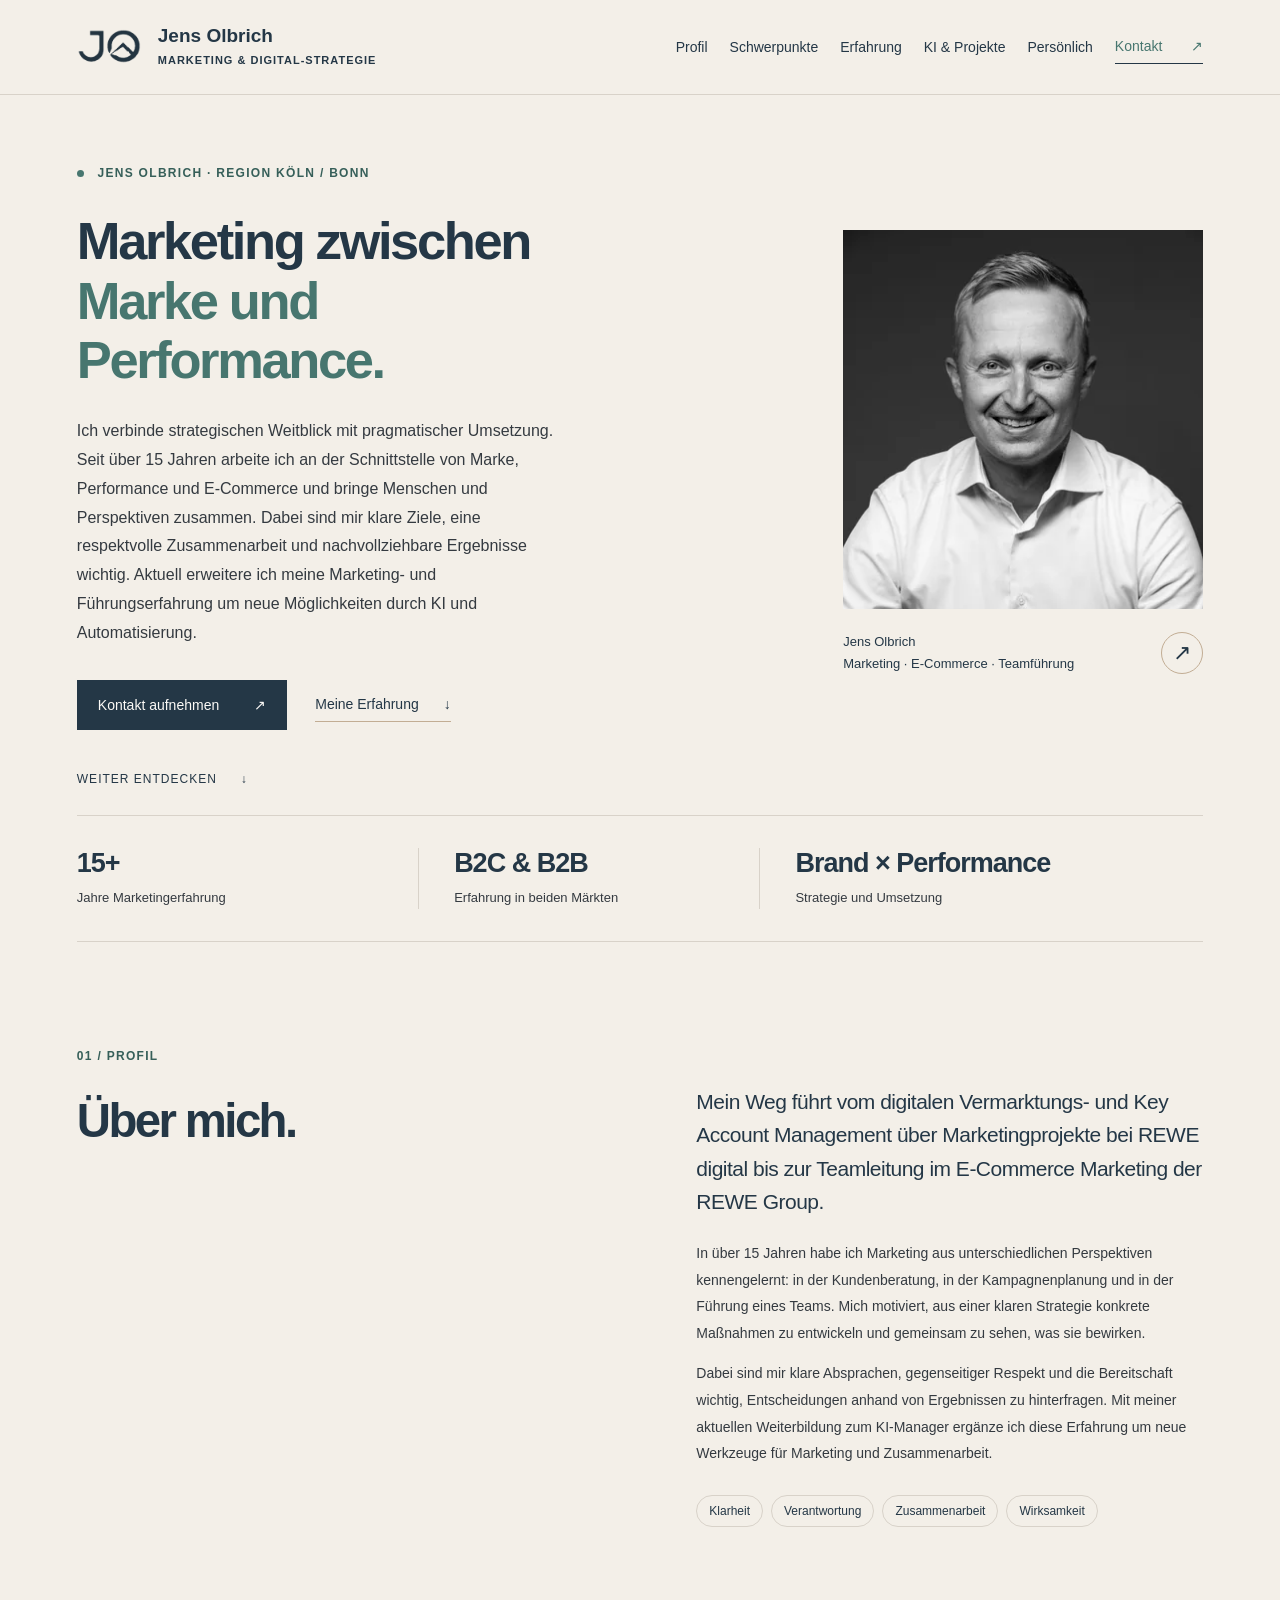
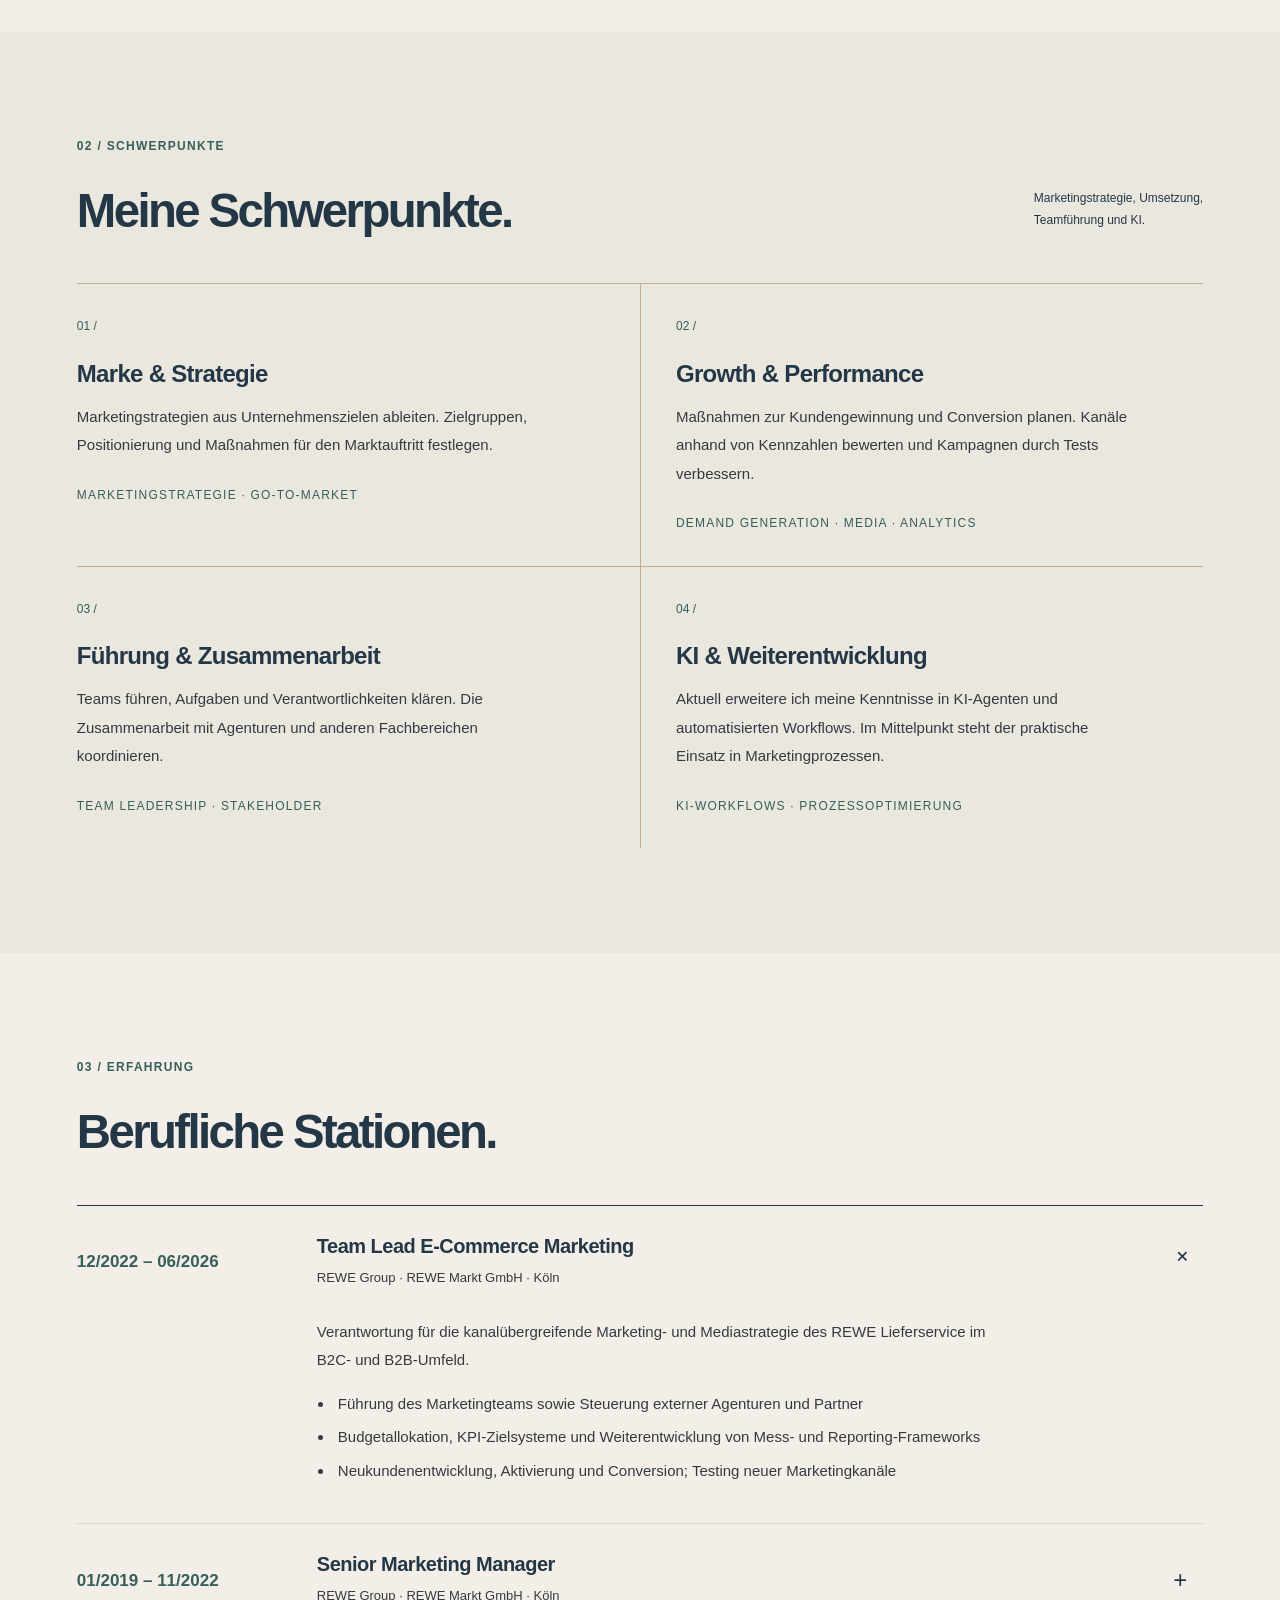
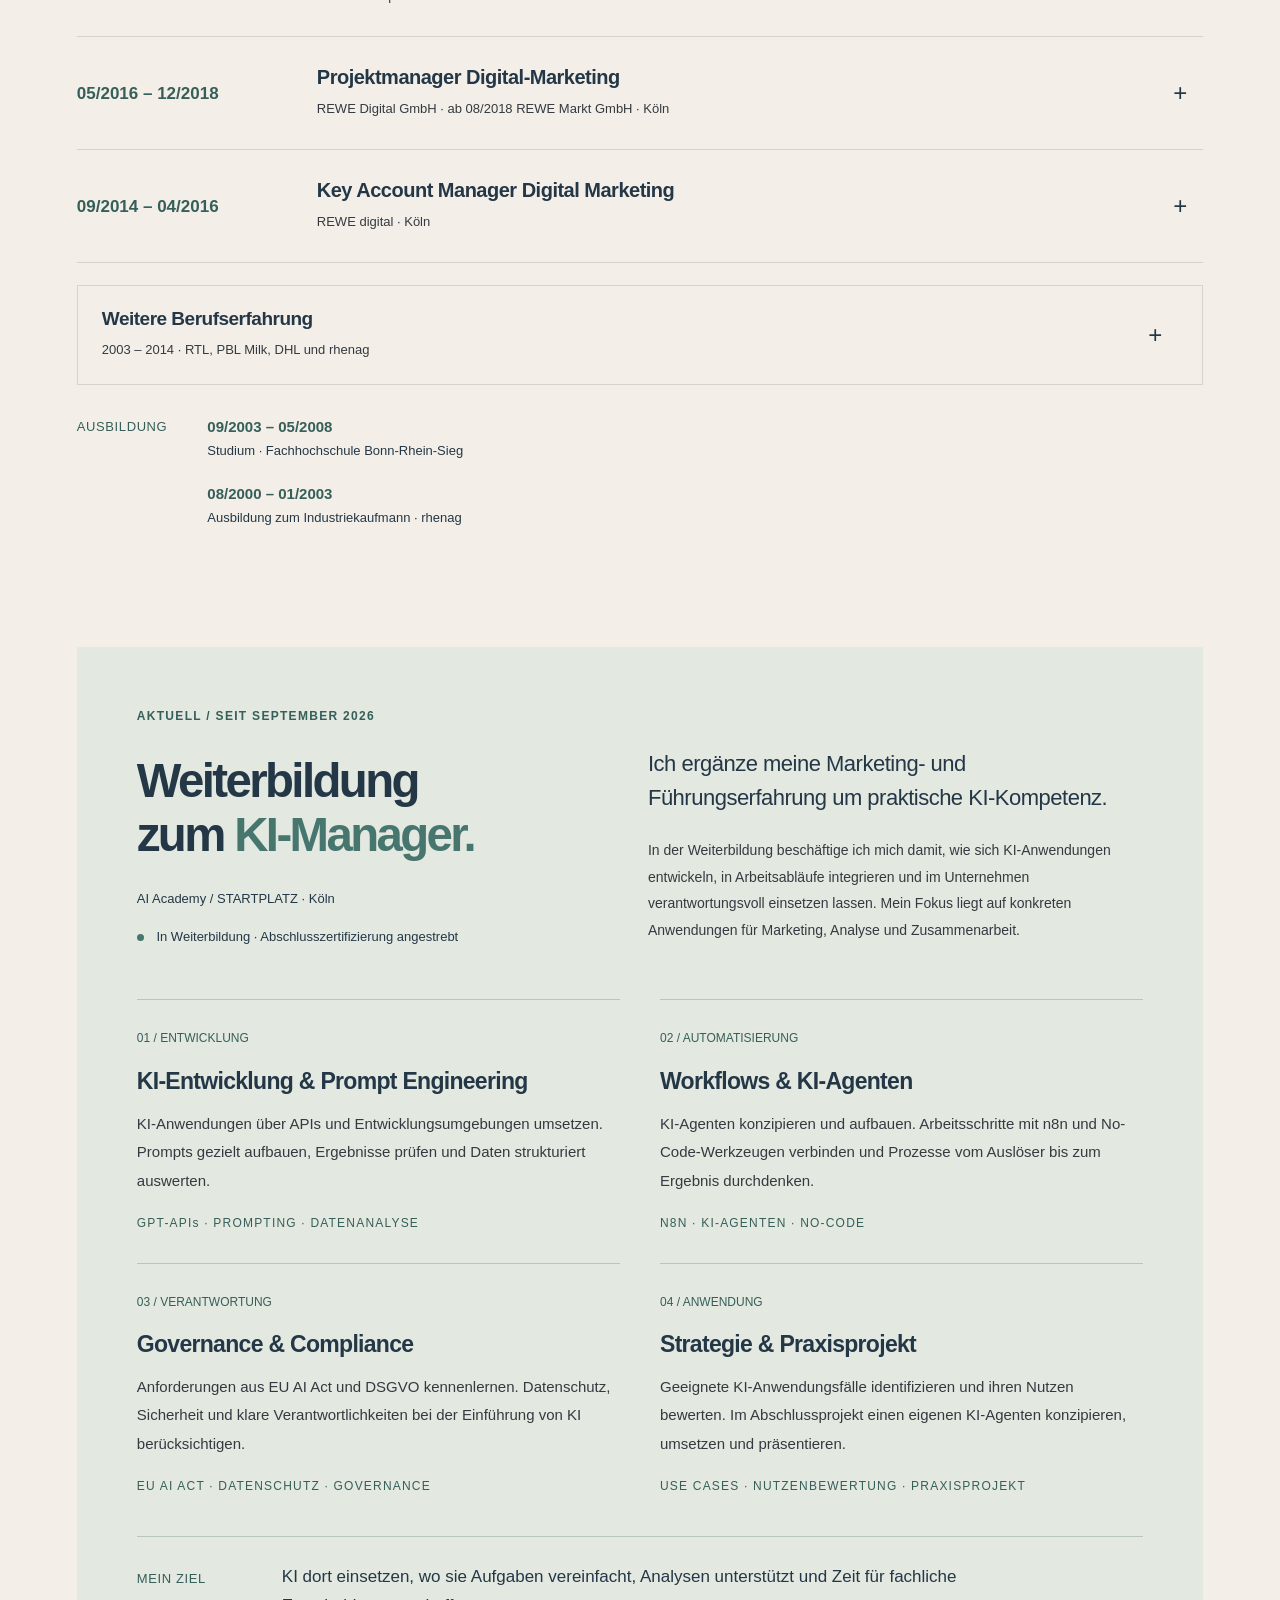
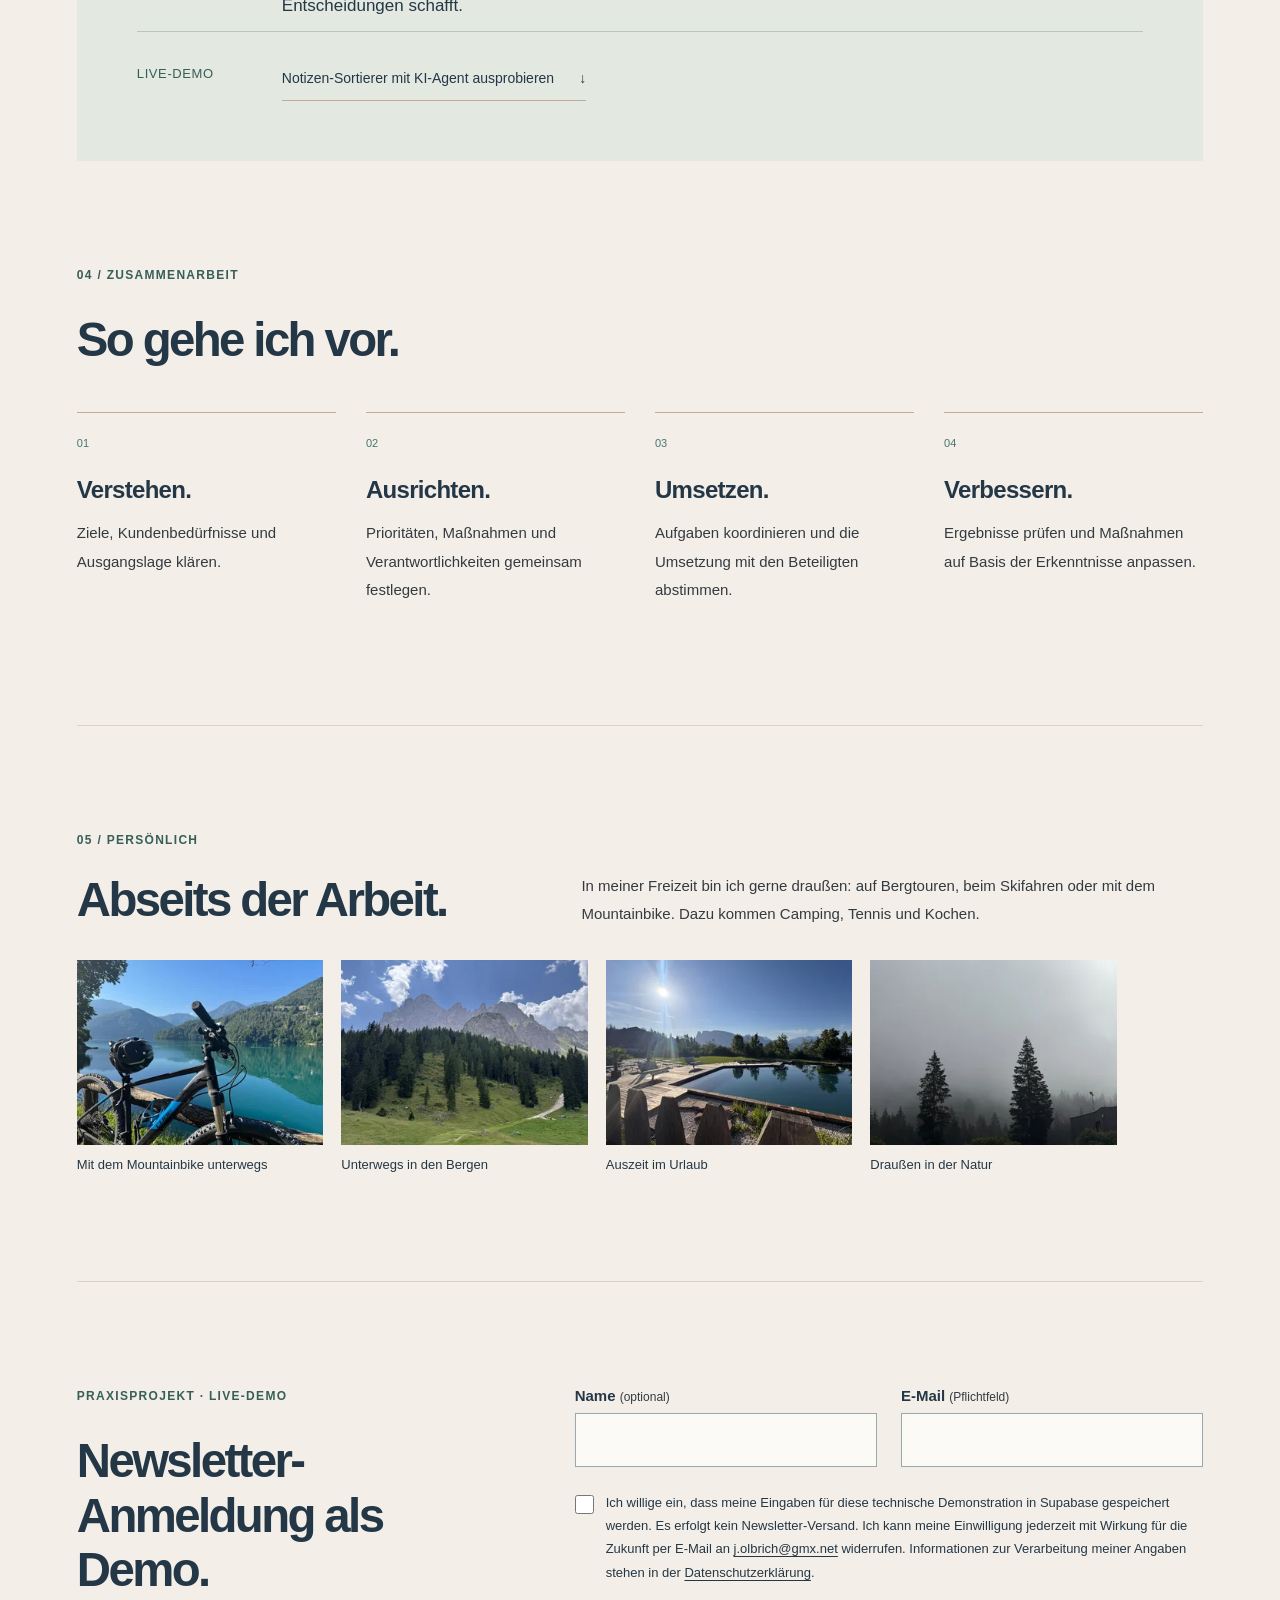
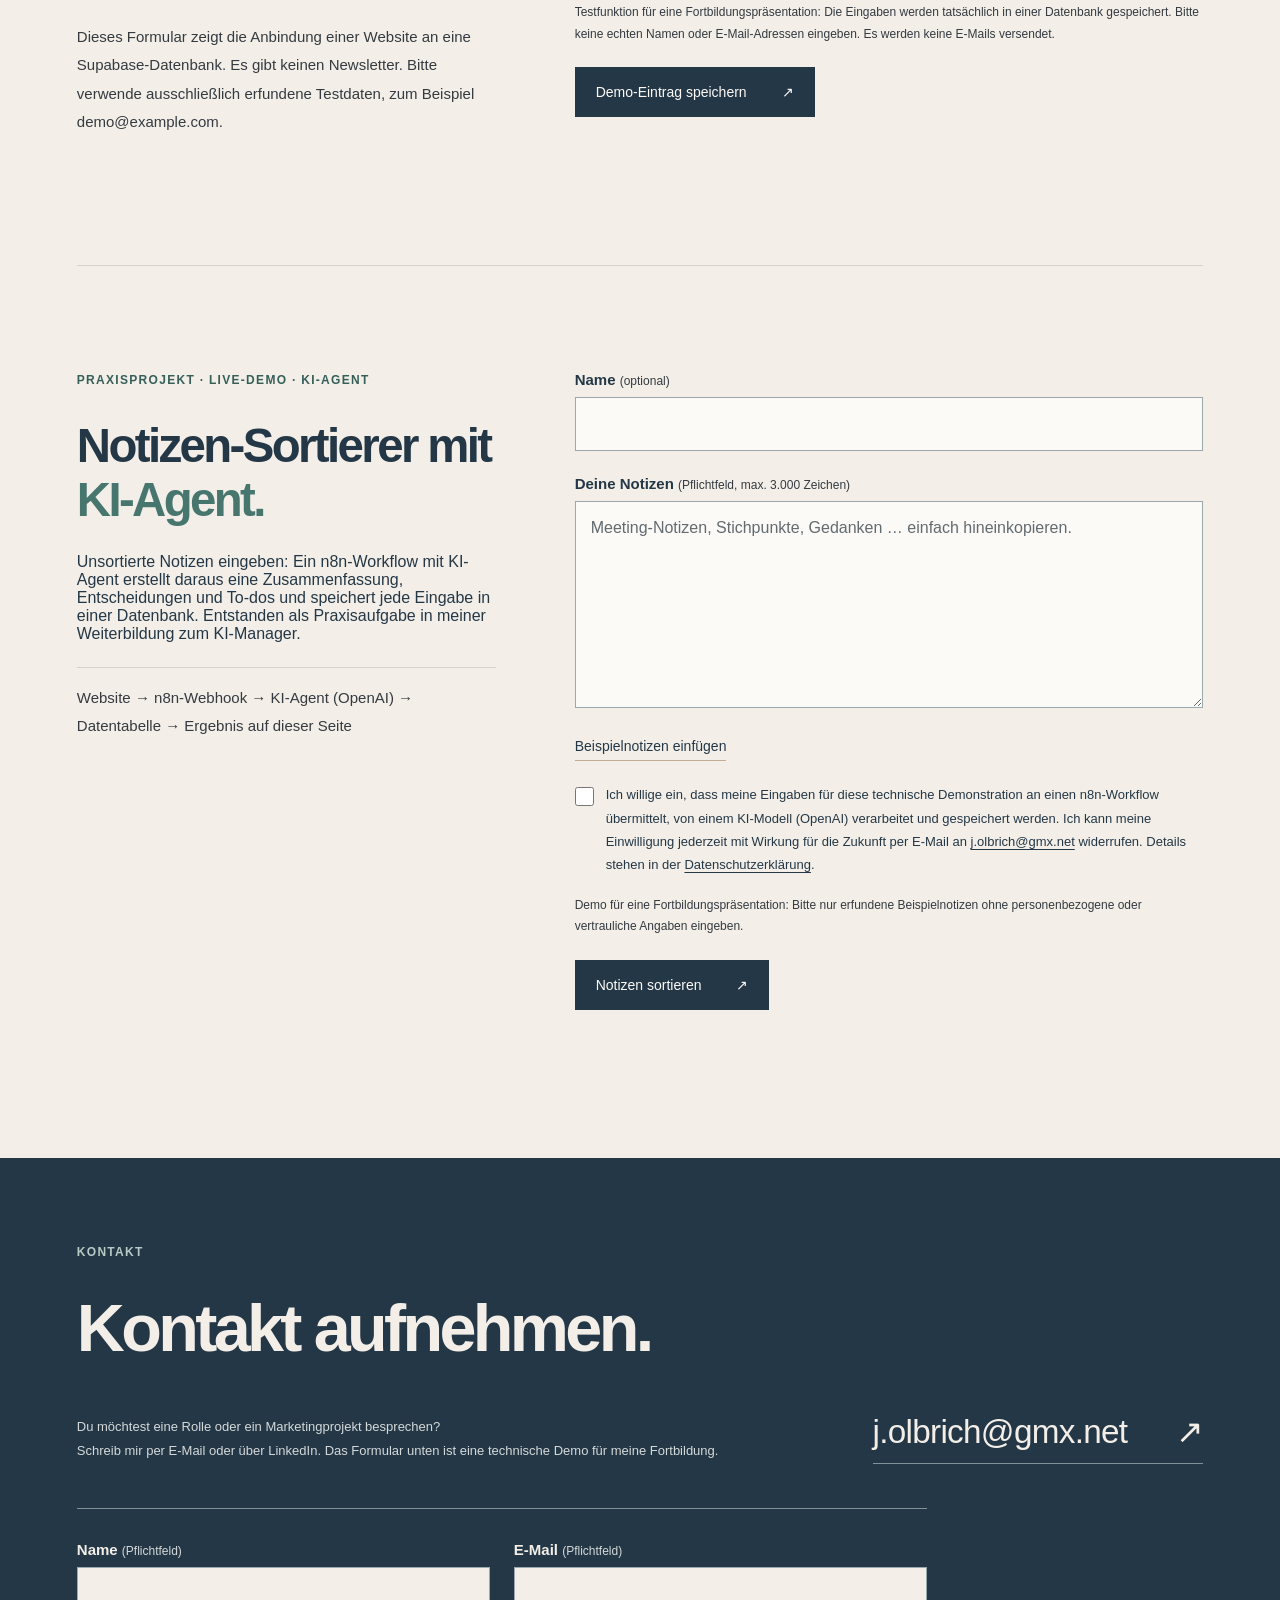
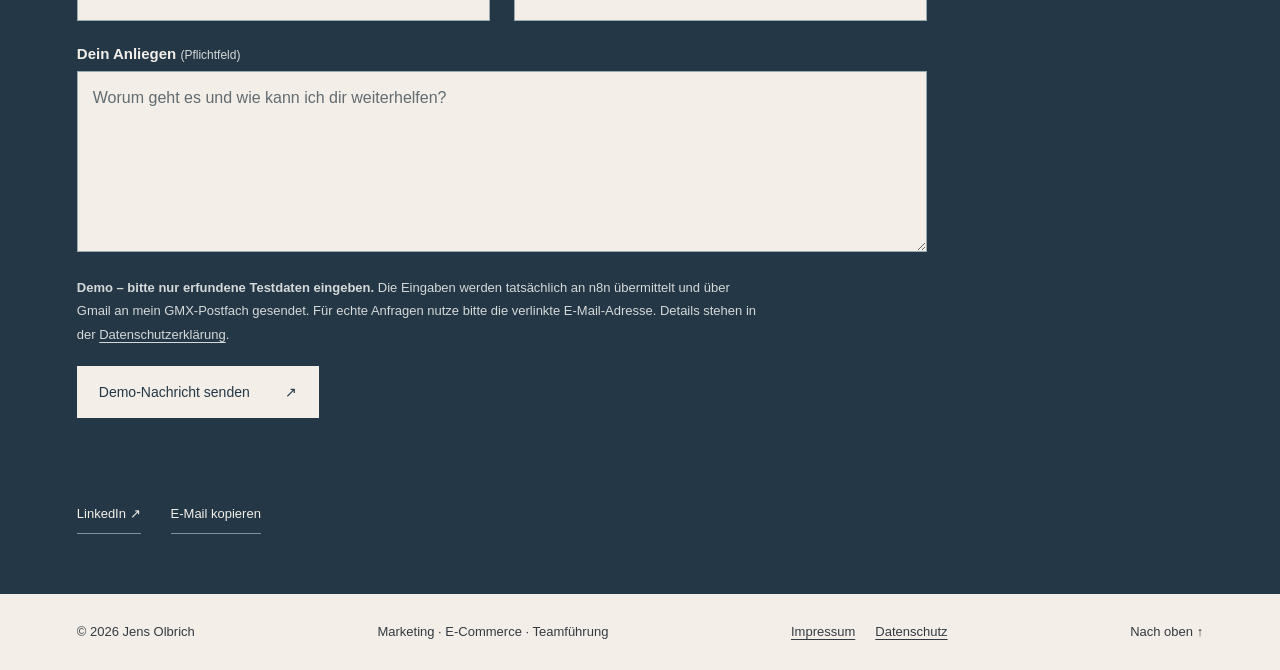
==== index.html @ 5f79bd8a "Update introductory portfolio text" ====
<!doctype html>
<html lang="de"><head><meta charset="utf-8"><meta name="viewport" content="width=device-width,initial-scale=1"><meta name="description" content="Jens Olbrich – Marketing an der Schnittstelle von Brand und Performance. Über 15 Jahre Erfahrung in Marketingstrategie, E-Commerce und Teamführung."><meta name="theme-color" content="#F3EFE8"><title>Jens Olbrich – Marketing, Marke & Performance</title><link rel="stylesheet" href="styles.css"><script src="contact-config.js" defer></script><script src="script.js" defer></script><script src="contact.js" defer></script><script src="newsletter-config.js" defer></script><script src="newsletter.js" defer></script><script src="notizen.js" defer></script></head>
<body><a class="skip" href="#main">Zum Inhalt</a><header><a class="identity" href="#start" aria-label="Jens Olbrich – Startseite"><img src="assets/logo.png" alt="" width="64" height="35"><span>Jens Olbrich<small>MARKETING & DIGITAL-STRATEGIE</small></span></a><button class="menu" aria-expanded="false" aria-controls="navigation">Menü <span>☰</span></button><nav id="navigation" aria-label="Hauptnavigation"><a href="#profil">Profil</a><a href="#schwerpunkte">Schwerpunkte</a><a href="#erfahrung">Erfahrung</a><a href="#ki-weiterbildung">KI & Projekte</a><a href="#persoenlich">Persönlich</a><a class="nav-contact" href="#kontakt">Kontakt <span>↗</span></a></nav></header>
<main id="main"><section class="hero wrap" id="start"><div class="hero-copy"><p class="eyebrow"><span class="dot"></span> JENS OLBRICH · REGION KÖLN / BONN</p><h1>Marketing zwischen<br><em>Marke und Performance.</em></h1><p class="intro">Ich verbinde strategischen Weitblick mit pragmatischer Umsetzung. Seit über 15 Jahren arbeite ich an der Schnittstelle von Marke, Performance und E-Commerce und bringe Menschen und Perspektiven zusammen. Dabei sind mir klare Ziele, eine respektvolle Zusammenarbeit und nachvollziehbare Ergebnisse wichtig. Aktuell erweitere ich meine Marketing- und Führungserfahrung um neue Möglichkeiten durch KI und Automatisierung.</p><div class="actions"><a class="button" href="#kontakt">Kontakt aufnehmen <span>↗</span></a><a class="text-link" href="#erfahrung">Meine Erfahrung <span>↓</span></a></div></div><div class="hero-visual"><div class="portrait-frame"><img class="portrait" src="assets/jens-olbrich-2025-800.webp" srcset="assets/jens-olbrich-2025-400.webp 400w, assets/jens-olbrich-2025-800.webp 800w" sizes="(max-width: 640px) 80vw, (max-width: 900px) 300px, 360px" width="800" height="761" decoding="async" alt="Schwarz-Weiß-Porträt von Jens Olbrich im weißen Hemd" fetchpriority="high"></div><div class="photo-caption"><span>Jens Olbrich<br>Marketing · E-Commerce · Teamführung</span><span class="round-arrow" aria-hidden="true">↗</span></div></div><a class="scroll-note" href="#profil">WEITER ENTDECKEN <span>↓</span></a></section>
<div class="proof wrap" aria-label="Profil im Überblick"><div><strong>15+</strong><span>Jahre Marketingerfahrung</span></div><div><strong>B2C & B2B</strong><span>Erfahrung in beiden Märkten</span></div><div><strong>Brand × Performance</strong><span>Strategie und Umsetzung</span></div></div>
<section class="section wrap about" id="profil"><div><p class="eyebrow">01 / PROFIL</p><h2>Über mich.</h2></div><div class="about-text"><p class="large">Mein Weg führt vom digitalen Vermarktungs- und Key Account Management über Marketingprojekte bei REWE digital bis zur Teamleitung im E-Commerce Marketing der REWE Group.</p><p>In über 15 Jahren habe ich Marketing aus unterschiedlichen Perspektiven kennengelernt: in der Kundenberatung, in der Kampagnenplanung und in der Führung eines Teams. Mich motiviert, aus einer klaren Strategie konkrete Maßnahmen zu entwickeln und gemeinsam zu sehen, was sie bewirken.</p><p>Dabei sind mir klare Absprachen, gegenseitiger Respekt und die Bereitschaft wichtig, Entscheidungen anhand von Ergebnissen zu hinterfragen. Mit meiner aktuellen Weiterbildung zum KI-Manager ergänze ich diese Erfahrung um neue Werkzeuge für Marketing und Zusammenarbeit.</p><div class="values"><span>Klarheit</span><span>Verantwortung</span><span>Zusammenarbeit</span><span>Wirksamkeit</span></div></div></section>
<section class="expertise section" id="schwerpunkte"><div class="wrap"><div class="section-heading"><div><p class="eyebrow">02 / SCHWERPUNKTE</p><h2>Meine Schwerpunkte.</h2></div><p>Marketingstrategie, Umsetzung,<br>Teamführung und KI.</p></div><div class="expertise-grid"><article><span class="number">01 /</span><h3>Marke & Strategie</h3><p>Marketingstrategien aus Unternehmenszielen ableiten. Zielgruppen, Positionierung und Maßnahmen für den Marktauftritt festlegen.</p><span class="tags">MARKETINGSTRATEGIE · GO-TO-MARKET</span></article><article><span class="number">02 /</span><h3>Growth & Performance</h3><p>Maßnahmen zur Kundengewinnung und Conversion planen. Kanäle anhand von Kennzahlen bewerten und Kampagnen durch Tests verbessern.</p><span class="tags">DEMAND GENERATION · MEDIA · ANALYTICS</span></article><article><span class="number">03 /</span><h3>Führung & Zusammenarbeit</h3><p>Teams führen, Aufgaben und Verantwortlichkeiten klären. Die Zusammenarbeit mit Agenturen und anderen Fachbereichen koordinieren.</p><span class="tags">TEAM LEADERSHIP · STAKEHOLDER</span></article><article><span class="number">04 /</span><h3>KI & Weiterentwicklung</h3><p>Aktuell erweitere ich meine Kenntnisse in KI-Agenten und automatisierten Workflows. Im Mittelpunkt steht der praktische Einsatz in Marketingprozessen.</p><span class="tags">KI-WORKFLOWS · PROZESSOPTIMIERUNG</span></article></div></div></section>
<section class="section wrap" id="erfahrung"><div class="section-heading"><div><p class="eyebrow">03 / ERFAHRUNG</p><h2>Berufliche Stationen.</h2></div></div><div class="timeline"><details open><summary><span class="period">12/2022 – 06/2026</span><span><strong>Team Lead E-Commerce Marketing</strong><small>REWE Group · REWE Markt GmbH · Köln</small></span><span class="toggle">+</span></summary><div class="detail-body"><p>Verantwortung für die kanalübergreifende Marketing- und Mediastrategie des REWE Lieferservice im B2C- und B2B-Umfeld.</p><ul><li>Führung des Marketingteams sowie Steuerung externer Agenturen und Partner</li><li>Budgetallokation, KPI-Zielsysteme und Weiterentwicklung von Mess- und Reporting-Frameworks</li><li>Neukundenentwicklung, Aktivierung und Conversion; Testing neuer Marketingkanäle</li></ul></div></details><details><summary><span class="period">01/2019 – 11/2022</span><span><strong>Senior Marketing Manager</strong><small>REWE Group · REWE Markt GmbH · Köln</small></span><span class="toggle">+</span></summary><div class="detail-body"><p>Konzeption und Steuerung crossmedialer Kampagnen. Zusammenarbeit mit E-Commerce, Brand-, CRM- und Performance-Marketing sowie KPI-basierte Weiterentwicklung des Marketingmix.</p></div></details><details><summary><span class="period">05/2016 – 12/2018</span><span><strong>Projektmanager Digital-Marketing</strong><small>REWE Digital GmbH · ab 08/2018 REWE Markt GmbH · Köln</small></span><span class="toggle">+</span></summary><div class="detail-body"><p>Steuerung digitaler Marketing- und E-Commerce-Projekte für Eigenmarken, Retail-Kooperationen und übergreifende Kampagnen. Abstimmung zwischen Fachbereichen und externen Partnern.</p></div></details><details><summary><span class="period">09/2014 – 04/2016</span><span><strong>Key Account Manager Digital Marketing</strong><small>REWE digital · Köln</small></span><span class="toggle">+</span></summary><div class="detail-body"><p>Betreuung strategischer Digital-Marketing-Kampagnen. Beratung, Kampagnenplanung, Umsetzung und Reporting in Zusammenarbeit mit internen Teams und Dienstleistern.</p></div></details></div><details class="earlier-career"><summary><span><strong>Weitere Berufserfahrung</strong><small>2003 – 2014 · RTL, PBL Milk, DHL und rhenag</small></span><span class="toggle" aria-hidden="true">+</span></summary><div class="timeline earlier-timeline"><details><summary><span class="period">01/2014 – 07/2014</span><span><strong>Senior Key Account Manager</strong><small>Mediengruppe RTL Deutschland</small></span><span class="toggle">+</span></summary><div class="detail-body"><p>Kommunikation für Sales und Kooperationen sowie Steuerung von Sales- und Performance-Marketing-Kampagnen. Zusammenarbeit mit IP Deutschland.</p></div></details><details><summary><span class="period">08/2009 – 12/2013</span><span><strong>Key Account Manager</strong><small>Mediengruppe RTL Deutschland</small></span><span class="toggle">+</span></summary><div class="detail-body"><p>Betreuung von Key Accounts und Steuerung digitaler Vermarktungskampagnen.</p></div></details><details><summary><span class="period">08/2008 – 07/2009</span><span><strong>Beratung und Projektmanagement</strong><small>PBL Milk GmbH</small></span><span class="toggle">+</span></summary><div class="detail-body"><p>Entwicklung und Umsetzung von Kommunikations- und Produktkampagnen für B2B-Kunden. Organisation und Durchführung von Kundenevents.</p></div></details><details><summary><span class="period">04/2007 – 06/2008</span><span><strong>Marketing / Vertrieb · Projekt Packstation</strong><small>DHL</small></span><span class="toggle">+</span></summary><div class="detail-body"><p>Praktikum und Abschlussarbeit im Projekt Packstation. Mitarbeit am deutschlandweiten Roll-out und im Kooperationsmarketing.</p></div></details><details><summary><span class="period">01/2003 – 08/2003</span><span><strong>Mitarbeiter Marketing</strong><small>rhenag · Rheinische Energie AG</small></span><span class="toggle">+</span></summary><div class="detail-body"><p>Erstellung von Marketing- und Kommunikationsmaßnahmen sowie Mitarbeit bei internen und öffentlichen Veranstaltungen.</p></div></details></div></details><div class="education"><span>AUSBILDUNG</span><div><p><strong>09/2003 – 05/2008</strong><br>Studium · Fachhochschule Bonn-Rhein-Sieg</p><p><strong>08/2000 – 01/2003</strong><br>Ausbildung zum Industriekaufmann · rhenag</p></div></div></section>
<section class="section wrap ai-expanded" id="ki-weiterbildung" aria-labelledby="ai-heading"><div class="ai-heading"><div><p class="eyebrow">AKTUELL / SEIT SEPTEMBER 2026</p><h2 id="ai-heading">Weiterbildung<br>zum <em>KI-Manager.</em></h2><p class="ai-provider">AI Academy / STARTPLATZ · Köln</p><span class="status"><span class="dot"></span> In Weiterbildung · Abschlusszertifizierung angestrebt</span></div><div class="ai-context"><p class="large">Ich ergänze meine Marketing- und Führungserfahrung um praktische KI-Kompetenz.</p><p>In der Weiterbildung beschäftige ich mich damit, wie sich KI-Anwendungen entwickeln, in Arbeitsabläufe integrieren und im Unternehmen verantwortungsvoll einsetzen lassen. Mein Fokus liegt auf konkreten Anwendungen für Marketing, Analyse und Zusammenarbeit.</p></div></div><div class="ai-topics"><article><span class="number">01 / ENTWICKLUNG</span><h3>KI-Entwicklung & Prompt Engineering</h3><p>KI-Anwendungen über APIs und Entwicklungsumgebungen umsetzen. Prompts gezielt aufbauen, Ergebnisse prüfen und Daten strukturiert auswerten.</p><span class="tags">GPT-APIs · PROMPTING · DATENANALYSE</span></article><article><span class="number">02 / AUTOMATISIERUNG</span><h3>Workflows & KI-Agenten</h3><p>KI-Agenten konzipieren und aufbauen. Arbeitsschritte mit n8n und No-Code-Werkzeugen verbinden und Prozesse vom Auslöser bis zum Ergebnis durchdenken.</p><span class="tags">N8N · KI-AGENTEN · NO-CODE</span></article><article><span class="number">03 / VERANTWORTUNG</span><h3>Governance & Compliance</h3><p>Anforderungen aus EU AI Act und DSGVO kennenlernen. Datenschutz, Sicherheit und klare Verantwortlichkeiten bei der Einführung von KI berücksichtigen.</p><span class="tags">EU AI ACT · DATENSCHUTZ · GOVERNANCE</span></article><article><span class="number">04 / ANWENDUNG</span><h3>Strategie & Praxisprojekt</h3><p>Geeignete KI-Anwendungsfälle identifizieren und ihren Nutzen bewerten. Im Abschlussprojekt einen eigenen KI-Agenten konzipieren, umsetzen und präsentieren.</p><span class="tags">USE CASES · NUTZENBEWERTUNG · PRAXISPROJEKT</span></article></div><div class="ai-transfer"><span>MEIN ZIEL</span><p>KI dort einsetzen, wo sie Aufgaben vereinfacht, Analysen unterstützt und Zeit für fachliche Entscheidungen schafft.</p></div><div class="ai-transfer"><span>LIVE-DEMO</span><p><a class="text-link" href="#notizen-sortierer">Notizen-Sortierer mit KI-Agent ausprobieren <span>↓</span></a></p></div></section>
<section class="section wrap approach"><p class="eyebrow">04 / ZUSAMMENARBEIT</p><h2>So gehe ich vor.</h2><div class="steps"><article><span>01</span><h3>Verstehen.</h3><p>Ziele, Kundenbedürfnisse und Ausgangslage klären.</p></article><article><span>02</span><h3>Ausrichten.</h3><p>Prioritäten, Maßnahmen und Verantwortlichkeiten gemeinsam festlegen.</p></article><article><span>03</span><h3>Umsetzen.</h3><p>Aufgaben koordinieren und die Umsetzung mit den Beteiligten abstimmen.</p></article><article><span>04</span><h3>Verbessern.</h3><p>Ergebnisse prüfen und Maßnahmen auf Basis der Erkenntnisse anpassen.</p></article></div></section>
<section class="section wrap personal" id="persoenlich" aria-labelledby="personal-heading"><div class="personal-intro"><div><p class="eyebrow">05 / PERSÖNLICH</p><h2 id="personal-heading">Abseits der Arbeit.</h2></div><p>In meiner Freizeit bin ich gerne draußen: auf Bergtouren, beim Skifahren oder mit dem Mountainbike. Dazu kommen Camping, Tennis und Kochen.</p></div><div class="personal-gallery"><figure><img src="assets/privat-mountainbike-640.webp" srcset="assets/privat-mountainbike-320.webp 320w, assets/privat-mountainbike-640.webp 640w" sizes="(max-width: 640px) 42vw, (max-width: 900px) 310px, 247px" width="640" height="480" decoding="async" alt="Mountainbike mit Helm am Ufer eines Bergsees" loading="lazy"><figcaption>Mit dem Mountainbike unterwegs</figcaption></figure><figure><img src="assets/privat-bergtouren-640.webp" srcset="assets/privat-bergtouren-320.webp 320w, assets/privat-bergtouren-640.webp 640w" sizes="(max-width: 640px) 42vw, (max-width: 900px) 310px, 247px" width="640" height="480" decoding="async" alt="Bergmassiv mit Wald und einem Wanderweg" loading="lazy"><figcaption>Unterwegs in den Bergen</figcaption></figure><figure><img src="assets/privat-auszeit-640.webp" srcset="assets/privat-auszeit-320.webp 320w, assets/privat-auszeit-640.webp 640w" sizes="(max-width: 640px) 42vw, (max-width: 900px) 310px, 247px" width="640" height="480" decoding="async" alt="Naturpool mit Holzterrasse und Blick auf die Berge" loading="lazy"><figcaption>Auszeit im Urlaub</figcaption></figure><figure><img src="assets/privat-natur-640.webp" srcset="assets/privat-natur-320.webp 320w, assets/privat-natur-640.webp 640w" sizes="(max-width: 640px) 42vw, (max-width: 900px) 310px, 247px" width="640" height="480" decoding="async" alt="Nadelbäume und eine Holzhütte im Nebel" loading="lazy"><figcaption>Draußen in der Natur</figcaption></figure></div></section>
<section class="section wrap newsletter" id="newsletter" aria-labelledby="newsletter-heading"><div class="newsletter-intro"><p class="eyebrow">PRAXISPROJEKT · LIVE-DEMO</p><h2 id="newsletter-heading">Newsletter-Anmeldung als Demo.</h2><p>Dieses Formular zeigt die Anbindung einer Website an eine Supabase-Datenbank. Es gibt keinen Newsletter. Bitte verwende ausschließlich erfundene Testdaten, zum Beispiel demo@example.com.</p></div><form id="newsletter-form" aria-describedby="newsletter-help"><div class="form-row"><div class="form-field"><label for="newsletter-name">Name <span>(optional)</span></label><input id="newsletter-name" name="name" type="text" maxlength="120" autocomplete="name"></div><div class="form-field"><label for="newsletter-email">E-Mail <span>(Pflichtfeld)</span></label><input id="newsletter-email" name="email" type="email" maxlength="254" autocomplete="email" required></div></div><label class="newsletter-consent"><input type="checkbox" name="consent" required><span>Ich willige ein, dass meine Eingaben für diese technische Demonstration in Supabase gespeichert werden. Es erfolgt kein Newsletter-Versand. Ich kann meine Einwilligung jederzeit mit Wirkung für die Zukunft per E-Mail an <a href="mailto:j.olbrich@gmx.net">j.olbrich@gmx.net</a> widerrufen. Informationen zur Verarbeitung meiner Angaben stehen in der <a href="datenschutz.html#newsletter-datenschutz">Datenschutzerklärung</a>.</span></label><p class="newsletter-help" id="newsletter-help">Testfunktion für eine Fortbildungspräsentation: Die Eingaben werden tatsächlich in einer Datenbank gespeichert. Bitte keine echten Namen oder E-Mail-Adressen eingeben. Es werden keine E-Mails versendet.</p><button class="button" type="submit">Demo-Eintrag speichern <span aria-hidden="true">↗</span></button><p id="newsletter-status" class="newsletter-status" role="status" aria-live="polite" aria-atomic="true"></p><noscript><p>Für die Anmeldung wird JavaScript benötigt.</p></noscript></form></section><section class="section wrap newsletter notes-demo" id="notizen-sortierer" aria-labelledby="notes-heading"><div class="newsletter-intro"><p class="eyebrow">PRAXISPROJEKT · LIVE-DEMO · KI-AGENT</p><h2 id="notes-heading">Notizen-Sortierer mit <em>KI-Agent.</em></h2><p>Unsortierte Notizen eingeben: Ein n8n-Workflow mit KI-Agent erstellt daraus eine Zusammenfassung, Entscheidungen und To-dos und speichert jede Eingabe in einer Datenbank. Entstanden als Praxisaufgabe in meiner Weiterbildung zum KI-Manager.</p><p class="notes-flow">Website → n8n-Webhook → KI-Agent (OpenAI) → Datentabelle → Ergebnis auf dieser Seite</p></div><form id="notes-form" aria-describedby="notes-help"><div class="form-field"><label for="notes-name">Name <span>(optional)</span></label><input id="notes-name" name="name" type="text" maxlength="120" autocomplete="off"></div><div class="form-field"><label for="notes-text">Deine Notizen <span>(Pflichtfeld, max. 3.000 Zeichen)</span></label><textarea id="notes-text" name="notes" rows="7" maxlength="3000" required placeholder="Meeting-Notizen, Stichpunkte, Gedanken … einfach hineinkopieren."></textarea></div><button class="notes-example" id="notes-example" type="button">Beispielnotizen einfügen</button><label class="newsletter-consent"><input type="checkbox" name="consent" required><span>Ich willige ein, dass meine Eingaben für diese technische Demonstration an einen n8n-Workflow übermittelt, von einem KI-Modell (OpenAI) verarbeitet und gespeichert werden. Ich kann meine Einwilligung jederzeit mit Wirkung für die Zukunft per E-Mail an <a href="mailto:j.olbrich@gmx.net">j.olbrich@gmx.net</a> widerrufen. Details stehen in der <a href="datenschutz.html#notizen-datenschutz">Datenschutzerklärung</a>.</span></label><p class="newsletter-help" id="notes-help">Demo für eine Fortbildungspräsentation: Bitte nur erfundene Beispielnotizen ohne personenbezogene oder vertrauliche Angaben eingeben.</p><button class="button" type="submit">Notizen sortieren <span aria-hidden="true">↗</span></button><p id="notes-status" class="newsletter-status" role="status" aria-live="polite" aria-atomic="true"></p><div id="notes-result" class="notes-result" hidden></div><noscript><p>Für die Demo wird JavaScript benötigt.</p></noscript></form></section><section class="contact" id="kontakt"><div class="wrap"><p class="eyebrow">KONTAKT</p><h2>Kontakt aufnehmen.</h2><div class="contact-bottom"><p>Du möchtest eine Rolle oder ein Marketingprojekt besprechen?<br>Schreib mir per E-Mail oder über LinkedIn. Das Formular unten ist eine technische Demo für meine Fortbildung.</p><a class="contact-mail" href="mailto:j.olbrich@gmx.net">j.olbrich@gmx.net <span>↗</span></a></div><form id="contact-form" class="contact-form" aria-label="Kontaktformular als Demo" aria-describedby="contact-help" method="post"><div class="form-row"><div class="form-field"><label for="contact-name">Name <span>(Pflichtfeld)</span></label><input id="contact-name" name="name" type="text" autocomplete="name" required maxlength="120"></div><div class="form-field"><label for="contact-email">E-Mail <span>(Pflichtfeld)</span></label><input id="contact-email" name="email" type="email" autocomplete="email" required maxlength="254"></div></div><div class="form-field"><label for="contact-message">Dein Anliegen <span>(Pflichtfeld)</span></label><textarea id="contact-message" name="anliegen" rows="6" required maxlength="5000" placeholder="Worum geht es und wie kann ich dir weiterhelfen?"></textarea></div><p id="contact-help" class="form-help"><strong>Demo – bitte nur erfundene Testdaten eingeben.</strong> Die Eingaben werden tatsächlich an n8n übermittelt und über Gmail an mein GMX-Postfach gesendet. Für echte Anfragen nutze bitte die verlinkte E-Mail-Adresse. Details stehen in der <a href="datenschutz.html">Datenschutzerklärung</a>.</p><button class="button form-submit" type="submit">Demo-Nachricht senden <span aria-hidden="true">↗</span></button><p id="contact-status" class="form-status" role="status" aria-live="polite" aria-atomic="true"></p><noscript><p>Zum Senden über das Formular wird JavaScript benötigt. Alternativ kannst du mir an <a href="mailto:j.olbrich@gmx.net">j.olbrich@gmx.net</a> schreiben.</p></noscript></form><div class="contact-links"><a href="https://www.linkedin.com/in/jens-olbrich/" target="_blank" rel="noopener noreferrer">LinkedIn ↗</a><button id="copy-email" type="button">E-Mail kopieren</button><span id="copy-status" role="status"></span></div></div></section></main><footer class="wrap"><span>© <span id="year">2026</span> Jens Olbrich</span><span>Marketing · E-Commerce · Teamführung</span><nav class="legal-links" aria-label="Rechtliche Informationen"><a href="impressum.html">Impressum</a><a href="datenschutz.html">Datenschutz</a></nav><a href="#start">Nach oben ↑</a></footer></body></html>
---- styles.css ----
:root{--ivory:#f3efe8;--navy:#243746;--teal:#47766f;--sand:#c2ad94;--ink:#343a40;--line:#d8d2c9;--white:#fcfaf7}*{box-sizing:border-box}html{scroll-behavior:smooth;scroll-padding-top:105px}body{margin:0;background:var(--ivory);color:var(--navy);font-family:Inter,"Segoe UI",Arial,sans-serif;-webkit-font-smoothing:antialiased}a{color:inherit;text-decoration:none}button{font:inherit;cursor:pointer}a,button,summary{-webkit-tap-highlight-color:transparent}a:focus-visible,button:focus-visible,summary:focus-visible{outline:3px solid var(--teal);outline-offset:6px}.wrap{width:min(1280px,88%);margin-inline:auto}header{width:100%;padding:25px 6%;display:flex;align-items:center;justify-content:space-between;border-bottom:1px solid var(--line);background:var(--ivory);position:sticky;top:0;z-index:10}.identity{display:flex;align-items:center;gap:17px;font-size:19px;font-weight:650}.identity img{object-fit:contain;mix-blend-mode:multiply}.identity small{display:block;font-size:8px;letter-spacing:1.65px;margin-top:5px;font-weight:600}nav{display:flex;align-items:center;gap:34px;font-size:13px}nav a{padding:9px 0}nav a:hover,nav a.active{color:var(--teal)}.nav-contact{border-bottom:1px solid var(--navy)}.nav-contact span{margin-left:25px}.menu{display:none}.hero{position:relative;display:grid;grid-template-columns:1.15fr 1fr;gap:7%;padding-top:69px;padding-bottom:85px;align-items:center}.eyebrow{font-size:10px;line-height:1.6;letter-spacing:2px;font-weight:650;margin:0 0 28px}.dot{display:inline-block;width:7px;height:7px;border-radius:50%;background:var(--teal);margin-right:9px;vertical-align:middle}h1,h2,h3,p{margin-top:0}h1,h2,h3{letter-spacing:-.055em;font-weight:550}h1{font-size:clamp(50px,5.2vw,78px);line-height:1.055;margin-bottom:27px}em{font-style:normal;color:var(--teal)}.intro{max-width:440px;font-size:16px;line-height:1.8;color:var(--ink)}.actions{display:flex;gap:28px;align-items:center;margin-top:32px}.button{display:inline-flex;align-items:center;gap:35px;background:var(--navy);color:var(--white);padding:17px 21px;font-size:12px}.button:hover{background:var(--teal)}.text-link{font-size:12px;border-bottom:1px solid var(--sand);padding:9px 0;display:inline-flex;gap:25px}.hero-visual{align-self:center;padding-top:12px}.portrait-frame{position:relative;background:var(--navy);aspect-ratio: .89;overflow:hidden;border-radius:180px 180px 3px 3px}.portrait{width:100%;height:100%;object-fit:cover;object-position:center}.photo-label{position:absolute;left:24px;bottom:23px;font-size:8px;letter-spacing:1.5px;color:white;background:#243746d9;padding:10px 12px}.photo-caption{display:flex;justify-content:space-between;align-items:center;padding-top:22px;font-size:12px;line-height:1.7}.round-arrow{border:1px solid var(--sand);border-radius:50%;width:42px;height:42px;display:grid;place-items:center;font-size:22px}.scroll-note{position:absolute;bottom:25px;font-size:8px;letter-spacing:1.8px;display:flex;gap:24px}.proof{border-top:1px solid var(--line);border-bottom:1px solid var(--line);padding:32px 0;display:grid;grid-template-columns:1fr 1fr 1.3fr}.proof>div{padding-left:35px;border-left:1px solid var(--line)}.proof>div:first-child{padding-left:0;border:0}.proof strong{display:block;font-size:27px;letter-spacing:-1px;font-weight:550}.proof span{font-size:11px;color:var(--ink);display:block;margin-top:8px}.section{padding-block:105px}h2{font-size:clamp(35px,3.7vw,54px);line-height:1.15;margin-bottom:25px}.about{display:grid;grid-template-columns:1fr 1fr;gap:10%}.about-text{padding-top:38px}.about-text p{font-size:14px;line-height:1.9;color:var(--ink)}.about-text .large{font-size:21px;line-height:1.6;color:var(--navy);letter-spacing:-.5px}.values{display:flex;gap:8px;flex-wrap:wrap;margin-top:28px}.values span{border:1px solid var(--line);padding:8px 12px;font-size:10px;border-radius:20px}.expertise{background:#eae7df}.section-heading{display:flex;justify-content:space-between;align-items:end;gap:35px;margin-bottom:45px}.section-heading h2{margin:0}.section-heading>p{font-size:12px;line-height:1.8;margin-bottom:7px}.expertise-grid{display:grid;grid-template-columns:1fr 1fr}.expertise-grid article{padding:32px 35px 32px 0;border-top:1px solid var(--sand)}.expertise-grid article:nth-child(even){padding-left:35px;border-left:1px solid var(--sand)}.number{font-size:11px;color:var(--teal)}h3{font-size:24px;letter-spacing:-.7px;margin:23px 0 15px}.expertise-grid p{font-size:13px;line-height:1.9;max-width:460px;color:var(--ink)}.tags{font-size:8px;letter-spacing:1.2px;color:var(--teal);display:block;margin-top:25px}.timeline{border-top:1px solid var(--navy)}details{border-bottom:1px solid var(--line)}summary{list-style:none;display:grid;grid-template-columns:170px 1fr 30px;gap:20px;align-items:center;padding:29px 0;cursor:pointer}summary::-webkit-details-marker{display:none}.period{font-size:11px;color:var(--teal)}summary strong{display:block;font-size:20px;font-weight:550;letter-spacing:-.5px}summary small{display:block;font-size:11px;margin-top:9px;color:var(--ink)}.toggle{font-size:24px;font-weight:300}details[open]>summary .toggle{transform:rotate(45deg)}.detail-body{margin-left:190px;max-width:730px;padding:0 40px 23px 0;font-size:13px;line-height:1.9;color:var(--ink)}.detail-body li{padding-left:4px;margin-bottom:5px}.detail-body ul{padding-left:17px}.education{display:flex;gap:40px;margin-top:28px;font-size:11px;line-height:1.8}.education>span{font-size:8px;letter-spacing:1.7px;padding-top:3px;color:var(--teal)}.ai-section{background:#e3e8e1;padding:55px 65px;display:grid;grid-template-columns:1fr 2fr;gap:70px}.ai-marker{font-size:180px;font-weight:200;align-self:center;color:var(--teal);line-height:1;text-align:center}.ai-section p:not(.eyebrow){font-size:14px;line-height:1.9;max-width:650px;color:var(--ink)}.status{display:block;font-size:10px;margin-top:22px;line-height:1.8}.steps{display:grid;grid-template-columns:repeat(4,1fr);gap:30px;margin-top:45px}.steps article{border-top:1px solid var(--sand);padding-top:20px}.steps article>span{font-size:11px;color:var(--teal)}.steps h3{margin-top:25px}.steps p{font-size:12px;line-height:1.9;color:var(--ink)}.contact{background:var(--navy);color:var(--ivory);padding:85px 0 60px}.contact .eyebrow{color:#b7cbc5}.contact h2{font-size:clamp(42px,5.2vw,75px)}.contact em{color:#a5c5bb}.contact-bottom{display:flex;align-items:end;justify-content:space-between;gap:30px;margin-top:45px}.contact-bottom p{font-size:13px;line-height:1.9;margin:0;color:#d4d9d9}.contact-mail{font-size:clamp(18px,2.6vw,35px);border-bottom:1px solid #809199;padding-bottom:12px;letter-spacing:-.7px}.contact-mail span{margin-left:40px}.contact-links{display:flex;gap:30px;align-items:center;font-size:11px;margin-top:35px}.contact-links a,.contact-links button{border:0;border-bottom:1px solid #809199;padding:7px 0;background:none;color:var(--ivory)}#copy-status{font-size:10px}footer{display:flex;justify-content:space-between;gap:20px;padding-block:27px;font-size:9px;color:var(--ink)}.skip{position:fixed;top:-100px;background:var(--navy);color:white;padding:15px;z-index:30}.skip:focus{top:0}@media(min-width:1550px){.hero{padding-block:85px 100px}.portrait-frame{max-height:650px}.hero-visual{max-width:530px}}@media(max-width:900px){nav{gap:20px}.hero{gap:5%;padding-top:45px}h1{font-size:clamp(42px,6vw,60px)}.eyebrow{font-size:8px}.intro{font-size:14px}.actions{gap:16px;flex-wrap:wrap}.proof strong{font-size:23px}.proof>div{padding-left:20px}.section{padding-block:75px}.ai-section{gap:25px;padding:40px}.contact-bottom{align-items:start;flex-direction:column}.steps{grid-template-columns:1fr 1fr}.identity small{font-size:7px}.identity{gap:10px}}@media(max-width:640px){header{padding:17px 6%}.identity{font-size:17px}.identity img{width:49px;height:29px}.identity small{font-size:6px;letter-spacing:1.2px}.menu{display:flex;gap:15px;border:0;background:none;padding:10px 0;font-size:12px;color:var(--navy)}nav{display:none;position:absolute;top:76px;left:0;right:0;background:var(--ivory);padding:20px 6% 25px;border-bottom:1px solid var(--sand);flex-direction:column;align-items:stretch;gap:8px}nav.open{display:flex}.hero{grid-template-columns:1fr;padding-top:40px;padding-bottom:65px;gap:35px}h1{font-size:53px;letter-spacing:-3px}.eyebrow{font-size:8px;letter-spacing:1.5px;margin-bottom:23px}.hero .intro{font-size:15px;max-width:360px}.hero-visual{width:100%;padding:0}.portrait-frame{aspect-ratio:1.04;border-radius:150px 150px 2px 2px}.portrait{object-position:center 40%}.photo-caption{font-size:11px;padding-top:15px}.scroll-note{bottom:21px}.proof{grid-template-columns:1fr;padding:0}.proof>div,.proof>div:first-child{border:0;border-bottom:1px solid var(--line);padding:20px 0;display:flex;justify-content:space-between;align-items:center;gap:10px}.proof>div:last-child{border:0}.proof strong{font-size:22px}.proof span{margin:0;font-size:10px;text-align:right}.about{grid-template-columns:1fr;gap:0}.about-text{padding-top:5px}.about-text .large{font-size:19px}.section{padding-block:60px}h2{font-size:37px}.section-heading{display:block;margin-bottom:30px}.section-heading>p,.section-heading>.text-link{margin-top:20px}.expertise-grid{grid-template-columns:1fr}.expertise-grid article,.expertise-grid article:nth-child(even){padding:25px 0;border-left:0}.expertise-grid p{font-size:14px}summary{grid-template-columns:1fr 24px;gap:10px;padding:23px 0}.period{grid-column:1/-1;font-size:10px}summary strong{font-size:18px;line-height:1.4}.detail-body{margin-left:0;padding-right:10px}.education{gap:15px;flex-direction:column}.education p{margin:0}.ai-section{grid-template-columns:1fr;padding:30px 25px;gap:5px}.ai-marker{display:none}.ai-section h2{font-size:33px}.status{font-size:9px}.steps{gap:23px 20px}.steps h3{font-size:21px}.contact{padding:55px 0 40px}.contact h2{font-size:43px}.contact-bottom{margin-top:30px}.contact-mail{font-size:23px}.contact-mail span{margin-left:15px}.contact-links{gap:20px;flex-wrap:wrap}footer{flex-wrap:wrap;font-size:9px;line-height:1.7}footer>span:nth-child(2){order:3;width:100%}html{scroll-padding-top:95px}}@media(prefers-reduced-motion:reduce){html{scroll-behavior:auto}}

/* Sachlicher Einstieg mit kompakter Überschrift. */
.hero h1{font-size:clamp(38px,4.1vw,61px);line-height:1.14;letter-spacing:-.045em}.hero .intro{max-width:490px}@media(max-width:640px){.hero h1{font-size:40px}}

/* Kleineres, rechteckiges Porträt. */
.hero-visual{width:100%;max-width:360px;justify-self:end}.portrait-frame{border-radius:0;aspect-ratio:.95}@media(max-width:900px){.hero-visual{max-width:300px}}@media(max-width:640px){.hero-visual{width:80%;max-width:300px;justify-self:start}.portrait-frame{border-radius:0;aspect-ratio:.95}}

.personal{border-top:1px solid var(--line)}.personal-intro{display:grid;grid-template-columns:minmax(0,.85fr) minmax(0,1.15fr);gap:4%;align-items:start;margin-bottom:35px}.personal-intro>p{font-size:15px;line-height:1.9;color:var(--ink);margin:35px 0 0}.personal-gallery{display:grid;grid-template-columns:repeat(6,minmax(0,1fr));gap:25px 20px}.personal-gallery figure{margin:0;grid-column:span 2}.personal-gallery figure:nth-child(n+4){grid-column:span 3}.personal-gallery img{display:block;width:100%;height:auto;aspect-ratio:4/3;object-fit:cover;border-radius:0}.personal-gallery figcaption{display:flex;justify-content:space-between;gap:10px;font-size:11px;line-height:1.6;margin-top:12px}.personal-gallery figcaption span{color:var(--teal);font-size:9px;white-space:nowrap}@media(max-width:900px){nav{gap:18px}}@media(max-width:640px){.personal-intro{grid-template-columns:1fr;gap:0}.personal-intro>p{margin-top:0;font-size:14px}.personal-gallery{grid-template-columns:1fr;gap:25px}.personal-gallery figure,.personal-gallery figure:nth-child(n+4){grid-column:1}.personal-gallery figcaption{font-size:12px}}

/* Kompakte private Fotoreihe mit vier gleich großen Motiven. */
.personal-gallery{grid-template-columns:repeat(4,minmax(0,1fr));gap:18px;max-width:1040px}.personal-gallery figure,.personal-gallery figure:nth-child(n+4){grid-column:auto}.personal-gallery img{aspect-ratio:4/3}.personal-gallery figcaption{font-size:10px;margin-top:9px}@media(max-width:900px){.personal-gallery{grid-template-columns:repeat(2,minmax(0,1fr));max-width:640px}}@media(max-width:640px){.personal-gallery{grid-template-columns:repeat(2,minmax(0,1fr));gap:20px 12px}.personal-gallery figure,.personal-gallery figure:nth-child(n+4){grid-column:auto}.personal-gallery figcaption{font-size:10px}}

/* Eigenständiger Schwerpunkt zur laufenden KI-Weiterbildung. */
.ai-expanded{padding:60px;background:#e3e8e1;scroll-margin-top:25px}.ai-heading{display:grid;grid-template-columns:1fr 1.15fr;gap:8%;margin-bottom:42px}.ai-provider{font-size:13px;line-height:1.7;margin-bottom:16px}.ai-heading .status{font-size:10px;margin-top:0}.ai-context{padding-top:40px}.ai-context .large{font-size:22px;line-height:1.55;letter-spacing:-.5px;color:var(--navy)}.ai-context p{font-size:14px;line-height:1.9;color:var(--ink)}.ai-topics{display:grid;grid-template-columns:1fr 1fr;gap:0 40px}.ai-topics article{border-top:1px solid #b9c6bd;padding:28px 0}.ai-topics h3{font-size:23px;line-height:1.3;margin:18px 0 13px}.ai-topics p{font-size:13px;line-height:1.9;color:var(--ink);margin-bottom:0}.ai-topics .tags{margin-top:18px;line-height:1.8}.ai-transfer{border-top:1px solid #b9c6bd;display:grid;grid-template-columns:120px 1fr;gap:25px;padding-top:26px;margin-top:10px}.ai-transfer>span{font-size:9px;letter-spacing:1.5px;color:var(--teal);padding-top:5px}.ai-transfer p{font-size:17px;line-height:1.7;max-width:760px;margin:0}@media(max-width:900px){.ai-expanded{padding:40px}.ai-heading{gap:35px}.ai-context{padding-top:15px}.ai-topics{gap:0 25px}}@media(max-width:640px){.ai-expanded{padding:32px 24px}.ai-heading{grid-template-columns:1fr;gap:24px;margin-bottom:28px}.ai-context{padding-top:0}.ai-context .large{font-size:20px}.ai-topics{grid-template-columns:1fr}.ai-topics h3{font-size:22px}.ai-transfer{grid-template-columns:1fr;gap:12px}.ai-transfer p{font-size:15px}.ai-heading .status{font-size:9px}}

/* Monatsgenaue, gut lesbare Zeiträume im Lebenslauf. */
.timeline summary{grid-template-columns:220px 1fr 30px}.timeline .period{font-size:17px;font-weight:600;line-height:1.5;font-variant-numeric:tabular-nums;white-space:nowrap}.timeline .detail-body{margin-left:240px}.education strong{font-size:15px;line-height:1.8;font-weight:600;color:var(--teal);font-variant-numeric:tabular-nums}.education p+p{margin-top:18px}@media(max-width:900px){.timeline summary{grid-template-columns:190px 1fr 25px}.timeline .period{font-size:15px}.timeline .detail-body{margin-left:210px}}@media(max-width:640px){.timeline summary{grid-template-columns:1fr 24px}.timeline .period{font-size:16px;grid-column:1/-1}.timeline .detail-body{margin-left:0}}

footer .legal-links{display:flex;position:static;flex-direction:row;align-items:center;gap:20px;padding:0;border:0;background:none;font-size:11px}footer .legal-links a{padding:0;text-decoration:underline;text-underline-offset:3px}.legal-page{max-width:840px;padding-block:65px 90px;min-height:75vh}.legal-page h1{font-size:clamp(36px,5vw,60px);overflow-wrap:anywhere}.legal-page h2{font-size:24px;letter-spacing:-.6px;margin:35px 0 14px}.legal-page p{font-size:15px;line-height:1.85;color:var(--ink)}.legal-page a{text-decoration:underline;overflow-wrap:anywhere}.legal-draft{padding:18px 22px;background:#e6e1d8;border-left:3px solid var(--teal)}@media(max-width:640px){footer .legal-links{left:auto;right:auto;top:auto}.legal-page{padding-block:40px 60px}}

/* Lesbare Beschriftungen und Navigation auf allen Bildschirmgrößen. */
.identity small{font-size:11px;letter-spacing:1px;line-height:1.5}#navigation{font-size:14px;gap:22px}.eyebrow{font-size:12px;letter-spacing:1.3px}.tags,.number,.scroll-note{font-size:12px;line-height:1.7}.values span{font-size:12px}.proof span,.photo-caption,summary small,.education,.education>span,.status,.ai-heading .status,.ai-transfer>span,.personal-gallery figcaption,.personal-gallery figcaption span,footer,footer .legal-links,.contact-links,#copy-status{font-size:13px;line-height:1.7}.text-link,.button{font-size:14px}.expertise-grid p,.steps p,.detail-body,.ai-topics p{font-size:15px}.education>span{letter-spacing:.6px}footer{align-items:center;flex-wrap:wrap}.scroll-note{letter-spacing:1px}.ai-transfer>span{letter-spacing:.6px}.contact .eyebrow{color:#b7cbc5}@media(max-width:1050px){.menu{display:flex;gap:15px;border:0;background:none;padding:12px 0;font-size:14px;color:var(--navy)}#navigation{display:none;position:absolute;top:100%;left:0;right:0;background:var(--ivory);padding:18px 6% 24px;border-bottom:1px solid var(--sand);flex-direction:column;align-items:stretch;gap:4px}#navigation.open{display:flex}#navigation a{padding:10px 0}.identity small{font-size:10px}}@media(max-width:640px){.identity small{font-size:10px;letter-spacing:.3px}.identity{font-size:17px}.eyebrow{font-size:12px;letter-spacing:.8px}.proof>div{gap:20px}.proof span{max-width:47%;font-size:13px}.status,.ai-heading .status{font-size:12px}.personal-gallery figcaption{font-size:12px}footer>span:nth-child(2){order:0}.photo-caption{font-size:13px}}

.eyebrow,.tags,.number,.education>span,.education strong,.ai-transfer>span,.timeline .period{color:#365f59}

/* Frühere Stationen bei Bedarf öffnen; jüngere Erfahrung direkt erfassen. */
.earlier-career{margin-top:22px;border:1px solid var(--line);padding-inline:24px}.earlier-career>summary{display:grid;grid-template-columns:1fr 30px;gap:20px;padding-block:22px}.earlier-career>summary strong{font-size:19px}.earlier-career>summary small{font-size:13px;line-height:1.7}.earlier-career[open]>summary>.toggle{transform:rotate(45deg)}.earlier-career .timeline{border-top:1px solid var(--line);padding-bottom:8px}.earlier-career .timeline details:last-child{border-bottom:0}@media(max-width:640px){.earlier-career{padding-inline:16px}.earlier-career>summary{grid-template-columns:1fr 24px}.earlier-career>summary strong{font-size:18px}}

.contact-form{margin-top:44px;padding-top:32px;border-top:1px solid #809199;max-width:850px}.form-row{display:grid;grid-template-columns:1fr 1fr;gap:24px}.form-field{display:flex;flex-direction:column;gap:9px;margin-bottom:24px}.form-field label{font-size:15px;font-weight:600}.form-field label span{font-size:12px;font-weight:400;color:#d4d9d9}.form-field input,.form-field textarea{width:100%;border:1px solid #99a9ad;border-radius:0;padding:13px 15px;background:var(--ivory);color:var(--navy);font:inherit;font-size:16px;line-height:1.6}.form-field textarea{resize:vertical;min-height:155px}.form-field textarea::placeholder{color:#626b70}.form-field input:focus-visible,.form-field textarea:focus-visible{outline:3px solid #a5c5bb;outline-offset:3px}.form-help{font-size:13px;line-height:1.8;color:#d4d9d9;max-width:680px}.form-help a,.contact-form noscript a{text-decoration:underline;text-underline-offset:3px}.form-submit{background:var(--ivory);color:var(--navy);border:1px solid var(--ivory);margin-top:7px;cursor:pointer}.form-submit:hover{background:#dbe6df;color:var(--navy)}.form-submit:disabled{opacity:.7;cursor:wait}.form-status{font-size:14px;line-height:1.8;min-height:1.8em;margin:18px 0 0;max-width:700px}.form-status[data-state="error"]{color:#ffd7c7}.form-status[data-state="success"]{color:#c7e8d4}@media(max-width:640px){.form-row{grid-template-columns:1fr;gap:0}.contact-form{margin-top:30px}.form-submit{justify-content:space-between;width:100%}}


/* Persönlichen Text vertikal auf die Überschrift ausrichten. */
@media(min-width:641px){.personal-intro{align-items:center}.personal-intro>div{display:contents}.personal-intro>.eyebrow,.personal-intro>div>.eyebrow{grid-column:1;grid-row:1;margin-bottom:18px}.personal-intro h2{grid-column:1;grid-row:2;margin-bottom:0}.personal-intro>p{grid-column:2;grid-row:2;margin:0}}


/* Ruhige Mikrointeraktionen, ausschließlich bei erlaubter Bewegung. */
@media(prefers-reduced-motion:no-preference){
 .button,.text-link,.nav-contact,.round-arrow{transition:transform 200ms ease,background-color 200ms ease,color 200ms ease,border-color 200ms ease}
 .button span,.text-link span,.nav-contact span{display:inline-block;transition:transform 200ms ease}
 .form-field input,.form-field textarea{transition:border-color 180ms ease,box-shadow 180ms ease}
 summary .toggle{display:inline-block;transition:transform 200ms ease}
 @media(hover:hover) and (pointer:fine){
  .button:hover:not(:disabled){transform:translateY(-2px)}
  .button:hover:not(:disabled) span,.nav-contact:hover span{transform:translate(2px,-2px)}
  .text-link:hover span{transform:translateY(2px)}
  .personal-gallery img{transition:transform 280ms ease}
  .personal-gallery figure:hover img{transform:translateY(-3px)}
  #navigation>a{transition:color 180ms ease}
 }
}
@media(prefers-reduced-motion:reduce){html{scroll-behavior:auto}}

/* Deutlichere Mouseover-Rückmeldung ohne Layoutverschiebungen. */
@media(hover:hover) and (pointer:fine){
 .expertise-grid article:hover{background:rgba(255,255,255,.4);box-shadow:inset 0 3px 0 var(--teal)}
 .ai-topics article:hover{background:rgba(255,255,255,.35);box-shadow:inset 0 3px 0 var(--teal)}
 .expertise-grid article:hover h3,.ai-topics article:hover h3{color:#365f59}
 .timeline summary:hover,.earlier-career>summary:hover{background:rgba(71,118,111,.08)}
 .personal-gallery figure:hover img{box-shadow:0 12px 26px rgba(36,55,70,.2)}
 #navigation>a:hover{text-decoration:underline;text-underline-offset:7px;text-decoration-thickness:2px}
 .contact-links a:hover,.contact-links button:hover{color:#c7e8d4;border-bottom-color:#c7e8d4}
 .button:hover:not(:disabled){box-shadow:0 9px 20px rgba(36,55,70,.22)}
}
@media(prefers-reduced-motion:no-preference) and (hover:hover) and (pointer:fine){
 .expertise-grid article,.ai-topics article{transition:transform 240ms ease,background-color 240ms ease,box-shadow 240ms ease}
 .expertise-grid h3,.ai-topics h3{transition:color 200ms ease}
 .timeline summary,.earlier-career>summary{transition:background-color 200ms ease}
 .personal-gallery img{transition:transform 280ms ease,box-shadow 280ms ease}
 .button{transition:transform 220ms ease,background-color 220ms ease,color 220ms ease,box-shadow 220ms ease}
 .expertise-grid article:hover,.ai-topics article:hover{transform:translateY(-4px)}
 .personal-gallery figure:hover img{transform:translateY(-5px) scale(1.025)}
 .button:hover:not(:disabled){transform:translateY(-3px)}
 .button:hover:not(:disabled) span,.nav-contact:hover span{transform:translate(4px,-3px)}
}

/* Foto-Hover: fester Ausschnitt, Teal-Rahmen und weicher Schatten. */
.portrait-frame{box-shadow:0 0 0 1px transparent;isolation:isolate}
.portrait-frame::after{content:"";position:absolute;inset:0;z-index:1;pointer-events:none;border:2px solid transparent}
@media(hover:hover) and (pointer:fine){
 .portrait-frame:hover{box-shadow:0 14px 32px rgba(36,55,70,.18)}
 .portrait-frame:hover::after{border-color:var(--teal)}
}
@media(prefers-reduced-motion:no-preference){
 .portrait-frame{transition:box-shadow 350ms ease}
 .portrait-frame::after{transition:border-color 350ms ease}
 .portrait-frame .portrait{transition:transform 500ms cubic-bezier(.2,.65,.3,1)}
 @media(hover:hover) and (pointer:fine){.portrait-frame:hover .portrait{transform:scale(1.02)}}
}

.newsletter{border-top:1px solid var(--line);display:grid;grid-template-columns:.8fr 1.2fr;gap:7%}.newsletter-intro>p:last-child{font-size:15px;line-height:1.9;color:var(--ink)}.newsletter .form-field label span{color:var(--ink)}.newsletter .form-field input{background:var(--white)}.newsletter-consent{display:flex;align-items:start;gap:12px;font-size:13px;line-height:1.8}.newsletter-consent input{width:19px;height:19px;flex-shrink:0;margin:4px 0 0;accent-color:var(--teal)}.newsletter-consent a{text-decoration:underline;text-underline-offset:3px}.newsletter-help{font-size:12px;line-height:1.8;margin:18px 0 22px;color:var(--ink)}.newsletter button{border:0}.newsletter-status{min-height:1.8em;font-size:14px;line-height:1.8;margin:18px 0 0}.newsletter-status[data-state="error"]{color:#942d27}.newsletter-status[data-state="success"]{color:#365f59}.newsletter button:disabled{opacity:.65;cursor:wait}@media(max-width:900px){.newsletter{grid-template-columns:1fr;gap:15px}}@media(max-width:640px){.newsletter button{width:100%;justify-content:space-between}}

.notes-flow{font-size:13px;line-height:1.8;color:var(--teal);border-top:1px solid var(--line);padding-top:16px;margin-top:24px}.notes-demo .form-field textarea{background:var(--white)}.newsletter .notes-example{display:inline-block;width:auto;background:none;border:0;border-bottom:1px solid var(--sand);padding:6px 0;margin:0 0 22px;font-size:14px;color:var(--navy)}.newsletter .notes-example:hover{color:var(--teal)}.notes-result{margin-top:26px;border-top:1px solid var(--navy);padding-top:4px}.notes-result[hidden]{display:none}.notes-result h3{font-size:20px;margin:22px 0 10px}.notes-result p,.notes-result li{font-size:15px;line-height:1.8;color:var(--ink);margin:0}.notes-result ul{padding-left:18px;margin:0}.notes-result li+li{margin-top:4px}.newsletter-status[data-state="pending"]{color:var(--ink)}
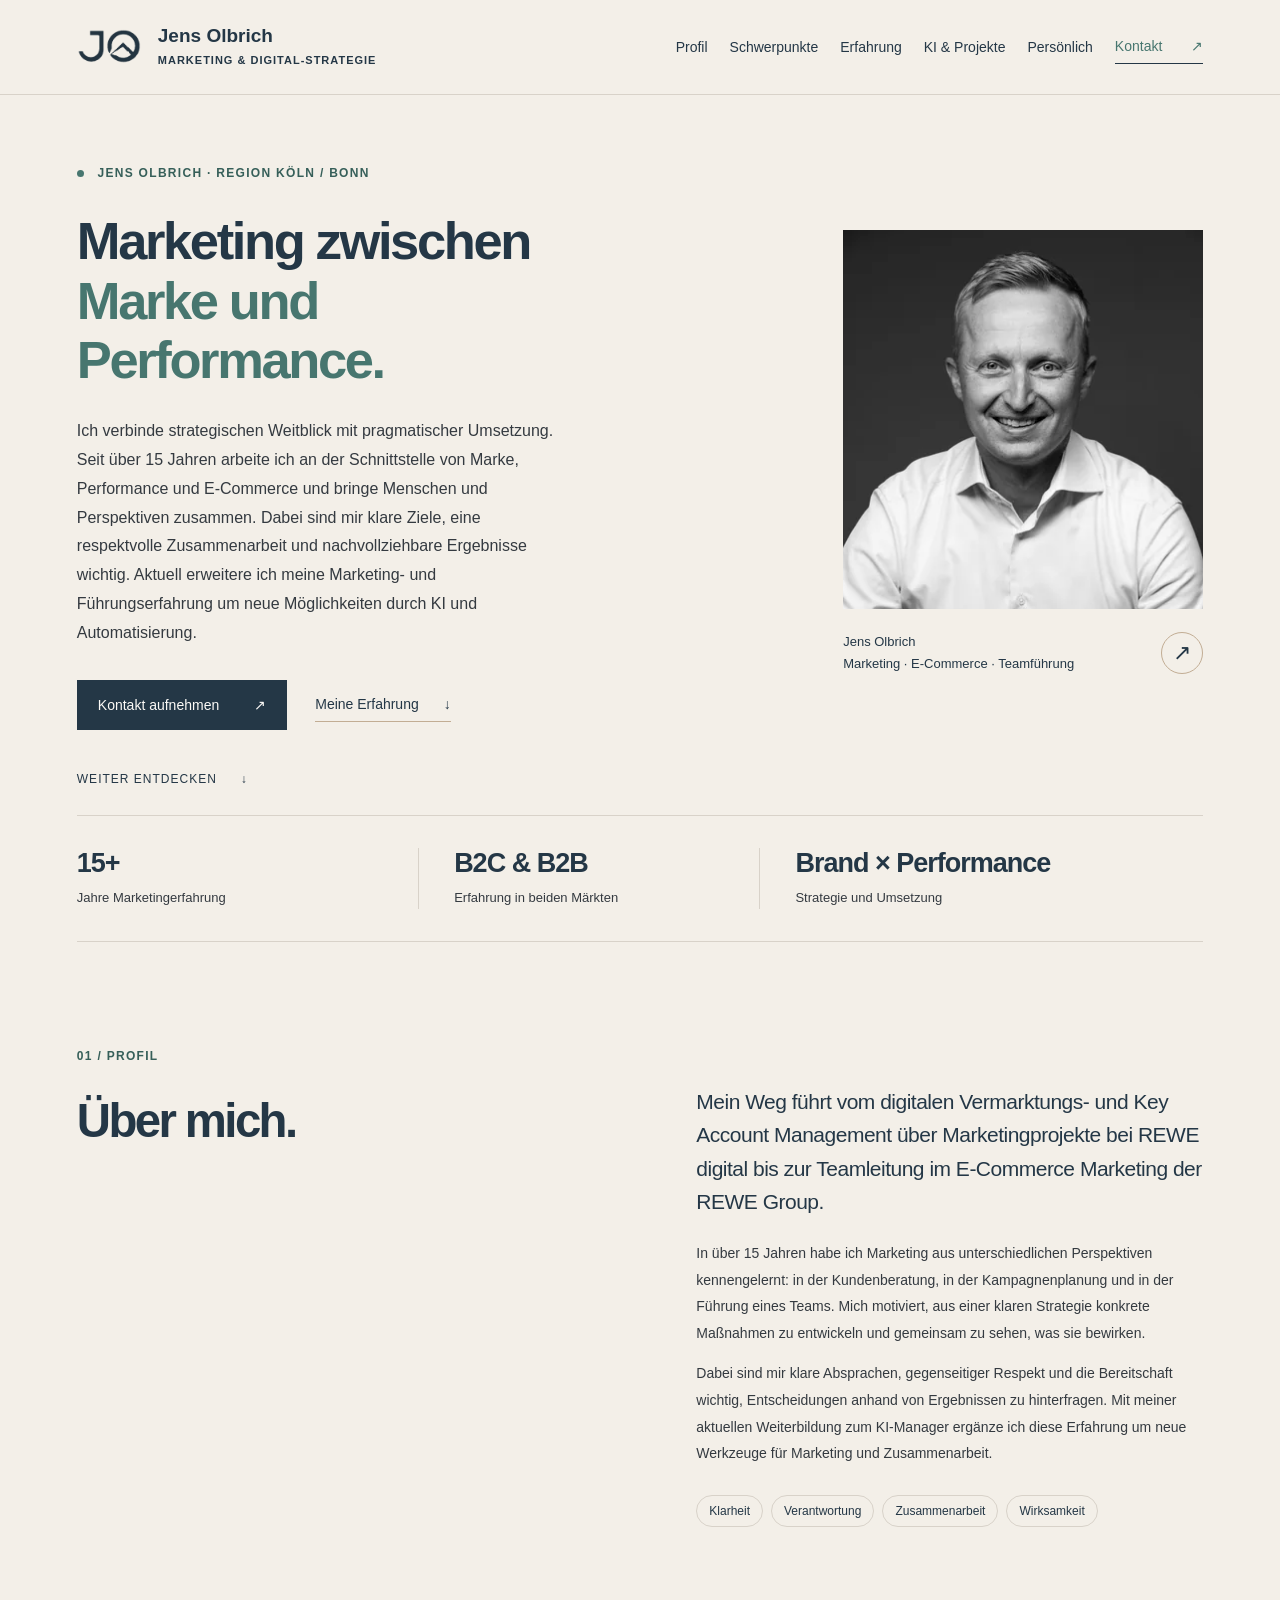
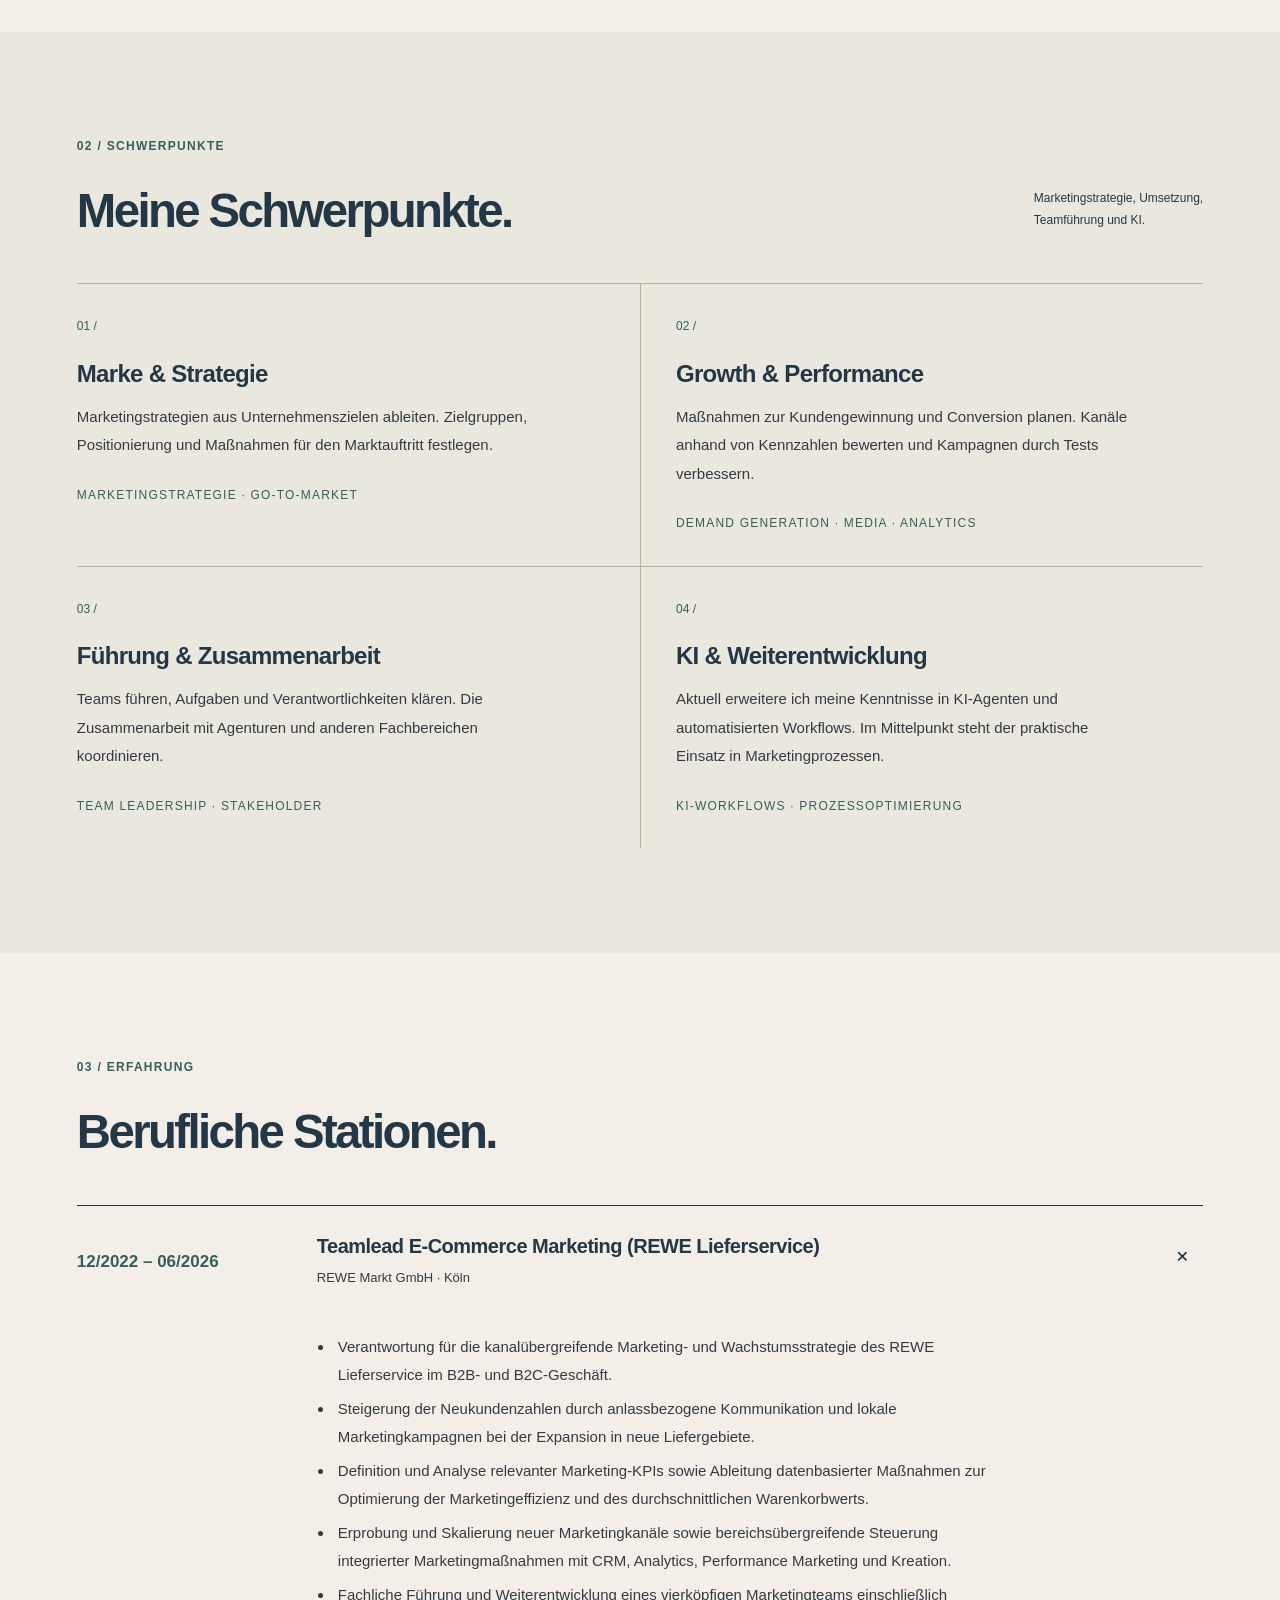
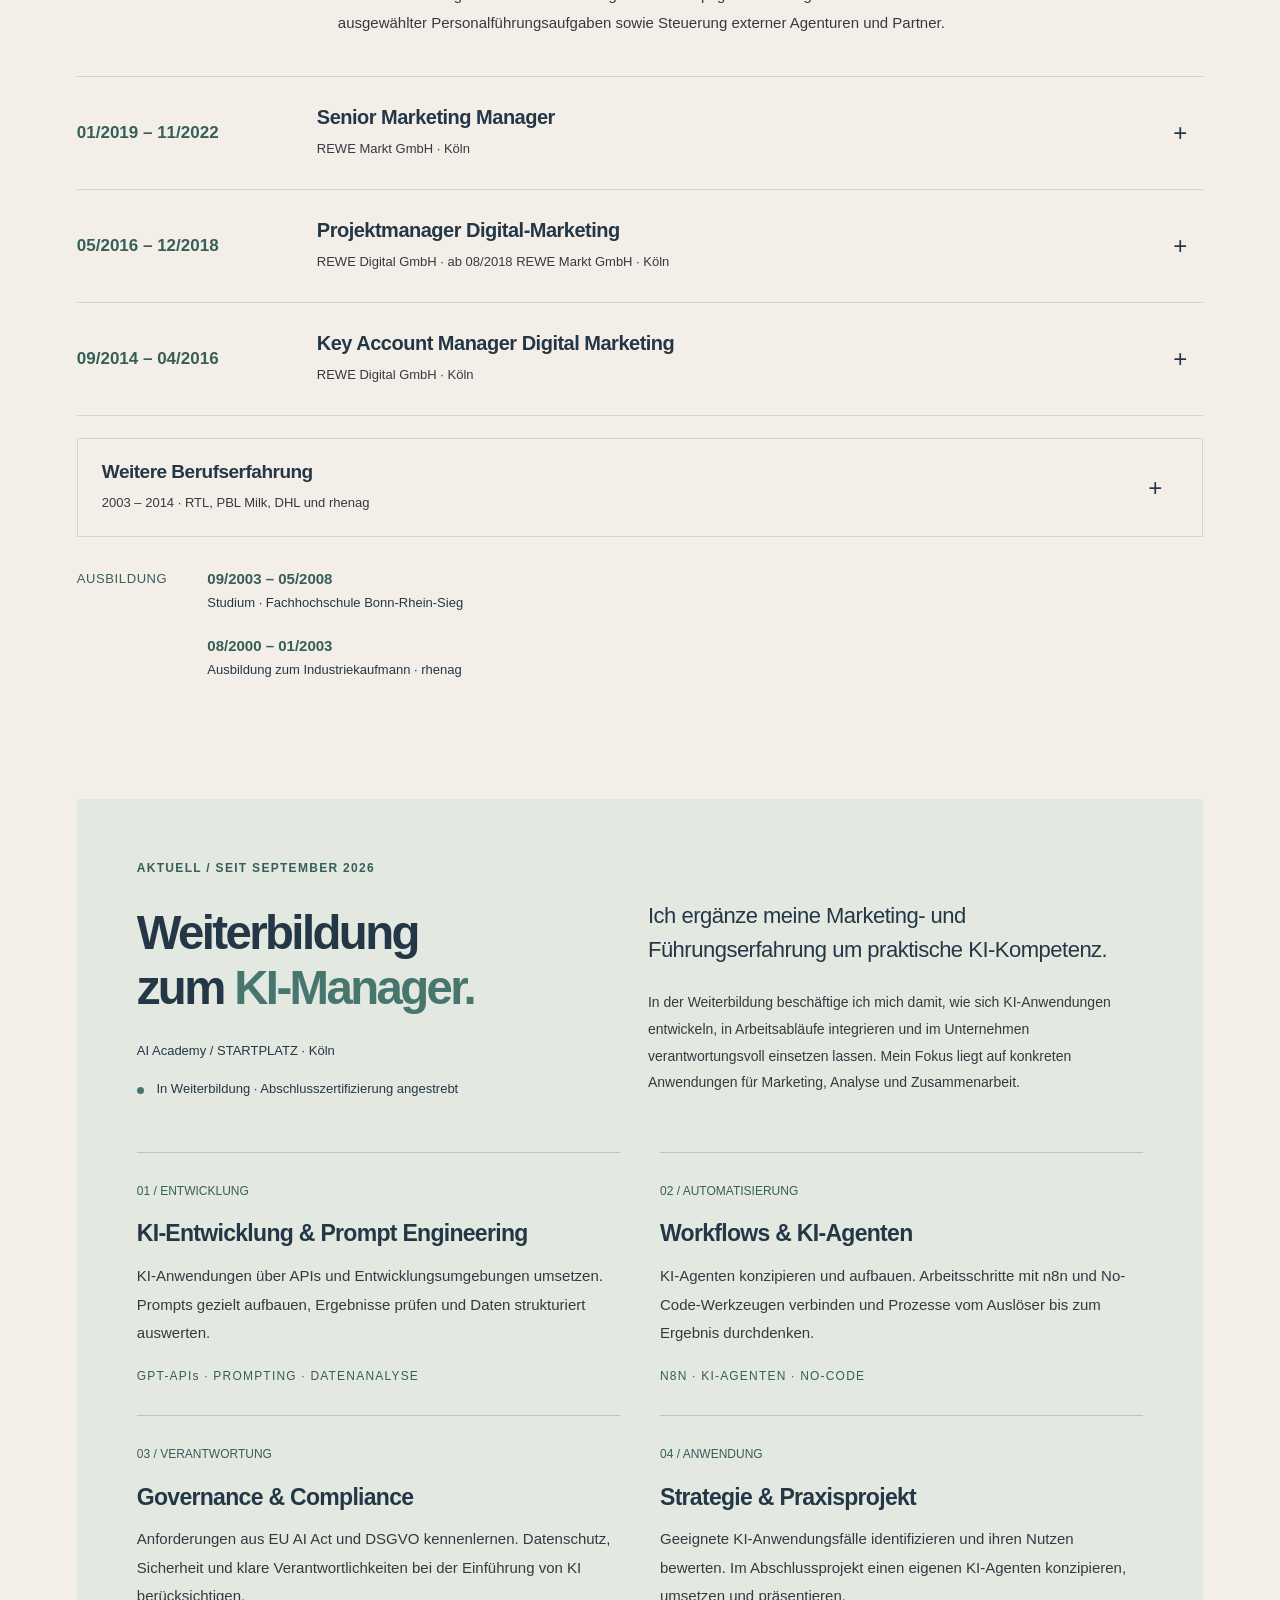
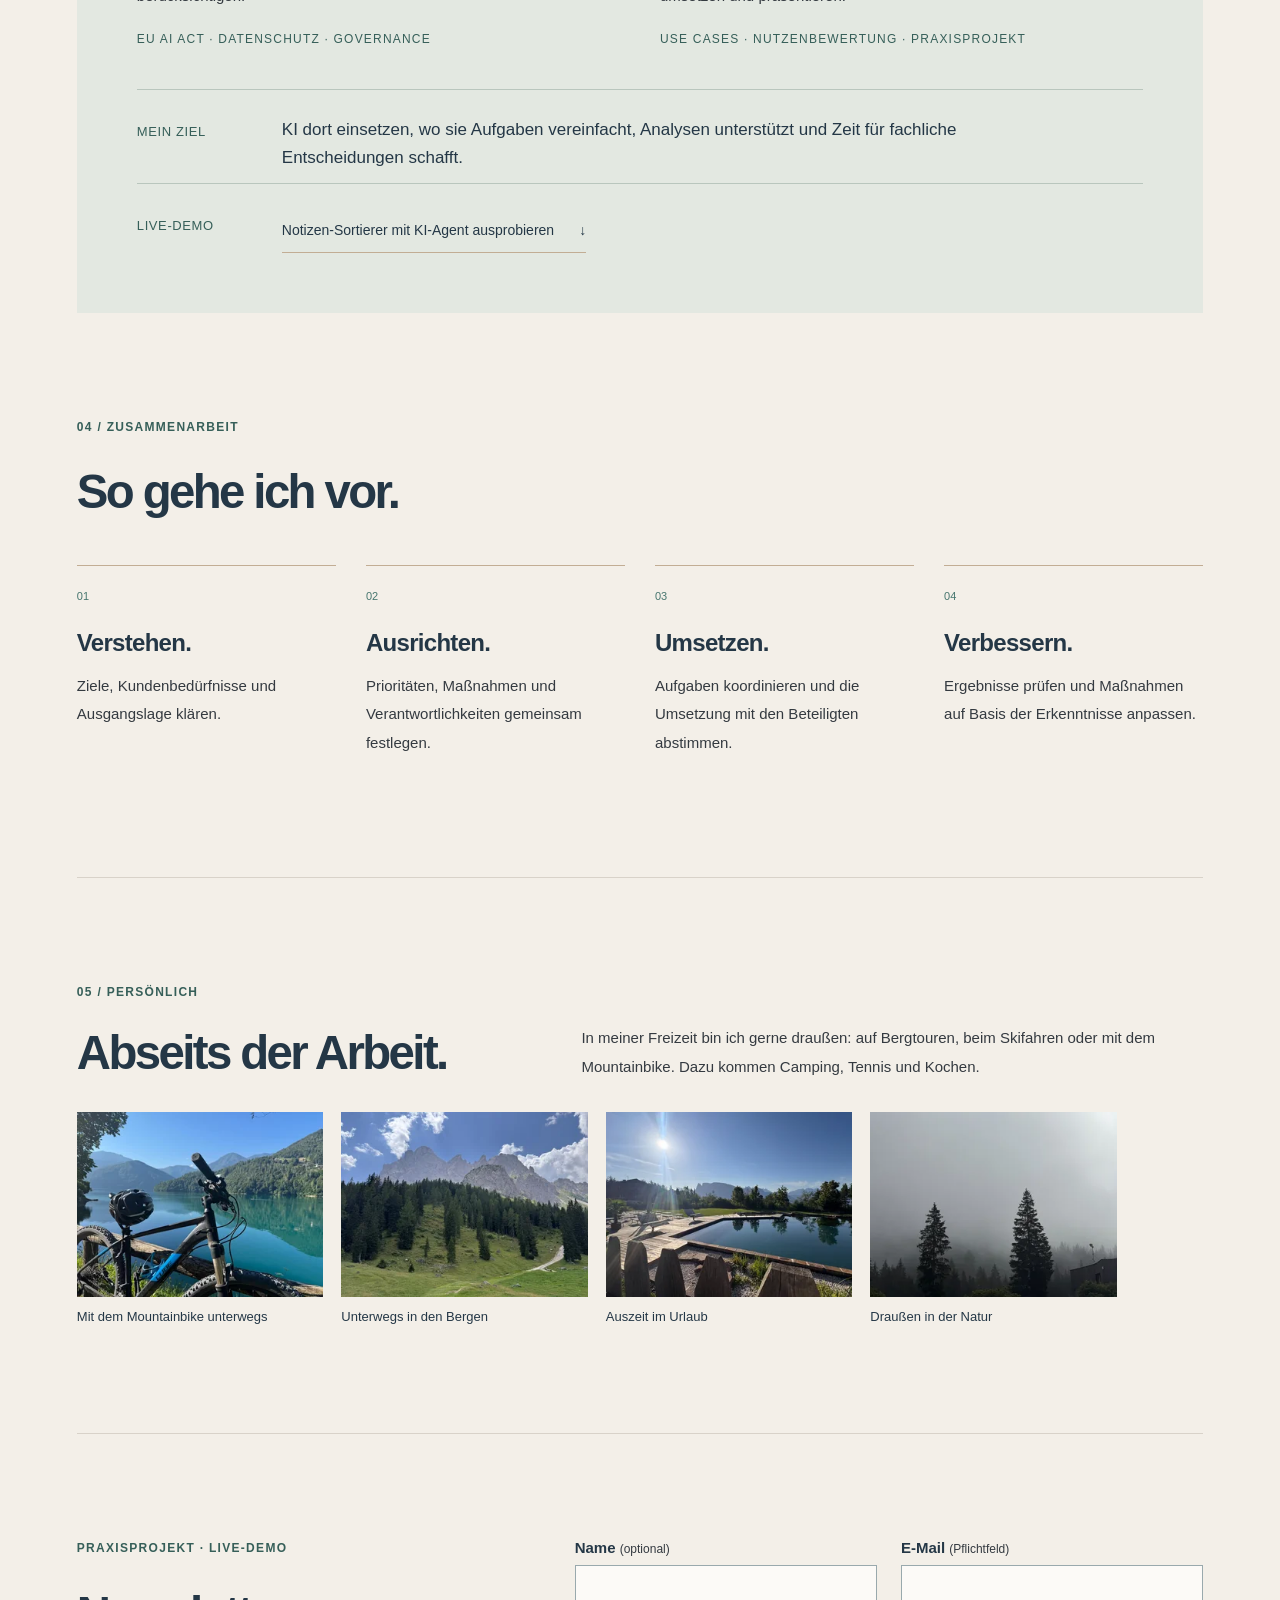
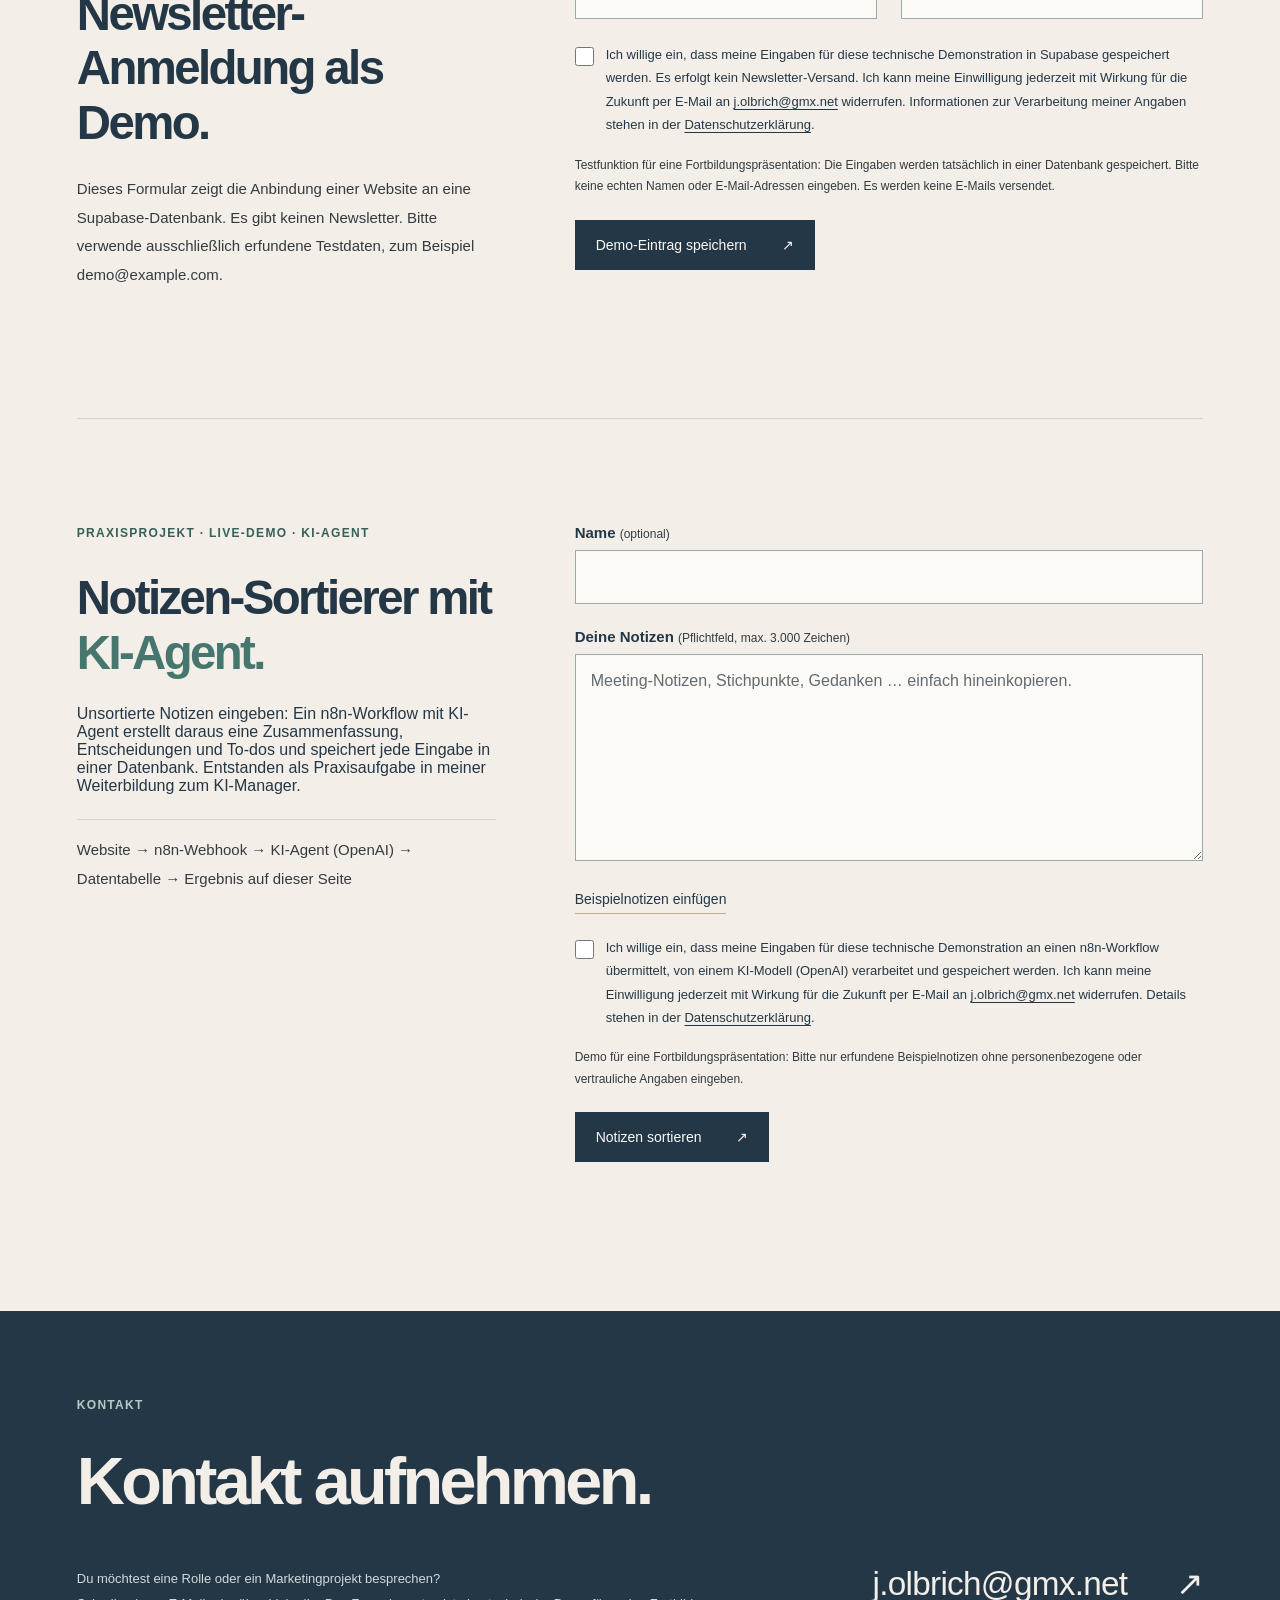
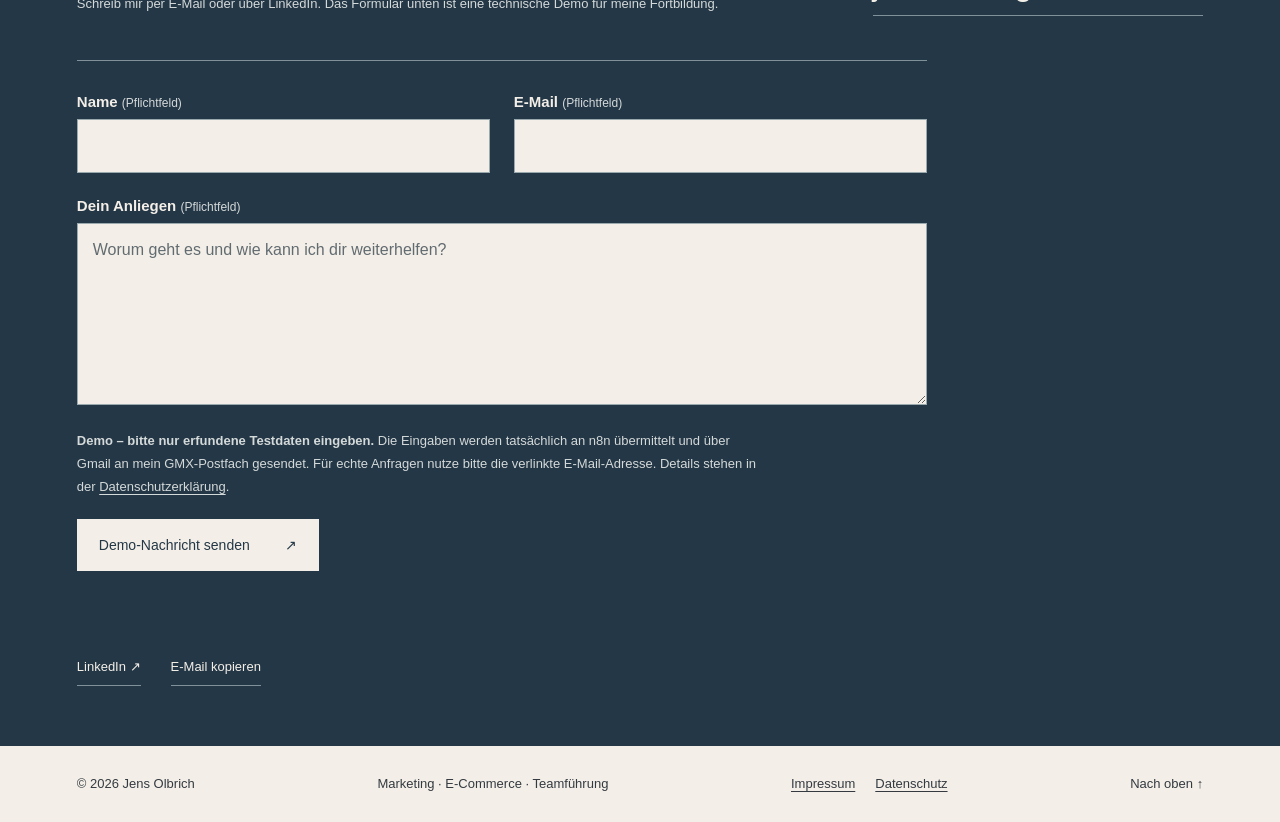
==== commit 9a4c683b: "Update career stations from current CV with consistent bullets" ====
--- a/index.html
+++ b/index.html
@@ -1,12 +1,12 @@
-<!doctype html>
-<html lang="de"><head><meta charset="utf-8"><meta name="viewport" content="width=device-width,initial-scale=1"><meta name="description" content="Jens Olbrich – Marketing an der Schnittstelle von Brand und Performance. Über 15 Jahre Erfahrung in Marketingstrategie, E-Commerce und Teamführung."><meta name="theme-color" content="#F3EFE8"><title>Jens Olbrich – Marketing, Marke & Performance</title><link rel="stylesheet" href="styles.css"><script src="contact-config.js" defer></script><script src="script.js" defer></script><script src="contact.js" defer></script><script src="newsletter-config.js" defer></script><script src="newsletter.js" defer></script><script src="notizen.js" defer></script></head>
-<body><a class="skip" href="#main">Zum Inhalt</a><header><a class="identity" href="#start" aria-label="Jens Olbrich – Startseite"><img src="assets/logo.png" alt="" width="64" height="35"><span>Jens Olbrich<small>MARKETING & DIGITAL-STRATEGIE</small></span></a><button class="menu" aria-expanded="false" aria-controls="navigation">Menü <span>☰</span></button><nav id="navigation" aria-label="Hauptnavigation"><a href="#profil">Profil</a><a href="#schwerpunkte">Schwerpunkte</a><a href="#erfahrung">Erfahrung</a><a href="#ki-weiterbildung">KI & Projekte</a><a href="#persoenlich">Persönlich</a><a class="nav-contact" href="#kontakt">Kontakt <span>↗</span></a></nav></header>
-<main id="main"><section class="hero wrap" id="start"><div class="hero-copy"><p class="eyebrow"><span class="dot"></span> JENS OLBRICH · REGION KÖLN / BONN</p><h1>Marketing zwischen<br><em>Marke und Performance.</em></h1><p class="intro">Ich verbinde strategischen Weitblick mit pragmatischer Umsetzung. Seit über 15 Jahren arbeite ich an der Schnittstelle von Marke, Performance und E-Commerce und bringe Menschen und Perspektiven zusammen. Dabei sind mir klare Ziele, eine respektvolle Zusammenarbeit und nachvollziehbare Ergebnisse wichtig. Aktuell erweitere ich meine Marketing- und Führungserfahrung um neue Möglichkeiten durch KI und Automatisierung.</p><div class="actions"><a class="button" href="#kontakt">Kontakt aufnehmen <span>↗</span></a><a class="text-link" href="#erfahrung">Meine Erfahrung <span>↓</span></a></div></div><div class="hero-visual"><div class="portrait-frame"><img class="portrait" src="assets/jens-olbrich-2025-800.webp" srcset="assets/jens-olbrich-2025-400.webp 400w, assets/jens-olbrich-2025-800.webp 800w" sizes="(max-width: 640px) 80vw, (max-width: 900px) 300px, 360px" width="800" height="761" decoding="async" alt="Schwarz-Weiß-Porträt von Jens Olbrich im weißen Hemd" fetchpriority="high"></div><div class="photo-caption"><span>Jens Olbrich<br>Marketing · E-Commerce · Teamführung</span><span class="round-arrow" aria-hidden="true">↗</span></div></div><a class="scroll-note" href="#profil">WEITER ENTDECKEN <span>↓</span></a></section>
-<div class="proof wrap" aria-label="Profil im Überblick"><div><strong>15+</strong><span>Jahre Marketingerfahrung</span></div><div><strong>B2C & B2B</strong><span>Erfahrung in beiden Märkten</span></div><div><strong>Brand × Performance</strong><span>Strategie und Umsetzung</span></div></div>
-<section class="section wrap about" id="profil"><div><p class="eyebrow">01 / PROFIL</p><h2>Über mich.</h2></div><div class="about-text"><p class="large">Mein Weg führt vom digitalen Vermarktungs- und Key Account Management über Marketingprojekte bei REWE digital bis zur Teamleitung im E-Commerce Marketing der REWE Group.</p><p>In über 15 Jahren habe ich Marketing aus unterschiedlichen Perspektiven kennengelernt: in der Kundenberatung, in der Kampagnenplanung und in der Führung eines Teams. Mich motiviert, aus einer klaren Strategie konkrete Maßnahmen zu entwickeln und gemeinsam zu sehen, was sie bewirken.</p><p>Dabei sind mir klare Absprachen, gegenseitiger Respekt und die Bereitschaft wichtig, Entscheidungen anhand von Ergebnissen zu hinterfragen. Mit meiner aktuellen Weiterbildung zum KI-Manager ergänze ich diese Erfahrung um neue Werkzeuge für Marketing und Zusammenarbeit.</p><div class="values"><span>Klarheit</span><span>Verantwortung</span><span>Zusammenarbeit</span><span>Wirksamkeit</span></div></div></section>
-<section class="expertise section" id="schwerpunkte"><div class="wrap"><div class="section-heading"><div><p class="eyebrow">02 / SCHWERPUNKTE</p><h2>Meine Schwerpunkte.</h2></div><p>Marketingstrategie, Umsetzung,<br>Teamführung und KI.</p></div><div class="expertise-grid"><article><span class="number">01 /</span><h3>Marke & Strategie</h3><p>Marketingstrategien aus Unternehmenszielen ableiten. Zielgruppen, Positionierung und Maßnahmen für den Marktauftritt festlegen.</p><span class="tags">MARKETINGSTRATEGIE · GO-TO-MARKET</span></article><article><span class="number">02 /</span><h3>Growth & Performance</h3><p>Maßnahmen zur Kundengewinnung und Conversion planen. Kanäle anhand von Kennzahlen bewerten und Kampagnen durch Tests verbessern.</p><span class="tags">DEMAND GENERATION · MEDIA · ANALYTICS</span></article><article><span class="number">03 /</span><h3>Führung & Zusammenarbeit</h3><p>Teams führen, Aufgaben und Verantwortlichkeiten klären. Die Zusammenarbeit mit Agenturen und anderen Fachbereichen koordinieren.</p><span class="tags">TEAM LEADERSHIP · STAKEHOLDER</span></article><article><span class="number">04 /</span><h3>KI & Weiterentwicklung</h3><p>Aktuell erweitere ich meine Kenntnisse in KI-Agenten und automatisierten Workflows. Im Mittelpunkt steht der praktische Einsatz in Marketingprozessen.</p><span class="tags">KI-WORKFLOWS · PROZESSOPTIMIERUNG</span></article></div></div></section>
-<section class="section wrap" id="erfahrung"><div class="section-heading"><div><p class="eyebrow">03 / ERFAHRUNG</p><h2>Berufliche Stationen.</h2></div></div><div class="timeline"><details open><summary><span class="period">12/2022 – 06/2026</span><span><strong>Team Lead E-Commerce Marketing</strong><small>REWE Group · REWE Markt GmbH · Köln</small></span><span class="toggle">+</span></summary><div class="detail-body"><p>Verantwortung für die kanalübergreifende Marketing- und Mediastrategie des REWE Lieferservice im B2C- und B2B-Umfeld.</p><ul><li>Führung des Marketingteams sowie Steuerung externer Agenturen und Partner</li><li>Budgetallokation, KPI-Zielsysteme und Weiterentwicklung von Mess- und Reporting-Frameworks</li><li>Neukundenentwicklung, Aktivierung und Conversion; Testing neuer Marketingkanäle</li></ul></div></details><details><summary><span class="period">01/2019 – 11/2022</span><span><strong>Senior Marketing Manager</strong><small>REWE Group · REWE Markt GmbH · Köln</small></span><span class="toggle">+</span></summary><div class="detail-body"><p>Konzeption und Steuerung crossmedialer Kampagnen. Zusammenarbeit mit E-Commerce, Brand-, CRM- und Performance-Marketing sowie KPI-basierte Weiterentwicklung des Marketingmix.</p></div></details><details><summary><span class="period">05/2016 – 12/2018</span><span><strong>Projektmanager Digital-Marketing</strong><small>REWE Digital GmbH · ab 08/2018 REWE Markt GmbH · Köln</small></span><span class="toggle">+</span></summary><div class="detail-body"><p>Steuerung digitaler Marketing- und E-Commerce-Projekte für Eigenmarken, Retail-Kooperationen und übergreifende Kampagnen. Abstimmung zwischen Fachbereichen und externen Partnern.</p></div></details><details><summary><span class="period">09/2014 – 04/2016</span><span><strong>Key Account Manager Digital Marketing</strong><small>REWE digital · Köln</small></span><span class="toggle">+</span></summary><div class="detail-body"><p>Betreuung strategischer Digital-Marketing-Kampagnen. Beratung, Kampagnenplanung, Umsetzung und Reporting in Zusammenarbeit mit internen Teams und Dienstleistern.</p></div></details></div><details class="earlier-career"><summary><span><strong>Weitere Berufserfahrung</strong><small>2003 – 2014 · RTL, PBL Milk, DHL und rhenag</small></span><span class="toggle" aria-hidden="true">+</span></summary><div class="timeline earlier-timeline"><details><summary><span class="period">01/2014 – 07/2014</span><span><strong>Senior Key Account Manager</strong><small>Mediengruppe RTL Deutschland</small></span><span class="toggle">+</span></summary><div class="detail-body"><p>Kommunikation für Sales und Kooperationen sowie Steuerung von Sales- und Performance-Marketing-Kampagnen. Zusammenarbeit mit IP Deutschland.</p></div></details><details><summary><span class="period">08/2009 – 12/2013</span><span><strong>Key Account Manager</strong><small>Mediengruppe RTL Deutschland</small></span><span class="toggle">+</span></summary><div class="detail-body"><p>Betreuung von Key Accounts und Steuerung digitaler Vermarktungskampagnen.</p></div></details><details><summary><span class="period">08/2008 – 07/2009</span><span><strong>Beratung und Projektmanagement</strong><small>PBL Milk GmbH</small></span><span class="toggle">+</span></summary><div class="detail-body"><p>Entwicklung und Umsetzung von Kommunikations- und Produktkampagnen für B2B-Kunden. Organisation und Durchführung von Kundenevents.</p></div></details><details><summary><span class="period">04/2007 – 06/2008</span><span><strong>Marketing / Vertrieb · Projekt Packstation</strong><small>DHL</small></span><span class="toggle">+</span></summary><div class="detail-body"><p>Praktikum und Abschlussarbeit im Projekt Packstation. Mitarbeit am deutschlandweiten Roll-out und im Kooperationsmarketing.</p></div></details><details><summary><span class="period">01/2003 – 08/2003</span><span><strong>Mitarbeiter Marketing</strong><small>rhenag · Rheinische Energie AG</small></span><span class="toggle">+</span></summary><div class="detail-body"><p>Erstellung von Marketing- und Kommunikationsmaßnahmen sowie Mitarbeit bei internen und öffentlichen Veranstaltungen.</p></div></details></div></details><div class="education"><span>AUSBILDUNG</span><div><p><strong>09/2003 – 05/2008</strong><br>Studium · Fachhochschule Bonn-Rhein-Sieg</p><p><strong>08/2000 – 01/2003</strong><br>Ausbildung zum Industriekaufmann · rhenag</p></div></div></section>
-<section class="section wrap ai-expanded" id="ki-weiterbildung" aria-labelledby="ai-heading"><div class="ai-heading"><div><p class="eyebrow">AKTUELL / SEIT SEPTEMBER 2026</p><h2 id="ai-heading">Weiterbildung<br>zum <em>KI-Manager.</em></h2><p class="ai-provider">AI Academy / STARTPLATZ · Köln</p><span class="status"><span class="dot"></span> In Weiterbildung · Abschlusszertifizierung angestrebt</span></div><div class="ai-context"><p class="large">Ich ergänze meine Marketing- und Führungserfahrung um praktische KI-Kompetenz.</p><p>In der Weiterbildung beschäftige ich mich damit, wie sich KI-Anwendungen entwickeln, in Arbeitsabläufe integrieren und im Unternehmen verantwortungsvoll einsetzen lassen. Mein Fokus liegt auf konkreten Anwendungen für Marketing, Analyse und Zusammenarbeit.</p></div></div><div class="ai-topics"><article><span class="number">01 / ENTWICKLUNG</span><h3>KI-Entwicklung & Prompt Engineering</h3><p>KI-Anwendungen über APIs und Entwicklungsumgebungen umsetzen. Prompts gezielt aufbauen, Ergebnisse prüfen und Daten strukturiert auswerten.</p><span class="tags">GPT-APIs · PROMPTING · DATENANALYSE</span></article><article><span class="number">02 / AUTOMATISIERUNG</span><h3>Workflows & KI-Agenten</h3><p>KI-Agenten konzipieren und aufbauen. Arbeitsschritte mit n8n und No-Code-Werkzeugen verbinden und Prozesse vom Auslöser bis zum Ergebnis durchdenken.</p><span class="tags">N8N · KI-AGENTEN · NO-CODE</span></article><article><span class="number">03 / VERANTWORTUNG</span><h3>Governance & Compliance</h3><p>Anforderungen aus EU AI Act und DSGVO kennenlernen. Datenschutz, Sicherheit und klare Verantwortlichkeiten bei der Einführung von KI berücksichtigen.</p><span class="tags">EU AI ACT · DATENSCHUTZ · GOVERNANCE</span></article><article><span class="number">04 / ANWENDUNG</span><h3>Strategie & Praxisprojekt</h3><p>Geeignete KI-Anwendungsfälle identifizieren und ihren Nutzen bewerten. Im Abschlussprojekt einen eigenen KI-Agenten konzipieren, umsetzen und präsentieren.</p><span class="tags">USE CASES · NUTZENBEWERTUNG · PRAXISPROJEKT</span></article></div><div class="ai-transfer"><span>MEIN ZIEL</span><p>KI dort einsetzen, wo sie Aufgaben vereinfacht, Analysen unterstützt und Zeit für fachliche Entscheidungen schafft.</p></div><div class="ai-transfer"><span>LIVE-DEMO</span><p><a class="text-link" href="#notizen-sortierer">Notizen-Sortierer mit KI-Agent ausprobieren <span>↓</span></a></p></div></section>
-<section class="section wrap approach"><p class="eyebrow">04 / ZUSAMMENARBEIT</p><h2>So gehe ich vor.</h2><div class="steps"><article><span>01</span><h3>Verstehen.</h3><p>Ziele, Kundenbedürfnisse und Ausgangslage klären.</p></article><article><span>02</span><h3>Ausrichten.</h3><p>Prioritäten, Maßnahmen und Verantwortlichkeiten gemeinsam festlegen.</p></article><article><span>03</span><h3>Umsetzen.</h3><p>Aufgaben koordinieren und die Umsetzung mit den Beteiligten abstimmen.</p></article><article><span>04</span><h3>Verbessern.</h3><p>Ergebnisse prüfen und Maßnahmen auf Basis der Erkenntnisse anpassen.</p></article></div></section>
-<section class="section wrap personal" id="persoenlich" aria-labelledby="personal-heading"><div class="personal-intro"><div><p class="eyebrow">05 / PERSÖNLICH</p><h2 id="personal-heading">Abseits der Arbeit.</h2></div><p>In meiner Freizeit bin ich gerne draußen: auf Bergtouren, beim Skifahren oder mit dem Mountainbike. Dazu kommen Camping, Tennis und Kochen.</p></div><div class="personal-gallery"><figure><img src="assets/privat-mountainbike-640.webp" srcset="assets/privat-mountainbike-320.webp 320w, assets/privat-mountainbike-640.webp 640w" sizes="(max-width: 640px) 42vw, (max-width: 900px) 310px, 247px" width="640" height="480" decoding="async" alt="Mountainbike mit Helm am Ufer eines Bergsees" loading="lazy"><figcaption>Mit dem Mountainbike unterwegs</figcaption></figure><figure><img src="assets/privat-bergtouren-640.webp" srcset="assets/privat-bergtouren-320.webp 320w, assets/privat-bergtouren-640.webp 640w" sizes="(max-width: 640px) 42vw, (max-width: 900px) 310px, 247px" width="640" height="480" decoding="async" alt="Bergmassiv mit Wald und einem Wanderweg" loading="lazy"><figcaption>Unterwegs in den Bergen</figcaption></figure><figure><img src="assets/privat-auszeit-640.webp" srcset="assets/privat-auszeit-320.webp 320w, assets/privat-auszeit-640.webp 640w" sizes="(max-width: 640px) 42vw, (max-width: 900px) 310px, 247px" width="640" height="480" decoding="async" alt="Naturpool mit Holzterrasse und Blick auf die Berge" loading="lazy"><figcaption>Auszeit im Urlaub</figcaption></figure><figure><img src="assets/privat-natur-640.webp" srcset="assets/privat-natur-320.webp 320w, assets/privat-natur-640.webp 640w" sizes="(max-width: 640px) 42vw, (max-width: 900px) 310px, 247px" width="640" height="480" decoding="async" alt="Nadelbäume und eine Holzhütte im Nebel" loading="lazy"><figcaption>Draußen in der Natur</figcaption></figure></div></section>
-<section class="section wrap newsletter" id="newsletter" aria-labelledby="newsletter-heading"><div class="newsletter-intro"><p class="eyebrow">PRAXISPROJEKT · LIVE-DEMO</p><h2 id="newsletter-heading">Newsletter-Anmeldung als Demo.</h2><p>Dieses Formular zeigt die Anbindung einer Website an eine Supabase-Datenbank. Es gibt keinen Newsletter. Bitte verwende ausschließlich erfundene Testdaten, zum Beispiel demo@example.com.</p></div><form id="newsletter-form" aria-describedby="newsletter-help"><div class="form-row"><div class="form-field"><label for="newsletter-name">Name <span>(optional)</span></label><input id="newsletter-name" name="name" type="text" maxlength="120" autocomplete="name"></div><div class="form-field"><label for="newsletter-email">E-Mail <span>(Pflichtfeld)</span></label><input id="newsletter-email" name="email" type="email" maxlength="254" autocomplete="email" required></div></div><label class="newsletter-consent"><input type="checkbox" name="consent" required><span>Ich willige ein, dass meine Eingaben für diese technische Demonstration in Supabase gespeichert werden. Es erfolgt kein Newsletter-Versand. Ich kann meine Einwilligung jederzeit mit Wirkung für die Zukunft per E-Mail an <a href="mailto:j.olbrich@gmx.net">j.olbrich@gmx.net</a> widerrufen. Informationen zur Verarbeitung meiner Angaben stehen in der <a href="datenschutz.html#newsletter-datenschutz">Datenschutzerklärung</a>.</span></label><p class="newsletter-help" id="newsletter-help">Testfunktion für eine Fortbildungspräsentation: Die Eingaben werden tatsächlich in einer Datenbank gespeichert. Bitte keine echten Namen oder E-Mail-Adressen eingeben. Es werden keine E-Mails versendet.</p><button class="button" type="submit">Demo-Eintrag speichern <span aria-hidden="true">↗</span></button><p id="newsletter-status" class="newsletter-status" role="status" aria-live="polite" aria-atomic="true"></p><noscript><p>Für die Anmeldung wird JavaScript benötigt.</p></noscript></form></section><section class="section wrap newsletter notes-demo" id="notizen-sortierer" aria-labelledby="notes-heading"><div class="newsletter-intro"><p class="eyebrow">PRAXISPROJEKT · LIVE-DEMO · KI-AGENT</p><h2 id="notes-heading">Notizen-Sortierer mit <em>KI-Agent.</em></h2><p>Unsortierte Notizen eingeben: Ein n8n-Workflow mit KI-Agent erstellt daraus eine Zusammenfassung, Entscheidungen und To-dos und speichert jede Eingabe in einer Datenbank. Entstanden als Praxisaufgabe in meiner Weiterbildung zum KI-Manager.</p><p class="notes-flow">Website → n8n-Webhook → KI-Agent (OpenAI) → Datentabelle → Ergebnis auf dieser Seite</p></div><form id="notes-form" aria-describedby="notes-help"><div class="form-field"><label for="notes-name">Name <span>(optional)</span></label><input id="notes-name" name="name" type="text" maxlength="120" autocomplete="off"></div><div class="form-field"><label for="notes-text">Deine Notizen <span>(Pflichtfeld, max. 3.000 Zeichen)</span></label><textarea id="notes-text" name="notes" rows="7" maxlength="3000" required placeholder="Meeting-Notizen, Stichpunkte, Gedanken … einfach hineinkopieren."></textarea></div><button class="notes-example" id="notes-example" type="button">Beispielnotizen einfügen</button><label class="newsletter-consent"><input type="checkbox" name="consent" required><span>Ich willige ein, dass meine Eingaben für diese technische Demonstration an einen n8n-Workflow übermittelt, von einem KI-Modell (OpenAI) verarbeitet und gespeichert werden. Ich kann meine Einwilligung jederzeit mit Wirkung für die Zukunft per E-Mail an <a href="mailto:j.olbrich@gmx.net">j.olbrich@gmx.net</a> widerrufen. Details stehen in der <a href="datenschutz.html#notizen-datenschutz">Datenschutzerklärung</a>.</span></label><p class="newsletter-help" id="notes-help">Demo für eine Fortbildungspräsentation: Bitte nur erfundene Beispielnotizen ohne personenbezogene oder vertrauliche Angaben eingeben.</p><button class="button" type="submit">Notizen sortieren <span aria-hidden="true">↗</span></button><p id="notes-status" class="newsletter-status" role="status" aria-live="polite" aria-atomic="true"></p><div id="notes-result" class="notes-result" hidden></div><noscript><p>Für die Demo wird JavaScript benötigt.</p></noscript></form></section><section class="contact" id="kontakt"><div class="wrap"><p class="eyebrow">KONTAKT</p><h2>Kontakt aufnehmen.</h2><div class="contact-bottom"><p>Du möchtest eine Rolle oder ein Marketingprojekt besprechen?<br>Schreib mir per E-Mail oder über LinkedIn. Das Formular unten ist eine technische Demo für meine Fortbildung.</p><a class="contact-mail" href="mailto:j.olbrich@gmx.net">j.olbrich@gmx.net <span>↗</span></a></div><form id="contact-form" class="contact-form" aria-label="Kontaktformular als Demo" aria-describedby="contact-help" method="post"><div class="form-row"><div class="form-field"><label for="contact-name">Name <span>(Pflichtfeld)</span></label><input id="contact-name" name="name" type="text" autocomplete="name" required maxlength="120"></div><div class="form-field"><label for="contact-email">E-Mail <span>(Pflichtfeld)</span></label><input id="contact-email" name="email" type="email" autocomplete="email" required maxlength="254"></div></div><div class="form-field"><label for="contact-message">Dein Anliegen <span>(Pflichtfeld)</span></label><textarea id="contact-message" name="anliegen" rows="6" required maxlength="5000" placeholder="Worum geht es und wie kann ich dir weiterhelfen?"></textarea></div><p id="contact-help" class="form-help"><strong>Demo – bitte nur erfundene Testdaten eingeben.</strong> Die Eingaben werden tatsächlich an n8n übermittelt und über Gmail an mein GMX-Postfach gesendet. Für echte Anfragen nutze bitte die verlinkte E-Mail-Adresse. Details stehen in der <a href="datenschutz.html">Datenschutzerklärung</a>.</p><button class="button form-submit" type="submit">Demo-Nachricht senden <span aria-hidden="true">↗</span></button><p id="contact-status" class="form-status" role="status" aria-live="polite" aria-atomic="true"></p><noscript><p>Zum Senden über das Formular wird JavaScript benötigt. Alternativ kannst du mir an <a href="mailto:j.olbrich@gmx.net">j.olbrich@gmx.net</a> schreiben.</p></noscript></form><div class="contact-links"><a href="https://www.linkedin.com/in/jens-olbrich/" target="_blank" rel="noopener noreferrer">LinkedIn ↗</a><button id="copy-email" type="button">E-Mail kopieren</button><span id="copy-status" role="status"></span></div></div></section></main><footer class="wrap"><span>© <span id="year">2026</span> Jens Olbrich</span><span>Marketing · E-Commerce · Teamführung</span><nav class="legal-links" aria-label="Rechtliche Informationen"><a href="impressum.html">Impressum</a><a href="datenschutz.html">Datenschutz</a></nav><a href="#start">Nach oben ↑</a></footer></body></html>
+<!doctype html>
+<html lang="de"><head><meta charset="utf-8"><meta name="viewport" content="width=device-width,initial-scale=1"><meta name="description" content="Jens Olbrich – Marketing an der Schnittstelle von Brand und Performance. Über 15 Jahre Erfahrung in Marketingstrategie, E-Commerce und Teamführung."><meta name="theme-color" content="#F3EFE8"><title>Jens Olbrich – Marketing, Marke & Performance</title><link rel="stylesheet" href="styles.css"><script src="contact-config.js" defer></script><script src="script.js" defer></script><script src="contact.js" defer></script><script src="newsletter-config.js" defer></script><script src="newsletter.js" defer></script><script src="notizen.js" defer></script></head>
+<body><a class="skip" href="#main">Zum Inhalt</a><header><a class="identity" href="#start" aria-label="Jens Olbrich – Startseite"><img src="assets/logo.png" alt="" width="64" height="35"><span>Jens Olbrich<small>MARKETING & DIGITAL-STRATEGIE</small></span></a><button class="menu" aria-expanded="false" aria-controls="navigation">Menü <span>☰</span></button><nav id="navigation" aria-label="Hauptnavigation"><a href="#profil">Profil</a><a href="#schwerpunkte">Schwerpunkte</a><a href="#erfahrung">Erfahrung</a><a href="#ki-weiterbildung">KI & Projekte</a><a href="#persoenlich">Persönlich</a><a class="nav-contact" href="#kontakt">Kontakt <span>↗</span></a></nav></header>
+<main id="main"><section class="hero wrap" id="start"><div class="hero-copy"><p class="eyebrow"><span class="dot"></span> JENS OLBRICH · REGION KÖLN / BONN</p><h1>Marketing zwischen<br><em>Marke und Performance.</em></h1><p class="intro">Ich verbinde strategischen Weitblick mit pragmatischer Umsetzung. Seit über 15 Jahren arbeite ich an der Schnittstelle von Marke, Performance und E-Commerce und bringe Menschen und Perspektiven zusammen. Dabei sind mir klare Ziele, eine respektvolle Zusammenarbeit und nachvollziehbare Ergebnisse wichtig. Aktuell erweitere ich meine Marketing- und Führungserfahrung um neue Möglichkeiten durch KI und Automatisierung.</p><div class="actions"><a class="button" href="#kontakt">Kontakt aufnehmen <span>↗</span></a><a class="text-link" href="#erfahrung">Meine Erfahrung <span>↓</span></a></div></div><div class="hero-visual"><div class="portrait-frame"><img class="portrait" src="assets/jens-olbrich-2025-800.webp" srcset="assets/jens-olbrich-2025-400.webp 400w, assets/jens-olbrich-2025-800.webp 800w" sizes="(max-width: 640px) 80vw, (max-width: 900px) 300px, 360px" width="800" height="761" decoding="async" alt="Schwarz-Weiß-Porträt von Jens Olbrich im weißen Hemd" fetchpriority="high"></div><div class="photo-caption"><span>Jens Olbrich<br>Marketing · E-Commerce · Teamführung</span><span class="round-arrow" aria-hidden="true">↗</span></div></div><a class="scroll-note" href="#profil">WEITER ENTDECKEN <span>↓</span></a></section>
+<div class="proof wrap" aria-label="Profil im Überblick"><div><strong>15+</strong><span>Jahre Marketingerfahrung</span></div><div><strong>B2C & B2B</strong><span>Erfahrung in beiden Märkten</span></div><div><strong>Brand × Performance</strong><span>Strategie und Umsetzung</span></div></div>
+<section class="section wrap about" id="profil"><div><p class="eyebrow">01 / PROFIL</p><h2>Über mich.</h2></div><div class="about-text"><p class="large">Mein Weg führt vom digitalen Vermarktungs- und Key Account Management über Marketingprojekte bei REWE digital bis zur Teamleitung im E-Commerce Marketing der REWE Group.</p><p>In über 15 Jahren habe ich Marketing aus unterschiedlichen Perspektiven kennengelernt: in der Kundenberatung, in der Kampagnenplanung und in der Führung eines Teams. Mich motiviert, aus einer klaren Strategie konkrete Maßnahmen zu entwickeln und gemeinsam zu sehen, was sie bewirken.</p><p>Dabei sind mir klare Absprachen, gegenseitiger Respekt und die Bereitschaft wichtig, Entscheidungen anhand von Ergebnissen zu hinterfragen. Mit meiner aktuellen Weiterbildung zum KI-Manager ergänze ich diese Erfahrung um neue Werkzeuge für Marketing und Zusammenarbeit.</p><div class="values"><span>Klarheit</span><span>Verantwortung</span><span>Zusammenarbeit</span><span>Wirksamkeit</span></div></div></section>
+<section class="expertise section" id="schwerpunkte"><div class="wrap"><div class="section-heading"><div><p class="eyebrow">02 / SCHWERPUNKTE</p><h2>Meine Schwerpunkte.</h2></div><p>Marketingstrategie, Umsetzung,<br>Teamführung und KI.</p></div><div class="expertise-grid"><article><span class="number">01 /</span><h3>Marke & Strategie</h3><p>Marketingstrategien aus Unternehmenszielen ableiten. Zielgruppen, Positionierung und Maßnahmen für den Marktauftritt festlegen.</p><span class="tags">MARKETINGSTRATEGIE · GO-TO-MARKET</span></article><article><span class="number">02 /</span><h3>Growth & Performance</h3><p>Maßnahmen zur Kundengewinnung und Conversion planen. Kanäle anhand von Kennzahlen bewerten und Kampagnen durch Tests verbessern.</p><span class="tags">DEMAND GENERATION · MEDIA · ANALYTICS</span></article><article><span class="number">03 /</span><h3>Führung & Zusammenarbeit</h3><p>Teams führen, Aufgaben und Verantwortlichkeiten klären. Die Zusammenarbeit mit Agenturen und anderen Fachbereichen koordinieren.</p><span class="tags">TEAM LEADERSHIP · STAKEHOLDER</span></article><article><span class="number">04 /</span><h3>KI & Weiterentwicklung</h3><p>Aktuell erweitere ich meine Kenntnisse in KI-Agenten und automatisierten Workflows. Im Mittelpunkt steht der praktische Einsatz in Marketingprozessen.</p><span class="tags">KI-WORKFLOWS · PROZESSOPTIMIERUNG</span></article></div></div></section>
+<section class="section wrap" id="erfahrung"><div class="section-heading"><div><p class="eyebrow">03 / ERFAHRUNG</p><h2>Berufliche Stationen.</h2></div></div><div class="timeline"><details open><summary><span class="period">12/2022 – 06/2026</span><span><strong>Teamlead E-Commerce Marketing (REWE Lieferservice)</strong><small>REWE Markt GmbH · Köln</small></span><span class="toggle" aria-hidden="true">+</span></summary><div class="detail-body"><ul><li>Verantwortung für die kanalübergreifende Marketing- und Wachstumsstrategie des REWE Lieferservice im B2B- und B2C-Geschäft.</li><li>Steigerung der Neukundenzahlen durch anlassbezogene Kommunikation und lokale Marketingkampagnen bei der Expansion in neue Liefergebiete.</li><li>Definition und Analyse relevanter Marketing-KPIs sowie Ableitung datenbasierter Maßnahmen zur Optimierung der Marketingeffizienz und des durchschnittlichen Warenkorbwerts.</li><li>Erprobung und Skalierung neuer Marketingkanäle sowie bereichsübergreifende Steuerung integrierter Marketingmaßnahmen mit CRM, Analytics, Performance Marketing und Kreation.</li><li>Fachliche Führung und Weiterentwicklung eines vierköpfigen Marketingteams einschließlich ausgewählter Personalführungsaufgaben sowie Steuerung externer Agenturen und Partner.</li></ul></div></details><details><summary><span class="period">01/2019 – 11/2022</span><span><strong>Senior Marketing Manager</strong><small>REWE Markt GmbH · Köln</small></span><span class="toggle" aria-hidden="true">+</span></summary><div class="detail-body"><ul><li>Konzeption und Steuerung crossmedialer Marketingkampagnen zur Steigerung von Reichweite, Neukundengewinnung und Markenwirkung.</li><li>Bereichsübergreifende Koordination von E-Commerce, Brand, CRM und Performance Marketing zur integrierten Umsetzung von Marketingmaßnahmen.</li><li>Analyse relevanter Marketing-KPIs und Ableitung von Optimierungsmaßnahmen zur kontinuierlichen Weiterentwicklung von Kampagnen und Kanalmix.</li></ul></div></details><details><summary><span class="period">05/2016 – 12/2018</span><span><strong>Projektmanager Digital-Marketing</strong><small>REWE Digital GmbH · ab 08/2018 REWE Markt GmbH · Köln</small></span><span class="toggle" aria-hidden="true">+</span></summary><div class="detail-body"><ul><li>Steuerung digitaler Marketing- und E-Commerce-Projekte für REWE-Eigenmarken, Retail-Kooperationen und übergreifende Kampagnen, einschließlich projektabhängiger operativer Umsetzung.</li><li>Entwicklung und Umsetzung integrierter Digital-Marketing-Maßnahmen in Zusammenarbeit mit internen Fachbereichen und externen Partnern.</li></ul></div></details><details><summary><span class="period">09/2014 – 04/2016</span><span><strong>Key Account Manager Digital Marketing</strong><small>REWE Digital GmbH · Köln</small></span><span class="toggle" aria-hidden="true">+</span></summary><div class="detail-body"><ul><li>Schnittstelle zwischen dem klassischen REWE-Marketing und der Digital- und E-Commerce-Einheit zur Abstimmung und Umsetzung digitaler Marketingprojekte.</li><li>Übertragung klassischer Marketingkampagnen in digitale Kampagnenkonzepte sowie Koordination der Umsetzung mit beteiligten Fachbereichen.</li><li>Präsentation digitaler Kampagnen und ihrer Ergebnisse gegenüber dem klassischen Marketing sowie Bewertung der Kampagnenperformance.</li></ul></div></details></div><details class="earlier-career"><summary><span><strong>Weitere Berufserfahrung</strong><small>2003 – 2014 · RTL, PBL Milk, DHL und rhenag</small></span><span class="toggle" aria-hidden="true">+</span></summary><div class="timeline earlier-timeline"><details><summary><span class="period">01/2014 – 07/2014</span><span><strong>Senior Key Account Manager</strong><small>Mediengruppe RTL Deutschland · Köln</small></span><span class="toggle" aria-hidden="true">+</span></summary><div class="detail-body"><ul><li>Kommissarische Leitung des Bereichs Sales &amp; Kooperationen mit fachlicher Steuerungs- und anteiliger Personalverantwortung.</li><li>Zusammenarbeit mit dem Vermarkter IP Deutschland.</li></ul></div></details><details><summary><span class="period">08/2009 – 12/2013</span><span><strong>Key Account Manager</strong><small>Mediengruppe RTL Deutschland · Köln</small></span><span class="toggle" aria-hidden="true">+</span></summary><div class="detail-body"><ul><li>Betreuung und Weiterentwicklung von Key Accounts.</li><li>Steuerung digitaler Vermarktungskampagnen.</li></ul></div></details><details><summary><span class="period">08/2008 – 07/2009</span><span><strong>Beratung &amp; Projektmanagement</strong><small>PBL Milk GmbH · Köln</small></span><span class="toggle" aria-hidden="true">+</span></summary><div class="detail-body"><ul><li>B2B-Kommunikations- und Produktkampagnen.</li><li>Kundenevents.</li></ul></div></details><details><summary><span class="period">04/2007 – 06/2008</span><span><strong>Praktikum &amp; Abschlussarbeit</strong><small>Deutsche Post DHL · Bonn</small></span><span class="toggle" aria-hidden="true">+</span></summary><div class="detail-body"><ul><li>Mitarbeit am DHL-Packstation-Rollout.</li><li>Strategisches Kooperationsmarketing.</li></ul></div></details><details><summary><span class="period">01/2003 – 08/2003</span><span><strong>Marketing</strong><small>rhenag Rheinische Energie AG</small></span><span class="toggle" aria-hidden="true">+</span></summary><div class="detail-body"><ul><li>Kommunikationsmaßnahmen.</li><li>Veranstaltungen.</li></ul></div></details></div></details><div class="education"><span>AUSBILDUNG</span><div><p><strong>09/2003 – 05/2008</strong><br>Studium · Fachhochschule Bonn-Rhein-Sieg</p><p><strong>08/2000 – 01/2003</strong><br>Ausbildung zum Industriekaufmann · rhenag</p></div></div></section>
+<section class="section wrap ai-expanded" id="ki-weiterbildung" aria-labelledby="ai-heading"><div class="ai-heading"><div><p class="eyebrow">AKTUELL / SEIT SEPTEMBER 2026</p><h2 id="ai-heading">Weiterbildung<br>zum <em>KI-Manager.</em></h2><p class="ai-provider">AI Academy / STARTPLATZ · Köln</p><span class="status"><span class="dot"></span> In Weiterbildung · Abschlusszertifizierung angestrebt</span></div><div class="ai-context"><p class="large">Ich ergänze meine Marketing- und Führungserfahrung um praktische KI-Kompetenz.</p><p>In der Weiterbildung beschäftige ich mich damit, wie sich KI-Anwendungen entwickeln, in Arbeitsabläufe integrieren und im Unternehmen verantwortungsvoll einsetzen lassen. Mein Fokus liegt auf konkreten Anwendungen für Marketing, Analyse und Zusammenarbeit.</p></div></div><div class="ai-topics"><article><span class="number">01 / ENTWICKLUNG</span><h3>KI-Entwicklung & Prompt Engineering</h3><p>KI-Anwendungen über APIs und Entwicklungsumgebungen umsetzen. Prompts gezielt aufbauen, Ergebnisse prüfen und Daten strukturiert auswerten.</p><span class="tags">GPT-APIs · PROMPTING · DATENANALYSE</span></article><article><span class="number">02 / AUTOMATISIERUNG</span><h3>Workflows & KI-Agenten</h3><p>KI-Agenten konzipieren und aufbauen. Arbeitsschritte mit n8n und No-Code-Werkzeugen verbinden und Prozesse vom Auslöser bis zum Ergebnis durchdenken.</p><span class="tags">N8N · KI-AGENTEN · NO-CODE</span></article><article><span class="number">03 / VERANTWORTUNG</span><h3>Governance & Compliance</h3><p>Anforderungen aus EU AI Act und DSGVO kennenlernen. Datenschutz, Sicherheit und klare Verantwortlichkeiten bei der Einführung von KI berücksichtigen.</p><span class="tags">EU AI ACT · DATENSCHUTZ · GOVERNANCE</span></article><article><span class="number">04 / ANWENDUNG</span><h3>Strategie & Praxisprojekt</h3><p>Geeignete KI-Anwendungsfälle identifizieren und ihren Nutzen bewerten. Im Abschlussprojekt einen eigenen KI-Agenten konzipieren, umsetzen und präsentieren.</p><span class="tags">USE CASES · NUTZENBEWERTUNG · PRAXISPROJEKT</span></article></div><div class="ai-transfer"><span>MEIN ZIEL</span><p>KI dort einsetzen, wo sie Aufgaben vereinfacht, Analysen unterstützt und Zeit für fachliche Entscheidungen schafft.</p></div><div class="ai-transfer"><span>LIVE-DEMO</span><p><a class="text-link" href="#notizen-sortierer">Notizen-Sortierer mit KI-Agent ausprobieren <span>↓</span></a></p></div></section>
+<section class="section wrap approach"><p class="eyebrow">04 / ZUSAMMENARBEIT</p><h2>So gehe ich vor.</h2><div class="steps"><article><span>01</span><h3>Verstehen.</h3><p>Ziele, Kundenbedürfnisse und Ausgangslage klären.</p></article><article><span>02</span><h3>Ausrichten.</h3><p>Prioritäten, Maßnahmen und Verantwortlichkeiten gemeinsam festlegen.</p></article><article><span>03</span><h3>Umsetzen.</h3><p>Aufgaben koordinieren und die Umsetzung mit den Beteiligten abstimmen.</p></article><article><span>04</span><h3>Verbessern.</h3><p>Ergebnisse prüfen und Maßnahmen auf Basis der Erkenntnisse anpassen.</p></article></div></section>
+<section class="section wrap personal" id="persoenlich" aria-labelledby="personal-heading"><div class="personal-intro"><div><p class="eyebrow">05 / PERSÖNLICH</p><h2 id="personal-heading">Abseits der Arbeit.</h2></div><p>In meiner Freizeit bin ich gerne draußen: auf Bergtouren, beim Skifahren oder mit dem Mountainbike. Dazu kommen Camping, Tennis und Kochen.</p></div><div class="personal-gallery"><figure><img src="assets/privat-mountainbike-640.webp" srcset="assets/privat-mountainbike-320.webp 320w, assets/privat-mountainbike-640.webp 640w" sizes="(max-width: 640px) 42vw, (max-width: 900px) 310px, 247px" width="640" height="480" decoding="async" alt="Mountainbike mit Helm am Ufer eines Bergsees" loading="lazy"><figcaption>Mit dem Mountainbike unterwegs</figcaption></figure><figure><img src="assets/privat-bergtouren-640.webp" srcset="assets/privat-bergtouren-320.webp 320w, assets/privat-bergtouren-640.webp 640w" sizes="(max-width: 640px) 42vw, (max-width: 900px) 310px, 247px" width="640" height="480" decoding="async" alt="Bergmassiv mit Wald und einem Wanderweg" loading="lazy"><figcaption>Unterwegs in den Bergen</figcaption></figure><figure><img src="assets/privat-auszeit-640.webp" srcset="assets/privat-auszeit-320.webp 320w, assets/privat-auszeit-640.webp 640w" sizes="(max-width: 640px) 42vw, (max-width: 900px) 310px, 247px" width="640" height="480" decoding="async" alt="Naturpool mit Holzterrasse und Blick auf die Berge" loading="lazy"><figcaption>Auszeit im Urlaub</figcaption></figure><figure><img src="assets/privat-natur-640.webp" srcset="assets/privat-natur-320.webp 320w, assets/privat-natur-640.webp 640w" sizes="(max-width: 640px) 42vw, (max-width: 900px) 310px, 247px" width="640" height="480" decoding="async" alt="Nadelbäume und eine Holzhütte im Nebel" loading="lazy"><figcaption>Draußen in der Natur</figcaption></figure></div></section>
+<section class="section wrap newsletter" id="newsletter" aria-labelledby="newsletter-heading"><div class="newsletter-intro"><p class="eyebrow">PRAXISPROJEKT · LIVE-DEMO</p><h2 id="newsletter-heading">Newsletter-Anmeldung als Demo.</h2><p>Dieses Formular zeigt die Anbindung einer Website an eine Supabase-Datenbank. Es gibt keinen Newsletter. Bitte verwende ausschließlich erfundene Testdaten, zum Beispiel demo@example.com.</p></div><form id="newsletter-form" aria-describedby="newsletter-help"><div class="form-row"><div class="form-field"><label for="newsletter-name">Name <span>(optional)</span></label><input id="newsletter-name" name="name" type="text" maxlength="120" autocomplete="name"></div><div class="form-field"><label for="newsletter-email">E-Mail <span>(Pflichtfeld)</span></label><input id="newsletter-email" name="email" type="email" maxlength="254" autocomplete="email" required></div></div><label class="newsletter-consent"><input type="checkbox" name="consent" required><span>Ich willige ein, dass meine Eingaben für diese technische Demonstration in Supabase gespeichert werden. Es erfolgt kein Newsletter-Versand. Ich kann meine Einwilligung jederzeit mit Wirkung für die Zukunft per E-Mail an <a href="mailto:j.olbrich@gmx.net">j.olbrich@gmx.net</a> widerrufen. Informationen zur Verarbeitung meiner Angaben stehen in der <a href="datenschutz.html#newsletter-datenschutz">Datenschutzerklärung</a>.</span></label><p class="newsletter-help" id="newsletter-help">Testfunktion für eine Fortbildungspräsentation: Die Eingaben werden tatsächlich in einer Datenbank gespeichert. Bitte keine echten Namen oder E-Mail-Adressen eingeben. Es werden keine E-Mails versendet.</p><button class="button" type="submit">Demo-Eintrag speichern <span aria-hidden="true">↗</span></button><p id="newsletter-status" class="newsletter-status" role="status" aria-live="polite" aria-atomic="true"></p><noscript><p>Für die Anmeldung wird JavaScript benötigt.</p></noscript></form></section><section class="section wrap newsletter notes-demo" id="notizen-sortierer" aria-labelledby="notes-heading"><div class="newsletter-intro"><p class="eyebrow">PRAXISPROJEKT · LIVE-DEMO · KI-AGENT</p><h2 id="notes-heading">Notizen-Sortierer mit <em>KI-Agent.</em></h2><p>Unsortierte Notizen eingeben: Ein n8n-Workflow mit KI-Agent erstellt daraus eine Zusammenfassung, Entscheidungen und To-dos und speichert jede Eingabe in einer Datenbank. Entstanden als Praxisaufgabe in meiner Weiterbildung zum KI-Manager.</p><p class="notes-flow">Website → n8n-Webhook → KI-Agent (OpenAI) → Datentabelle → Ergebnis auf dieser Seite</p></div><form id="notes-form" aria-describedby="notes-help"><div class="form-field"><label for="notes-name">Name <span>(optional)</span></label><input id="notes-name" name="name" type="text" maxlength="120" autocomplete="off"></div><div class="form-field"><label for="notes-text">Deine Notizen <span>(Pflichtfeld, max. 3.000 Zeichen)</span></label><textarea id="notes-text" name="notes" rows="7" maxlength="3000" required placeholder="Meeting-Notizen, Stichpunkte, Gedanken … einfach hineinkopieren."></textarea></div><button class="notes-example" id="notes-example" type="button">Beispielnotizen einfügen</button><label class="newsletter-consent"><input type="checkbox" name="consent" required><span>Ich willige ein, dass meine Eingaben für diese technische Demonstration an einen n8n-Workflow übermittelt, von einem KI-Modell (OpenAI) verarbeitet und gespeichert werden. Ich kann meine Einwilligung jederzeit mit Wirkung für die Zukunft per E-Mail an <a href="mailto:j.olbrich@gmx.net">j.olbrich@gmx.net</a> widerrufen. Details stehen in der <a href="datenschutz.html#notizen-datenschutz">Datenschutzerklärung</a>.</span></label><p class="newsletter-help" id="notes-help">Demo für eine Fortbildungspräsentation: Bitte nur erfundene Beispielnotizen ohne personenbezogene oder vertrauliche Angaben eingeben.</p><button class="button" type="submit">Notizen sortieren <span aria-hidden="true">↗</span></button><p id="notes-status" class="newsletter-status" role="status" aria-live="polite" aria-atomic="true"></p><div id="notes-result" class="notes-result" hidden></div><noscript><p>Für die Demo wird JavaScript benötigt.</p></noscript></form></section><section class="contact" id="kontakt"><div class="wrap"><p class="eyebrow">KONTAKT</p><h2>Kontakt aufnehmen.</h2><div class="contact-bottom"><p>Du möchtest eine Rolle oder ein Marketingprojekt besprechen?<br>Schreib mir per E-Mail oder über LinkedIn. Das Formular unten ist eine technische Demo für meine Fortbildung.</p><a class="contact-mail" href="mailto:j.olbrich@gmx.net">j.olbrich@gmx.net <span>↗</span></a></div><form id="contact-form" class="contact-form" aria-label="Kontaktformular als Demo" aria-describedby="contact-help" method="post"><div class="form-row"><div class="form-field"><label for="contact-name">Name <span>(Pflichtfeld)</span></label><input id="contact-name" name="name" type="text" autocomplete="name" required maxlength="120"></div><div class="form-field"><label for="contact-email">E-Mail <span>(Pflichtfeld)</span></label><input id="contact-email" name="email" type="email" autocomplete="email" required maxlength="254"></div></div><div class="form-field"><label for="contact-message">Dein Anliegen <span>(Pflichtfeld)</span></label><textarea id="contact-message" name="anliegen" rows="6" required maxlength="5000" placeholder="Worum geht es und wie kann ich dir weiterhelfen?"></textarea></div><p id="contact-help" class="form-help"><strong>Demo – bitte nur erfundene Testdaten eingeben.</strong> Die Eingaben werden tatsächlich an n8n übermittelt und über Gmail an mein GMX-Postfach gesendet. Für echte Anfragen nutze bitte die verlinkte E-Mail-Adresse. Details stehen in der <a href="datenschutz.html">Datenschutzerklärung</a>.</p><button class="button form-submit" type="submit">Demo-Nachricht senden <span aria-hidden="true">↗</span></button><p id="contact-status" class="form-status" role="status" aria-live="polite" aria-atomic="true"></p><noscript><p>Zum Senden über das Formular wird JavaScript benötigt. Alternativ kannst du mir an <a href="mailto:j.olbrich@gmx.net">j.olbrich@gmx.net</a> schreiben.</p></noscript></form><div class="contact-links"><a href="https://www.linkedin.com/in/jens-olbrich/" target="_blank" rel="noopener noreferrer">LinkedIn ↗</a><button id="copy-email" type="button">E-Mail kopieren</button><span id="copy-status" role="status"></span></div></div></section></main><footer class="wrap"><span>© <span id="year">2026</span> Jens Olbrich</span><span>Marketing · E-Commerce · Teamführung</span><nav class="legal-links" aria-label="Rechtliche Informationen"><a href="impressum.html">Impressum</a><a href="datenschutz.html">Datenschutz</a></nav><a href="#start">Nach oben ↑</a></footer></body></html>
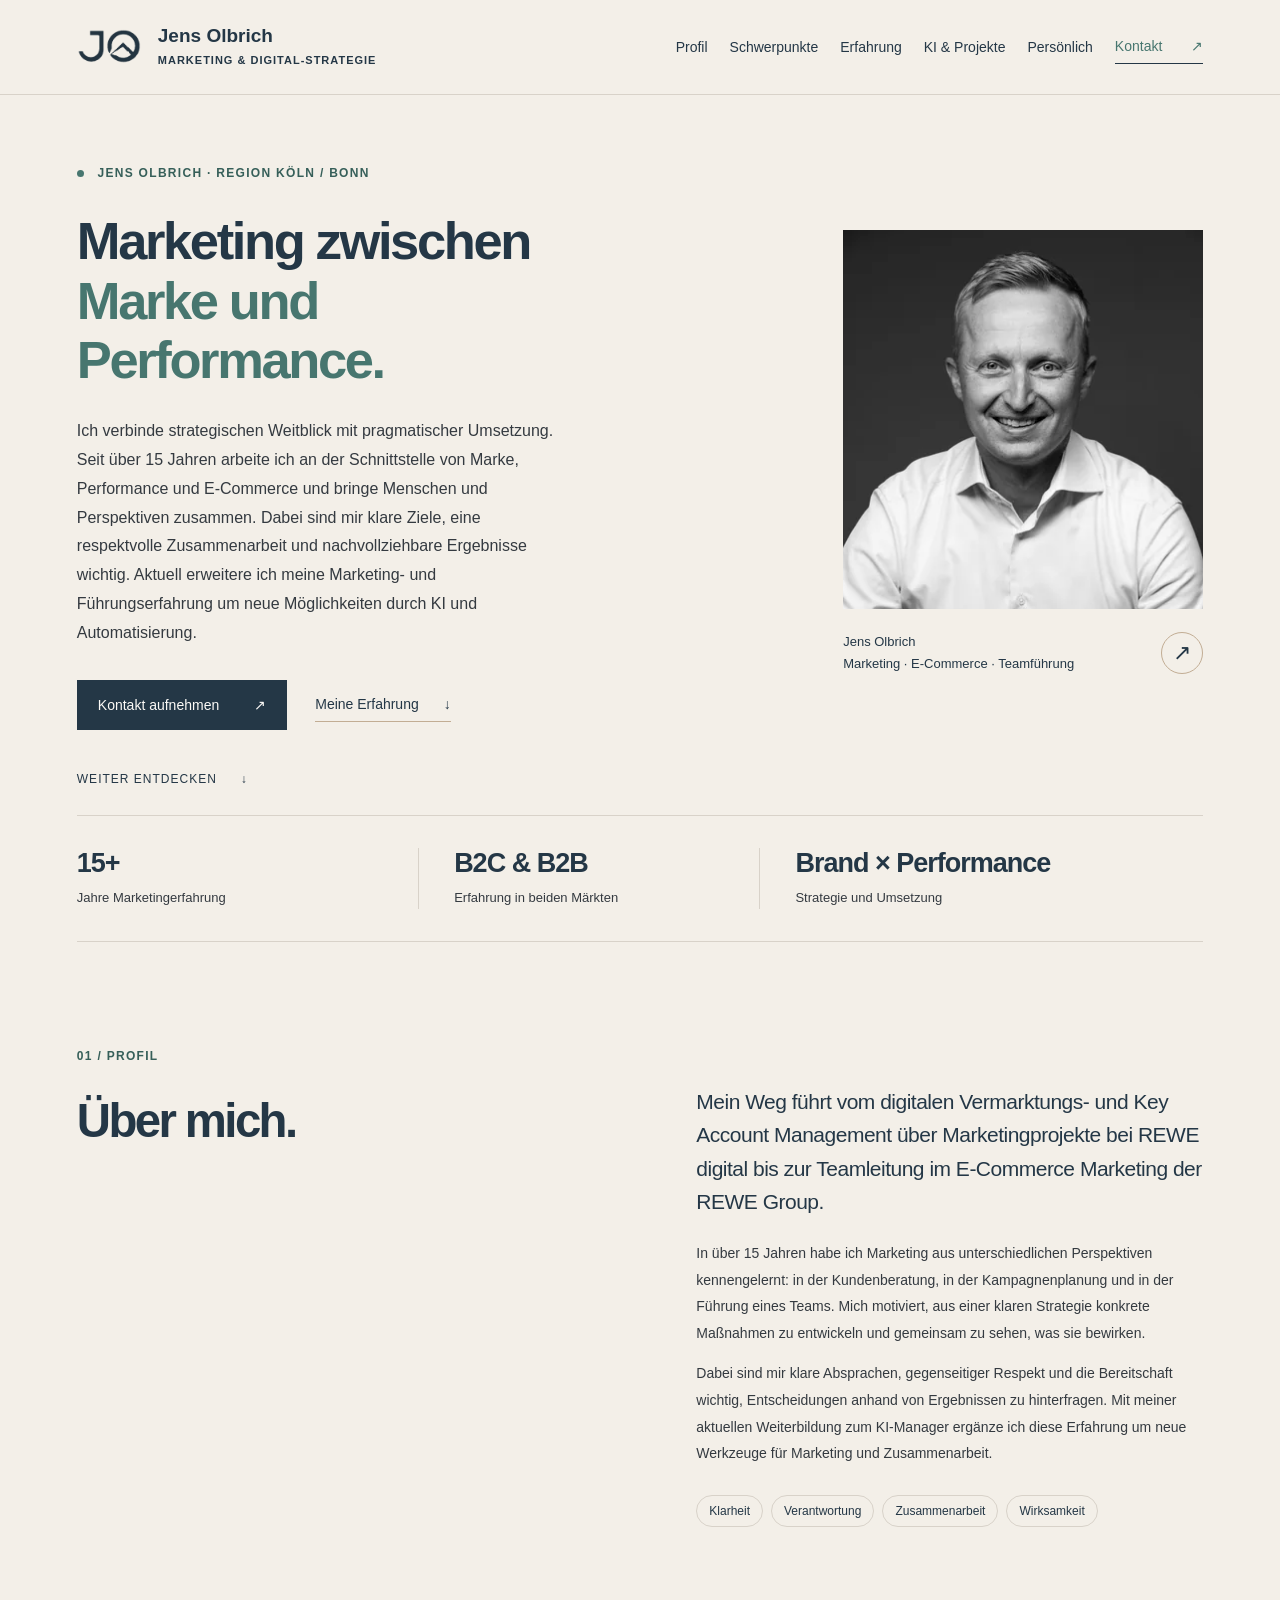
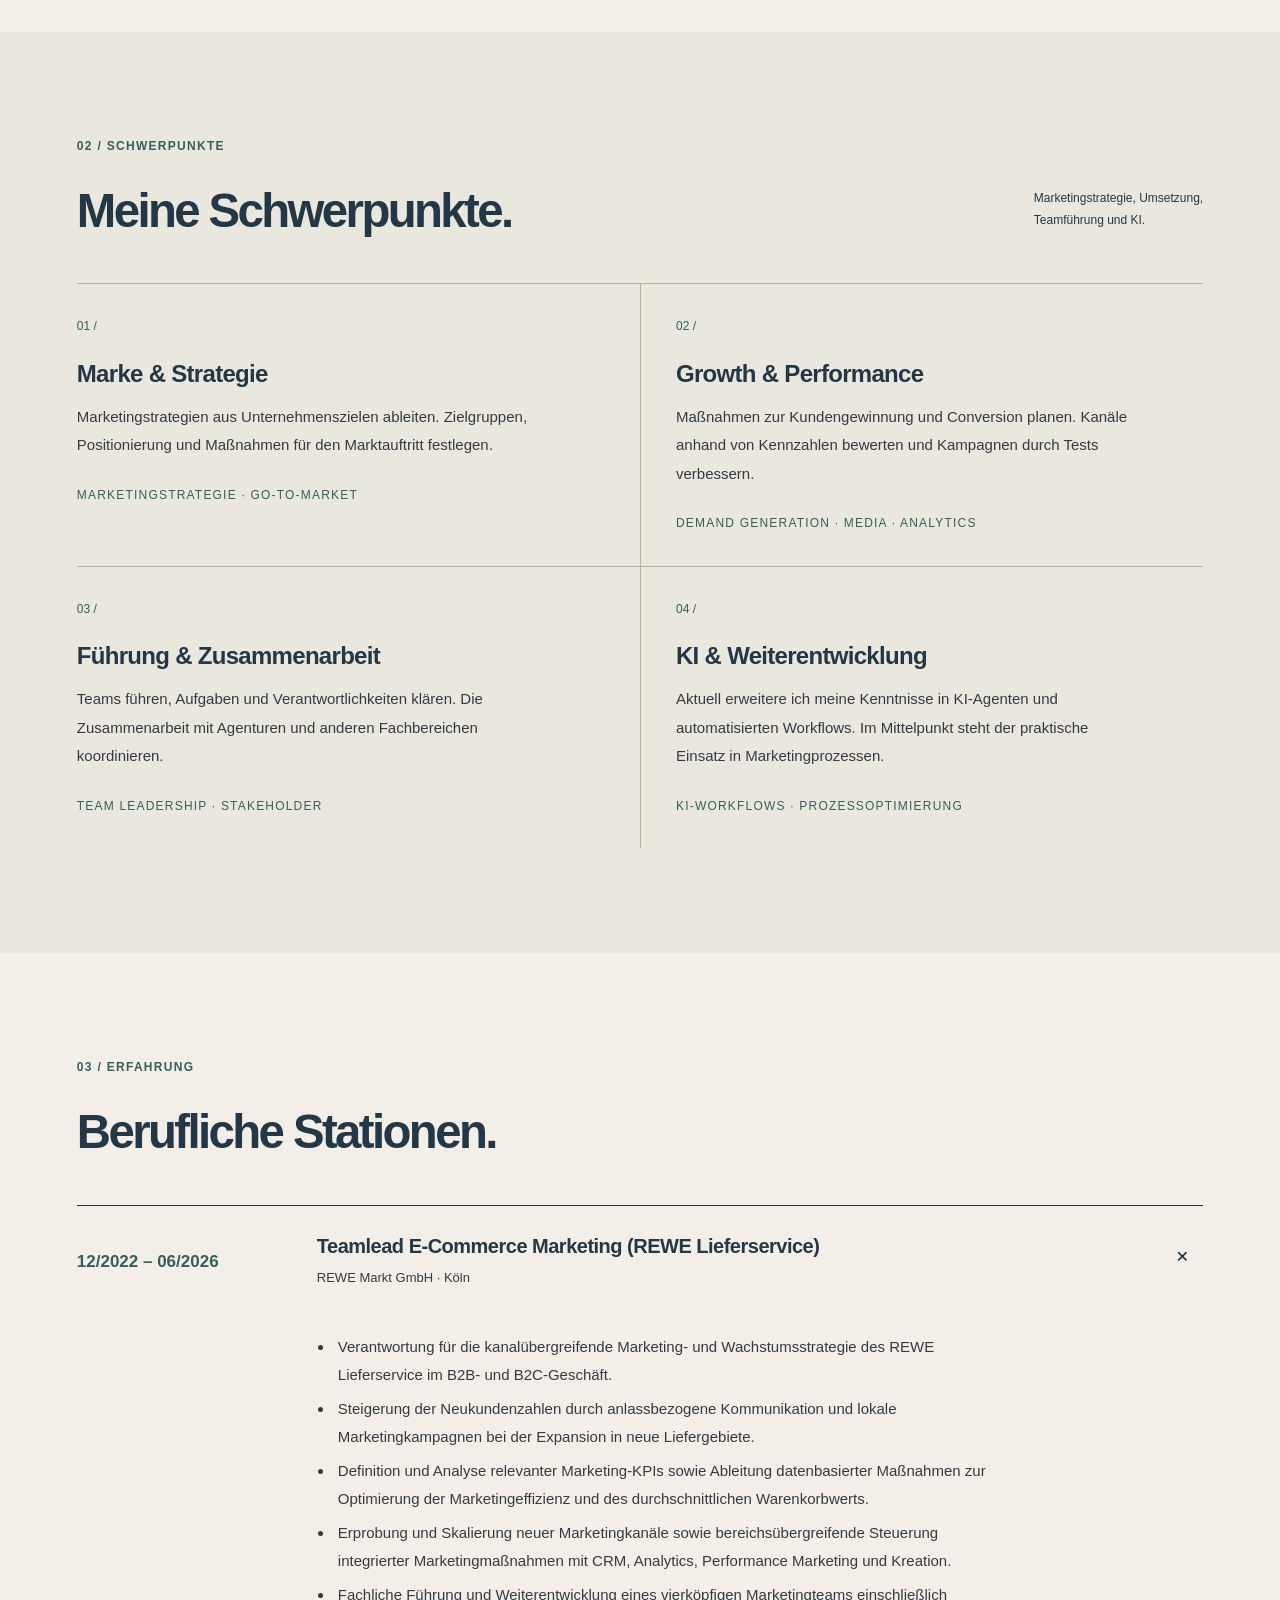
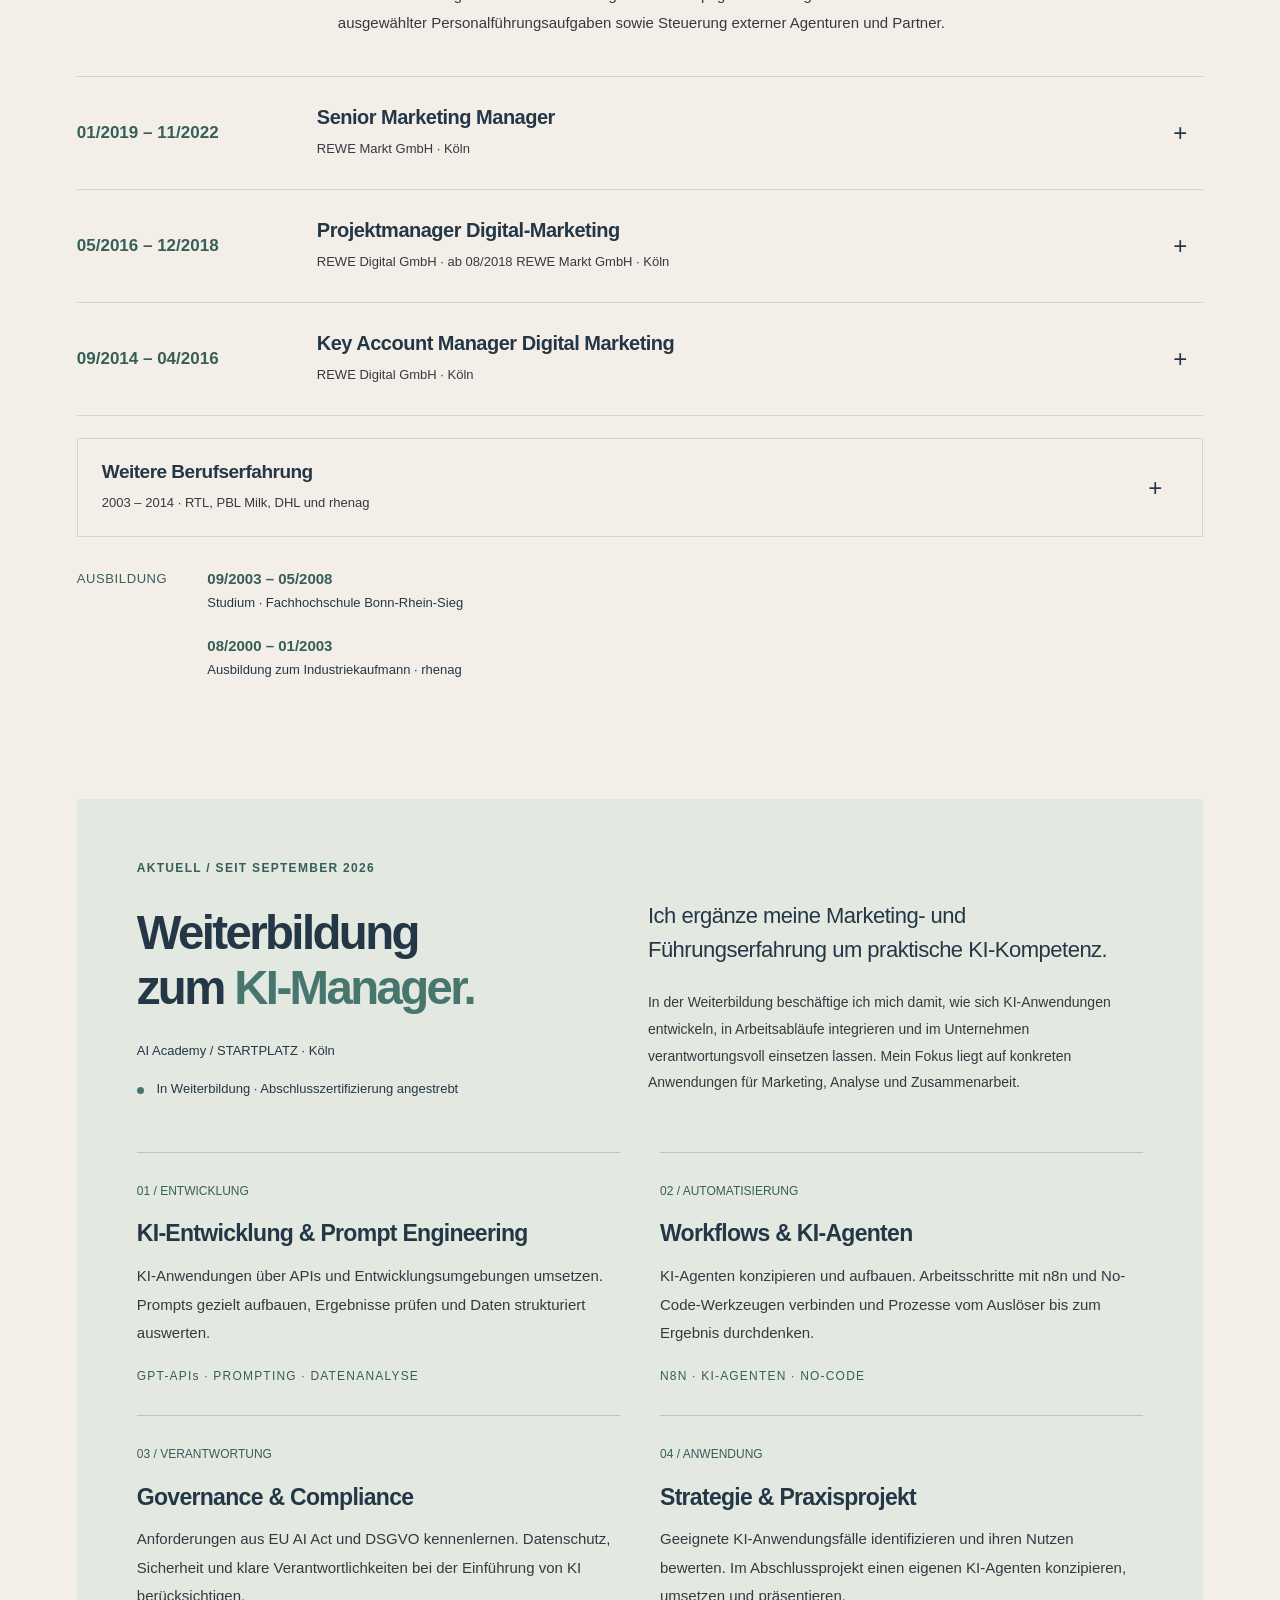
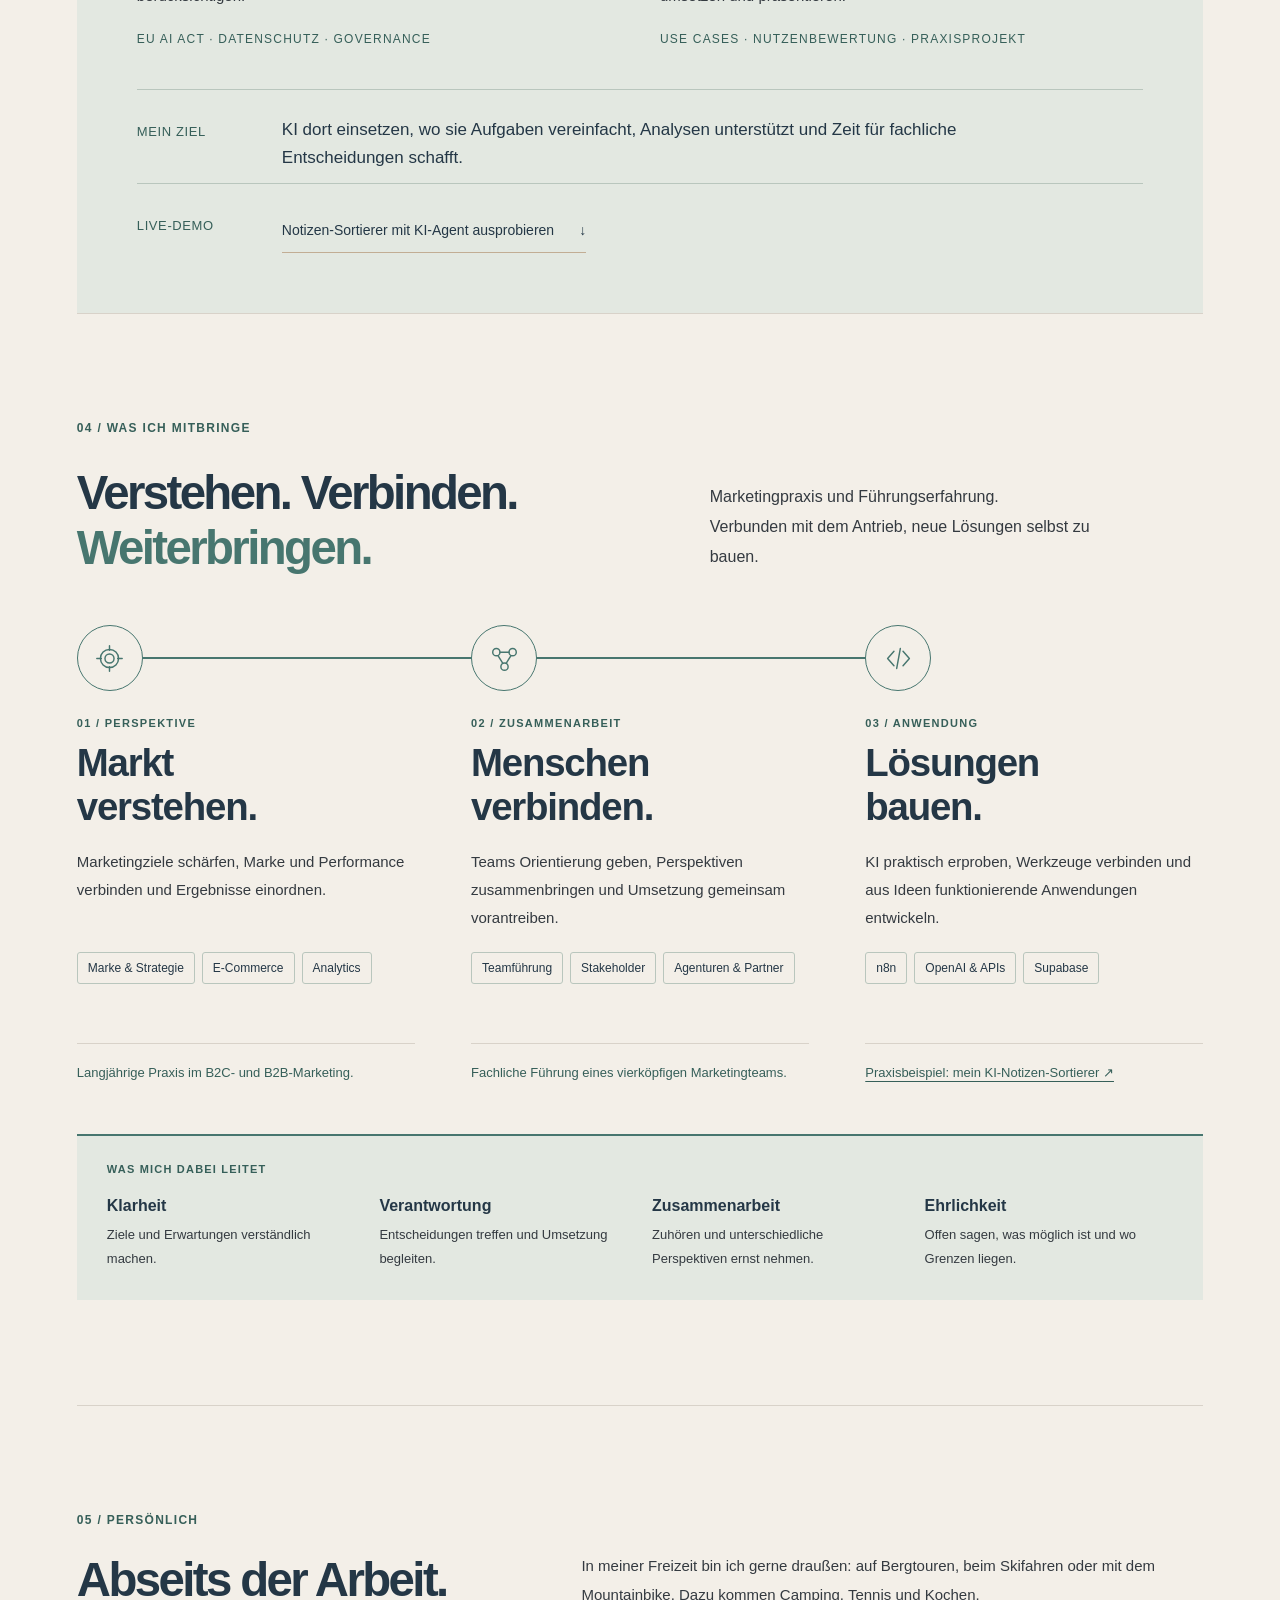
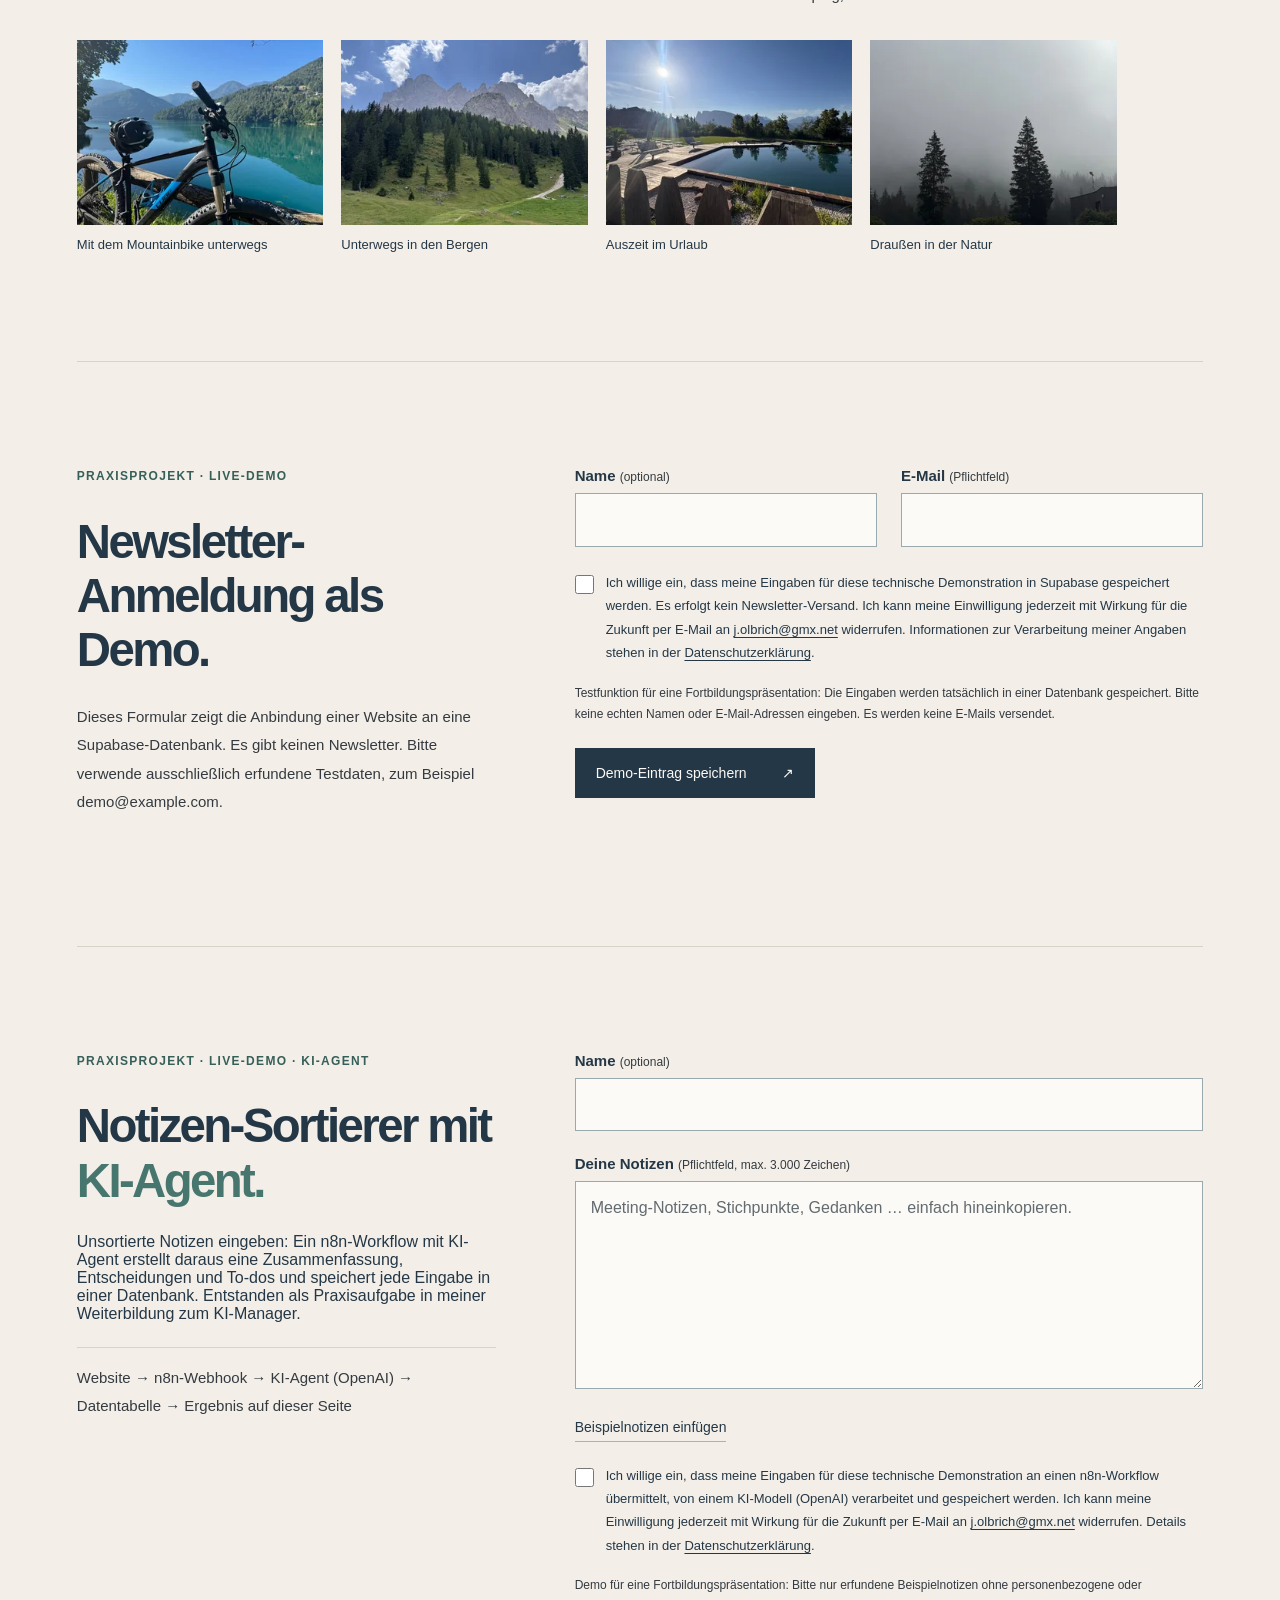
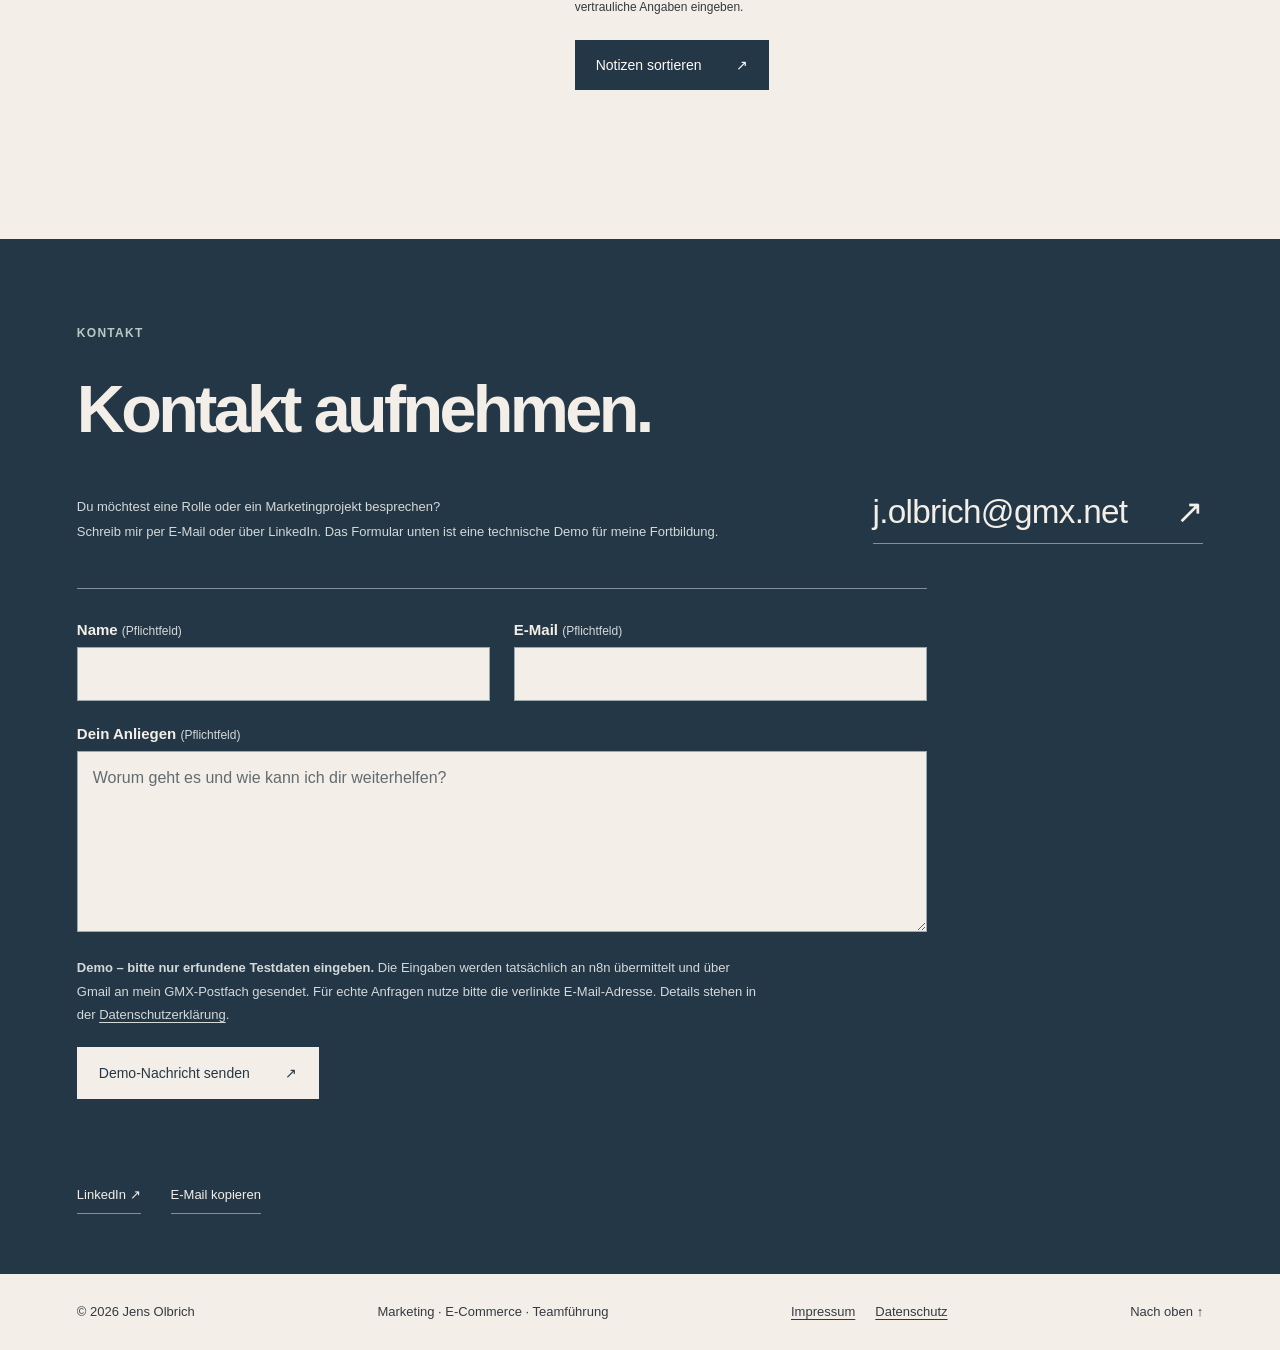
==== commit 6d618a99: "Add competence circuit and personal values" ====
--- a/index.html
+++ b/index.html
@@ -1,5 +1,5 @@
 <!doctype html>
-<html lang="de"><head><meta charset="utf-8"><meta name="viewport" content="width=device-width,initial-scale=1"><meta name="description" content="Jens Olbrich – Marketing an der Schnittstelle von Brand und Performance. Über 15 Jahre Erfahrung in Marketingstrategie, E-Commerce und Teamführung."><meta name="theme-color" content="#F3EFE8"><title>Jens Olbrich – Marketing, Marke & Performance</title><link rel="stylesheet" href="styles.css"><script src="contact-config.js" defer></script><script src="script.js" defer></script><script src="contact.js" defer></script><script src="newsletter-config.js" defer></script><script src="newsletter.js" defer></script><script src="notizen.js" defer></script></head>
+<html lang="de"><head><meta charset="utf-8"><meta name="viewport" content="width=device-width,initial-scale=1"><meta name="description" content="Jens Olbrich – Marketing an der Schnittstelle von Brand und Performance. Über 15 Jahre Erfahrung in Marketingstrategie, E-Commerce und Teamführung."><meta name="theme-color" content="#F3EFE8"><title>Jens Olbrich – Marketing, Marke & Performance</title><link rel="stylesheet" href="styles.css"><script src="contact-config.js" defer></script><script src="script.js" defer></script><script src="contact.js" defer></script><script src="newsletter-config.js" defer></script><script src="newsletter.js" defer></script><script src="notizen.js" defer></script><link rel="stylesheet" href="competence.css"><script src="competence.js" defer></script></head>
 <body><a class="skip" href="#main">Zum Inhalt</a><header><a class="identity" href="#start" aria-label="Jens Olbrich – Startseite"><img src="assets/logo.png" alt="" width="64" height="35"><span>Jens Olbrich<small>MARKETING & DIGITAL-STRATEGIE</small></span></a><button class="menu" aria-expanded="false" aria-controls="navigation">Menü <span>☰</span></button><nav id="navigation" aria-label="Hauptnavigation"><a href="#profil">Profil</a><a href="#schwerpunkte">Schwerpunkte</a><a href="#erfahrung">Erfahrung</a><a href="#ki-weiterbildung">KI & Projekte</a><a href="#persoenlich">Persönlich</a><a class="nav-contact" href="#kontakt">Kontakt <span>↗</span></a></nav></header>
 <main id="main"><section class="hero wrap" id="start"><div class="hero-copy"><p class="eyebrow"><span class="dot"></span> JENS OLBRICH · REGION KÖLN / BONN</p><h1>Marketing zwischen<br><em>Marke und Performance.</em></h1><p class="intro">Ich verbinde strategischen Weitblick mit pragmatischer Umsetzung. Seit über 15 Jahren arbeite ich an der Schnittstelle von Marke, Performance und E-Commerce und bringe Menschen und Perspektiven zusammen. Dabei sind mir klare Ziele, eine respektvolle Zusammenarbeit und nachvollziehbare Ergebnisse wichtig. Aktuell erweitere ich meine Marketing- und Führungserfahrung um neue Möglichkeiten durch KI und Automatisierung.</p><div class="actions"><a class="button" href="#kontakt">Kontakt aufnehmen <span>↗</span></a><a class="text-link" href="#erfahrung">Meine Erfahrung <span>↓</span></a></div></div><div class="hero-visual"><div class="portrait-frame"><img class="portrait" src="assets/jens-olbrich-2025-800.webp" srcset="assets/jens-olbrich-2025-400.webp 400w, assets/jens-olbrich-2025-800.webp 800w" sizes="(max-width: 640px) 80vw, (max-width: 900px) 300px, 360px" width="800" height="761" decoding="async" alt="Schwarz-Weiß-Porträt von Jens Olbrich im weißen Hemd" fetchpriority="high"></div><div class="photo-caption"><span>Jens Olbrich<br>Marketing · E-Commerce · Teamführung</span><span class="round-arrow" aria-hidden="true">↗</span></div></div><a class="scroll-note" href="#profil">WEITER ENTDECKEN <span>↓</span></a></section>
 <div class="proof wrap" aria-label="Profil im Überblick"><div><strong>15+</strong><span>Jahre Marketingerfahrung</span></div><div><strong>B2C & B2B</strong><span>Erfahrung in beiden Märkten</span></div><div><strong>Brand × Performance</strong><span>Strategie und Umsetzung</span></div></div>
@@ -7,6 +7,15 @@
 <section class="expertise section" id="schwerpunkte"><div class="wrap"><div class="section-heading"><div><p class="eyebrow">02 / SCHWERPUNKTE</p><h2>Meine Schwerpunkte.</h2></div><p>Marketingstrategie, Umsetzung,<br>Teamführung und KI.</p></div><div class="expertise-grid"><article><span class="number">01 /</span><h3>Marke & Strategie</h3><p>Marketingstrategien aus Unternehmenszielen ableiten. Zielgruppen, Positionierung und Maßnahmen für den Marktauftritt festlegen.</p><span class="tags">MARKETINGSTRATEGIE · GO-TO-MARKET</span></article><article><span class="number">02 /</span><h3>Growth & Performance</h3><p>Maßnahmen zur Kundengewinnung und Conversion planen. Kanäle anhand von Kennzahlen bewerten und Kampagnen durch Tests verbessern.</p><span class="tags">DEMAND GENERATION · MEDIA · ANALYTICS</span></article><article><span class="number">03 /</span><h3>Führung & Zusammenarbeit</h3><p>Teams führen, Aufgaben und Verantwortlichkeiten klären. Die Zusammenarbeit mit Agenturen und anderen Fachbereichen koordinieren.</p><span class="tags">TEAM LEADERSHIP · STAKEHOLDER</span></article><article><span class="number">04 /</span><h3>KI & Weiterentwicklung</h3><p>Aktuell erweitere ich meine Kenntnisse in KI-Agenten und automatisierten Workflows. Im Mittelpunkt steht der praktische Einsatz in Marketingprozessen.</p><span class="tags">KI-WORKFLOWS · PROZESSOPTIMIERUNG</span></article></div></div></section>
 <section class="section wrap" id="erfahrung"><div class="section-heading"><div><p class="eyebrow">03 / ERFAHRUNG</p><h2>Berufliche Stationen.</h2></div></div><div class="timeline"><details open><summary><span class="period">12/2022 – 06/2026</span><span><strong>Teamlead E-Commerce Marketing (REWE Lieferservice)</strong><small>REWE Markt GmbH · Köln</small></span><span class="toggle" aria-hidden="true">+</span></summary><div class="detail-body"><ul><li>Verantwortung für die kanalübergreifende Marketing- und Wachstumsstrategie des REWE Lieferservice im B2B- und B2C-Geschäft.</li><li>Steigerung der Neukundenzahlen durch anlassbezogene Kommunikation und lokale Marketingkampagnen bei der Expansion in neue Liefergebiete.</li><li>Definition und Analyse relevanter Marketing-KPIs sowie Ableitung datenbasierter Maßnahmen zur Optimierung der Marketingeffizienz und des durchschnittlichen Warenkorbwerts.</li><li>Erprobung und Skalierung neuer Marketingkanäle sowie bereichsübergreifende Steuerung integrierter Marketingmaßnahmen mit CRM, Analytics, Performance Marketing und Kreation.</li><li>Fachliche Führung und Weiterentwicklung eines vierköpfigen Marketingteams einschließlich ausgewählter Personalführungsaufgaben sowie Steuerung externer Agenturen und Partner.</li></ul></div></details><details><summary><span class="period">01/2019 – 11/2022</span><span><strong>Senior Marketing Manager</strong><small>REWE Markt GmbH · Köln</small></span><span class="toggle" aria-hidden="true">+</span></summary><div class="detail-body"><ul><li>Konzeption und Steuerung crossmedialer Marketingkampagnen zur Steigerung von Reichweite, Neukundengewinnung und Markenwirkung.</li><li>Bereichsübergreifende Koordination von E-Commerce, Brand, CRM und Performance Marketing zur integrierten Umsetzung von Marketingmaßnahmen.</li><li>Analyse relevanter Marketing-KPIs und Ableitung von Optimierungsmaßnahmen zur kontinuierlichen Weiterentwicklung von Kampagnen und Kanalmix.</li></ul></div></details><details><summary><span class="period">05/2016 – 12/2018</span><span><strong>Projektmanager Digital-Marketing</strong><small>REWE Digital GmbH · ab 08/2018 REWE Markt GmbH · Köln</small></span><span class="toggle" aria-hidden="true">+</span></summary><div class="detail-body"><ul><li>Steuerung digitaler Marketing- und E-Commerce-Projekte für REWE-Eigenmarken, Retail-Kooperationen und übergreifende Kampagnen, einschließlich projektabhängiger operativer Umsetzung.</li><li>Entwicklung und Umsetzung integrierter Digital-Marketing-Maßnahmen in Zusammenarbeit mit internen Fachbereichen und externen Partnern.</li></ul></div></details><details><summary><span class="period">09/2014 – 04/2016</span><span><strong>Key Account Manager Digital Marketing</strong><small>REWE Digital GmbH · Köln</small></span><span class="toggle" aria-hidden="true">+</span></summary><div class="detail-body"><ul><li>Schnittstelle zwischen dem klassischen REWE-Marketing und der Digital- und E-Commerce-Einheit zur Abstimmung und Umsetzung digitaler Marketingprojekte.</li><li>Übertragung klassischer Marketingkampagnen in digitale Kampagnenkonzepte sowie Koordination der Umsetzung mit beteiligten Fachbereichen.</li><li>Präsentation digitaler Kampagnen und ihrer Ergebnisse gegenüber dem klassischen Marketing sowie Bewertung der Kampagnenperformance.</li></ul></div></details></div><details class="earlier-career"><summary><span><strong>Weitere Berufserfahrung</strong><small>2003 – 2014 · RTL, PBL Milk, DHL und rhenag</small></span><span class="toggle" aria-hidden="true">+</span></summary><div class="timeline earlier-timeline"><details><summary><span class="period">01/2014 – 07/2014</span><span><strong>Senior Key Account Manager</strong><small>Mediengruppe RTL Deutschland · Köln</small></span><span class="toggle" aria-hidden="true">+</span></summary><div class="detail-body"><ul><li>Kommissarische Leitung des Bereichs Sales &amp; Kooperationen mit fachlicher Steuerungs- und anteiliger Personalverantwortung.</li><li>Zusammenarbeit mit dem Vermarkter IP Deutschland.</li></ul></div></details><details><summary><span class="period">08/2009 – 12/2013</span><span><strong>Key Account Manager</strong><small>Mediengruppe RTL Deutschland · Köln</small></span><span class="toggle" aria-hidden="true">+</span></summary><div class="detail-body"><ul><li>Betreuung und Weiterentwicklung von Key Accounts.</li><li>Steuerung digitaler Vermarktungskampagnen.</li></ul></div></details><details><summary><span class="period">08/2008 – 07/2009</span><span><strong>Beratung &amp; Projektmanagement</strong><small>PBL Milk GmbH · Köln</small></span><span class="toggle" aria-hidden="true">+</span></summary><div class="detail-body"><ul><li>B2B-Kommunikations- und Produktkampagnen.</li><li>Kundenevents.</li></ul></div></details><details><summary><span class="period">04/2007 – 06/2008</span><span><strong>Praktikum &amp; Abschlussarbeit</strong><small>Deutsche Post DHL · Bonn</small></span><span class="toggle" aria-hidden="true">+</span></summary><div class="detail-body"><ul><li>Mitarbeit am DHL-Packstation-Rollout.</li><li>Strategisches Kooperationsmarketing.</li></ul></div></details><details><summary><span class="period">01/2003 – 08/2003</span><span><strong>Marketing</strong><small>rhenag Rheinische Energie AG</small></span><span class="toggle" aria-hidden="true">+</span></summary><div class="detail-body"><ul><li>Kommunikationsmaßnahmen.</li><li>Veranstaltungen.</li></ul></div></details></div></details><div class="education"><span>AUSBILDUNG</span><div><p><strong>09/2003 – 05/2008</strong><br>Studium · Fachhochschule Bonn-Rhein-Sieg</p><p><strong>08/2000 – 01/2003</strong><br>Ausbildung zum Industriekaufmann · rhenag</p></div></div></section>
 <section class="section wrap ai-expanded" id="ki-weiterbildung" aria-labelledby="ai-heading"><div class="ai-heading"><div><p class="eyebrow">AKTUELL / SEIT SEPTEMBER 2026</p><h2 id="ai-heading">Weiterbildung<br>zum <em>KI-Manager.</em></h2><p class="ai-provider">AI Academy / STARTPLATZ · Köln</p><span class="status"><span class="dot"></span> In Weiterbildung · Abschlusszertifizierung angestrebt</span></div><div class="ai-context"><p class="large">Ich ergänze meine Marketing- und Führungserfahrung um praktische KI-Kompetenz.</p><p>In der Weiterbildung beschäftige ich mich damit, wie sich KI-Anwendungen entwickeln, in Arbeitsabläufe integrieren und im Unternehmen verantwortungsvoll einsetzen lassen. Mein Fokus liegt auf konkreten Anwendungen für Marketing, Analyse und Zusammenarbeit.</p></div></div><div class="ai-topics"><article><span class="number">01 / ENTWICKLUNG</span><h3>KI-Entwicklung & Prompt Engineering</h3><p>KI-Anwendungen über APIs und Entwicklungsumgebungen umsetzen. Prompts gezielt aufbauen, Ergebnisse prüfen und Daten strukturiert auswerten.</p><span class="tags">GPT-APIs · PROMPTING · DATENANALYSE</span></article><article><span class="number">02 / AUTOMATISIERUNG</span><h3>Workflows & KI-Agenten</h3><p>KI-Agenten konzipieren und aufbauen. Arbeitsschritte mit n8n und No-Code-Werkzeugen verbinden und Prozesse vom Auslöser bis zum Ergebnis durchdenken.</p><span class="tags">N8N · KI-AGENTEN · NO-CODE</span></article><article><span class="number">03 / VERANTWORTUNG</span><h3>Governance & Compliance</h3><p>Anforderungen aus EU AI Act und DSGVO kennenlernen. Datenschutz, Sicherheit und klare Verantwortlichkeiten bei der Einführung von KI berücksichtigen.</p><span class="tags">EU AI ACT · DATENSCHUTZ · GOVERNANCE</span></article><article><span class="number">04 / ANWENDUNG</span><h3>Strategie & Praxisprojekt</h3><p>Geeignete KI-Anwendungsfälle identifizieren und ihren Nutzen bewerten. Im Abschlussprojekt einen eigenen KI-Agenten konzipieren, umsetzen und präsentieren.</p><span class="tags">USE CASES · NUTZENBEWERTUNG · PRAXISPROJEKT</span></article></div><div class="ai-transfer"><span>MEIN ZIEL</span><p>KI dort einsetzen, wo sie Aufgaben vereinfacht, Analysen unterstützt und Zeit für fachliche Entscheidungen schafft.</p></div><div class="ai-transfer"><span>LIVE-DEMO</span><p><a class="text-link" href="#notizen-sortierer">Notizen-Sortierer mit KI-Agent ausprobieren <span>↓</span></a></p></div></section>
-<section class="section wrap approach"><p class="eyebrow">04 / ZUSAMMENARBEIT</p><h2>So gehe ich vor.</h2><div class="steps"><article><span>01</span><h3>Verstehen.</h3><p>Ziele, Kundenbedürfnisse und Ausgangslage klären.</p></article><article><span>02</span><h3>Ausrichten.</h3><p>Prioritäten, Maßnahmen und Verantwortlichkeiten gemeinsam festlegen.</p></article><article><span>03</span><h3>Umsetzen.</h3><p>Aufgaben koordinieren und die Umsetzung mit den Beteiligten abstimmen.</p></article><article><span>04</span><h3>Verbessern.</h3><p>Ergebnisse prüfen und Maßnahmen auf Basis der Erkenntnisse anpassen.</p></article></div></section>
+<section class="section wrap competence-map" id="was-ich-mitbringe" aria-labelledby="competence-heading">
+<div class="competence-heading"><div><p class="eyebrow">04 / WAS ICH MITBRINGE</p><h2 id="competence-heading">Verstehen. Verbinden.<br><em>Weiterbringen.</em></h2></div><p>Marketingpraxis und Führungserfahrung.<br>Verbunden mit dem Antrieb, neue Lösungen selbst zu bauen.</p></div>
+<div class="competence-circuit">
+<svg class="circuit-wire" viewBox="0 0 1000 70" preserveAspectRatio="none" aria-hidden="true"><path class="wire-base" d="M 0 35 H 1000"/><path class="wire-draw" d="M 0 35 H 1000" pathLength="1"/></svg>
+<article class="circuit-station"><div class="circuit-node" aria-hidden="true"><svg viewBox="0 0 32 32"><circle cx="16" cy="16" r="10"/><circle cx="16" cy="16" r="5"/><path d="M16 2v5m0 18v5M2 16h5m18 0h5"/></svg></div><p class="circuit-step">01 / PERSPEKTIVE</p><h3>Markt<br>verstehen.</h3><p>Marketingziele schärfen, Marke und Performance verbinden und Ergebnisse einordnen.</p><ul class="circuit-tools" aria-label="Kompetenzen im Marketing"><li>Marke &amp; Strategie</li><li>E-Commerce</li><li>Analytics</li></ul><p class="circuit-proof">Langjährige Praxis im B2C- und B2B-Marketing.</p></article>
+<article class="circuit-station"><div class="circuit-node" aria-hidden="true"><svg viewBox="0 0 32 32"><circle cx="7" cy="9" r="4"/><circle cx="25" cy="9" r="4"/><circle cx="16" cy="25" r="4"/><path d="M11 9h10M9 13l5 8m9-8-5 8"/></svg></div><p class="circuit-step">02 / ZUSAMMENARBEIT</p><h3>Menschen<br>verbinden.</h3><p>Teams Orientierung geben, Perspektiven zusammenbringen und Umsetzung gemeinsam vorantreiben.</p><ul class="circuit-tools" aria-label="Kompetenzen in der Zusammenarbeit"><li>Teamführung</li><li>Stakeholder</li><li>Agenturen &amp; Partner</li></ul><p class="circuit-proof">Fachliche Führung eines vierköpfigen Marketingteams.</p></article>
+<article class="circuit-station"><div class="circuit-node" aria-hidden="true"><svg viewBox="0 0 32 32"><path d="m11 8-7 8 7 8m10-16 7 8-7 8M18 5l-4 22"/></svg></div><p class="circuit-step">03 / ANWENDUNG</p><h3>Lösungen<br>bauen.</h3><p>KI praktisch erproben, Werkzeuge verbinden und aus Ideen funktionierende Anwendungen entwickeln.</p><ul class="circuit-tools" aria-label="Praktisch eingesetzte Werkzeuge"><li>n8n</li><li>OpenAI &amp; APIs</li><li>Supabase</li></ul><a class="circuit-proof circuit-project" href="#notizen-sortierer">Praxisbeispiel: mein KI-Notizen-Sortierer <span aria-hidden="true">↗</span></a></article>
+</div>
+<div class="competence-foundation"><p class="foundation-label">WAS MICH DABEI LEITET</p><div class="foundation-grid"><div><h4>Klarheit</h4><p>Ziele und Erwartungen verständlich machen.</p></div><div><h4>Verantwortung</h4><p>Entscheidungen treffen und Umsetzung begleiten.</p></div><div><h4>Zusammenarbeit</h4><p>Zuhören und unterschiedliche Perspektiven ernst nehmen.</p></div><div><h4>Ehrlichkeit</h4><p>Offen sagen, was möglich ist und wo Grenzen liegen.</p></div></div></div>
+</section>
 <section class="section wrap personal" id="persoenlich" aria-labelledby="personal-heading"><div class="personal-intro"><div><p class="eyebrow">05 / PERSÖNLICH</p><h2 id="personal-heading">Abseits der Arbeit.</h2></div><p>In meiner Freizeit bin ich gerne draußen: auf Bergtouren, beim Skifahren oder mit dem Mountainbike. Dazu kommen Camping, Tennis und Kochen.</p></div><div class="personal-gallery"><figure><img src="assets/privat-mountainbike-640.webp" srcset="assets/privat-mountainbike-320.webp 320w, assets/privat-mountainbike-640.webp 640w" sizes="(max-width: 640px) 42vw, (max-width: 900px) 310px, 247px" width="640" height="480" decoding="async" alt="Mountainbike mit Helm am Ufer eines Bergsees" loading="lazy"><figcaption>Mit dem Mountainbike unterwegs</figcaption></figure><figure><img src="assets/privat-bergtouren-640.webp" srcset="assets/privat-bergtouren-320.webp 320w, assets/privat-bergtouren-640.webp 640w" sizes="(max-width: 640px) 42vw, (max-width: 900px) 310px, 247px" width="640" height="480" decoding="async" alt="Bergmassiv mit Wald und einem Wanderweg" loading="lazy"><figcaption>Unterwegs in den Bergen</figcaption></figure><figure><img src="assets/privat-auszeit-640.webp" srcset="assets/privat-auszeit-320.webp 320w, assets/privat-auszeit-640.webp 640w" sizes="(max-width: 640px) 42vw, (max-width: 900px) 310px, 247px" width="640" height="480" decoding="async" alt="Naturpool mit Holzterrasse und Blick auf die Berge" loading="lazy"><figcaption>Auszeit im Urlaub</figcaption></figure><figure><img src="assets/privat-natur-640.webp" srcset="assets/privat-natur-320.webp 320w, assets/privat-natur-640.webp 640w" sizes="(max-width: 640px) 42vw, (max-width: 900px) 310px, 247px" width="640" height="480" decoding="async" alt="Nadelbäume und eine Holzhütte im Nebel" loading="lazy"><figcaption>Draußen in der Natur</figcaption></figure></div></section>
 <section class="section wrap newsletter" id="newsletter" aria-labelledby="newsletter-heading"><div class="newsletter-intro"><p class="eyebrow">PRAXISPROJEKT · LIVE-DEMO</p><h2 id="newsletter-heading">Newsletter-Anmeldung als Demo.</h2><p>Dieses Formular zeigt die Anbindung einer Website an eine Supabase-Datenbank. Es gibt keinen Newsletter. Bitte verwende ausschließlich erfundene Testdaten, zum Beispiel demo@example.com.</p></div><form id="newsletter-form" aria-describedby="newsletter-help"><div class="form-row"><div class="form-field"><label for="newsletter-name">Name <span>(optional)</span></label><input id="newsletter-name" name="name" type="text" maxlength="120" autocomplete="name"></div><div class="form-field"><label for="newsletter-email">E-Mail <span>(Pflichtfeld)</span></label><input id="newsletter-email" name="email" type="email" maxlength="254" autocomplete="email" required></div></div><label class="newsletter-consent"><input type="checkbox" name="consent" required><span>Ich willige ein, dass meine Eingaben für diese technische Demonstration in Supabase gespeichert werden. Es erfolgt kein Newsletter-Versand. Ich kann meine Einwilligung jederzeit mit Wirkung für die Zukunft per E-Mail an <a href="mailto:j.olbrich@gmx.net">j.olbrich@gmx.net</a> widerrufen. Informationen zur Verarbeitung meiner Angaben stehen in der <a href="datenschutz.html#newsletter-datenschutz">Datenschutzerklärung</a>.</span></label><p class="newsletter-help" id="newsletter-help">Testfunktion für eine Fortbildungspräsentation: Die Eingaben werden tatsächlich in einer Datenbank gespeichert. Bitte keine echten Namen oder E-Mail-Adressen eingeben. Es werden keine E-Mails versendet.</p><button class="button" type="submit">Demo-Eintrag speichern <span aria-hidden="true">↗</span></button><p id="newsletter-status" class="newsletter-status" role="status" aria-live="polite" aria-atomic="true"></p><noscript><p>Für die Anmeldung wird JavaScript benötigt.</p></noscript></form></section><section class="section wrap newsletter notes-demo" id="notizen-sortierer" aria-labelledby="notes-heading"><div class="newsletter-intro"><p class="eyebrow">PRAXISPROJEKT · LIVE-DEMO · KI-AGENT</p><h2 id="notes-heading">Notizen-Sortierer mit <em>KI-Agent.</em></h2><p>Unsortierte Notizen eingeben: Ein n8n-Workflow mit KI-Agent erstellt daraus eine Zusammenfassung, Entscheidungen und To-dos und speichert jede Eingabe in einer Datenbank. Entstanden als Praxisaufgabe in meiner Weiterbildung zum KI-Manager.</p><p class="notes-flow">Website → n8n-Webhook → KI-Agent (OpenAI) → Datentabelle → Ergebnis auf dieser Seite</p></div><form id="notes-form" aria-describedby="notes-help"><div class="form-field"><label for="notes-name">Name <span>(optional)</span></label><input id="notes-name" name="name" type="text" maxlength="120" autocomplete="off"></div><div class="form-field"><label for="notes-text">Deine Notizen <span>(Pflichtfeld, max. 3.000 Zeichen)</span></label><textarea id="notes-text" name="notes" rows="7" maxlength="3000" required placeholder="Meeting-Notizen, Stichpunkte, Gedanken … einfach hineinkopieren."></textarea></div><button class="notes-example" id="notes-example" type="button">Beispielnotizen einfügen</button><label class="newsletter-consent"><input type="checkbox" name="consent" required><span>Ich willige ein, dass meine Eingaben für diese technische Demonstration an einen n8n-Workflow übermittelt, von einem KI-Modell (OpenAI) verarbeitet und gespeichert werden. Ich kann meine Einwilligung jederzeit mit Wirkung für die Zukunft per E-Mail an <a href="mailto:j.olbrich@gmx.net">j.olbrich@gmx.net</a> widerrufen. Details stehen in der <a href="datenschutz.html#notizen-datenschutz">Datenschutzerklärung</a>.</span></label><p class="newsletter-help" id="notes-help">Demo für eine Fortbildungspräsentation: Bitte nur erfundene Beispielnotizen ohne personenbezogene oder vertrauliche Angaben eingeben.</p><button class="button" type="submit">Notizen sortieren <span aria-hidden="true">↗</span></button><p id="notes-status" class="newsletter-status" role="status" aria-live="polite" aria-atomic="true"></p><div id="notes-result" class="notes-result" hidden></div><noscript><p>Für die Demo wird JavaScript benötigt.</p></noscript></form></section><section class="contact" id="kontakt"><div class="wrap"><p class="eyebrow">KONTAKT</p><h2>Kontakt aufnehmen.</h2><div class="contact-bottom"><p>Du möchtest eine Rolle oder ein Marketingprojekt besprechen?<br>Schreib mir per E-Mail oder über LinkedIn. Das Formular unten ist eine technische Demo für meine Fortbildung.</p><a class="contact-mail" href="mailto:j.olbrich@gmx.net">j.olbrich@gmx.net <span>↗</span></a></div><form id="contact-form" class="contact-form" aria-label="Kontaktformular als Demo" aria-describedby="contact-help" method="post"><div class="form-row"><div class="form-field"><label for="contact-name">Name <span>(Pflichtfeld)</span></label><input id="contact-name" name="name" type="text" autocomplete="name" required maxlength="120"></div><div class="form-field"><label for="contact-email">E-Mail <span>(Pflichtfeld)</span></label><input id="contact-email" name="email" type="email" autocomplete="email" required maxlength="254"></div></div><div class="form-field"><label for="contact-message">Dein Anliegen <span>(Pflichtfeld)</span></label><textarea id="contact-message" name="anliegen" rows="6" required maxlength="5000" placeholder="Worum geht es und wie kann ich dir weiterhelfen?"></textarea></div><p id="contact-help" class="form-help"><strong>Demo – bitte nur erfundene Testdaten eingeben.</strong> Die Eingaben werden tatsächlich an n8n übermittelt und über Gmail an mein GMX-Postfach gesendet. Für echte Anfragen nutze bitte die verlinkte E-Mail-Adresse. Details stehen in der <a href="datenschutz.html">Datenschutzerklärung</a>.</p><button class="button form-submit" type="submit">Demo-Nachricht senden <span aria-hidden="true">↗</span></button><p id="contact-status" class="form-status" role="status" aria-live="polite" aria-atomic="true"></p><noscript><p>Zum Senden über das Formular wird JavaScript benötigt. Alternativ kannst du mir an <a href="mailto:j.olbrich@gmx.net">j.olbrich@gmx.net</a> schreiben.</p></noscript></form><div class="contact-links"><a href="https://www.linkedin.com/in/jens-olbrich/" target="_blank" rel="noopener noreferrer">LinkedIn ↗</a><button id="copy-email" type="button">E-Mail kopieren</button><span id="copy-status" role="status"></span></div></div></section></main><footer class="wrap"><span>© <span id="year">2026</span> Jens Olbrich</span><span>Marketing · E-Commerce · Teamführung</span><nav class="legal-links" aria-label="Rechtliche Informationen"><a href="impressum.html">Impressum</a><a href="datenschutz.html">Datenschutz</a></nav><a href="#start">Nach oben ↑</a></footer></body></html>
--- a/competence.css
+++ b/competence.css
@@ -0,0 +1,17 @@
+.competence-map{border-top:1px solid var(--line)}
+.competence-heading{display:grid;grid-template-columns:1.1fr 1fr;gap:8%;align-items:end;margin-bottom:50px}
+.competence-heading h2{margin-bottom:0}.competence-heading>p{font-size:16px;line-height:1.85;max-width:420px;color:var(--ink);margin-bottom:4px}
+.competence-circuit{display:grid;grid-template-columns:repeat(3,minmax(0,1fr));gap:5%;position:relative}
+.circuit-wire{position:absolute;top:0;left:33px;width:calc(66.666% + 11px);height:66px;overflow:visible;pointer-events:none}
+.circuit-wire path{fill:none;stroke-width:2;vector-effect:non-scaling-stroke}.wire-base{stroke:var(--line)}.wire-draw{stroke:var(--teal)}
+.circuit-station{position:relative;min-width:0}.circuit-node{position:relative;z-index:1;width:66px;height:66px;background:var(--ivory);border:1px solid var(--teal);display:grid;place-items:center;border-radius:50%;color:var(--teal)}
+.circuit-node svg{width:29px;height:29px;fill:none;stroke:currentColor;stroke-width:1.6;stroke-linecap:round;stroke-linejoin:round}
+.circuit-step{font-size:11px;letter-spacing:1.3px;color:#365f59;font-weight:650;margin:26px 0 12px}.circuit-station h3{font-size:clamp(29px,3vw,40px);line-height:1.13;letter-spacing:-1.2px;margin:0 0 20px}
+.circuit-station>p:not(.circuit-step):not(.circuit-proof){font-size:15px;line-height:1.85;color:var(--ink);margin-bottom:20px;min-height:84px}
+.circuit-tools{list-style:none;display:flex;flex-wrap:wrap;gap:7px;padding:0;margin:0 0 25px;min-height:66px;align-content:start}
+.circuit-tools li{font-size:12px;line-height:1.5;border:1px solid #b9c6bd;padding:6px 10px;border-radius:3px;color:var(--navy)}
+.circuit-proof{display:block;border-top:1px solid var(--line);padding-top:17px;margin:0;font-size:13px;line-height:1.8;color:#365f59}.circuit-project{text-decoration:underline;text-underline-offset:4px}.circuit-project:hover{color:var(--navy)}
+.competence-foundation{margin-top:50px;background:#e3e8e1;padding:27px 30px 30px;border-top:2px solid var(--teal)}.foundation-label{font-size:11px;letter-spacing:1.2px;font-weight:650;color:#365f59;margin-bottom:22px}.foundation-grid{display:grid;grid-template-columns:repeat(4,minmax(0,1fr));gap:24px}.foundation-grid h4{font-size:16px;font-weight:600;margin:0 0 8px}.foundation-grid p{font-size:13px;line-height:1.8;color:var(--ink);margin:0}
+@media(prefers-reduced-motion:no-preference){.competence-map.circuit-ready .wire-draw{stroke-dasharray:1;stroke-dashoffset:1;transition:stroke-dashoffset 1.1s ease}.competence-map.circuit-visible .wire-draw{stroke-dashoffset:0}.competence-map.circuit-visible .circuit-node{animation:circuit-arrive .7s ease both}.competence-map.circuit-visible .circuit-station:nth-of-type(2) .circuit-node{animation-delay:.18s}.competence-map.circuit-visible .circuit-station:nth-of-type(3) .circuit-node{animation-delay:.36s}@keyframes circuit-arrive{from{box-shadow:0 0 0 0 #47766f30}50%{box-shadow:0 0 0 10px #47766f14}to{box-shadow:0 0 0 0 #47766f00}}}
+@media(max-width:900px){.competence-heading{gap:30px}.competence-circuit{gap:4%}.foundation-grid{grid-template-columns:1fr 1fr}.circuit-tools{min-height:110px}.circuit-station>p:not(.circuit-step):not(.circuit-proof){min-height:140px}}
+@media(max-width:640px){.competence-heading{grid-template-columns:1fr;gap:18px;margin-bottom:35px}.competence-heading>p{font-size:15px}.competence-circuit{grid-template-columns:1fr;gap:34px}.circuit-wire{display:none}.circuit-station{padding-left:62px}.circuit-node{position:absolute;left:0;top:0;width:42px;height:42px}.circuit-node svg{width:23px;height:23px}.circuit-station:not(:last-child):after{content:"";position:absolute;left:20px;top:48px;bottom:-28px;border-left:1px solid #b9c6bd}.circuit-step{margin-top:0;font-size:10px;letter-spacing:.7px}.circuit-station h3{font-size:31px}.circuit-station>p:not(.circuit-step):not(.circuit-proof){min-height:0}.circuit-tools{min-height:0;margin-bottom:20px}.competence-foundation{margin-top:35px;padding:23px 20px}.foundation-grid{gap:22px 18px}.foundation-grid h4{font-size:15px}}
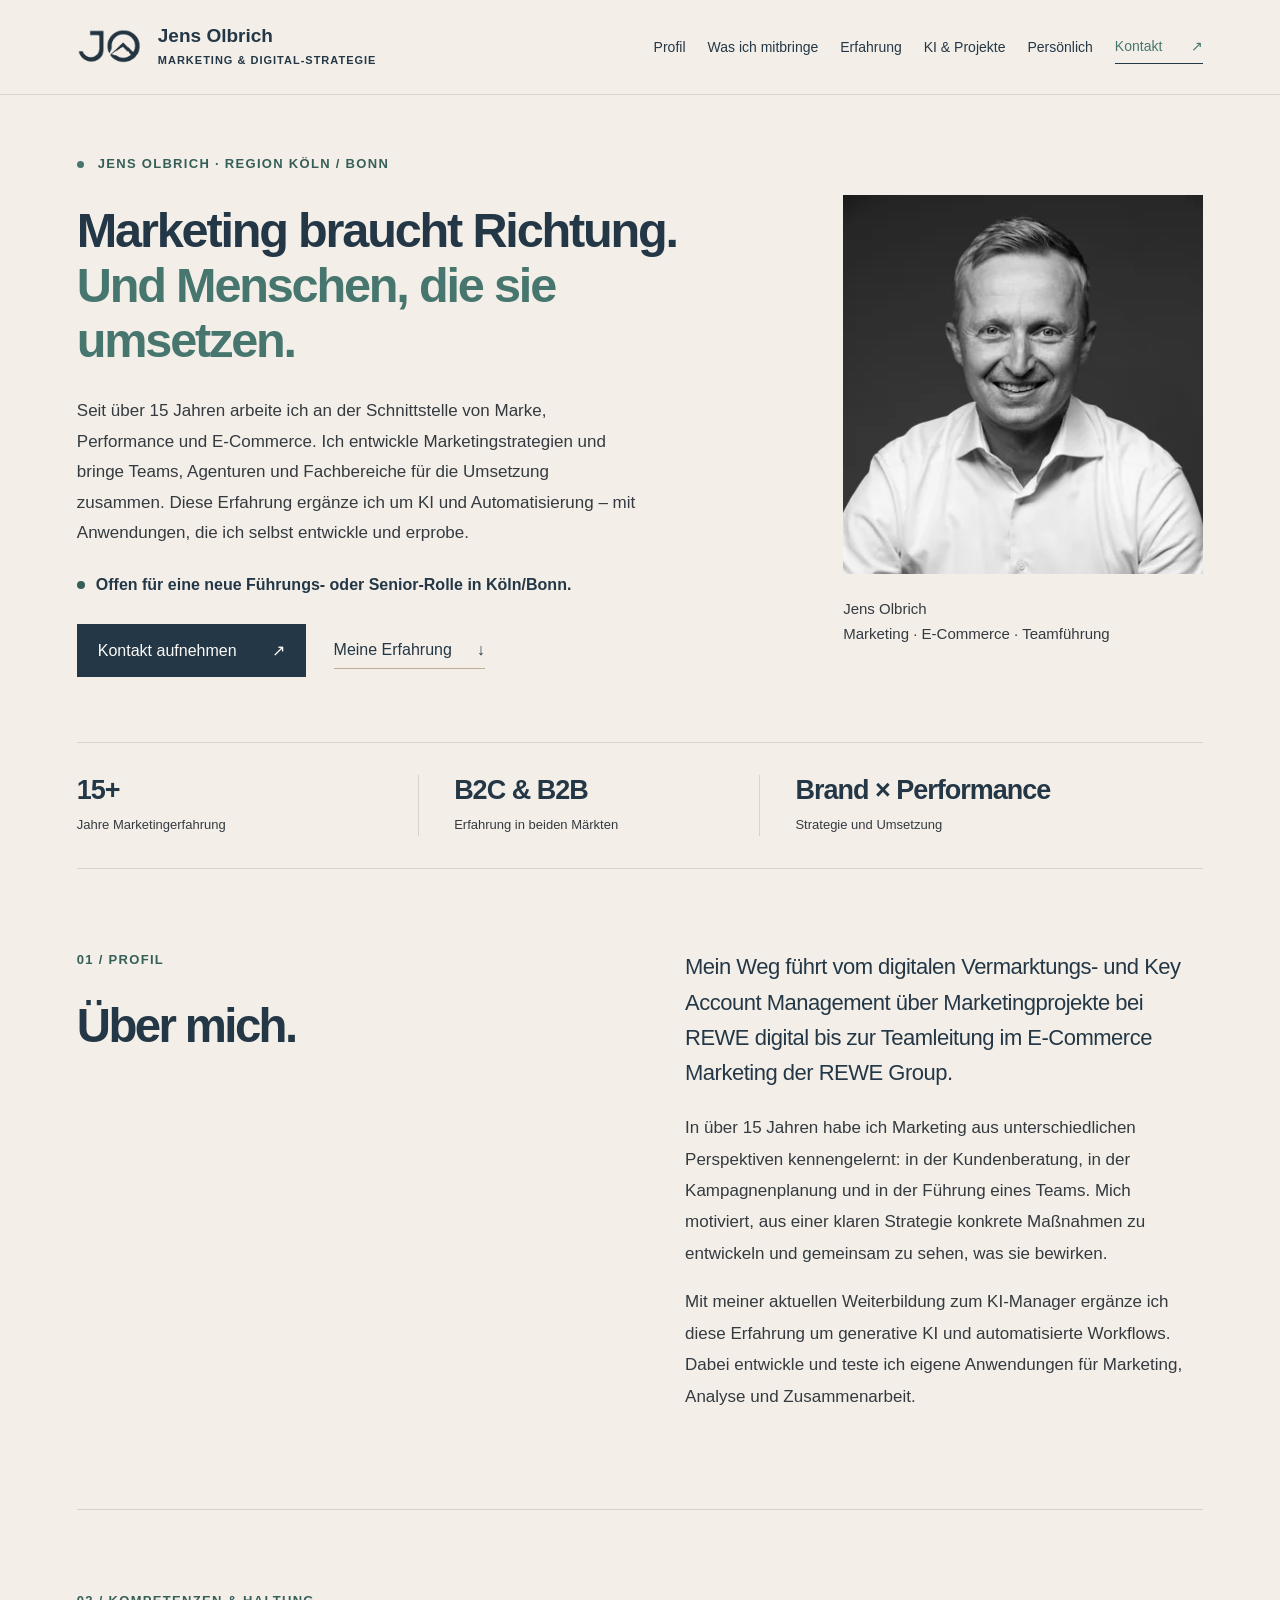
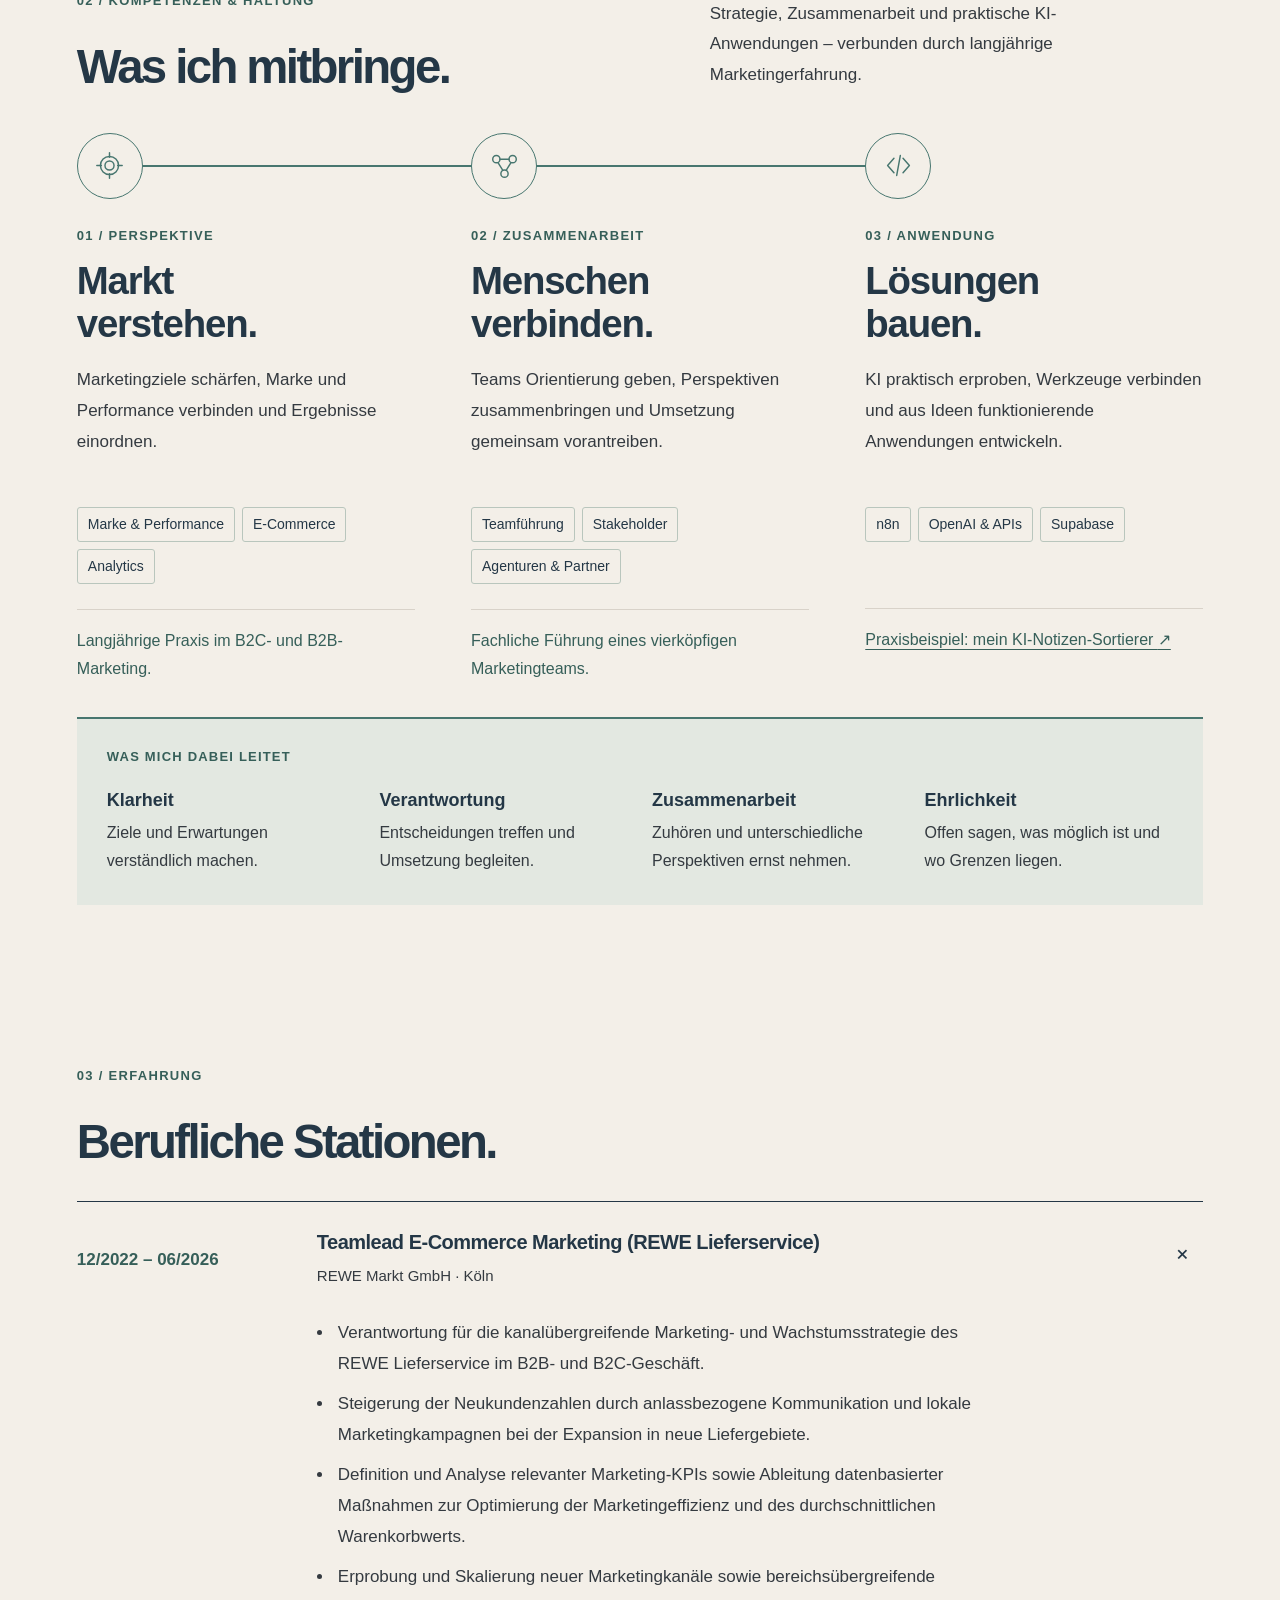
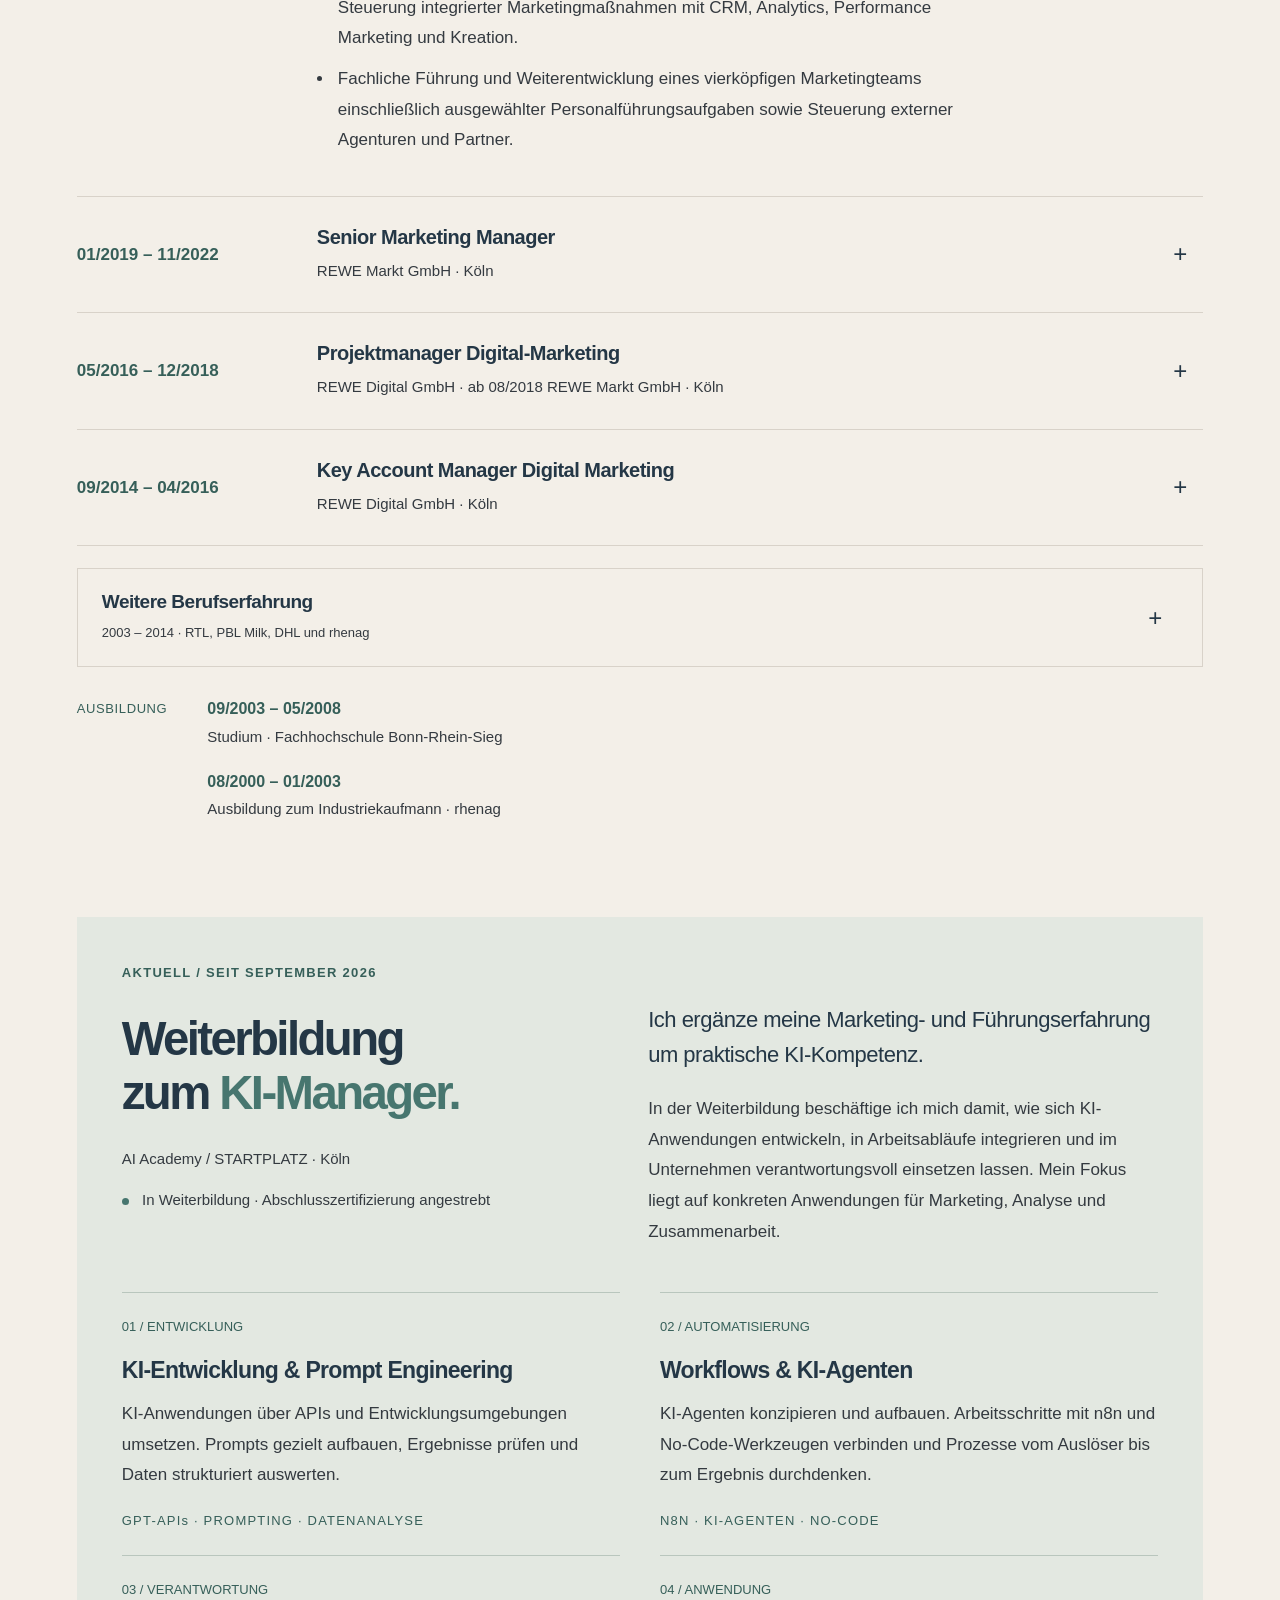
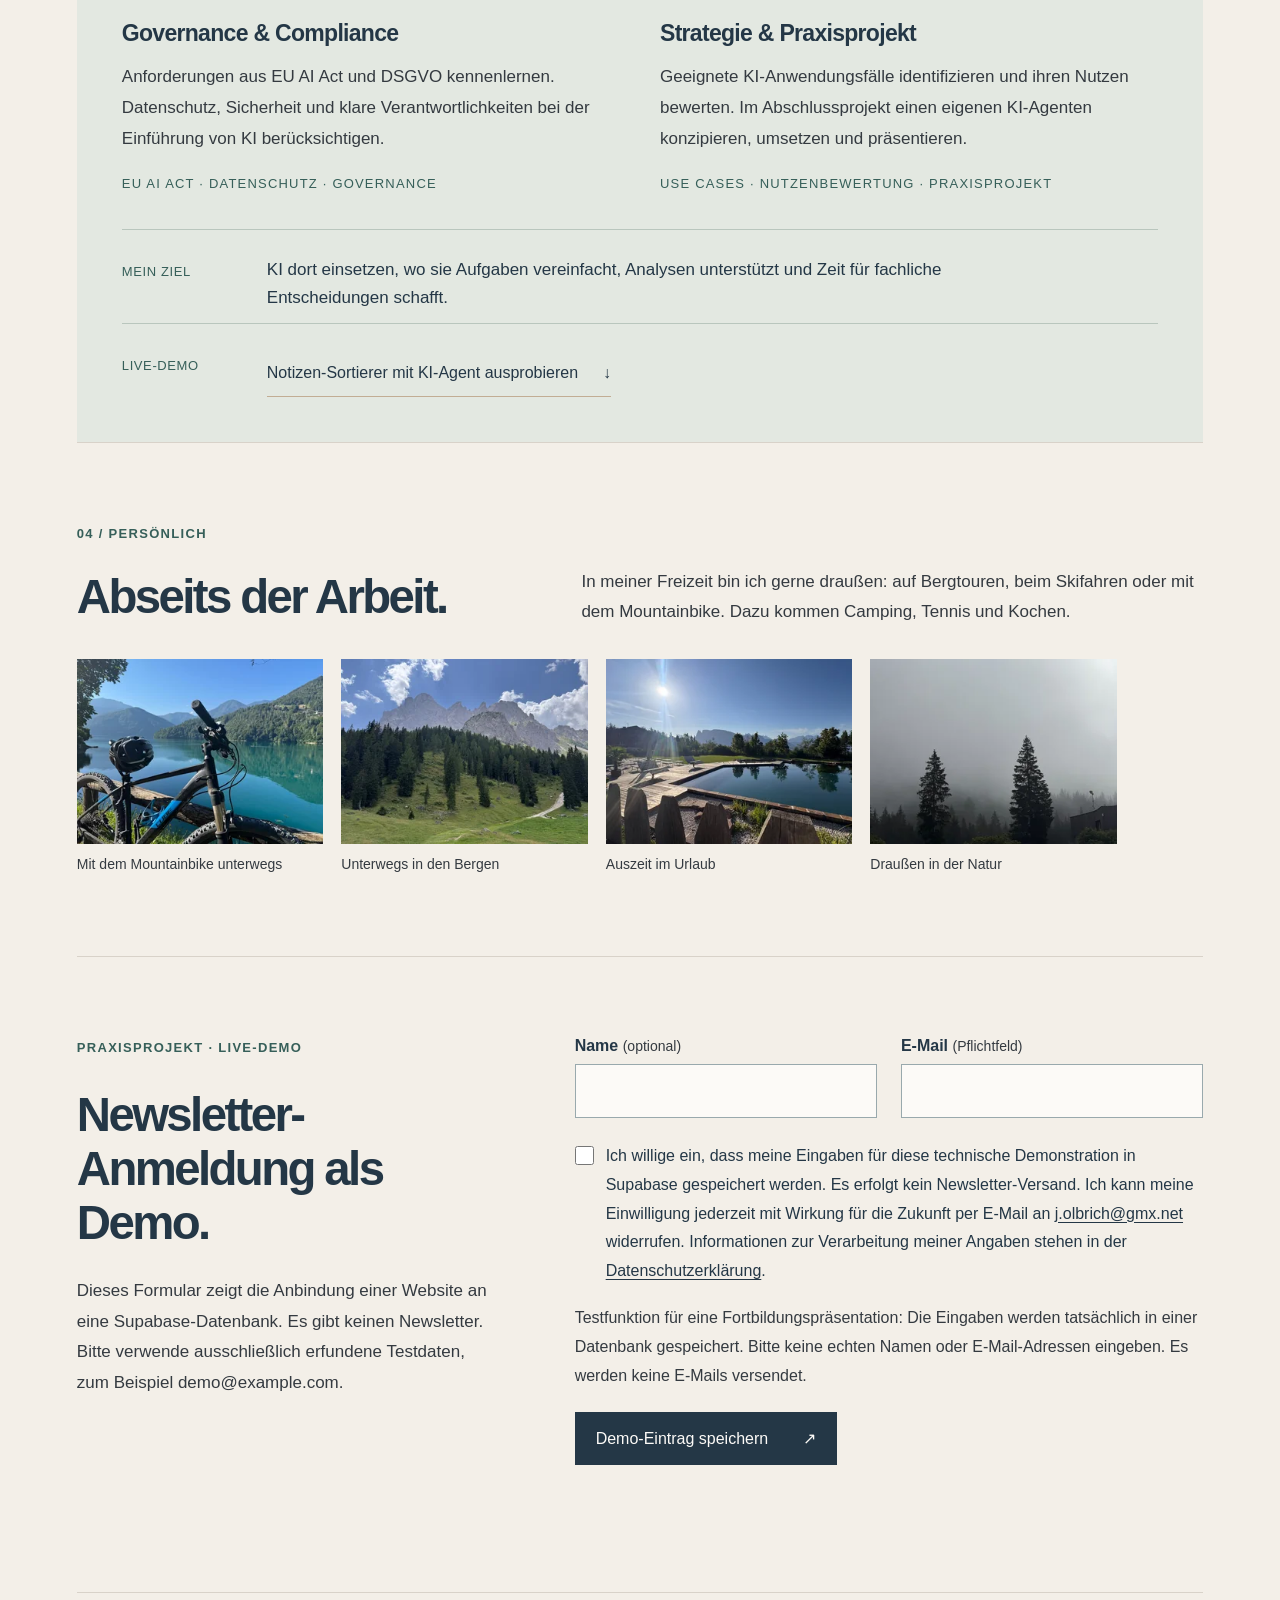
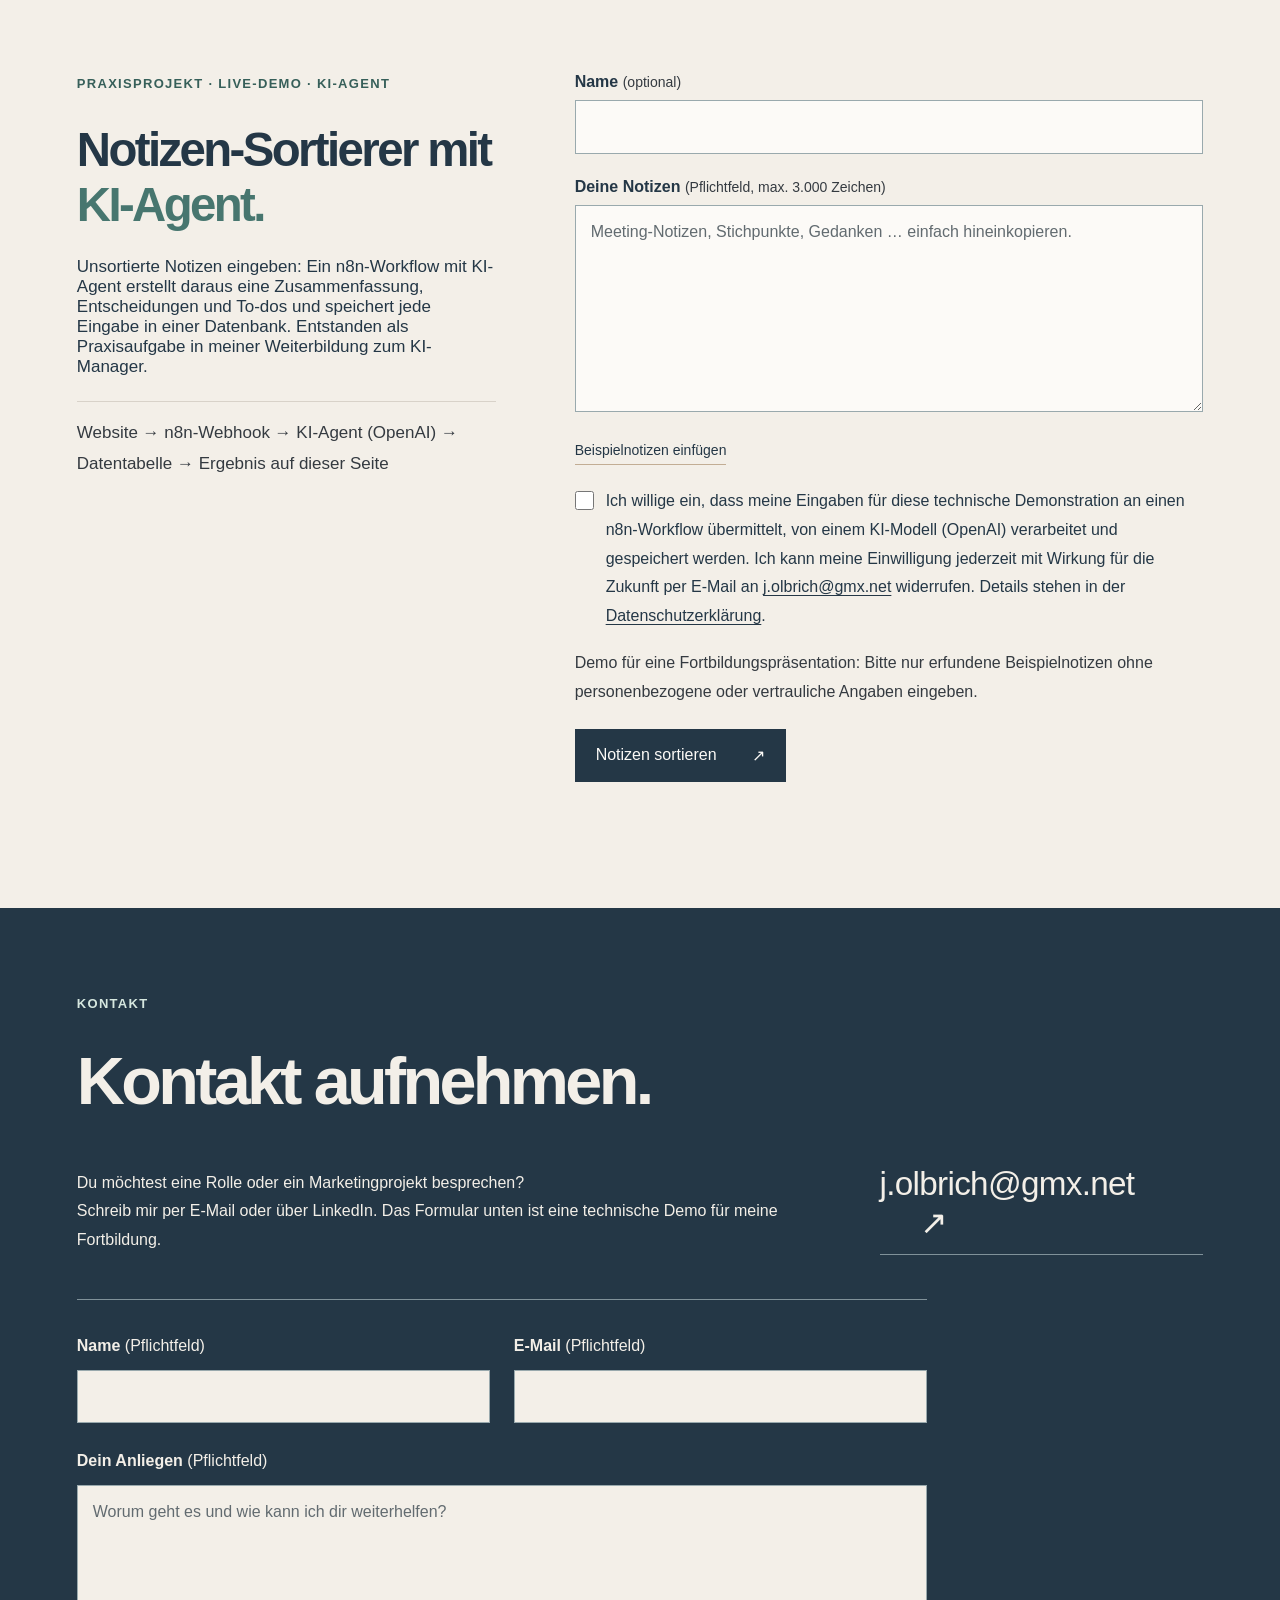
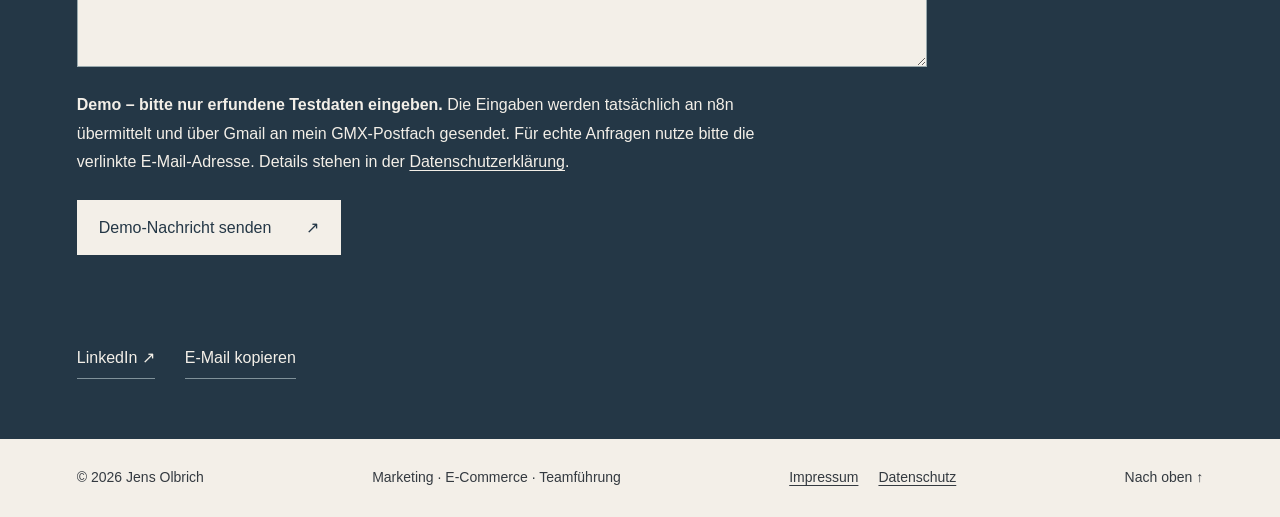
==== commit 35ad7d81: "Consolidate competencies and improve portfolio readability" ====
--- a/index.html
+++ b/index.html
@@ -1,21 +1,21 @@
 <!doctype html>
-<html lang="de"><head><meta charset="utf-8"><meta name="viewport" content="width=device-width,initial-scale=1"><meta name="description" content="Jens Olbrich – Marketing an der Schnittstelle von Brand und Performance. Über 15 Jahre Erfahrung in Marketingstrategie, E-Commerce und Teamführung."><meta name="theme-color" content="#F3EFE8"><title>Jens Olbrich – Marketing, Marke & Performance</title><link rel="stylesheet" href="styles.css"><script src="contact-config.js" defer></script><script src="script.js" defer></script><script src="contact.js" defer></script><script src="newsletter-config.js" defer></script><script src="newsletter.js" defer></script><script src="notizen.js" defer></script><link rel="stylesheet" href="competence.css"><script src="competence.js" defer></script></head>
-<body><a class="skip" href="#main">Zum Inhalt</a><header><a class="identity" href="#start" aria-label="Jens Olbrich – Startseite"><img src="assets/logo.png" alt="" width="64" height="35"><span>Jens Olbrich<small>MARKETING & DIGITAL-STRATEGIE</small></span></a><button class="menu" aria-expanded="false" aria-controls="navigation">Menü <span>☰</span></button><nav id="navigation" aria-label="Hauptnavigation"><a href="#profil">Profil</a><a href="#schwerpunkte">Schwerpunkte</a><a href="#erfahrung">Erfahrung</a><a href="#ki-weiterbildung">KI & Projekte</a><a href="#persoenlich">Persönlich</a><a class="nav-contact" href="#kontakt">Kontakt <span>↗</span></a></nav></header>
-<main id="main"><section class="hero wrap" id="start"><div class="hero-copy"><p class="eyebrow"><span class="dot"></span> JENS OLBRICH · REGION KÖLN / BONN</p><h1>Marketing zwischen<br><em>Marke und Performance.</em></h1><p class="intro">Ich verbinde strategischen Weitblick mit pragmatischer Umsetzung. Seit über 15 Jahren arbeite ich an der Schnittstelle von Marke, Performance und E-Commerce und bringe Menschen und Perspektiven zusammen. Dabei sind mir klare Ziele, eine respektvolle Zusammenarbeit und nachvollziehbare Ergebnisse wichtig. Aktuell erweitere ich meine Marketing- und Führungserfahrung um neue Möglichkeiten durch KI und Automatisierung.</p><div class="actions"><a class="button" href="#kontakt">Kontakt aufnehmen <span>↗</span></a><a class="text-link" href="#erfahrung">Meine Erfahrung <span>↓</span></a></div></div><div class="hero-visual"><div class="portrait-frame"><img class="portrait" src="assets/jens-olbrich-2025-800.webp" srcset="assets/jens-olbrich-2025-400.webp 400w, assets/jens-olbrich-2025-800.webp 800w" sizes="(max-width: 640px) 80vw, (max-width: 900px) 300px, 360px" width="800" height="761" decoding="async" alt="Schwarz-Weiß-Porträt von Jens Olbrich im weißen Hemd" fetchpriority="high"></div><div class="photo-caption"><span>Jens Olbrich<br>Marketing · E-Commerce · Teamführung</span><span class="round-arrow" aria-hidden="true">↗</span></div></div><a class="scroll-note" href="#profil">WEITER ENTDECKEN <span>↓</span></a></section>
+<html lang="de"><head><meta charset="utf-8"><meta name="viewport" content="width=device-width,initial-scale=1"><meta name="description" content="Jens Olbrich – Marketing an der Schnittstelle von Brand und Performance. Über 15 Jahre Erfahrung in Marketingstrategie, E-Commerce und Teamführung."><meta name="theme-color" content="#F3EFE8"><title>Jens Olbrich – Marketing, Marke & Performance</title><link rel="stylesheet" href="styles.css"><script src="contact-config.js" defer></script><script src="script.js" defer></script><script src="contact.js" defer></script><script src="newsletter-config.js" defer></script><script src="newsletter.js" defer></script><script src="notizen.js" defer></script><link rel="stylesheet" href="competence.css"><script src="competence.js" defer></script><link rel="stylesheet" href="refinements.css"></head>
+<body><a class="skip" href="#main">Zum Inhalt</a><header><a class="identity" href="#start" aria-label="Jens Olbrich – Startseite"><img src="assets/logo.png" alt="" width="64" height="35"><span>Jens Olbrich<small>MARKETING & DIGITAL-STRATEGIE</small></span></a><button class="menu" aria-expanded="false" aria-controls="navigation">Menü <span>☰</span></button><nav id="navigation" aria-label="Hauptnavigation"><a href="#profil">Profil</a><a href="#schwerpunkte">Was ich mitbringe</a><a href="#erfahrung">Erfahrung</a><a href="#ki-weiterbildung">KI & Projekte</a><a href="#persoenlich">Persönlich</a><a class="nav-contact" href="#kontakt">Kontakt <span>↗</span></a></nav></header>
+<main id="main"><section class="hero wrap" id="start"><div class="hero-copy"><p class="eyebrow"><span class="dot"></span> JENS OLBRICH · REGION KÖLN / BONN</p><h1>Marketing braucht Richtung.<br><em>Und Menschen, die sie umsetzen.</em></h1><p class="intro">Seit über 15 Jahren arbeite ich an der Schnittstelle von Marke, Performance und E-Commerce. Ich entwickle Marketingstrategien und bringe Teams, Agenturen und Fachbereiche für die Umsetzung zusammen. Diese Erfahrung ergänze ich um KI und Automatisierung – mit Anwendungen, die ich selbst entwickle und erprobe.</p><p class="hero-availability"><span aria-hidden="true"></span>Offen für eine neue Führungs- oder Senior-Rolle in Köln/Bonn.</p><div class="actions"><a class="button" href="#kontakt">Kontakt aufnehmen <span>↗</span></a><a class="text-link" href="#erfahrung">Meine Erfahrung <span>↓</span></a></div></div><div class="hero-visual"><div class="portrait-frame"><img class="portrait" src="assets/jens-olbrich-2025-800.webp" srcset="assets/jens-olbrich-2025-400.webp 400w, assets/jens-olbrich-2025-800.webp 800w" sizes="(max-width: 640px) 80vw, (max-width: 900px) 300px, 360px" width="800" height="761" decoding="async" alt="Schwarz-Weiß-Porträt von Jens Olbrich im weißen Hemd" fetchpriority="high"></div><div class="photo-caption"><span>Jens Olbrich<br>Marketing · E-Commerce · Teamführung</span></div></div></section>
 <div class="proof wrap" aria-label="Profil im Überblick"><div><strong>15+</strong><span>Jahre Marketingerfahrung</span></div><div><strong>B2C & B2B</strong><span>Erfahrung in beiden Märkten</span></div><div><strong>Brand × Performance</strong><span>Strategie und Umsetzung</span></div></div>
-<section class="section wrap about" id="profil"><div><p class="eyebrow">01 / PROFIL</p><h2>Über mich.</h2></div><div class="about-text"><p class="large">Mein Weg führt vom digitalen Vermarktungs- und Key Account Management über Marketingprojekte bei REWE digital bis zur Teamleitung im E-Commerce Marketing der REWE Group.</p><p>In über 15 Jahren habe ich Marketing aus unterschiedlichen Perspektiven kennengelernt: in der Kundenberatung, in der Kampagnenplanung und in der Führung eines Teams. Mich motiviert, aus einer klaren Strategie konkrete Maßnahmen zu entwickeln und gemeinsam zu sehen, was sie bewirken.</p><p>Dabei sind mir klare Absprachen, gegenseitiger Respekt und die Bereitschaft wichtig, Entscheidungen anhand von Ergebnissen zu hinterfragen. Mit meiner aktuellen Weiterbildung zum KI-Manager ergänze ich diese Erfahrung um neue Werkzeuge für Marketing und Zusammenarbeit.</p><div class="values"><span>Klarheit</span><span>Verantwortung</span><span>Zusammenarbeit</span><span>Wirksamkeit</span></div></div></section>
-<section class="expertise section" id="schwerpunkte"><div class="wrap"><div class="section-heading"><div><p class="eyebrow">02 / SCHWERPUNKTE</p><h2>Meine Schwerpunkte.</h2></div><p>Marketingstrategie, Umsetzung,<br>Teamführung und KI.</p></div><div class="expertise-grid"><article><span class="number">01 /</span><h3>Marke & Strategie</h3><p>Marketingstrategien aus Unternehmenszielen ableiten. Zielgruppen, Positionierung und Maßnahmen für den Marktauftritt festlegen.</p><span class="tags">MARKETINGSTRATEGIE · GO-TO-MARKET</span></article><article><span class="number">02 /</span><h3>Growth & Performance</h3><p>Maßnahmen zur Kundengewinnung und Conversion planen. Kanäle anhand von Kennzahlen bewerten und Kampagnen durch Tests verbessern.</p><span class="tags">DEMAND GENERATION · MEDIA · ANALYTICS</span></article><article><span class="number">03 /</span><h3>Führung & Zusammenarbeit</h3><p>Teams führen, Aufgaben und Verantwortlichkeiten klären. Die Zusammenarbeit mit Agenturen und anderen Fachbereichen koordinieren.</p><span class="tags">TEAM LEADERSHIP · STAKEHOLDER</span></article><article><span class="number">04 /</span><h3>KI & Weiterentwicklung</h3><p>Aktuell erweitere ich meine Kenntnisse in KI-Agenten und automatisierten Workflows. Im Mittelpunkt steht der praktische Einsatz in Marketingprozessen.</p><span class="tags">KI-WORKFLOWS · PROZESSOPTIMIERUNG</span></article></div></div></section>
-<section class="section wrap" id="erfahrung"><div class="section-heading"><div><p class="eyebrow">03 / ERFAHRUNG</p><h2>Berufliche Stationen.</h2></div></div><div class="timeline"><details open><summary><span class="period">12/2022 – 06/2026</span><span><strong>Teamlead E-Commerce Marketing (REWE Lieferservice)</strong><small>REWE Markt GmbH · Köln</small></span><span class="toggle" aria-hidden="true">+</span></summary><div class="detail-body"><ul><li>Verantwortung für die kanalübergreifende Marketing- und Wachstumsstrategie des REWE Lieferservice im B2B- und B2C-Geschäft.</li><li>Steigerung der Neukundenzahlen durch anlassbezogene Kommunikation und lokale Marketingkampagnen bei der Expansion in neue Liefergebiete.</li><li>Definition und Analyse relevanter Marketing-KPIs sowie Ableitung datenbasierter Maßnahmen zur Optimierung der Marketingeffizienz und des durchschnittlichen Warenkorbwerts.</li><li>Erprobung und Skalierung neuer Marketingkanäle sowie bereichsübergreifende Steuerung integrierter Marketingmaßnahmen mit CRM, Analytics, Performance Marketing und Kreation.</li><li>Fachliche Führung und Weiterentwicklung eines vierköpfigen Marketingteams einschließlich ausgewählter Personalführungsaufgaben sowie Steuerung externer Agenturen und Partner.</li></ul></div></details><details><summary><span class="period">01/2019 – 11/2022</span><span><strong>Senior Marketing Manager</strong><small>REWE Markt GmbH · Köln</small></span><span class="toggle" aria-hidden="true">+</span></summary><div class="detail-body"><ul><li>Konzeption und Steuerung crossmedialer Marketingkampagnen zur Steigerung von Reichweite, Neukundengewinnung und Markenwirkung.</li><li>Bereichsübergreifende Koordination von E-Commerce, Brand, CRM und Performance Marketing zur integrierten Umsetzung von Marketingmaßnahmen.</li><li>Analyse relevanter Marketing-KPIs und Ableitung von Optimierungsmaßnahmen zur kontinuierlichen Weiterentwicklung von Kampagnen und Kanalmix.</li></ul></div></details><details><summary><span class="period">05/2016 – 12/2018</span><span><strong>Projektmanager Digital-Marketing</strong><small>REWE Digital GmbH · ab 08/2018 REWE Markt GmbH · Köln</small></span><span class="toggle" aria-hidden="true">+</span></summary><div class="detail-body"><ul><li>Steuerung digitaler Marketing- und E-Commerce-Projekte für REWE-Eigenmarken, Retail-Kooperationen und übergreifende Kampagnen, einschließlich projektabhängiger operativer Umsetzung.</li><li>Entwicklung und Umsetzung integrierter Digital-Marketing-Maßnahmen in Zusammenarbeit mit internen Fachbereichen und externen Partnern.</li></ul></div></details><details><summary><span class="period">09/2014 – 04/2016</span><span><strong>Key Account Manager Digital Marketing</strong><small>REWE Digital GmbH · Köln</small></span><span class="toggle" aria-hidden="true">+</span></summary><div class="detail-body"><ul><li>Schnittstelle zwischen dem klassischen REWE-Marketing und der Digital- und E-Commerce-Einheit zur Abstimmung und Umsetzung digitaler Marketingprojekte.</li><li>Übertragung klassischer Marketingkampagnen in digitale Kampagnenkonzepte sowie Koordination der Umsetzung mit beteiligten Fachbereichen.</li><li>Präsentation digitaler Kampagnen und ihrer Ergebnisse gegenüber dem klassischen Marketing sowie Bewertung der Kampagnenperformance.</li></ul></div></details></div><details class="earlier-career"><summary><span><strong>Weitere Berufserfahrung</strong><small>2003 – 2014 · RTL, PBL Milk, DHL und rhenag</small></span><span class="toggle" aria-hidden="true">+</span></summary><div class="timeline earlier-timeline"><details><summary><span class="period">01/2014 – 07/2014</span><span><strong>Senior Key Account Manager</strong><small>Mediengruppe RTL Deutschland · Köln</small></span><span class="toggle" aria-hidden="true">+</span></summary><div class="detail-body"><ul><li>Kommissarische Leitung des Bereichs Sales &amp; Kooperationen mit fachlicher Steuerungs- und anteiliger Personalverantwortung.</li><li>Zusammenarbeit mit dem Vermarkter IP Deutschland.</li></ul></div></details><details><summary><span class="period">08/2009 – 12/2013</span><span><strong>Key Account Manager</strong><small>Mediengruppe RTL Deutschland · Köln</small></span><span class="toggle" aria-hidden="true">+</span></summary><div class="detail-body"><ul><li>Betreuung und Weiterentwicklung von Key Accounts.</li><li>Steuerung digitaler Vermarktungskampagnen.</li></ul></div></details><details><summary><span class="period">08/2008 – 07/2009</span><span><strong>Beratung &amp; Projektmanagement</strong><small>PBL Milk GmbH · Köln</small></span><span class="toggle" aria-hidden="true">+</span></summary><div class="detail-body"><ul><li>B2B-Kommunikations- und Produktkampagnen.</li><li>Kundenevents.</li></ul></div></details><details><summary><span class="period">04/2007 – 06/2008</span><span><strong>Praktikum &amp; Abschlussarbeit</strong><small>Deutsche Post DHL · Bonn</small></span><span class="toggle" aria-hidden="true">+</span></summary><div class="detail-body"><ul><li>Mitarbeit am DHL-Packstation-Rollout.</li><li>Strategisches Kooperationsmarketing.</li></ul></div></details><details><summary><span class="period">01/2003 – 08/2003</span><span><strong>Marketing</strong><small>rhenag Rheinische Energie AG</small></span><span class="toggle" aria-hidden="true">+</span></summary><div class="detail-body"><ul><li>Kommunikationsmaßnahmen.</li><li>Veranstaltungen.</li></ul></div></details></div></details><div class="education"><span>AUSBILDUNG</span><div><p><strong>09/2003 – 05/2008</strong><br>Studium · Fachhochschule Bonn-Rhein-Sieg</p><p><strong>08/2000 – 01/2003</strong><br>Ausbildung zum Industriekaufmann · rhenag</p></div></div></section>
-<section class="section wrap ai-expanded" id="ki-weiterbildung" aria-labelledby="ai-heading"><div class="ai-heading"><div><p class="eyebrow">AKTUELL / SEIT SEPTEMBER 2026</p><h2 id="ai-heading">Weiterbildung<br>zum <em>KI-Manager.</em></h2><p class="ai-provider">AI Academy / STARTPLATZ · Köln</p><span class="status"><span class="dot"></span> In Weiterbildung · Abschlusszertifizierung angestrebt</span></div><div class="ai-context"><p class="large">Ich ergänze meine Marketing- und Führungserfahrung um praktische KI-Kompetenz.</p><p>In der Weiterbildung beschäftige ich mich damit, wie sich KI-Anwendungen entwickeln, in Arbeitsabläufe integrieren und im Unternehmen verantwortungsvoll einsetzen lassen. Mein Fokus liegt auf konkreten Anwendungen für Marketing, Analyse und Zusammenarbeit.</p></div></div><div class="ai-topics"><article><span class="number">01 / ENTWICKLUNG</span><h3>KI-Entwicklung & Prompt Engineering</h3><p>KI-Anwendungen über APIs und Entwicklungsumgebungen umsetzen. Prompts gezielt aufbauen, Ergebnisse prüfen und Daten strukturiert auswerten.</p><span class="tags">GPT-APIs · PROMPTING · DATENANALYSE</span></article><article><span class="number">02 / AUTOMATISIERUNG</span><h3>Workflows & KI-Agenten</h3><p>KI-Agenten konzipieren und aufbauen. Arbeitsschritte mit n8n und No-Code-Werkzeugen verbinden und Prozesse vom Auslöser bis zum Ergebnis durchdenken.</p><span class="tags">N8N · KI-AGENTEN · NO-CODE</span></article><article><span class="number">03 / VERANTWORTUNG</span><h3>Governance & Compliance</h3><p>Anforderungen aus EU AI Act und DSGVO kennenlernen. Datenschutz, Sicherheit und klare Verantwortlichkeiten bei der Einführung von KI berücksichtigen.</p><span class="tags">EU AI ACT · DATENSCHUTZ · GOVERNANCE</span></article><article><span class="number">04 / ANWENDUNG</span><h3>Strategie & Praxisprojekt</h3><p>Geeignete KI-Anwendungsfälle identifizieren und ihren Nutzen bewerten. Im Abschlussprojekt einen eigenen KI-Agenten konzipieren, umsetzen und präsentieren.</p><span class="tags">USE CASES · NUTZENBEWERTUNG · PRAXISPROJEKT</span></article></div><div class="ai-transfer"><span>MEIN ZIEL</span><p>KI dort einsetzen, wo sie Aufgaben vereinfacht, Analysen unterstützt und Zeit für fachliche Entscheidungen schafft.</p></div><div class="ai-transfer"><span>LIVE-DEMO</span><p><a class="text-link" href="#notizen-sortierer">Notizen-Sortierer mit KI-Agent ausprobieren <span>↓</span></a></p></div></section>
-<section class="section wrap competence-map" id="was-ich-mitbringe" aria-labelledby="competence-heading">
-<div class="competence-heading"><div><p class="eyebrow">04 / WAS ICH MITBRINGE</p><h2 id="competence-heading">Verstehen. Verbinden.<br><em>Weiterbringen.</em></h2></div><p>Marketingpraxis und Führungserfahrung.<br>Verbunden mit dem Antrieb, neue Lösungen selbst zu bauen.</p></div>
+<section class="section wrap about" id="profil"><div><p class="eyebrow">01 / PROFIL</p><h2>Über mich.</h2></div><div class="about-text"><p class="large">Mein Weg führt vom digitalen Vermarktungs- und Key Account Management über Marketingprojekte bei REWE digital bis zur Teamleitung im E-Commerce Marketing der REWE Group.</p><p>In über 15 Jahren habe ich Marketing aus unterschiedlichen Perspektiven kennengelernt: in der Kundenberatung, in der Kampagnenplanung und in der Führung eines Teams. Mich motiviert, aus einer klaren Strategie konkrete Maßnahmen zu entwickeln und gemeinsam zu sehen, was sie bewirken.</p><p>Mit meiner aktuellen Weiterbildung zum KI-Manager ergänze ich diese Erfahrung um generative KI und automatisierte Workflows. Dabei entwickle und teste ich eigene Anwendungen für Marketing, Analyse und Zusammenarbeit.</p></div></section>
+<section class="section wrap competence-map" id="schwerpunkte" aria-labelledby="competence-heading">
+<div class="competence-heading"><div><p class="eyebrow">02 / KOMPETENZEN & HALTUNG</p><h2 id="competence-heading">Was ich mitbringe.</h2></div><p>Strategie, Zusammenarbeit und praktische KI-Anwendungen – verbunden durch langjährige Marketingerfahrung.</p></div>
 <div class="competence-circuit">
 <svg class="circuit-wire" viewBox="0 0 1000 70" preserveAspectRatio="none" aria-hidden="true"><path class="wire-base" d="M 0 35 H 1000"/><path class="wire-draw" d="M 0 35 H 1000" pathLength="1"/></svg>
-<article class="circuit-station"><div class="circuit-node" aria-hidden="true"><svg viewBox="0 0 32 32"><circle cx="16" cy="16" r="10"/><circle cx="16" cy="16" r="5"/><path d="M16 2v5m0 18v5M2 16h5m18 0h5"/></svg></div><p class="circuit-step">01 / PERSPEKTIVE</p><h3>Markt<br>verstehen.</h3><p>Marketingziele schärfen, Marke und Performance verbinden und Ergebnisse einordnen.</p><ul class="circuit-tools" aria-label="Kompetenzen im Marketing"><li>Marke &amp; Strategie</li><li>E-Commerce</li><li>Analytics</li></ul><p class="circuit-proof">Langjährige Praxis im B2C- und B2B-Marketing.</p></article>
+<article class="circuit-station"><div class="circuit-node" aria-hidden="true"><svg viewBox="0 0 32 32"><circle cx="16" cy="16" r="10"/><circle cx="16" cy="16" r="5"/><path d="M16 2v5m0 18v5M2 16h5m18 0h5"/></svg></div><p class="circuit-step">01 / PERSPEKTIVE</p><h3>Markt<br>verstehen.</h3><p>Marketingziele schärfen, Marke und Performance verbinden und Ergebnisse einordnen.</p><ul class="circuit-tools" aria-label="Kompetenzen im Marketing"><li>Marke &amp; Performance</li><li>E-Commerce</li><li>Analytics</li></ul><p class="circuit-proof">Langjährige Praxis im B2C- und B2B-Marketing.</p></article>
 <article class="circuit-station"><div class="circuit-node" aria-hidden="true"><svg viewBox="0 0 32 32"><circle cx="7" cy="9" r="4"/><circle cx="25" cy="9" r="4"/><circle cx="16" cy="25" r="4"/><path d="M11 9h10M9 13l5 8m9-8-5 8"/></svg></div><p class="circuit-step">02 / ZUSAMMENARBEIT</p><h3>Menschen<br>verbinden.</h3><p>Teams Orientierung geben, Perspektiven zusammenbringen und Umsetzung gemeinsam vorantreiben.</p><ul class="circuit-tools" aria-label="Kompetenzen in der Zusammenarbeit"><li>Teamführung</li><li>Stakeholder</li><li>Agenturen &amp; Partner</li></ul><p class="circuit-proof">Fachliche Führung eines vierköpfigen Marketingteams.</p></article>
 <article class="circuit-station"><div class="circuit-node" aria-hidden="true"><svg viewBox="0 0 32 32"><path d="m11 8-7 8 7 8m10-16 7 8-7 8M18 5l-4 22"/></svg></div><p class="circuit-step">03 / ANWENDUNG</p><h3>Lösungen<br>bauen.</h3><p>KI praktisch erproben, Werkzeuge verbinden und aus Ideen funktionierende Anwendungen entwickeln.</p><ul class="circuit-tools" aria-label="Praktisch eingesetzte Werkzeuge"><li>n8n</li><li>OpenAI &amp; APIs</li><li>Supabase</li></ul><a class="circuit-proof circuit-project" href="#notizen-sortierer">Praxisbeispiel: mein KI-Notizen-Sortierer <span aria-hidden="true">↗</span></a></article>
 </div>
 <div class="competence-foundation"><p class="foundation-label">WAS MICH DABEI LEITET</p><div class="foundation-grid"><div><h4>Klarheit</h4><p>Ziele und Erwartungen verständlich machen.</p></div><div><h4>Verantwortung</h4><p>Entscheidungen treffen und Umsetzung begleiten.</p></div><div><h4>Zusammenarbeit</h4><p>Zuhören und unterschiedliche Perspektiven ernst nehmen.</p></div><div><h4>Ehrlichkeit</h4><p>Offen sagen, was möglich ist und wo Grenzen liegen.</p></div></div></div>
 </section>
-<section class="section wrap personal" id="persoenlich" aria-labelledby="personal-heading"><div class="personal-intro"><div><p class="eyebrow">05 / PERSÖNLICH</p><h2 id="personal-heading">Abseits der Arbeit.</h2></div><p>In meiner Freizeit bin ich gerne draußen: auf Bergtouren, beim Skifahren oder mit dem Mountainbike. Dazu kommen Camping, Tennis und Kochen.</p></div><div class="personal-gallery"><figure><img src="assets/privat-mountainbike-640.webp" srcset="assets/privat-mountainbike-320.webp 320w, assets/privat-mountainbike-640.webp 640w" sizes="(max-width: 640px) 42vw, (max-width: 900px) 310px, 247px" width="640" height="480" decoding="async" alt="Mountainbike mit Helm am Ufer eines Bergsees" loading="lazy"><figcaption>Mit dem Mountainbike unterwegs</figcaption></figure><figure><img src="assets/privat-bergtouren-640.webp" srcset="assets/privat-bergtouren-320.webp 320w, assets/privat-bergtouren-640.webp 640w" sizes="(max-width: 640px) 42vw, (max-width: 900px) 310px, 247px" width="640" height="480" decoding="async" alt="Bergmassiv mit Wald und einem Wanderweg" loading="lazy"><figcaption>Unterwegs in den Bergen</figcaption></figure><figure><img src="assets/privat-auszeit-640.webp" srcset="assets/privat-auszeit-320.webp 320w, assets/privat-auszeit-640.webp 640w" sizes="(max-width: 640px) 42vw, (max-width: 900px) 310px, 247px" width="640" height="480" decoding="async" alt="Naturpool mit Holzterrasse und Blick auf die Berge" loading="lazy"><figcaption>Auszeit im Urlaub</figcaption></figure><figure><img src="assets/privat-natur-640.webp" srcset="assets/privat-natur-320.webp 320w, assets/privat-natur-640.webp 640w" sizes="(max-width: 640px) 42vw, (max-width: 900px) 310px, 247px" width="640" height="480" decoding="async" alt="Nadelbäume und eine Holzhütte im Nebel" loading="lazy"><figcaption>Draußen in der Natur</figcaption></figure></div></section>
+<section class="section wrap" id="erfahrung"><div class="section-heading"><div><p class="eyebrow">03 / ERFAHRUNG</p><h2>Berufliche Stationen.</h2></div></div><div class="timeline"><details open><summary><span class="period">12/2022 – 06/2026</span><span><strong>Teamlead E-Commerce Marketing (REWE Lieferservice)</strong><small>REWE Markt GmbH · Köln</small></span><span class="toggle" aria-hidden="true">+</span></summary><div class="detail-body"><ul><li>Verantwortung für die kanalübergreifende Marketing- und Wachstumsstrategie des REWE Lieferservice im B2B- und B2C-Geschäft.</li><li>Steigerung der Neukundenzahlen durch anlassbezogene Kommunikation und lokale Marketingkampagnen bei der Expansion in neue Liefergebiete.</li><li>Definition und Analyse relevanter Marketing-KPIs sowie Ableitung datenbasierter Maßnahmen zur Optimierung der Marketingeffizienz und des durchschnittlichen Warenkorbwerts.</li><li>Erprobung und Skalierung neuer Marketingkanäle sowie bereichsübergreifende Steuerung integrierter Marketingmaßnahmen mit CRM, Analytics, Performance Marketing und Kreation.</li><li>Fachliche Führung und Weiterentwicklung eines vierköpfigen Marketingteams einschließlich ausgewählter Personalführungsaufgaben sowie Steuerung externer Agenturen und Partner.</li></ul></div></details><details><summary><span class="period">01/2019 – 11/2022</span><span><strong>Senior Marketing Manager</strong><small>REWE Markt GmbH · Köln</small></span><span class="toggle" aria-hidden="true">+</span></summary><div class="detail-body"><ul><li>Konzeption und Steuerung crossmedialer Marketingkampagnen zur Steigerung von Reichweite, Neukundengewinnung und Markenwirkung.</li><li>Bereichsübergreifende Koordination von E-Commerce, Brand, CRM und Performance Marketing zur integrierten Umsetzung von Marketingmaßnahmen.</li><li>Analyse relevanter Marketing-KPIs und Ableitung von Optimierungsmaßnahmen zur kontinuierlichen Weiterentwicklung von Kampagnen und Kanalmix.</li></ul></div></details><details><summary><span class="period">05/2016 – 12/2018</span><span><strong>Projektmanager Digital-Marketing</strong><small>REWE Digital GmbH · ab 08/2018 REWE Markt GmbH · Köln</small></span><span class="toggle" aria-hidden="true">+</span></summary><div class="detail-body"><ul><li>Steuerung digitaler Marketing- und E-Commerce-Projekte für REWE-Eigenmarken, Retail-Kooperationen und übergreifende Kampagnen, einschließlich projektabhängiger operativer Umsetzung.</li><li>Entwicklung und Umsetzung integrierter Digital-Marketing-Maßnahmen in Zusammenarbeit mit internen Fachbereichen und externen Partnern.</li></ul></div></details><details><summary><span class="period">09/2014 – 04/2016</span><span><strong>Key Account Manager Digital Marketing</strong><small>REWE Digital GmbH · Köln</small></span><span class="toggle" aria-hidden="true">+</span></summary><div class="detail-body"><ul><li>Schnittstelle zwischen dem klassischen REWE-Marketing und der Digital- und E-Commerce-Einheit zur Abstimmung und Umsetzung digitaler Marketingprojekte.</li><li>Übertragung klassischer Marketingkampagnen in digitale Kampagnenkonzepte sowie Koordination der Umsetzung mit beteiligten Fachbereichen.</li><li>Präsentation digitaler Kampagnen und ihrer Ergebnisse gegenüber dem klassischen Marketing sowie Bewertung der Kampagnenperformance.</li></ul></div></details></div><details class="earlier-career"><summary><span><strong>Weitere Berufserfahrung</strong><small>2003 – 2014 · RTL, PBL Milk, DHL und rhenag</small></span><span class="toggle" aria-hidden="true">+</span></summary><div class="timeline earlier-timeline"><details><summary><span class="period">01/2014 – 07/2014</span><span><strong>Senior Key Account Manager</strong><small>Mediengruppe RTL Deutschland · Köln</small></span><span class="toggle" aria-hidden="true">+</span></summary><div class="detail-body"><ul><li>Kommissarische Leitung des Bereichs Sales &amp; Kooperationen mit fachlicher Steuerungs- und anteiliger Personalverantwortung.</li><li>Zusammenarbeit mit dem Vermarkter IP Deutschland.</li></ul></div></details><details><summary><span class="period">08/2009 – 12/2013</span><span><strong>Key Account Manager</strong><small>Mediengruppe RTL Deutschland · Köln</small></span><span class="toggle" aria-hidden="true">+</span></summary><div class="detail-body"><ul><li>Betreuung und Weiterentwicklung von Key Accounts.</li><li>Steuerung digitaler Vermarktungskampagnen.</li></ul></div></details><details><summary><span class="period">08/2008 – 07/2009</span><span><strong>Beratung &amp; Projektmanagement</strong><small>PBL Milk GmbH · Köln</small></span><span class="toggle" aria-hidden="true">+</span></summary><div class="detail-body"><ul><li>B2B-Kommunikations- und Produktkampagnen.</li><li>Kundenevents.</li></ul></div></details><details><summary><span class="period">04/2007 – 06/2008</span><span><strong>Praktikum &amp; Abschlussarbeit</strong><small>Deutsche Post DHL · Bonn</small></span><span class="toggle" aria-hidden="true">+</span></summary><div class="detail-body"><ul><li>Mitarbeit am DHL-Packstation-Rollout.</li><li>Strategisches Kooperationsmarketing.</li></ul></div></details><details><summary><span class="period">01/2003 – 08/2003</span><span><strong>Marketing</strong><small>rhenag Rheinische Energie AG</small></span><span class="toggle" aria-hidden="true">+</span></summary><div class="detail-body"><ul><li>Kommunikationsmaßnahmen.</li><li>Veranstaltungen.</li></ul></div></details></div></details><div class="education"><span>AUSBILDUNG</span><div><p><strong>09/2003 – 05/2008</strong><br>Studium · Fachhochschule Bonn-Rhein-Sieg</p><p><strong>08/2000 – 01/2003</strong><br>Ausbildung zum Industriekaufmann · rhenag</p></div></div></section>
+<section class="section wrap ai-expanded" id="ki-weiterbildung" aria-labelledby="ai-heading"><div class="ai-heading"><div><p class="eyebrow">AKTUELL / SEIT SEPTEMBER 2026</p><h2 id="ai-heading">Weiterbildung<br>zum <em>KI-Manager.</em></h2><p class="ai-provider">AI Academy / STARTPLATZ · Köln</p><span class="status"><span class="dot"></span> In Weiterbildung · Abschlusszertifizierung angestrebt</span></div><div class="ai-context"><p class="large">Ich ergänze meine Marketing- und Führungserfahrung um praktische KI-Kompetenz.</p><p>In der Weiterbildung beschäftige ich mich damit, wie sich KI-Anwendungen entwickeln, in Arbeitsabläufe integrieren und im Unternehmen verantwortungsvoll einsetzen lassen. Mein Fokus liegt auf konkreten Anwendungen für Marketing, Analyse und Zusammenarbeit.</p></div></div><div class="ai-topics"><article><span class="number">01 / ENTWICKLUNG</span><h3>KI-Entwicklung & Prompt Engineering</h3><p>KI-Anwendungen über APIs und Entwicklungsumgebungen umsetzen. Prompts gezielt aufbauen, Ergebnisse prüfen und Daten strukturiert auswerten.</p><span class="tags">GPT-APIs · PROMPTING · DATENANALYSE</span></article><article><span class="number">02 / AUTOMATISIERUNG</span><h3>Workflows & KI-Agenten</h3><p>KI-Agenten konzipieren und aufbauen. Arbeitsschritte mit n8n und No-Code-Werkzeugen verbinden und Prozesse vom Auslöser bis zum Ergebnis durchdenken.</p><span class="tags">N8N · KI-AGENTEN · NO-CODE</span></article><article><span class="number">03 / VERANTWORTUNG</span><h3>Governance & Compliance</h3><p>Anforderungen aus EU AI Act und DSGVO kennenlernen. Datenschutz, Sicherheit und klare Verantwortlichkeiten bei der Einführung von KI berücksichtigen.</p><span class="tags">EU AI ACT · DATENSCHUTZ · GOVERNANCE</span></article><article><span class="number">04 / ANWENDUNG</span><h3>Strategie & Praxisprojekt</h3><p>Geeignete KI-Anwendungsfälle identifizieren und ihren Nutzen bewerten. Im Abschlussprojekt einen eigenen KI-Agenten konzipieren, umsetzen und präsentieren.</p><span class="tags">USE CASES · NUTZENBEWERTUNG · PRAXISPROJEKT</span></article></div><div class="ai-transfer"><span>MEIN ZIEL</span><p>KI dort einsetzen, wo sie Aufgaben vereinfacht, Analysen unterstützt und Zeit für fachliche Entscheidungen schafft.</p></div><div class="ai-transfer"><span>LIVE-DEMO</span><p><a class="text-link" href="#notizen-sortierer">Notizen-Sortierer mit KI-Agent ausprobieren <span>↓</span></a></p></div></section>
+
+<section class="section wrap personal" id="persoenlich" aria-labelledby="personal-heading"><div class="personal-intro"><div><p class="eyebrow">04 / PERSÖNLICH</p><h2 id="personal-heading">Abseits der Arbeit.</h2></div><p>In meiner Freizeit bin ich gerne draußen: auf Bergtouren, beim Skifahren oder mit dem Mountainbike. Dazu kommen Camping, Tennis und Kochen.</p></div><div class="personal-gallery"><figure><img src="assets/privat-mountainbike-640.webp" srcset="assets/privat-mountainbike-320.webp 320w, assets/privat-mountainbike-640.webp 640w" sizes="(max-width: 640px) 42vw, (max-width: 900px) 310px, 247px" width="640" height="480" decoding="async" alt="Mountainbike mit Helm am Ufer eines Bergsees" loading="lazy"><figcaption>Mit dem Mountainbike unterwegs</figcaption></figure><figure><img src="assets/privat-bergtouren-640.webp" srcset="assets/privat-bergtouren-320.webp 320w, assets/privat-bergtouren-640.webp 640w" sizes="(max-width: 640px) 42vw, (max-width: 900px) 310px, 247px" width="640" height="480" decoding="async" alt="Bergmassiv mit Wald und einem Wanderweg" loading="lazy"><figcaption>Unterwegs in den Bergen</figcaption></figure><figure><img src="assets/privat-auszeit-640.webp" srcset="assets/privat-auszeit-320.webp 320w, assets/privat-auszeit-640.webp 640w" sizes="(max-width: 640px) 42vw, (max-width: 900px) 310px, 247px" width="640" height="480" decoding="async" alt="Naturpool mit Holzterrasse und Blick auf die Berge" loading="lazy"><figcaption>Auszeit im Urlaub</figcaption></figure><figure><img src="assets/privat-natur-640.webp" srcset="assets/privat-natur-320.webp 320w, assets/privat-natur-640.webp 640w" sizes="(max-width: 640px) 42vw, (max-width: 900px) 310px, 247px" width="640" height="480" decoding="async" alt="Nadelbäume und eine Holzhütte im Nebel" loading="lazy"><figcaption>Draußen in der Natur</figcaption></figure></div></section>
 <section class="section wrap newsletter" id="newsletter" aria-labelledby="newsletter-heading"><div class="newsletter-intro"><p class="eyebrow">PRAXISPROJEKT · LIVE-DEMO</p><h2 id="newsletter-heading">Newsletter-Anmeldung als Demo.</h2><p>Dieses Formular zeigt die Anbindung einer Website an eine Supabase-Datenbank. Es gibt keinen Newsletter. Bitte verwende ausschließlich erfundene Testdaten, zum Beispiel demo@example.com.</p></div><form id="newsletter-form" aria-describedby="newsletter-help"><div class="form-row"><div class="form-field"><label for="newsletter-name">Name <span>(optional)</span></label><input id="newsletter-name" name="name" type="text" maxlength="120" autocomplete="name"></div><div class="form-field"><label for="newsletter-email">E-Mail <span>(Pflichtfeld)</span></label><input id="newsletter-email" name="email" type="email" maxlength="254" autocomplete="email" required></div></div><label class="newsletter-consent"><input type="checkbox" name="consent" required><span>Ich willige ein, dass meine Eingaben für diese technische Demonstration in Supabase gespeichert werden. Es erfolgt kein Newsletter-Versand. Ich kann meine Einwilligung jederzeit mit Wirkung für die Zukunft per E-Mail an <a href="mailto:j.olbrich@gmx.net">j.olbrich@gmx.net</a> widerrufen. Informationen zur Verarbeitung meiner Angaben stehen in der <a href="datenschutz.html#newsletter-datenschutz">Datenschutzerklärung</a>.</span></label><p class="newsletter-help" id="newsletter-help">Testfunktion für eine Fortbildungspräsentation: Die Eingaben werden tatsächlich in einer Datenbank gespeichert. Bitte keine echten Namen oder E-Mail-Adressen eingeben. Es werden keine E-Mails versendet.</p><button class="button" type="submit">Demo-Eintrag speichern <span aria-hidden="true">↗</span></button><p id="newsletter-status" class="newsletter-status" role="status" aria-live="polite" aria-atomic="true"></p><noscript><p>Für die Anmeldung wird JavaScript benötigt.</p></noscript></form></section><section class="section wrap newsletter notes-demo" id="notizen-sortierer" aria-labelledby="notes-heading"><div class="newsletter-intro"><p class="eyebrow">PRAXISPROJEKT · LIVE-DEMO · KI-AGENT</p><h2 id="notes-heading">Notizen-Sortierer mit <em>KI-Agent.</em></h2><p>Unsortierte Notizen eingeben: Ein n8n-Workflow mit KI-Agent erstellt daraus eine Zusammenfassung, Entscheidungen und To-dos und speichert jede Eingabe in einer Datenbank. Entstanden als Praxisaufgabe in meiner Weiterbildung zum KI-Manager.</p><p class="notes-flow">Website → n8n-Webhook → KI-Agent (OpenAI) → Datentabelle → Ergebnis auf dieser Seite</p></div><form id="notes-form" aria-describedby="notes-help"><div class="form-field"><label for="notes-name">Name <span>(optional)</span></label><input id="notes-name" name="name" type="text" maxlength="120" autocomplete="off"></div><div class="form-field"><label for="notes-text">Deine Notizen <span>(Pflichtfeld, max. 3.000 Zeichen)</span></label><textarea id="notes-text" name="notes" rows="7" maxlength="3000" required placeholder="Meeting-Notizen, Stichpunkte, Gedanken … einfach hineinkopieren."></textarea></div><button class="notes-example" id="notes-example" type="button">Beispielnotizen einfügen</button><label class="newsletter-consent"><input type="checkbox" name="consent" required><span>Ich willige ein, dass meine Eingaben für diese technische Demonstration an einen n8n-Workflow übermittelt, von einem KI-Modell (OpenAI) verarbeitet und gespeichert werden. Ich kann meine Einwilligung jederzeit mit Wirkung für die Zukunft per E-Mail an <a href="mailto:j.olbrich@gmx.net">j.olbrich@gmx.net</a> widerrufen. Details stehen in der <a href="datenschutz.html#notizen-datenschutz">Datenschutzerklärung</a>.</span></label><p class="newsletter-help" id="notes-help">Demo für eine Fortbildungspräsentation: Bitte nur erfundene Beispielnotizen ohne personenbezogene oder vertrauliche Angaben eingeben.</p><button class="button" type="submit">Notizen sortieren <span aria-hidden="true">↗</span></button><p id="notes-status" class="newsletter-status" role="status" aria-live="polite" aria-atomic="true"></p><div id="notes-result" class="notes-result" hidden></div><noscript><p>Für die Demo wird JavaScript benötigt.</p></noscript></form></section><section class="contact" id="kontakt"><div class="wrap"><p class="eyebrow">KONTAKT</p><h2>Kontakt aufnehmen.</h2><div class="contact-bottom"><p>Du möchtest eine Rolle oder ein Marketingprojekt besprechen?<br>Schreib mir per E-Mail oder über LinkedIn. Das Formular unten ist eine technische Demo für meine Fortbildung.</p><a class="contact-mail" href="mailto:j.olbrich@gmx.net">j.olbrich@gmx.net <span>↗</span></a></div><form id="contact-form" class="contact-form" aria-label="Kontaktformular als Demo" aria-describedby="contact-help" method="post"><div class="form-row"><div class="form-field"><label for="contact-name">Name <span>(Pflichtfeld)</span></label><input id="contact-name" name="name" type="text" autocomplete="name" required maxlength="120"></div><div class="form-field"><label for="contact-email">E-Mail <span>(Pflichtfeld)</span></label><input id="contact-email" name="email" type="email" autocomplete="email" required maxlength="254"></div></div><div class="form-field"><label for="contact-message">Dein Anliegen <span>(Pflichtfeld)</span></label><textarea id="contact-message" name="anliegen" rows="6" required maxlength="5000" placeholder="Worum geht es und wie kann ich dir weiterhelfen?"></textarea></div><p id="contact-help" class="form-help"><strong>Demo – bitte nur erfundene Testdaten eingeben.</strong> Die Eingaben werden tatsächlich an n8n übermittelt und über Gmail an mein GMX-Postfach gesendet. Für echte Anfragen nutze bitte die verlinkte E-Mail-Adresse. Details stehen in der <a href="datenschutz.html">Datenschutzerklärung</a>.</p><button class="button form-submit" type="submit">Demo-Nachricht senden <span aria-hidden="true">↗</span></button><p id="contact-status" class="form-status" role="status" aria-live="polite" aria-atomic="true"></p><noscript><p>Zum Senden über das Formular wird JavaScript benötigt. Alternativ kannst du mir an <a href="mailto:j.olbrich@gmx.net">j.olbrich@gmx.net</a> schreiben.</p></noscript></form><div class="contact-links"><a href="https://www.linkedin.com/in/jens-olbrich/" target="_blank" rel="noopener noreferrer">LinkedIn ↗</a><button id="copy-email" type="button">E-Mail kopieren</button><span id="copy-status" role="status"></span></div></div></section></main><footer class="wrap"><span>© <span id="year">2026</span> Jens Olbrich</span><span>Marketing · E-Commerce · Teamführung</span><nav class="legal-links" aria-label="Rechtliche Informationen"><a href="impressum.html">Impressum</a><a href="datenschutz.html">Datenschutz</a></nav><a href="#start">Nach oben ↑</a></footer></body></html>
--- a/refinements.css
+++ b/refinements.css
@@ -0,0 +1,25 @@
+/* Unified typography, section density and availability. */
+body{font-size:17px}
+.hero{grid-template-columns:1.35fr 1fr;gap:6%;padding-block:58px 65px}
+.hero h1{font-size:clamp(36px,3.8vw,56px);line-height:1.14;letter-spacing:-.045em}
+.hero .intro{font-size:17px;line-height:1.8;max-width:560px;color:#343a40}
+.hero-availability{display:flex;gap:11px;align-items:flex-start;max-width:530px;font-size:16px;line-height:1.65;color:#243746;margin:23px 0 0;font-weight:600}
+.hero-availability>span{width:8px;height:8px;border-radius:50%;background:#365f59;flex-shrink:0;margin-top:9px}
+.hero .actions{margin-top:26px}.photo-caption{font-size:15px;color:#343a40}
+.section{padding-block:80px}.section-heading{margin-bottom:32px}
+.about{gap:8%}.about-text{padding-top:0}.about-text p{font-size:17px;line-height:1.85;color:#343a40}.about-text .large{font-size:22px;line-height:1.6;color:#243746}
+.ai-context p,.ai-topics p,.detail-body,.steps p,.personal-intro>p,.newsletter-intro>p:last-child{font-size:17px;line-height:1.8;color:#343a40}
+.ai-context .large{font-size:22px;line-height:1.6}.ai-expanded{padding:45px}.ai-heading{margin-bottom:28px}.ai-topics article{padding-block:23px}
+.section-heading>p,.ai-provider,.status,.ai-heading .status,summary small,.education,.personal-gallery figcaption{font-size:15px;line-height:1.7;color:#343a40}
+.tags,.number,.eyebrow,.circuit-step,.foundation-label{font-size:13px;line-height:1.7;color:#365f59}
+.competence-heading{margin-bottom:38px}.competence-heading>p{font-size:17px;line-height:1.8;color:#343a40}
+.circuit-station>p:not(.circuit-step):not(.circuit-proof){font-size:17px;line-height:1.8;min-height:122px;color:#343a40}.circuit-tools{min-height:76px}.circuit-tools li{font-size:14px}
+.circuit-proof{font-size:16px;line-height:1.7;color:#365f59}.competence-foundation{margin-top:35px}.foundation-grid h4{font-size:18px}.foundation-grid p{font-size:16px;line-height:1.75;color:#343a40}
+.newsletter-consent,.newsletter-help,.form-help{font-size:16px;line-height:1.8}.form-field label{font-size:16px}.form-field label span{font-size:14px}
+.newsletter .form-field label span{color:#343a40}.newsletter-status,.form-status{font-size:16px;line-height:1.8}
+.contact-bottom p,.contact .form-help,.contact .form-field label span{font-size:16px;line-height:1.8;color:#f3efe8}.contact .eyebrow{color:#d6e7df}.contact-links{font-size:16px}.contact #copy-status{font-size:15px;color:#f3efe8}
+.button,.text-link{font-size:16px}.education strong{font-size:16px}.personal-gallery figcaption{font-size:14px}footer,footer .legal-links{font-size:14px}
+.timeline .detail-body li{margin-bottom:10px}.timeline .detail-body ul{margin-top:0}
+@media(max-width:1050px){#navigation{font-size:16px}}
+@media(max-width:900px){.hero{gap:5%}.competence-heading{gap:25px}.circuit-station>p:not(.circuit-step):not(.circuit-proof){min-height:190px}.circuit-tools{min-height:125px}.foundation-grid{grid-template-columns:1fr 1fr}}
+@media(max-width:640px){body{font-size:16px}.hero{grid-template-columns:1fr;padding-block:35px 42px;gap:30px}.hero h1{font-size:38px}.hero .intro,.hero-availability{font-size:16px}.hero-availability{margin-top:18px}.hero-visual{width:75%;max-width:280px}.section{padding-block:55px}.about-text p{font-size:17px}.about-text .large{font-size:21px}.ai-expanded{padding:30px 22px}.ai-context p,.ai-topics p,.detail-body,.personal-intro>p,.newsletter-intro>p:last-child{font-size:16px}.competence-heading>p{font-size:16px}.circuit-station>p:not(.circuit-step):not(.circuit-proof){font-size:16px;min-height:0}.circuit-tools{min-height:0}.circuit-proof{font-size:15px}.foundation-grid{grid-template-columns:1fr;gap:18px}.foundation-grid p{font-size:16px}.foundation-grid>div+div{border-top:1px solid #b9c6bd;padding-top:18px}.contact-bottom p,.contact .form-help{font-size:16px}.newsletter-consent,.newsletter-help,.form-help{font-size:16px}footer .legal-links{font-size:14px}.photo-caption{font-size:14px}}
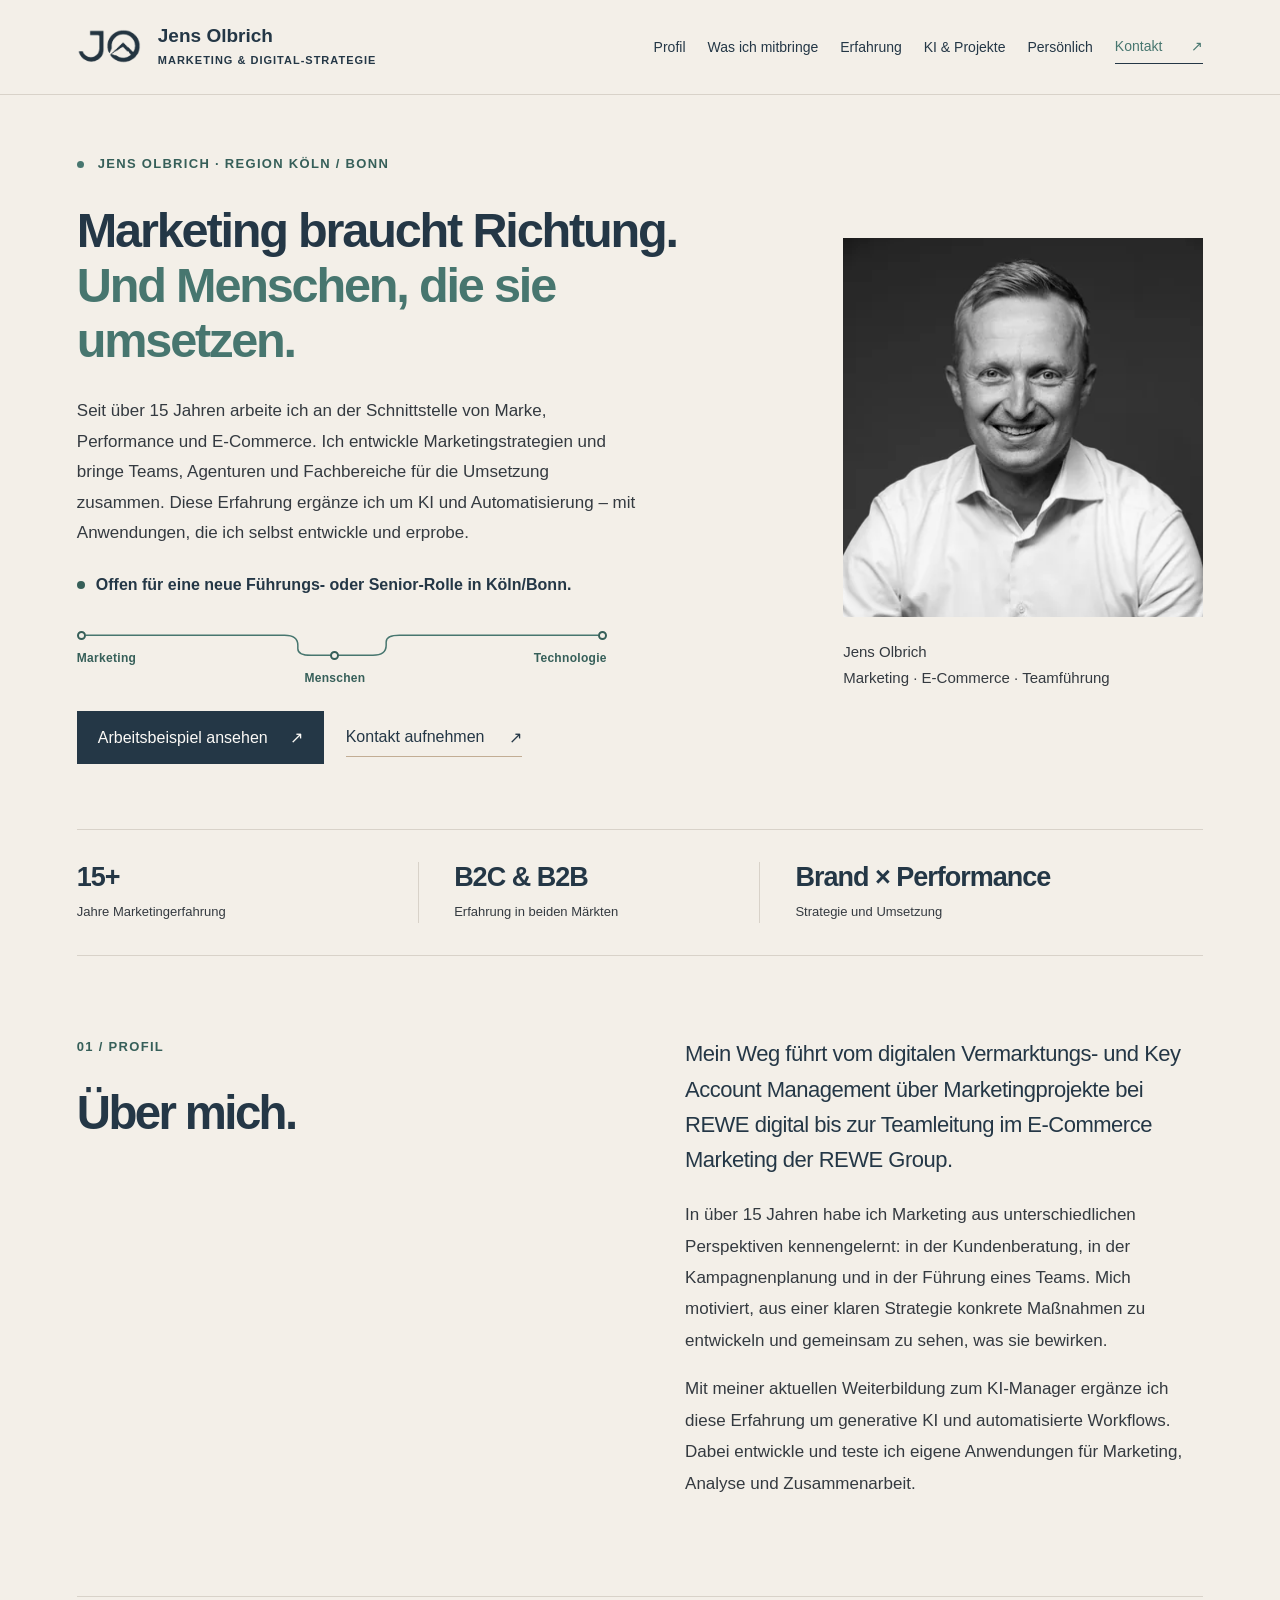
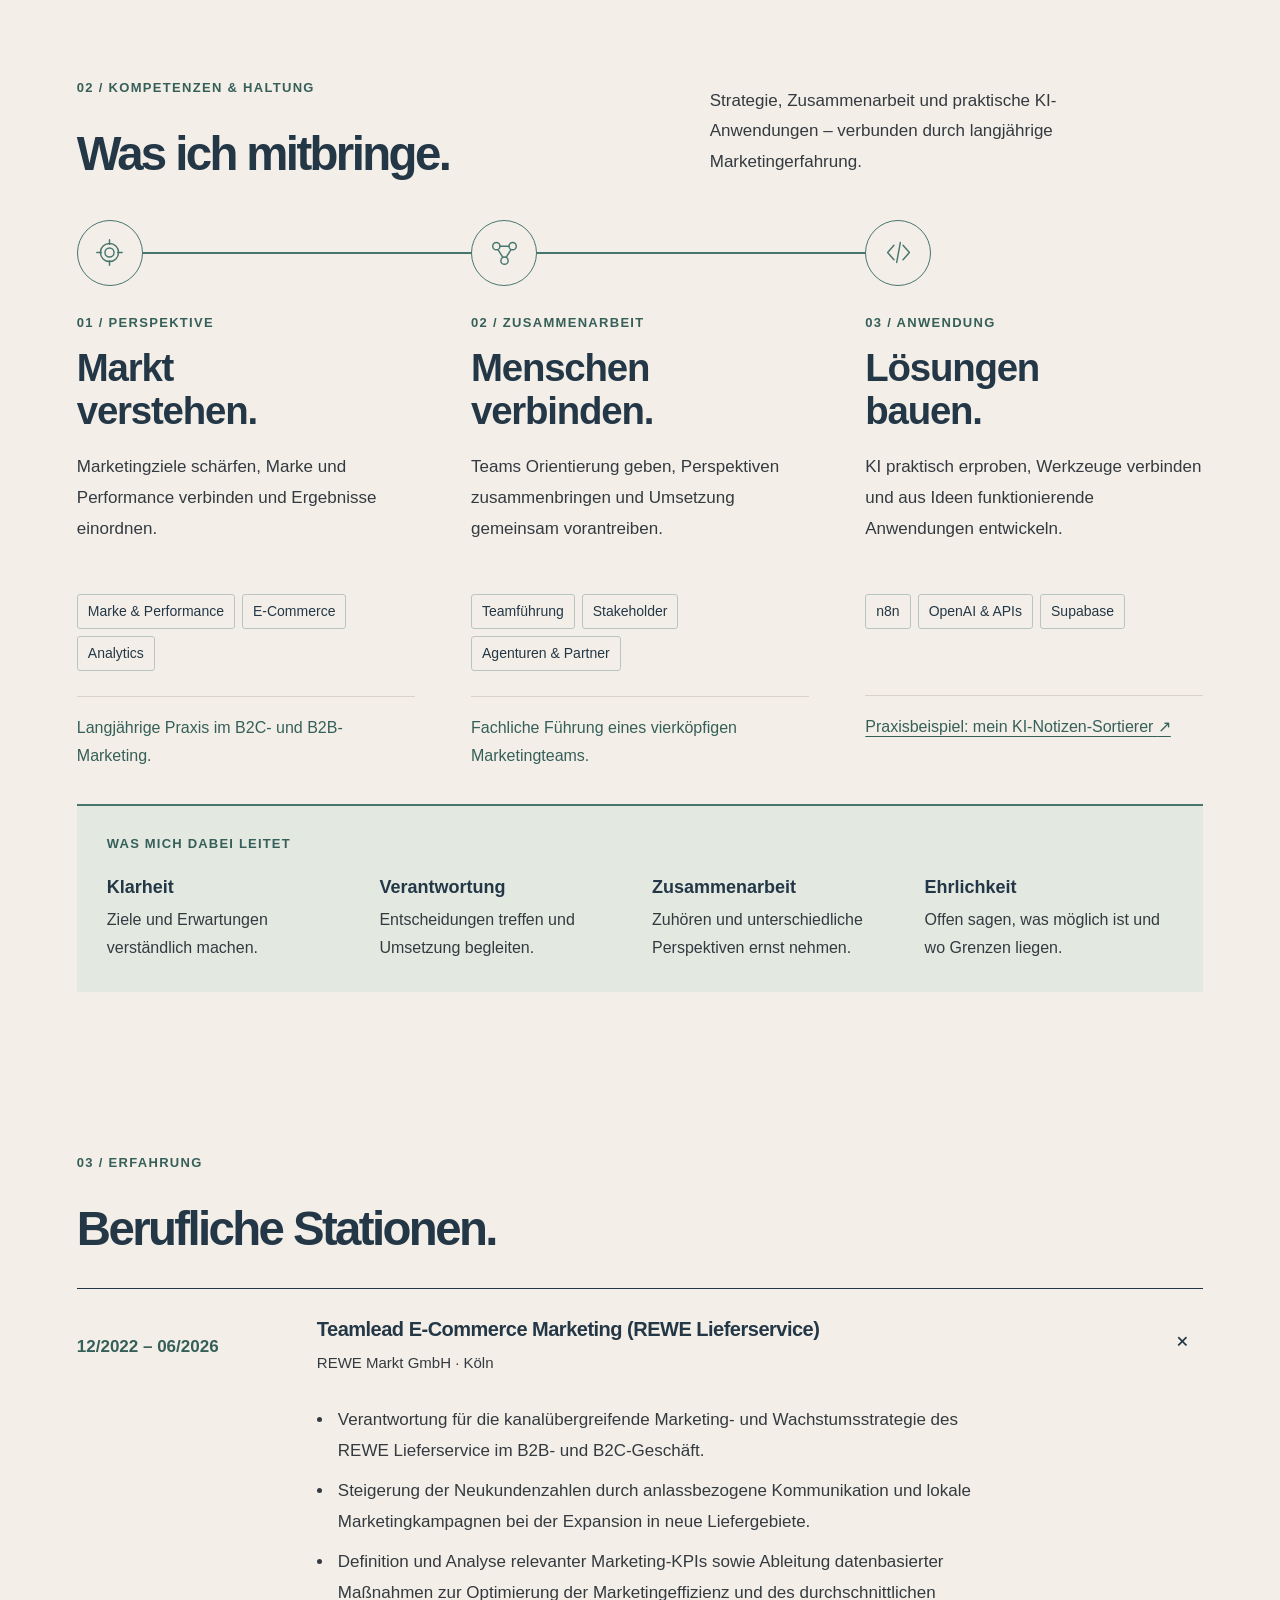
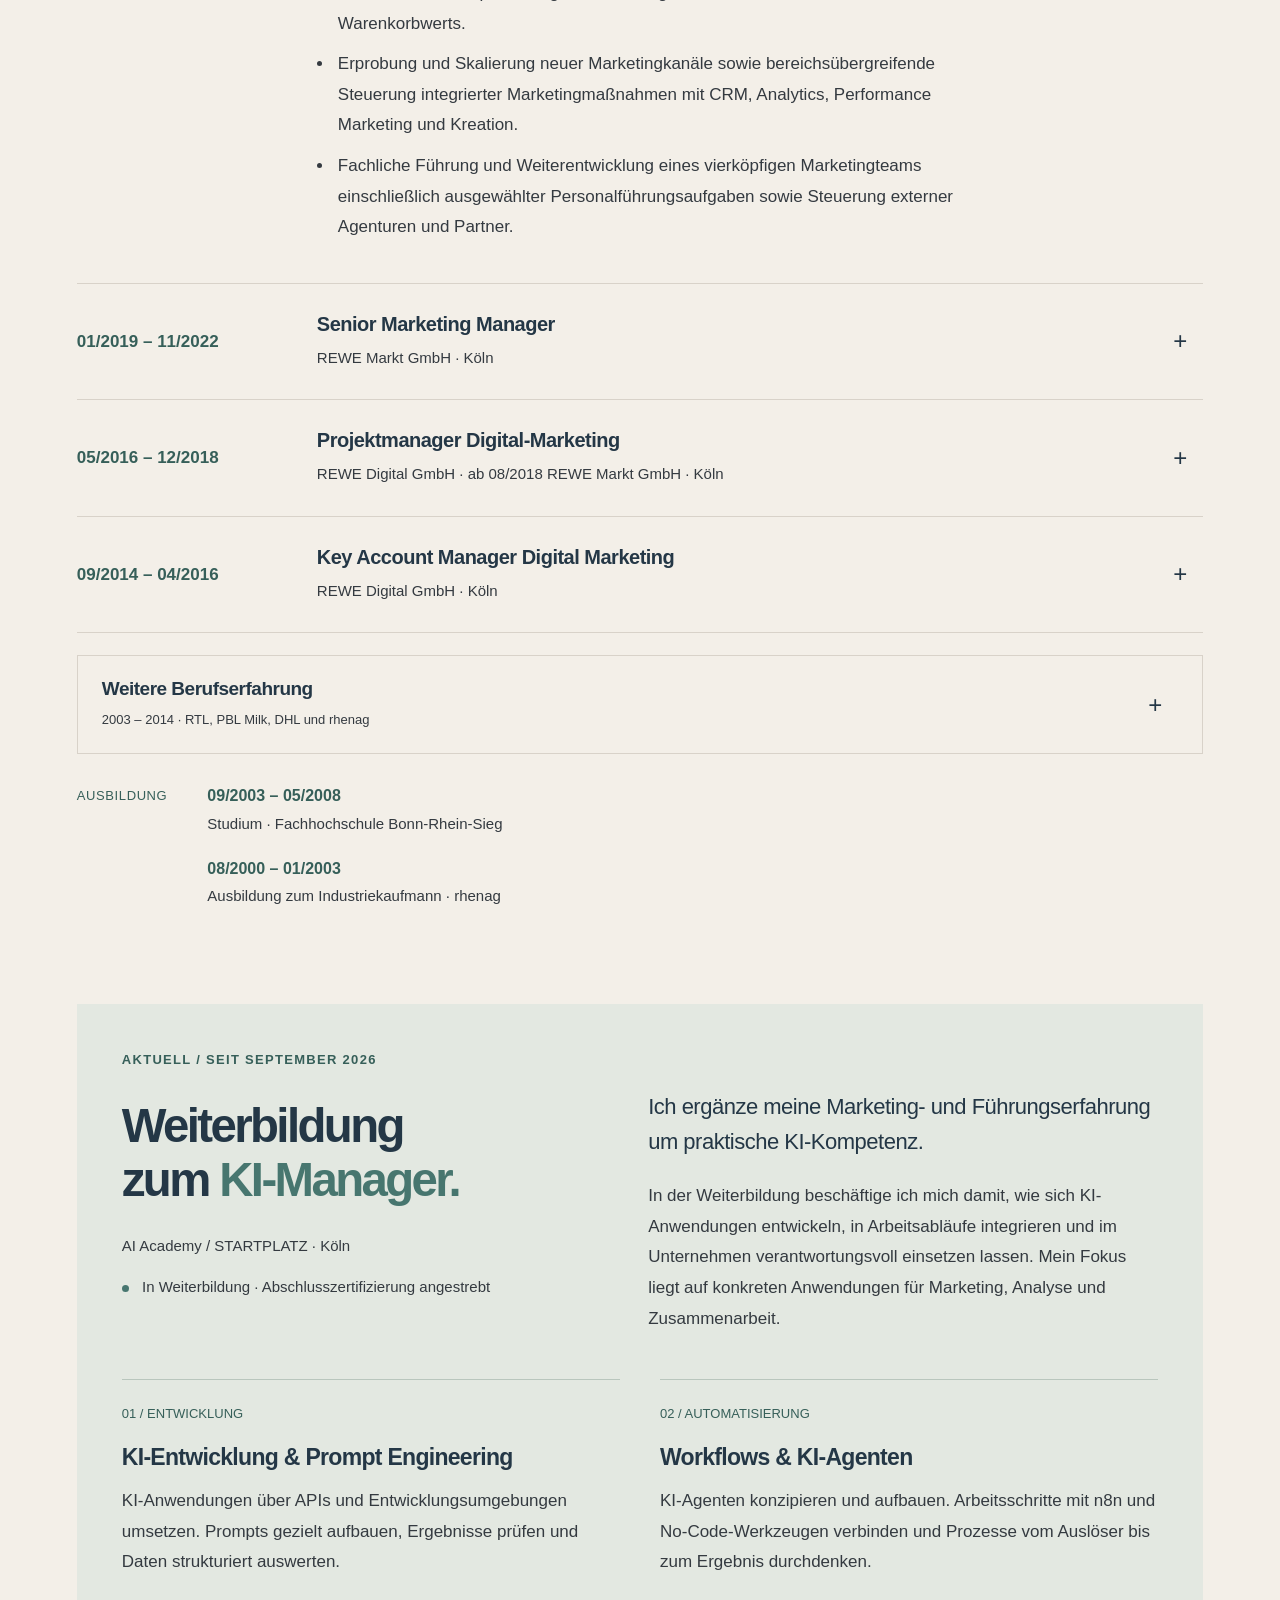
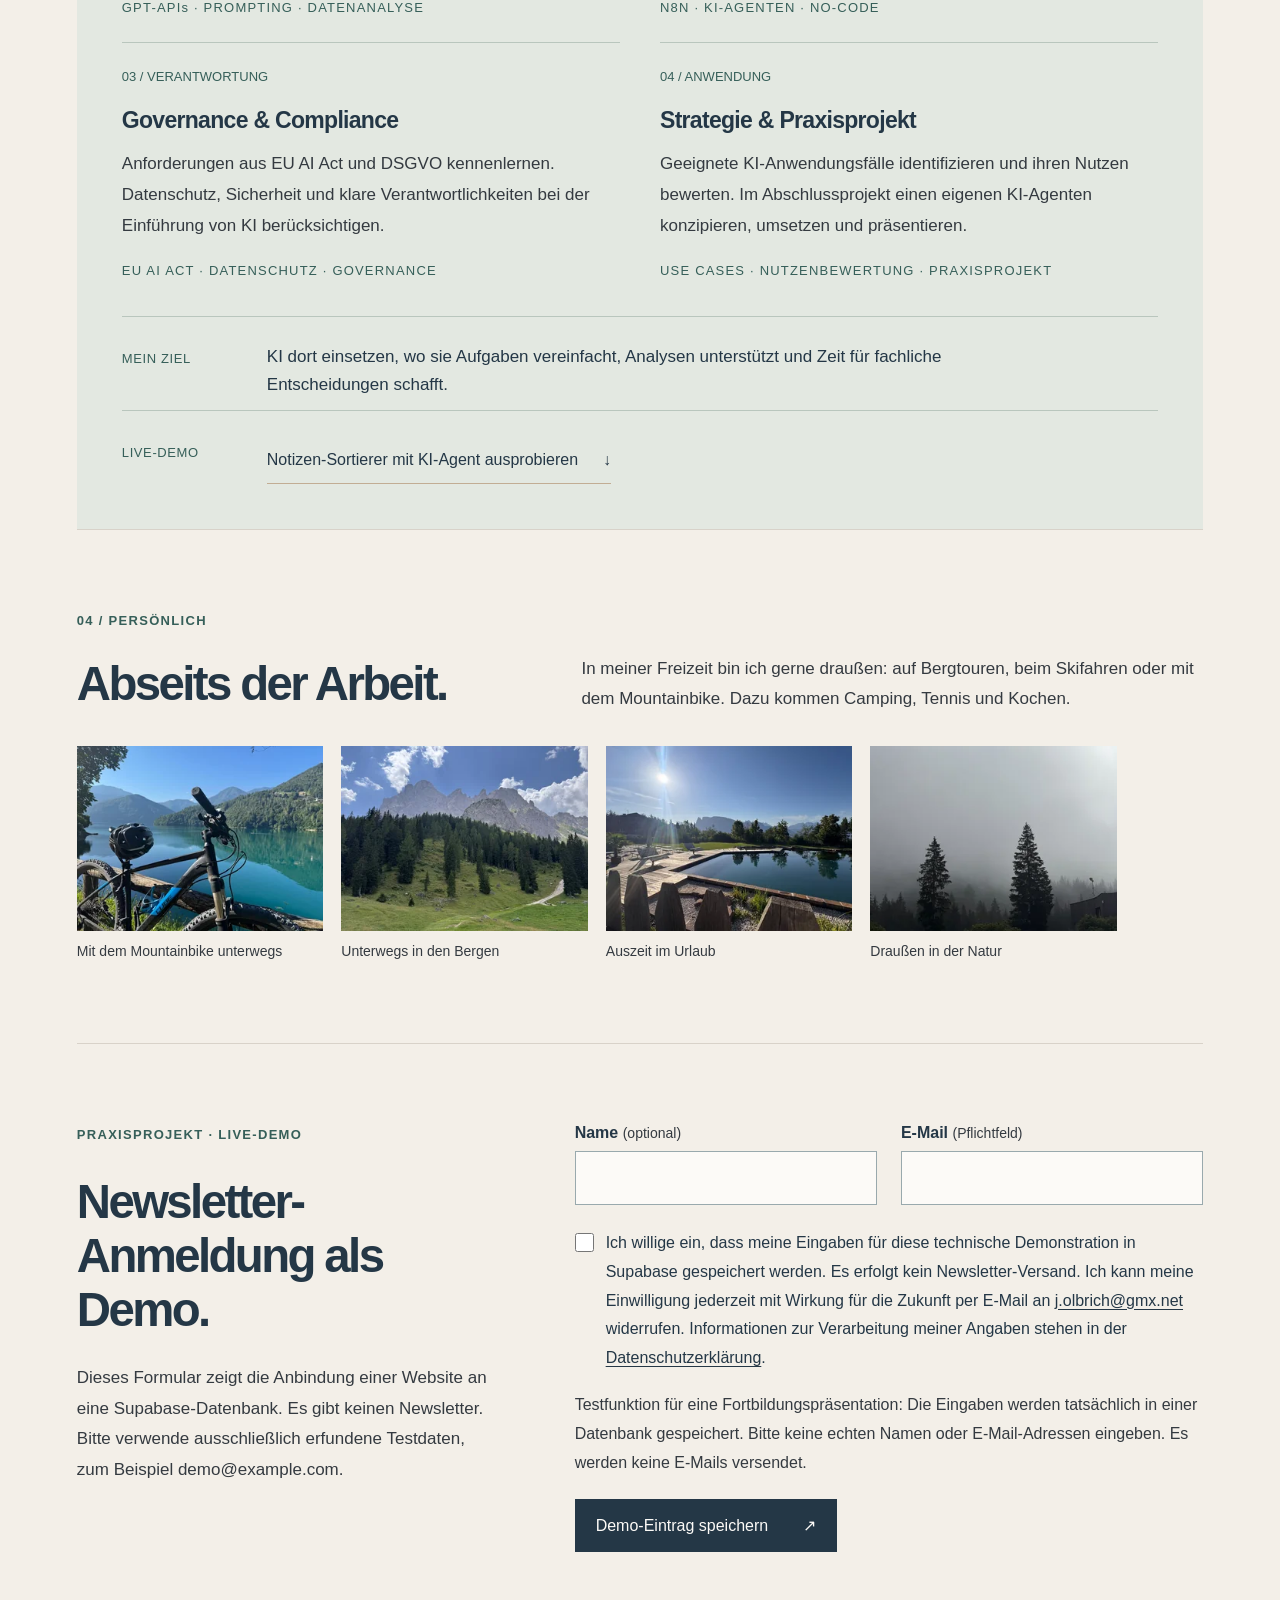
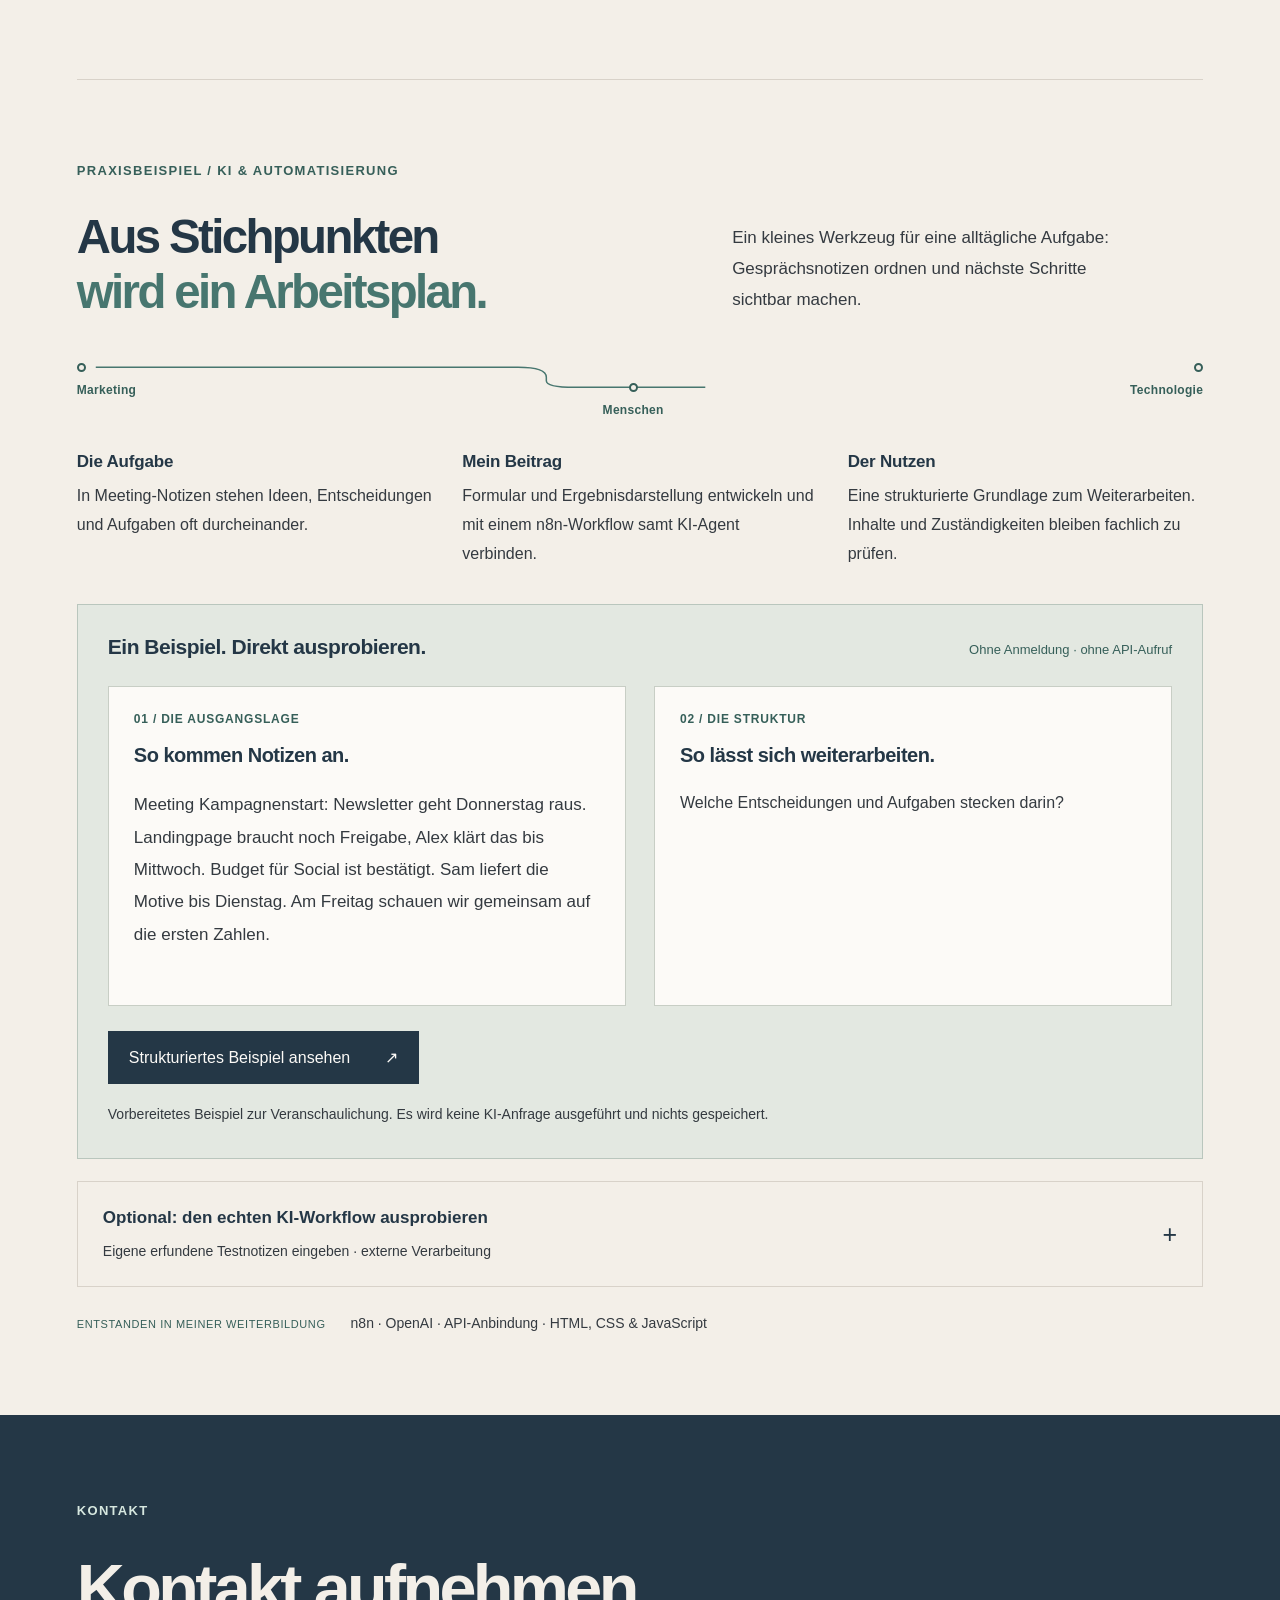
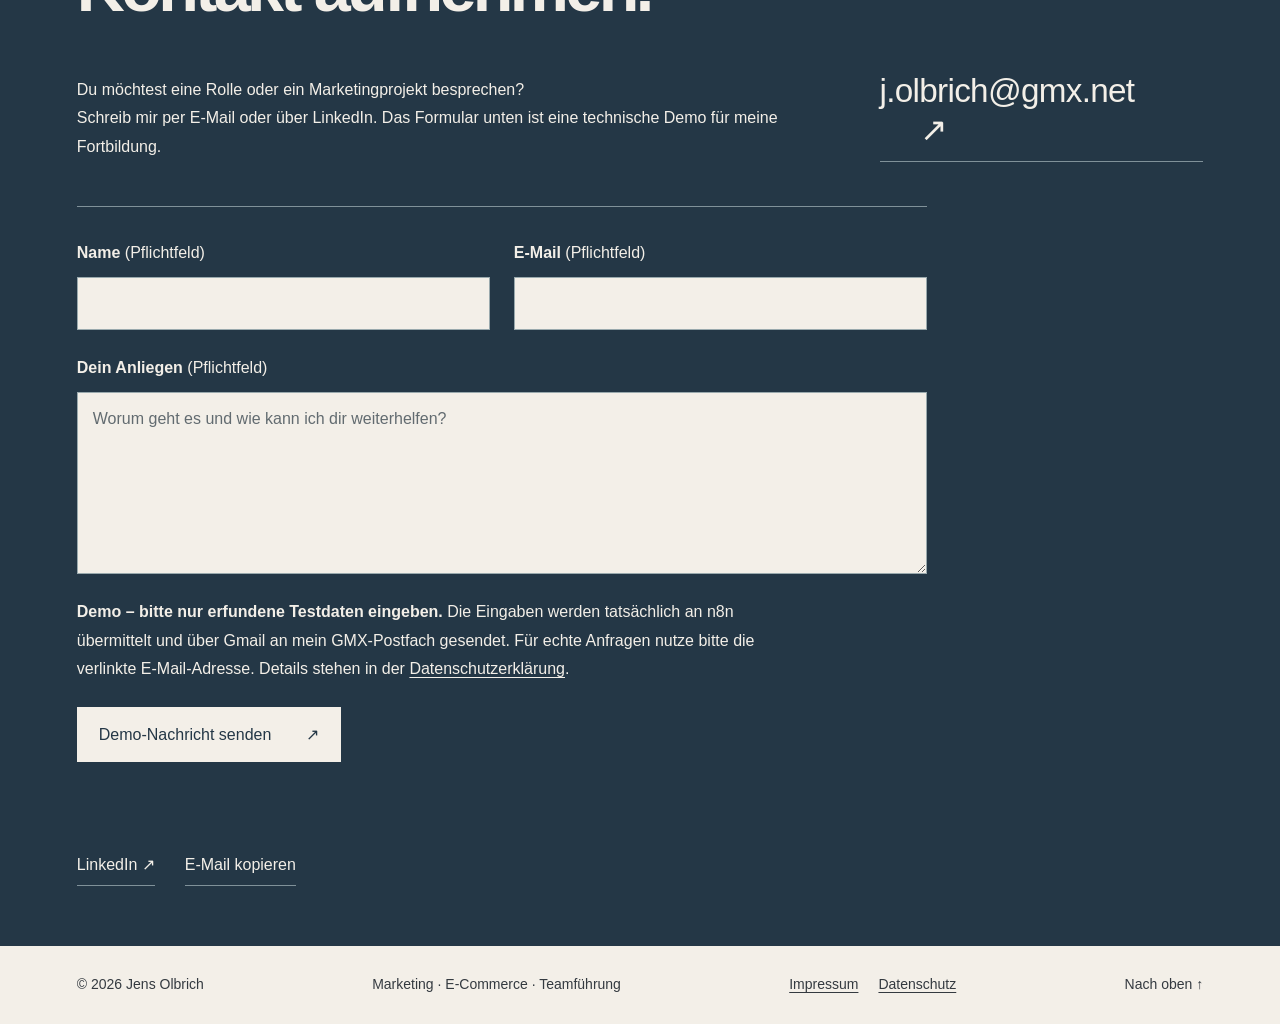
==== commit a727f53e: "Add interactive project example and signature motif" ====
--- a/index.html
+++ b/index.html
@@ -1,7 +1,7 @@
 <!doctype html>
-<html lang="de"><head><meta charset="utf-8"><meta name="viewport" content="width=device-width,initial-scale=1"><meta name="description" content="Jens Olbrich – Marketing an der Schnittstelle von Brand und Performance. Über 15 Jahre Erfahrung in Marketingstrategie, E-Commerce und Teamführung."><meta name="theme-color" content="#F3EFE8"><title>Jens Olbrich – Marketing, Marke & Performance</title><link rel="stylesheet" href="styles.css"><script src="contact-config.js" defer></script><script src="script.js" defer></script><script src="contact.js" defer></script><script src="newsletter-config.js" defer></script><script src="newsletter.js" defer></script><script src="notizen.js" defer></script><link rel="stylesheet" href="competence.css"><script src="competence.js" defer></script><link rel="stylesheet" href="refinements.css"></head>
+<html lang="de"><head><meta charset="utf-8"><meta name="viewport" content="width=device-width,initial-scale=1"><meta name="description" content="Jens Olbrich – Marketing an der Schnittstelle von Brand und Performance. Über 15 Jahre Erfahrung in Marketingstrategie, E-Commerce und Teamführung."><meta name="theme-color" content="#F3EFE8"><title>Jens Olbrich – Marketing, Marke & Performance</title><link rel="stylesheet" href="styles.css"><script src="contact-config.js" defer></script><script src="script.js" defer></script><script src="contact.js" defer></script><script src="newsletter-config.js" defer></script><script src="newsletter.js" defer></script><script src="notizen.js" defer></script><link rel="stylesheet" href="competence.css"><script src="competence.js" defer></script><link rel="stylesheet" href="refinements.css"><link rel="stylesheet" href="work-example.css"><script src="work-example.js" defer></script></head>
 <body><a class="skip" href="#main">Zum Inhalt</a><header><a class="identity" href="#start" aria-label="Jens Olbrich – Startseite"><img src="assets/logo.png" alt="" width="64" height="35"><span>Jens Olbrich<small>MARKETING & DIGITAL-STRATEGIE</small></span></a><button class="menu" aria-expanded="false" aria-controls="navigation">Menü <span>☰</span></button><nav id="navigation" aria-label="Hauptnavigation"><a href="#profil">Profil</a><a href="#schwerpunkte">Was ich mitbringe</a><a href="#erfahrung">Erfahrung</a><a href="#ki-weiterbildung">KI & Projekte</a><a href="#persoenlich">Persönlich</a><a class="nav-contact" href="#kontakt">Kontakt <span>↗</span></a></nav></header>
-<main id="main"><section class="hero wrap" id="start"><div class="hero-copy"><p class="eyebrow"><span class="dot"></span> JENS OLBRICH · REGION KÖLN / BONN</p><h1>Marketing braucht Richtung.<br><em>Und Menschen, die sie umsetzen.</em></h1><p class="intro">Seit über 15 Jahren arbeite ich an der Schnittstelle von Marke, Performance und E-Commerce. Ich entwickle Marketingstrategien und bringe Teams, Agenturen und Fachbereiche für die Umsetzung zusammen. Diese Erfahrung ergänze ich um KI und Automatisierung – mit Anwendungen, die ich selbst entwickle und erprobe.</p><p class="hero-availability"><span aria-hidden="true"></span>Offen für eine neue Führungs- oder Senior-Rolle in Köln/Bonn.</p><div class="actions"><a class="button" href="#kontakt">Kontakt aufnehmen <span>↗</span></a><a class="text-link" href="#erfahrung">Meine Erfahrung <span>↓</span></a></div></div><div class="hero-visual"><div class="portrait-frame"><img class="portrait" src="assets/jens-olbrich-2025-800.webp" srcset="assets/jens-olbrich-2025-400.webp 400w, assets/jens-olbrich-2025-800.webp 800w" sizes="(max-width: 640px) 80vw, (max-width: 900px) 300px, 360px" width="800" height="761" decoding="async" alt="Schwarz-Weiß-Porträt von Jens Olbrich im weißen Hemd" fetchpriority="high"></div><div class="photo-caption"><span>Jens Olbrich<br>Marketing · E-Commerce · Teamführung</span></div></div></section>
+<main id="main"><section class="hero wrap" id="start"><div class="hero-copy"><p class="eyebrow"><span class="dot"></span> JENS OLBRICH · REGION KÖLN / BONN</p><h1>Marketing braucht Richtung.<br><em>Und Menschen, die sie umsetzen.</em></h1><p class="intro">Seit über 15 Jahren arbeite ich an der Schnittstelle von Marke, Performance und E-Commerce. Ich entwickle Marketingstrategien und bringe Teams, Agenturen und Fachbereiche für die Umsetzung zusammen. Diese Erfahrung ergänze ich um KI und Automatisierung – mit Anwendungen, die ich selbst entwickle und erprobe.</p><p class="hero-availability"><span aria-hidden="true"></span>Offen für eine neue Führungs- oder Senior-Rolle in Köln/Bonn.</p><div class="signature-route hero-route" aria-label="Marketing, Menschen und Technologie verbinden"><svg viewBox="0 0 600 60" preserveAspectRatio="none" aria-hidden="true"><path d="M 10 20 H 235 Q 250 20 250 35 V 40 Q 250 50 265 50 H 335 Q 350 50 350 35 V 30 Q 350 20 365 20 H 590" pathLength="1"/></svg><span><i aria-hidden="true"></i>Marketing</span><span><i aria-hidden="true"></i>Menschen</span><span><i aria-hidden="true"></i>Technologie</span></div><div class="actions"><a class="button" href="#notizen-sortierer">Arbeitsbeispiel ansehen <span aria-hidden="true">↗</span></a><a class="text-link" href="#kontakt">Kontakt aufnehmen <span aria-hidden="true">↗</span></a></div></div><div class="hero-visual"><div class="portrait-frame"><img class="portrait" src="assets/jens-olbrich-2025-800.webp" srcset="assets/jens-olbrich-2025-400.webp 400w, assets/jens-olbrich-2025-800.webp 800w" sizes="(max-width: 640px) 80vw, (max-width: 900px) 300px, 360px" width="800" height="761" decoding="async" alt="Schwarz-Weiß-Porträt von Jens Olbrich im weißen Hemd" fetchpriority="high"></div><div class="photo-caption"><span>Jens Olbrich<br>Marketing · E-Commerce · Teamführung</span></div></div></section>
 <div class="proof wrap" aria-label="Profil im Überblick"><div><strong>15+</strong><span>Jahre Marketingerfahrung</span></div><div><strong>B2C & B2B</strong><span>Erfahrung in beiden Märkten</span></div><div><strong>Brand × Performance</strong><span>Strategie und Umsetzung</span></div></div>
 <section class="section wrap about" id="profil"><div><p class="eyebrow">01 / PROFIL</p><h2>Über mich.</h2></div><div class="about-text"><p class="large">Mein Weg führt vom digitalen Vermarktungs- und Key Account Management über Marketingprojekte bei REWE digital bis zur Teamleitung im E-Commerce Marketing der REWE Group.</p><p>In über 15 Jahren habe ich Marketing aus unterschiedlichen Perspektiven kennengelernt: in der Kundenberatung, in der Kampagnenplanung und in der Führung eines Teams. Mich motiviert, aus einer klaren Strategie konkrete Maßnahmen zu entwickeln und gemeinsam zu sehen, was sie bewirken.</p><p>Mit meiner aktuellen Weiterbildung zum KI-Manager ergänze ich diese Erfahrung um generative KI und automatisierte Workflows. Dabei entwickle und teste ich eigene Anwendungen für Marketing, Analyse und Zusammenarbeit.</p></div></section>
 <section class="section wrap competence-map" id="schwerpunkte" aria-labelledby="competence-heading">
@@ -18,4 +18,13 @@
 <section class="section wrap ai-expanded" id="ki-weiterbildung" aria-labelledby="ai-heading"><div class="ai-heading"><div><p class="eyebrow">AKTUELL / SEIT SEPTEMBER 2026</p><h2 id="ai-heading">Weiterbildung<br>zum <em>KI-Manager.</em></h2><p class="ai-provider">AI Academy / STARTPLATZ · Köln</p><span class="status"><span class="dot"></span> In Weiterbildung · Abschlusszertifizierung angestrebt</span></div><div class="ai-context"><p class="large">Ich ergänze meine Marketing- und Führungserfahrung um praktische KI-Kompetenz.</p><p>In der Weiterbildung beschäftige ich mich damit, wie sich KI-Anwendungen entwickeln, in Arbeitsabläufe integrieren und im Unternehmen verantwortungsvoll einsetzen lassen. Mein Fokus liegt auf konkreten Anwendungen für Marketing, Analyse und Zusammenarbeit.</p></div></div><div class="ai-topics"><article><span class="number">01 / ENTWICKLUNG</span><h3>KI-Entwicklung & Prompt Engineering</h3><p>KI-Anwendungen über APIs und Entwicklungsumgebungen umsetzen. Prompts gezielt aufbauen, Ergebnisse prüfen und Daten strukturiert auswerten.</p><span class="tags">GPT-APIs · PROMPTING · DATENANALYSE</span></article><article><span class="number">02 / AUTOMATISIERUNG</span><h3>Workflows & KI-Agenten</h3><p>KI-Agenten konzipieren und aufbauen. Arbeitsschritte mit n8n und No-Code-Werkzeugen verbinden und Prozesse vom Auslöser bis zum Ergebnis durchdenken.</p><span class="tags">N8N · KI-AGENTEN · NO-CODE</span></article><article><span class="number">03 / VERANTWORTUNG</span><h3>Governance & Compliance</h3><p>Anforderungen aus EU AI Act und DSGVO kennenlernen. Datenschutz, Sicherheit und klare Verantwortlichkeiten bei der Einführung von KI berücksichtigen.</p><span class="tags">EU AI ACT · DATENSCHUTZ · GOVERNANCE</span></article><article><span class="number">04 / ANWENDUNG</span><h3>Strategie & Praxisprojekt</h3><p>Geeignete KI-Anwendungsfälle identifizieren und ihren Nutzen bewerten. Im Abschlussprojekt einen eigenen KI-Agenten konzipieren, umsetzen und präsentieren.</p><span class="tags">USE CASES · NUTZENBEWERTUNG · PRAXISPROJEKT</span></article></div><div class="ai-transfer"><span>MEIN ZIEL</span><p>KI dort einsetzen, wo sie Aufgaben vereinfacht, Analysen unterstützt und Zeit für fachliche Entscheidungen schafft.</p></div><div class="ai-transfer"><span>LIVE-DEMO</span><p><a class="text-link" href="#notizen-sortierer">Notizen-Sortierer mit KI-Agent ausprobieren <span>↓</span></a></p></div></section>
 
 <section class="section wrap personal" id="persoenlich" aria-labelledby="personal-heading"><div class="personal-intro"><div><p class="eyebrow">04 / PERSÖNLICH</p><h2 id="personal-heading">Abseits der Arbeit.</h2></div><p>In meiner Freizeit bin ich gerne draußen: auf Bergtouren, beim Skifahren oder mit dem Mountainbike. Dazu kommen Camping, Tennis und Kochen.</p></div><div class="personal-gallery"><figure><img src="assets/privat-mountainbike-640.webp" srcset="assets/privat-mountainbike-320.webp 320w, assets/privat-mountainbike-640.webp 640w" sizes="(max-width: 640px) 42vw, (max-width: 900px) 310px, 247px" width="640" height="480" decoding="async" alt="Mountainbike mit Helm am Ufer eines Bergsees" loading="lazy"><figcaption>Mit dem Mountainbike unterwegs</figcaption></figure><figure><img src="assets/privat-bergtouren-640.webp" srcset="assets/privat-bergtouren-320.webp 320w, assets/privat-bergtouren-640.webp 640w" sizes="(max-width: 640px) 42vw, (max-width: 900px) 310px, 247px" width="640" height="480" decoding="async" alt="Bergmassiv mit Wald und einem Wanderweg" loading="lazy"><figcaption>Unterwegs in den Bergen</figcaption></figure><figure><img src="assets/privat-auszeit-640.webp" srcset="assets/privat-auszeit-320.webp 320w, assets/privat-auszeit-640.webp 640w" sizes="(max-width: 640px) 42vw, (max-width: 900px) 310px, 247px" width="640" height="480" decoding="async" alt="Naturpool mit Holzterrasse und Blick auf die Berge" loading="lazy"><figcaption>Auszeit im Urlaub</figcaption></figure><figure><img src="assets/privat-natur-640.webp" srcset="assets/privat-natur-320.webp 320w, assets/privat-natur-640.webp 640w" sizes="(max-width: 640px) 42vw, (max-width: 900px) 310px, 247px" width="640" height="480" decoding="async" alt="Nadelbäume und eine Holzhütte im Nebel" loading="lazy"><figcaption>Draußen in der Natur</figcaption></figure></div></section>
-<section class="section wrap newsletter" id="newsletter" aria-labelledby="newsletter-heading"><div class="newsletter-intro"><p class="eyebrow">PRAXISPROJEKT · LIVE-DEMO</p><h2 id="newsletter-heading">Newsletter-Anmeldung als Demo.</h2><p>Dieses Formular zeigt die Anbindung einer Website an eine Supabase-Datenbank. Es gibt keinen Newsletter. Bitte verwende ausschließlich erfundene Testdaten, zum Beispiel demo@example.com.</p></div><form id="newsletter-form" aria-describedby="newsletter-help"><div class="form-row"><div class="form-field"><label for="newsletter-name">Name <span>(optional)</span></label><input id="newsletter-name" name="name" type="text" maxlength="120" autocomplete="name"></div><div class="form-field"><label for="newsletter-email">E-Mail <span>(Pflichtfeld)</span></label><input id="newsletter-email" name="email" type="email" maxlength="254" autocomplete="email" required></div></div><label class="newsletter-consent"><input type="checkbox" name="consent" required><span>Ich willige ein, dass meine Eingaben für diese technische Demonstration in Supabase gespeichert werden. Es erfolgt kein Newsletter-Versand. Ich kann meine Einwilligung jederzeit mit Wirkung für die Zukunft per E-Mail an <a href="mailto:j.olbrich@gmx.net">j.olbrich@gmx.net</a> widerrufen. Informationen zur Verarbeitung meiner Angaben stehen in der <a href="datenschutz.html#newsletter-datenschutz">Datenschutzerklärung</a>.</span></label><p class="newsletter-help" id="newsletter-help">Testfunktion für eine Fortbildungspräsentation: Die Eingaben werden tatsächlich in einer Datenbank gespeichert. Bitte keine echten Namen oder E-Mail-Adressen eingeben. Es werden keine E-Mails versendet.</p><button class="button" type="submit">Demo-Eintrag speichern <span aria-hidden="true">↗</span></button><p id="newsletter-status" class="newsletter-status" role="status" aria-live="polite" aria-atomic="true"></p><noscript><p>Für die Anmeldung wird JavaScript benötigt.</p></noscript></form></section><section class="section wrap newsletter notes-demo" id="notizen-sortierer" aria-labelledby="notes-heading"><div class="newsletter-intro"><p class="eyebrow">PRAXISPROJEKT · LIVE-DEMO · KI-AGENT</p><h2 id="notes-heading">Notizen-Sortierer mit <em>KI-Agent.</em></h2><p>Unsortierte Notizen eingeben: Ein n8n-Workflow mit KI-Agent erstellt daraus eine Zusammenfassung, Entscheidungen und To-dos und speichert jede Eingabe in einer Datenbank. Entstanden als Praxisaufgabe in meiner Weiterbildung zum KI-Manager.</p><p class="notes-flow">Website → n8n-Webhook → KI-Agent (OpenAI) → Datentabelle → Ergebnis auf dieser Seite</p></div><form id="notes-form" aria-describedby="notes-help"><div class="form-field"><label for="notes-name">Name <span>(optional)</span></label><input id="notes-name" name="name" type="text" maxlength="120" autocomplete="off"></div><div class="form-field"><label for="notes-text">Deine Notizen <span>(Pflichtfeld, max. 3.000 Zeichen)</span></label><textarea id="notes-text" name="notes" rows="7" maxlength="3000" required placeholder="Meeting-Notizen, Stichpunkte, Gedanken … einfach hineinkopieren."></textarea></div><button class="notes-example" id="notes-example" type="button">Beispielnotizen einfügen</button><label class="newsletter-consent"><input type="checkbox" name="consent" required><span>Ich willige ein, dass meine Eingaben für diese technische Demonstration an einen n8n-Workflow übermittelt, von einem KI-Modell (OpenAI) verarbeitet und gespeichert werden. Ich kann meine Einwilligung jederzeit mit Wirkung für die Zukunft per E-Mail an <a href="mailto:j.olbrich@gmx.net">j.olbrich@gmx.net</a> widerrufen. Details stehen in der <a href="datenschutz.html#notizen-datenschutz">Datenschutzerklärung</a>.</span></label><p class="newsletter-help" id="notes-help">Demo für eine Fortbildungspräsentation: Bitte nur erfundene Beispielnotizen ohne personenbezogene oder vertrauliche Angaben eingeben.</p><button class="button" type="submit">Notizen sortieren <span aria-hidden="true">↗</span></button><p id="notes-status" class="newsletter-status" role="status" aria-live="polite" aria-atomic="true"></p><div id="notes-result" class="notes-result" hidden></div><noscript><p>Für die Demo wird JavaScript benötigt.</p></noscript></form></section><section class="contact" id="kontakt"><div class="wrap"><p class="eyebrow">KONTAKT</p><h2>Kontakt aufnehmen.</h2><div class="contact-bottom"><p>Du möchtest eine Rolle oder ein Marketingprojekt besprechen?<br>Schreib mir per E-Mail oder über LinkedIn. Das Formular unten ist eine technische Demo für meine Fortbildung.</p><a class="contact-mail" href="mailto:j.olbrich@gmx.net">j.olbrich@gmx.net <span>↗</span></a></div><form id="contact-form" class="contact-form" aria-label="Kontaktformular als Demo" aria-describedby="contact-help" method="post"><div class="form-row"><div class="form-field"><label for="contact-name">Name <span>(Pflichtfeld)</span></label><input id="contact-name" name="name" type="text" autocomplete="name" required maxlength="120"></div><div class="form-field"><label for="contact-email">E-Mail <span>(Pflichtfeld)</span></label><input id="contact-email" name="email" type="email" autocomplete="email" required maxlength="254"></div></div><div class="form-field"><label for="contact-message">Dein Anliegen <span>(Pflichtfeld)</span></label><textarea id="contact-message" name="anliegen" rows="6" required maxlength="5000" placeholder="Worum geht es und wie kann ich dir weiterhelfen?"></textarea></div><p id="contact-help" class="form-help"><strong>Demo – bitte nur erfundene Testdaten eingeben.</strong> Die Eingaben werden tatsächlich an n8n übermittelt und über Gmail an mein GMX-Postfach gesendet. Für echte Anfragen nutze bitte die verlinkte E-Mail-Adresse. Details stehen in der <a href="datenschutz.html">Datenschutzerklärung</a>.</p><button class="button form-submit" type="submit">Demo-Nachricht senden <span aria-hidden="true">↗</span></button><p id="contact-status" class="form-status" role="status" aria-live="polite" aria-atomic="true"></p><noscript><p>Zum Senden über das Formular wird JavaScript benötigt. Alternativ kannst du mir an <a href="mailto:j.olbrich@gmx.net">j.olbrich@gmx.net</a> schreiben.</p></noscript></form><div class="contact-links"><a href="https://www.linkedin.com/in/jens-olbrich/" target="_blank" rel="noopener noreferrer">LinkedIn ↗</a><button id="copy-email" type="button">E-Mail kopieren</button><span id="copy-status" role="status"></span></div></div></section></main><footer class="wrap"><span>© <span id="year">2026</span> Jens Olbrich</span><span>Marketing · E-Commerce · Teamführung</span><nav class="legal-links" aria-label="Rechtliche Informationen"><a href="impressum.html">Impressum</a><a href="datenschutz.html">Datenschutz</a></nav><a href="#start">Nach oben ↑</a></footer></body></html>
+<section class="section wrap newsletter" id="newsletter" aria-labelledby="newsletter-heading"><div class="newsletter-intro"><p class="eyebrow">PRAXISPROJEKT · LIVE-DEMO</p><h2 id="newsletter-heading">Newsletter-Anmeldung als Demo.</h2><p>Dieses Formular zeigt die Anbindung einer Website an eine Supabase-Datenbank. Es gibt keinen Newsletter. Bitte verwende ausschließlich erfundene Testdaten, zum Beispiel demo@example.com.</p></div><form id="newsletter-form" aria-describedby="newsletter-help"><div class="form-row"><div class="form-field"><label for="newsletter-name">Name <span>(optional)</span></label><input id="newsletter-name" name="name" type="text" maxlength="120" autocomplete="name"></div><div class="form-field"><label for="newsletter-email">E-Mail <span>(Pflichtfeld)</span></label><input id="newsletter-email" name="email" type="email" maxlength="254" autocomplete="email" required></div></div><label class="newsletter-consent"><input type="checkbox" name="consent" required><span>Ich willige ein, dass meine Eingaben für diese technische Demonstration in Supabase gespeichert werden. Es erfolgt kein Newsletter-Versand. Ich kann meine Einwilligung jederzeit mit Wirkung für die Zukunft per E-Mail an <a href="mailto:j.olbrich@gmx.net">j.olbrich@gmx.net</a> widerrufen. Informationen zur Verarbeitung meiner Angaben stehen in der <a href="datenschutz.html#newsletter-datenschutz">Datenschutzerklärung</a>.</span></label><p class="newsletter-help" id="newsletter-help">Testfunktion für eine Fortbildungspräsentation: Die Eingaben werden tatsächlich in einer Datenbank gespeichert. Bitte keine echten Namen oder E-Mail-Adressen eingeben. Es werden keine E-Mails versendet.</p><button class="button" type="submit">Demo-Eintrag speichern <span aria-hidden="true">↗</span></button><p id="newsletter-status" class="newsletter-status" role="status" aria-live="polite" aria-atomic="true"></p><noscript><p>Für die Anmeldung wird JavaScript benötigt.</p></noscript></form></section><section class="section wrap work-example" id="notizen-sortierer" aria-labelledby="work-heading">
+<div class="work-heading"><div><p class="eyebrow">PRAXISBEISPIEL / KI &amp; AUTOMATISIERUNG</p><h2 id="work-heading">Aus Stichpunkten<br><em>wird ein Arbeitsplan.</em></h2></div><p>Ein kleines Werkzeug für eine alltägliche Aufgabe: Gesprächsnotizen ordnen und nächste Schritte sichtbar machen.</p></div>
+<div class="signature-route project-route" aria-label="Marketing, Menschen und Technologie verbinden"><svg viewBox="0 0 600 60" preserveAspectRatio="none" aria-hidden="true"><path d="M 10 20 H 235 Q 250 20 250 35 V 40 Q 250 50 265 50 H 335 Q 350 50 350 35 V 30 Q 350 20 365 20 H 590" pathLength="1"/></svg><span><i aria-hidden="true"></i>Marketing</span><span><i aria-hidden="true"></i>Menschen</span><span><i aria-hidden="true"></i>Technologie</span></div>
+<div class="project-context"><div><h3>Die Aufgabe</h3><p>In Meeting-Notizen stehen Ideen, Entscheidungen und Aufgaben oft durcheinander.</p></div><div><h3>Mein Beitrag</h3><p>Formular und Ergebnisdarstellung entwickeln und mit einem n8n-Workflow samt KI-Agent verbinden.</p></div><div><h3>Der Nutzen</h3><p>Eine strukturierte Grundlage zum Weiterarbeiten. Inhalte und Zuständigkeiten bleiben fachlich zu prüfen.</p></div></div>
+<div class="example-playground" aria-labelledby="example-heading"><div class="example-topline"><h3 id="example-heading">Ein Beispiel. Direkt ausprobieren.</h3><span>Ohne Anmeldung · ohne API-Aufruf</span></div>
+<div class="example-comparison"><div class="example-before"><p class="example-label">01 / DIE AUSGANGSLAGE</p><h4>So kommen Notizen an.</h4><blockquote>Meeting Kampagnenstart: Newsletter geht Donnerstag raus. Landingpage braucht noch Freigabe, Alex klärt das bis Mittwoch. Budget für Social ist bestätigt. Sam liefert die Motive bis Dienstag. Am Freitag schauen wir gemeinsam auf die ersten Zahlen.</blockquote></div>
+<div class="example-after" id="prepared-result"><p class="example-label">02 / DIE STRUKTUR</p><h4>So lässt sich weiterarbeiten.</h4><div class="prepared-result-content"><p><strong>Zusammenfassung</strong><br>Der Kampagnenstart wird vorbereitet. Newsletter, Landingpage und Social-Motive werden abgestimmt.</p><p><strong>Entscheidungen</strong><br>Newsletter-Versand am Donnerstag. Social-Budget bestätigt.</p><div class="prepared-task"><span>Alex</span><p>Freigabe der Landingpage klären.<small>Bis Mittwoch</small></p></div><div class="prepared-task"><span>Sam</span><p>Social-Motive liefern.<small>Bis Dienstag</small></p></div><div class="prepared-task"><span>Team</span><p>Erste Ergebnisse gemeinsam ansehen.<small>Am Freitag</small></p></div></div><p class="example-placeholder" hidden>Welche Entscheidungen und Aufgaben stecken darin?</p></div></div>
+<div class="example-controls"><button class="button" type="button" id="show-prepared-result" aria-controls="prepared-result" aria-expanded="true">Strukturiertes Beispiel ansehen <span aria-hidden="true">↗</span></button><button type="button" id="reset-prepared-result" class="text-link" hidden>Nochmal ansehen</button></div><p class="prepared-status" id="prepared-status" role="status" aria-live="polite">Vorbereitetes Beispiel zur Veranschaulichung. Es wird keine KI-Anfrage ausgeführt und nichts gespeichert.</p></div>
+<details class="project-live"><summary><span>Optional: den echten KI-Workflow ausprobieren<small>Eigene erfundene Testnotizen eingeben · externe Verarbeitung</small></span><span aria-hidden="true">+</span></summary><div class="project-live-body"><p>Hier startet tatsächlich der n8n-Workflow: Ein KI-Modell von OpenAI strukturiert deine Eingabe, der Workflow speichert sie in einer Datentabelle und gibt das Ergebnis zurück. Bitte keine personenbezogenen oder vertraulichen Inhalte verwenden.</p><form id="notes-form" aria-describedby="notes-help"><div class="form-field"><label for="notes-name">Name <span>(optional)</span></label><input id="notes-name" name="name" type="text" maxlength="120" autocomplete="off"></div><div class="form-field"><label for="notes-text">Deine Notizen <span>(Pflichtfeld, max. 3.000 Zeichen)</span></label><textarea id="notes-text" name="notes" rows="7" maxlength="3000" required placeholder="Meeting-Notizen, Stichpunkte, Gedanken … einfach hineinkopieren."></textarea></div><button class="notes-example" id="notes-example" type="button">Beispielnotizen einfügen</button><label class="newsletter-consent"><input type="checkbox" name="consent" required><span>Ich willige ein, dass meine Eingaben für diese technische Demonstration an einen n8n-Workflow übermittelt, von einem KI-Modell (OpenAI) verarbeitet und gespeichert werden. Ich kann meine Einwilligung jederzeit mit Wirkung für die Zukunft per E-Mail an <a href="mailto:j.olbrich@gmx.net">j.olbrich@gmx.net</a> widerrufen. Details stehen in der <a href="datenschutz.html#notizen-datenschutz">Datenschutzerklärung</a>.</span></label><p class="newsletter-help" id="notes-help">Demo für eine Fortbildungspräsentation: Bitte nur erfundene Beispielnotizen ohne personenbezogene oder vertrauliche Angaben eingeben.</p><button class="button" type="submit">Notizen sortieren <span aria-hidden="true">↗</span></button><p id="notes-status" class="newsletter-status" role="status" aria-live="polite" aria-atomic="true"></p><div id="notes-result" class="notes-result" hidden></div><noscript><p>Für die Demo wird JavaScript benötigt.</p></noscript></form></div></details>
+<div class="project-footnote"><span>ENTSTANDEN IN MEINER WEITERBILDUNG</span><p>n8n · OpenAI · API-Anbindung · HTML, CSS &amp; JavaScript</p></div></section><section class="contact" id="kontakt"><div class="wrap"><p class="eyebrow">KONTAKT</p><h2>Kontakt aufnehmen.</h2><div class="contact-bottom"><p>Du möchtest eine Rolle oder ein Marketingprojekt besprechen?<br>Schreib mir per E-Mail oder über LinkedIn. Das Formular unten ist eine technische Demo für meine Fortbildung.</p><a class="contact-mail" href="mailto:j.olbrich@gmx.net">j.olbrich@gmx.net <span>↗</span></a></div><form id="contact-form" class="contact-form" aria-label="Kontaktformular als Demo" aria-describedby="contact-help" method="post"><div class="form-row"><div class="form-field"><label for="contact-name">Name <span>(Pflichtfeld)</span></label><input id="contact-name" name="name" type="text" autocomplete="name" required maxlength="120"></div><div class="form-field"><label for="contact-email">E-Mail <span>(Pflichtfeld)</span></label><input id="contact-email" name="email" type="email" autocomplete="email" required maxlength="254"></div></div><div class="form-field"><label for="contact-message">Dein Anliegen <span>(Pflichtfeld)</span></label><textarea id="contact-message" name="anliegen" rows="6" required maxlength="5000" placeholder="Worum geht es und wie kann ich dir weiterhelfen?"></textarea></div><p id="contact-help" class="form-help"><strong>Demo – bitte nur erfundene Testdaten eingeben.</strong> Die Eingaben werden tatsächlich an n8n übermittelt und über Gmail an mein GMX-Postfach gesendet. Für echte Anfragen nutze bitte die verlinkte E-Mail-Adresse. Details stehen in der <a href="datenschutz.html">Datenschutzerklärung</a>.</p><button class="button form-submit" type="submit">Demo-Nachricht senden <span aria-hidden="true">↗</span></button><p id="contact-status" class="form-status" role="status" aria-live="polite" aria-atomic="true"></p><noscript><p>Zum Senden über das Formular wird JavaScript benötigt. Alternativ kannst du mir an <a href="mailto:j.olbrich@gmx.net">j.olbrich@gmx.net</a> schreiben.</p></noscript></form><div class="contact-links"><a href="https://www.linkedin.com/in/jens-olbrich/" target="_blank" rel="noopener noreferrer">LinkedIn ↗</a><button id="copy-email" type="button">E-Mail kopieren</button><span id="copy-status" role="status"></span></div></div></section></main><footer class="wrap"><span>© <span id="year">2026</span> Jens Olbrich</span><span>Marketing · E-Commerce · Teamführung</span><nav class="legal-links" aria-label="Rechtliche Informationen"><a href="impressum.html">Impressum</a><a href="datenschutz.html">Datenschutz</a></nav><a href="#start">Nach oben ↑</a></footer></body></html>
--- a/work-example.css
+++ b/work-example.css
@@ -0,0 +1,13 @@
+.signature-route{position:relative;display:flex;justify-content:space-between;gap:12px;max-width:530px;padding:0 0 0;margin:27px 0 25px;color:#365f59}
+.signature-route>svg{position:absolute;inset:0 0 auto;width:100%;height:40px;overflow:visible;pointer-events:none}.signature-route path{fill:none;stroke:#47766f;stroke-width:1.5;vector-effect:non-scaling-stroke}
+.signature-route>span{position:relative;display:flex;flex-direction:column;gap:11px;align-items:center;font-size:12px;font-weight:600;letter-spacing:.3px}.signature-route i{display:block;width:9px;height:9px;border-radius:50%;border:2px solid #365f59;background:var(--ivory);margin-top:9px}.signature-route>span:nth-of-type(2) i{margin-top:29px}.signature-route>span:last-child{align-items:flex-end}.signature-route>span:first-of-type{align-items:flex-start}
+.hero-route{margin-top:24px;margin-bottom:25px}.hero .actions{gap:22px}.hero .actions .button{gap:22px}
+.work-example{border-top:1px solid var(--line)}.work-heading{display:grid;grid-template-columns:1.2fr 1fr;gap:8%;align-items:end}.work-heading h2{margin-bottom:0}.work-heading>p{font-size:17px;line-height:1.8;color:var(--ink);max-width:410px;margin-bottom:4px}.project-route{max-width:none;margin:35px 0}
+.project-context{display:grid;grid-template-columns:repeat(3,minmax(0,1fr));gap:30px;margin:30px 0 35px}.project-context h3{font-size:17px;letter-spacing:-.2px;margin:0 0 10px}.project-context p{font-size:16px;line-height:1.8;margin:0;color:var(--ink)}
+.example-playground{background:#e3e8e1;border:1px solid #b9c6bd;padding:30px}.example-topline{display:flex;justify-content:space-between;align-items:baseline;gap:20px;margin-bottom:26px}.example-topline h3{font-size:21px;margin:0;letter-spacing:-.5px}.example-topline>span{font-size:13px;line-height:1.6;color:#365f59}
+.example-comparison{display:grid;grid-template-columns:1fr 1fr;gap:28px}.example-before,.example-after{padding:25px;background:#fcfaf7;border:1px solid #c8cec5;min-width:0}.example-label{font-size:12px;font-weight:600;letter-spacing:.8px;color:#365f59;margin-bottom:15px}.example-comparison h4{font-size:20px;line-height:1.4;font-weight:600;letter-spacing:-.5px;margin:0 0 20px}.example-before blockquote{font-size:17px;line-height:1.9;margin:0;color:var(--ink)}.prepared-result-content>p,.example-placeholder{font-size:16px;line-height:1.8;color:var(--ink);margin:0 0 20px}.example-after{min-height:320px}.example-after.is-revealed{border-color:#365f59}.prepared-task{display:flex;gap:12px;padding:12px 0;border-top:1px solid var(--line);align-items:start}.prepared-task>span{font-size:12px;line-height:1.6;background:#e3e8e1;color:#243746;padding:3px 8px;min-width:45px;text-align:center}.prepared-task p{font-size:15px;line-height:1.7;margin:0}.prepared-task small{display:block;font-size:13px;color:#365f59;margin-top:2px}.example-controls{display:flex;align-items:center;gap:25px;margin-top:25px}.example-controls .button{border:0}.example-controls .text-link{background:none;border:0;border-bottom:1px solid var(--teal);color:var(--navy)}.prepared-status{font-size:14px;line-height:1.8;margin:18px 0 0;color:var(--ink)}
+.project-live{border:1px solid var(--line);margin-top:22px}.project-live>summary{display:flex;justify-content:space-between;gap:20px;padding:22px 25px;font-size:17px;line-height:1.6;font-weight:600}.project-live>summary small{font-size:14px;font-weight:400;color:var(--ink)}.project-live>summary>span:last-child{font-size:25px;font-weight:400}.project-live[open]>summary>span:last-child{transform:rotate(45deg)}.project-live-body{padding:0 25px 25px;max-width:850px}.project-live-body>p{font-size:16px;line-height:1.8}.project-live .form-field label span{color:var(--ink)}.project-footnote{display:flex;gap:25px;align-items:baseline;margin-top:25px}.project-footnote>span{font-size:11px;letter-spacing:.6px;color:#365f59}.project-footnote>p{font-size:14px;line-height:1.7;margin:0;color:var(--ink)}
+.work-example [hidden]{display:none!important}
+@media(prefers-reduced-motion:no-preference){.signature-route.route-ready path{stroke-dasharray:1;stroke-dashoffset:1;transition:stroke-dashoffset 1.15s ease}.signature-route.route-visible path{stroke-dashoffset:0}.example-after.is-revealed .prepared-result-content{animation:result-arrive .35s ease}@keyframes result-arrive{from{opacity:.4;transform:translateY(5px)}to{opacity:1;transform:translateY(0)}}}
+@media(max-width:900px){.work-heading{gap:30px}.example-playground{padding:23px}.example-before,.example-after{padding:20px}.example-topline{display:block}.example-topline>span{display:block;margin-top:8px}.project-context{gap:20px}}
+@media(max-width:640px){.hero-route{margin-block:23px}.hero .actions{gap:15px}.signature-route>span{font-size:11px}.work-heading{grid-template-columns:1fr;gap:18px}.work-heading>p{font-size:16px}.project-context{grid-template-columns:1fr;gap:20px}.project-context>div{padding-bottom:17px;border-bottom:1px solid var(--line)}.example-playground{padding:20px 15px}.example-comparison{grid-template-columns:1fr;gap:16px}.example-before blockquote{font-size:16px}.example-after{min-height:180px}.example-controls{flex-direction:column;align-items:stretch;gap:15px}.example-controls .button{justify-content:space-between;gap:14px;font-size:15px}.example-controls .text-link{align-self:start}.project-live>summary{padding:20px 18px}.project-live-body{padding:0 18px 22px}.project-footnote{flex-direction:column;gap:8px}.project-route{margin-block:28px}}
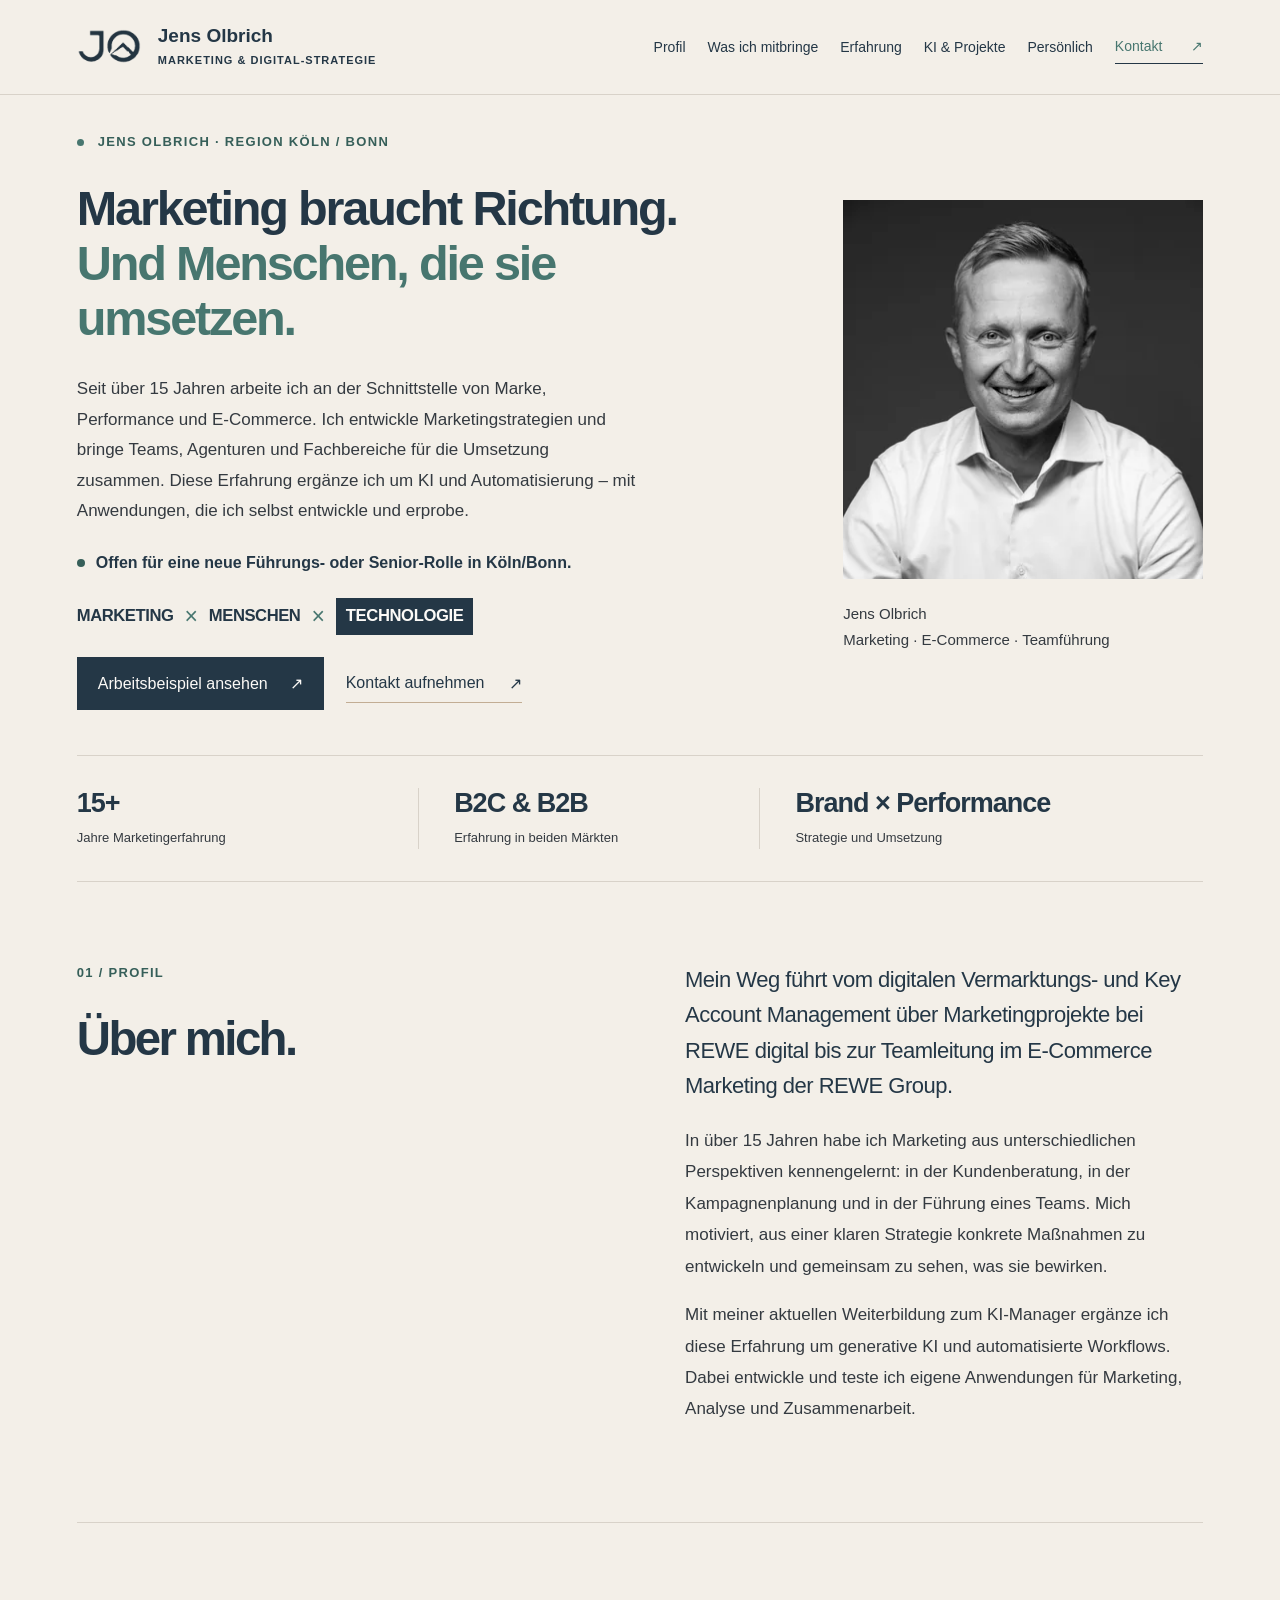
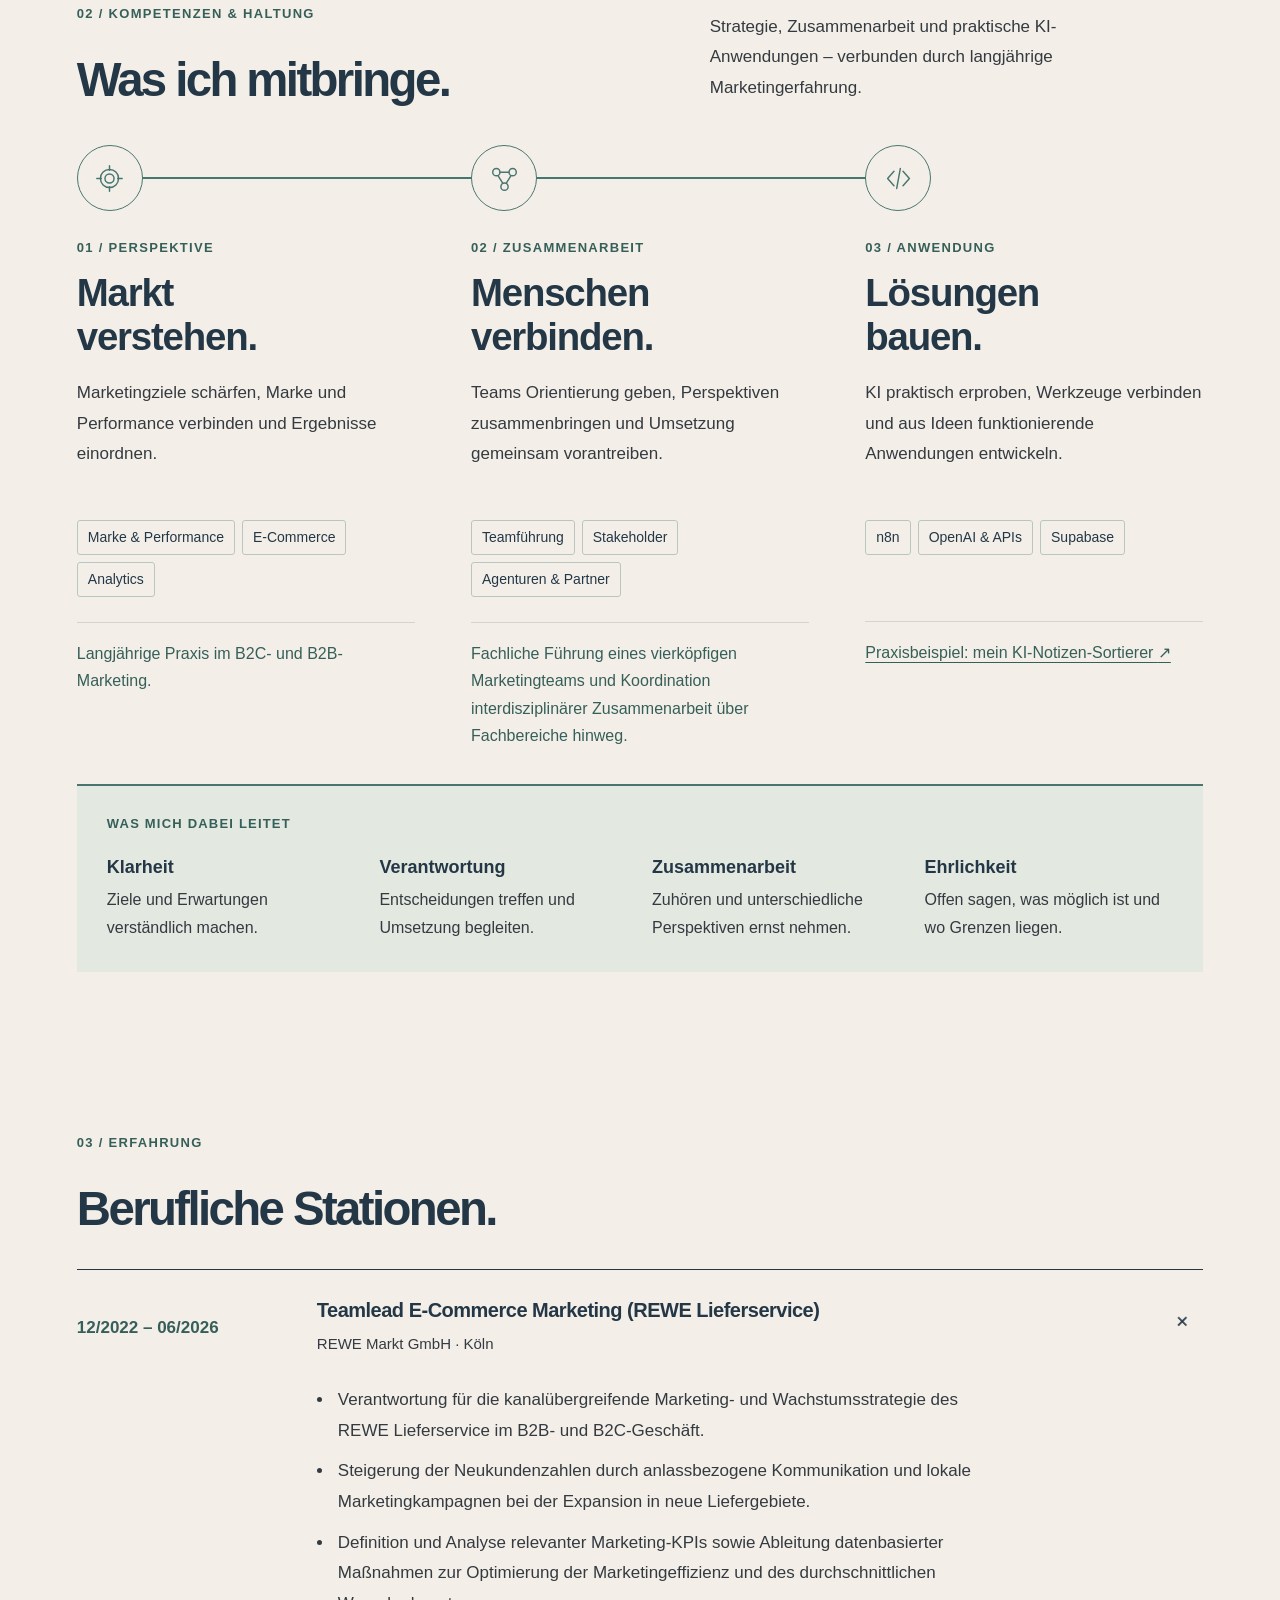
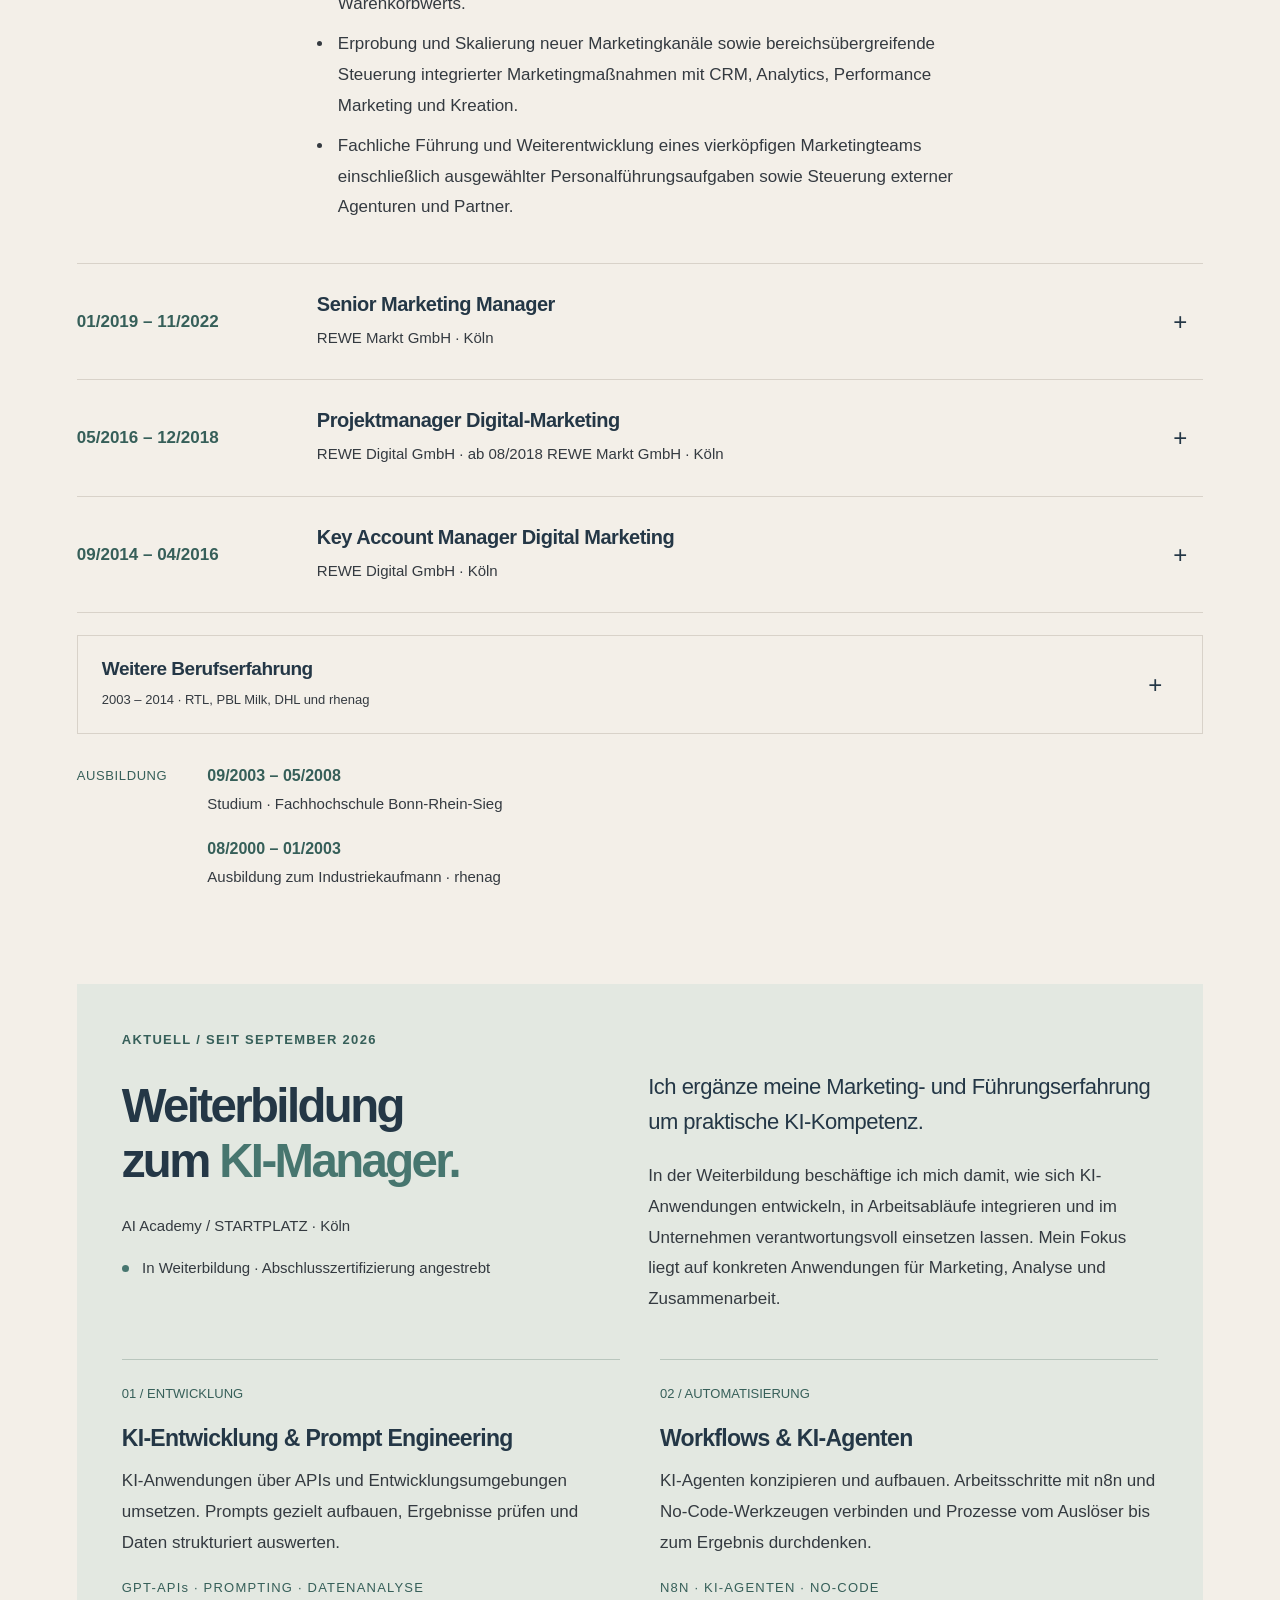
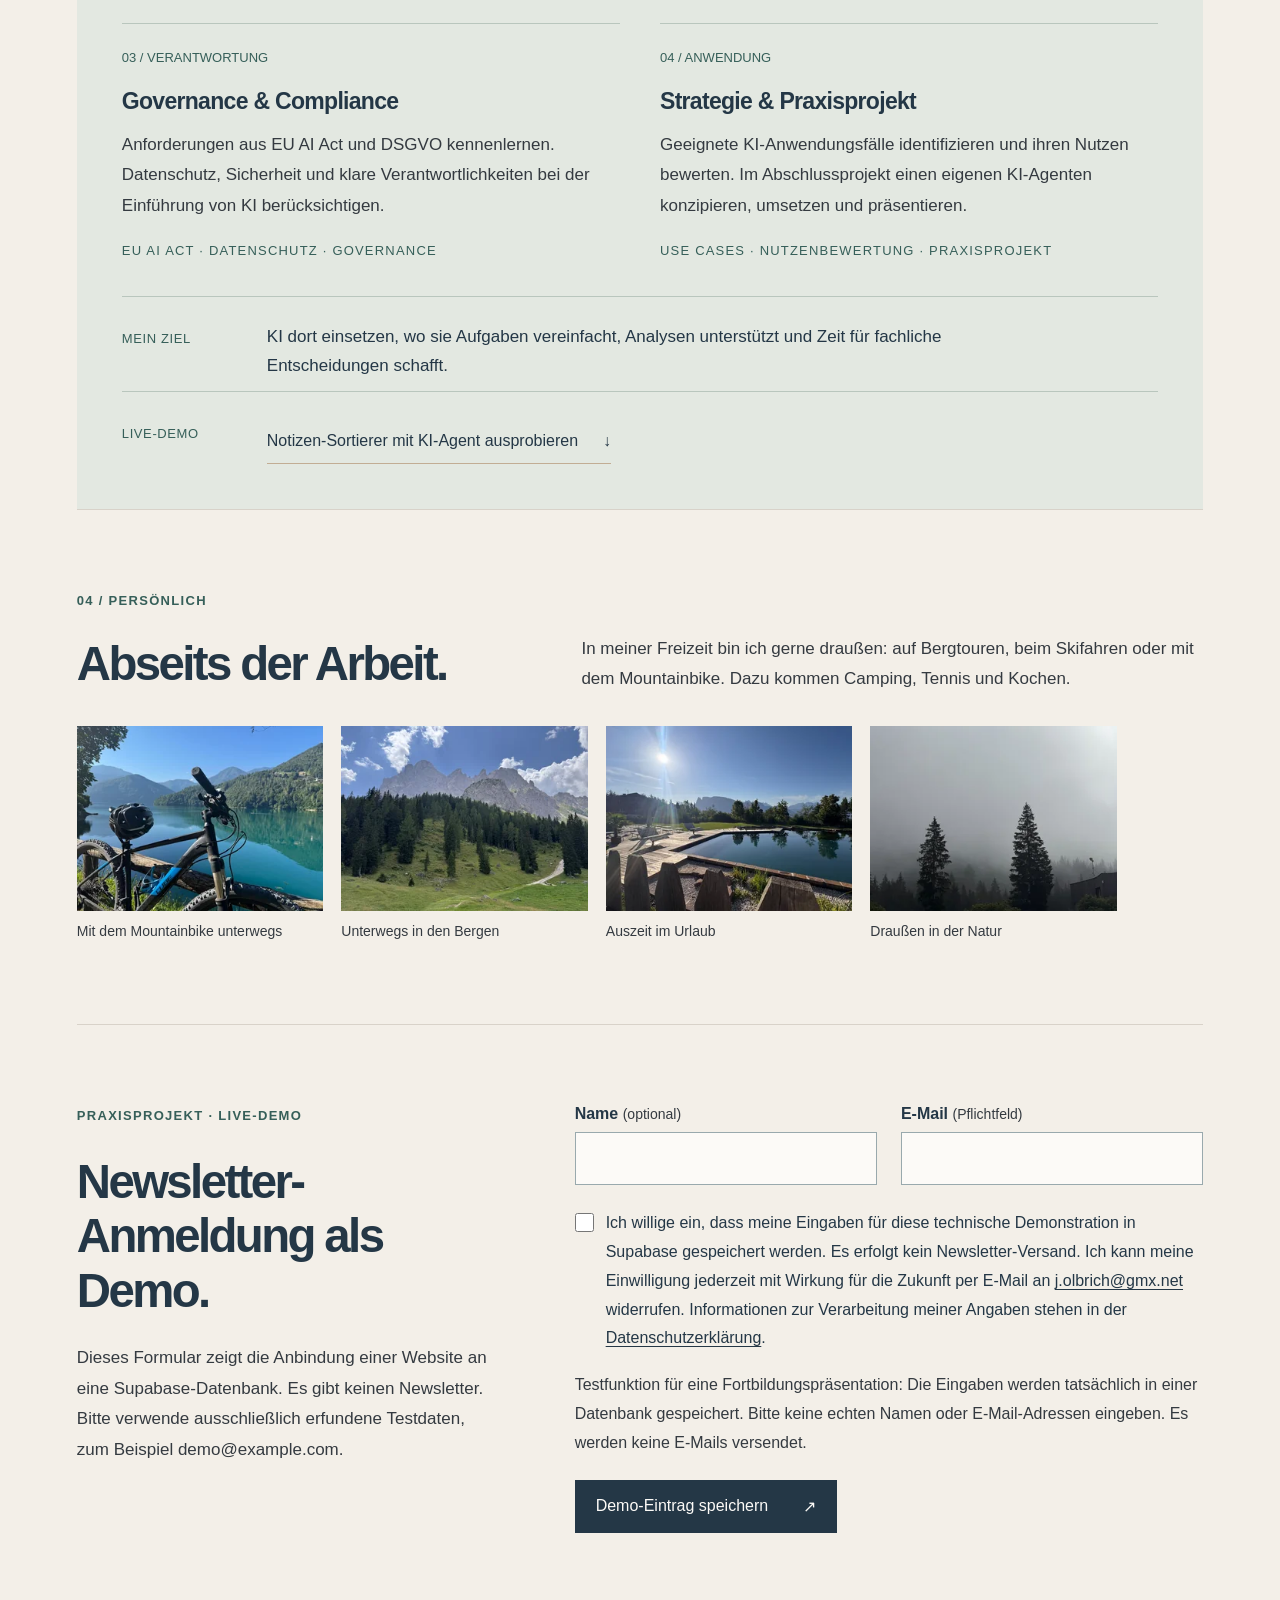
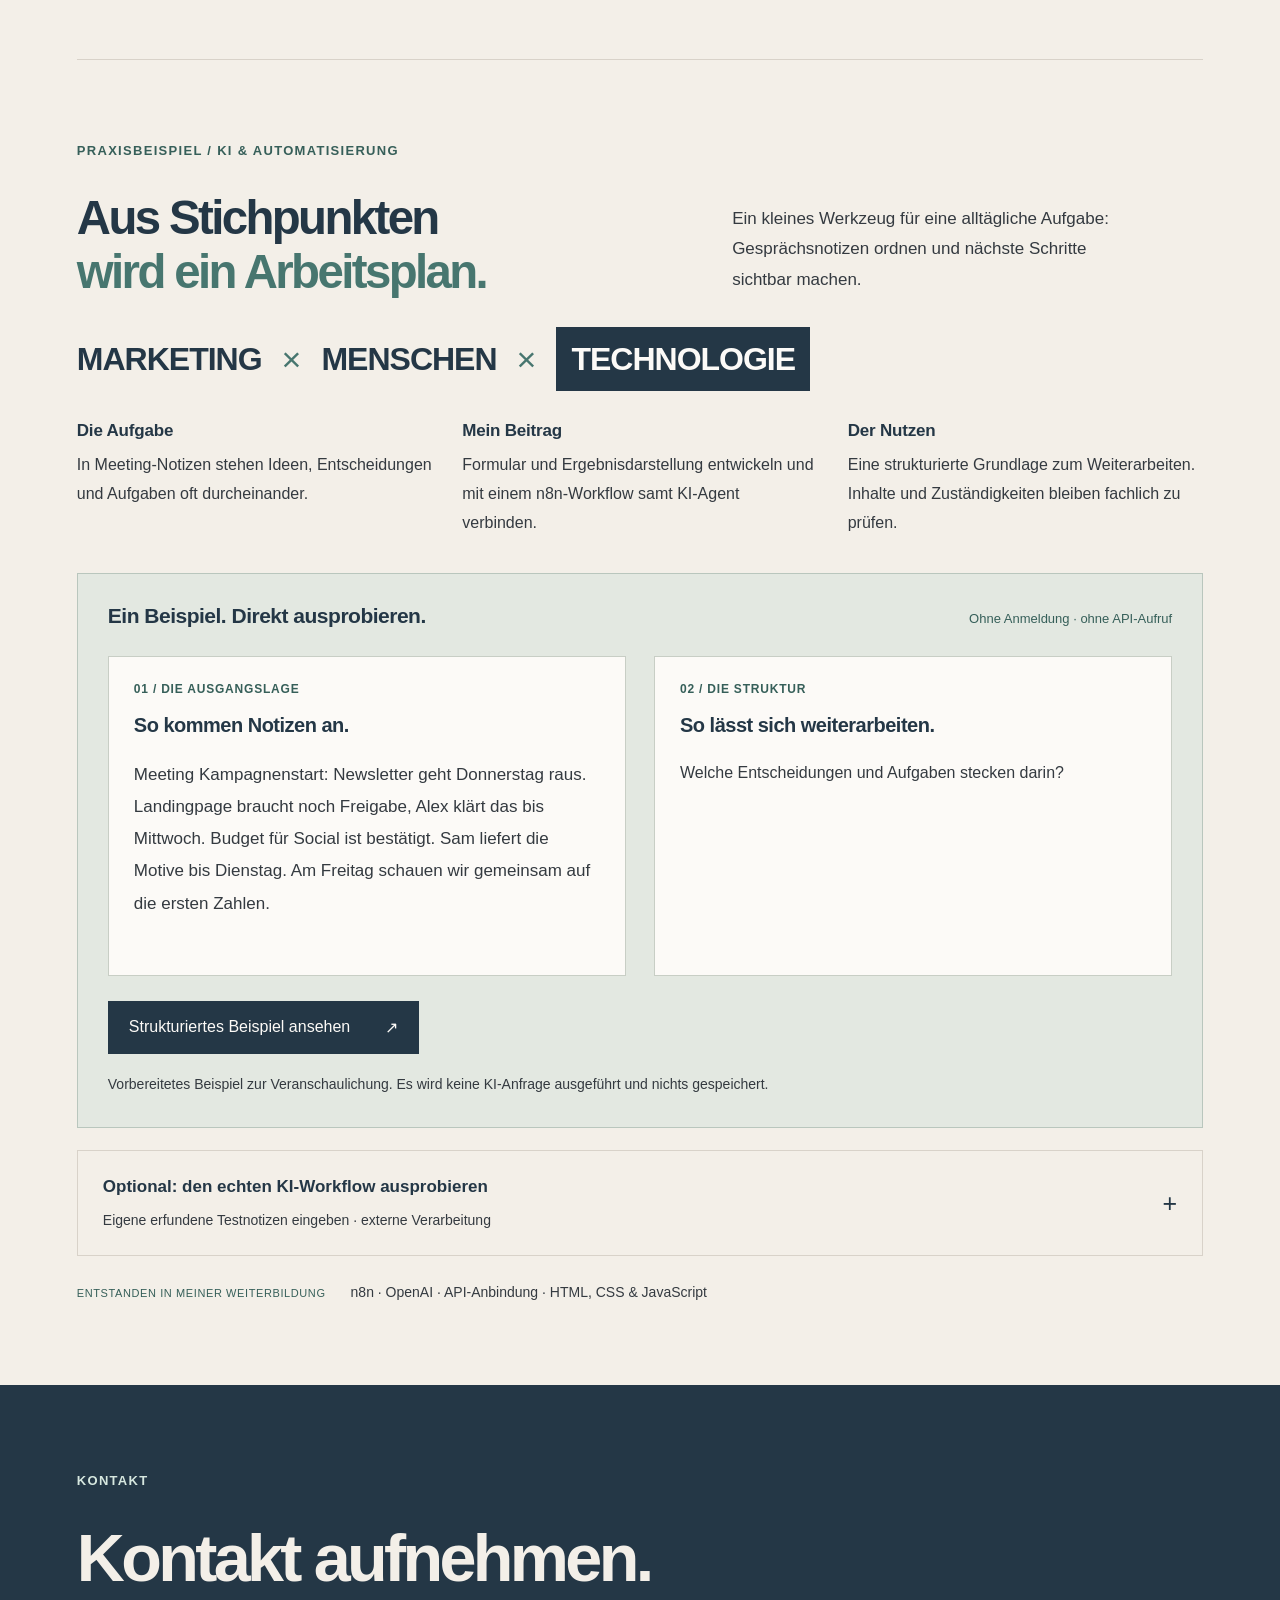
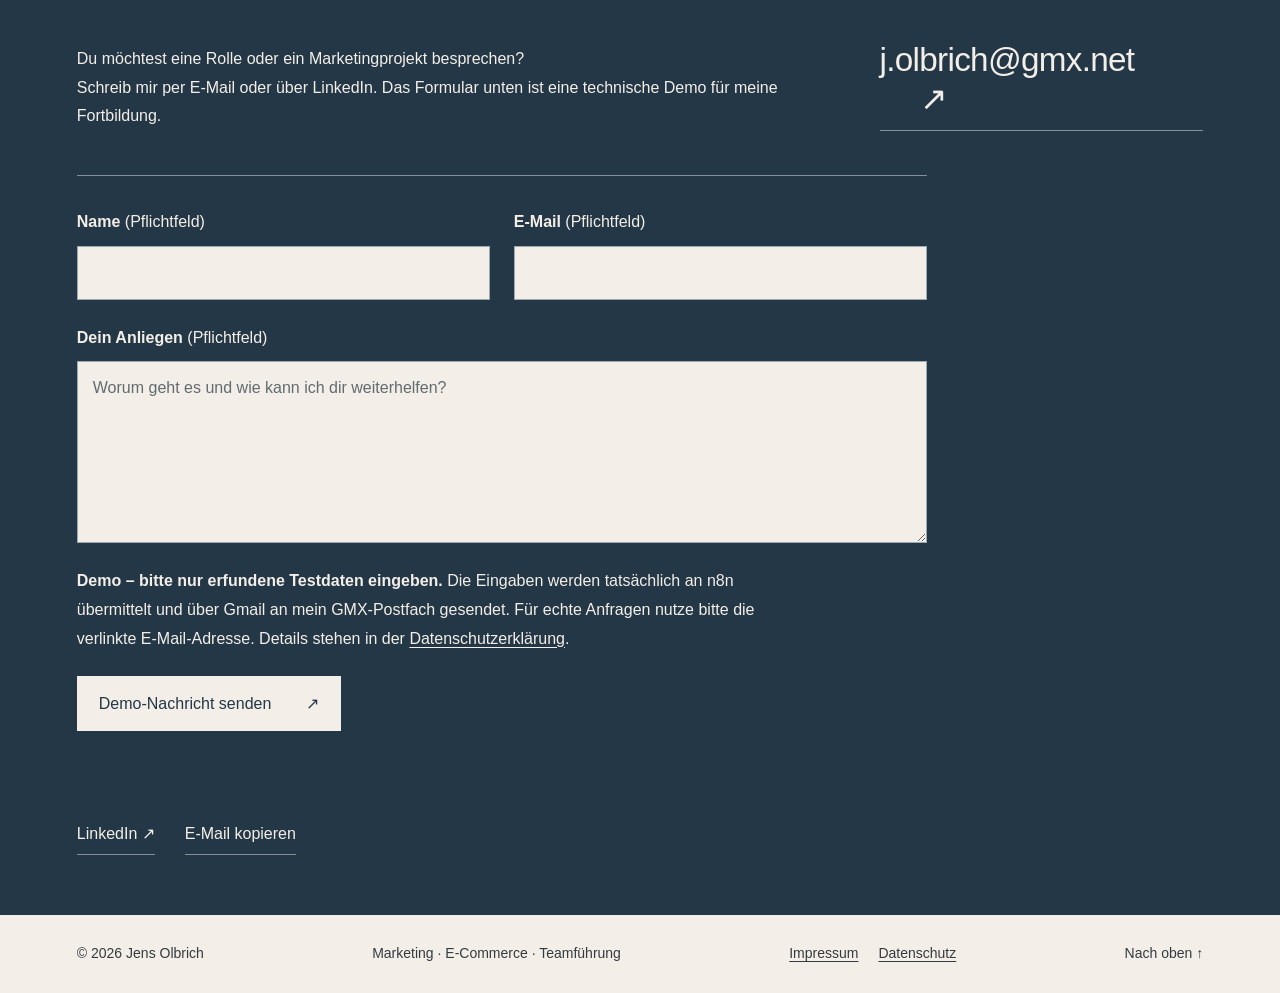
==== commit 63dbcc91: "Replace line motif and highlight cross-functional collaboration" ====
--- a/index.html
+++ b/index.html
@@ -1,7 +1,7 @@
 <!doctype html>
 <html lang="de"><head><meta charset="utf-8"><meta name="viewport" content="width=device-width,initial-scale=1"><meta name="description" content="Jens Olbrich – Marketing an der Schnittstelle von Brand und Performance. Über 15 Jahre Erfahrung in Marketingstrategie, E-Commerce und Teamführung."><meta name="theme-color" content="#F3EFE8"><title>Jens Olbrich – Marketing, Marke & Performance</title><link rel="stylesheet" href="styles.css"><script src="contact-config.js" defer></script><script src="script.js" defer></script><script src="contact.js" defer></script><script src="newsletter-config.js" defer></script><script src="newsletter.js" defer></script><script src="notizen.js" defer></script><link rel="stylesheet" href="competence.css"><script src="competence.js" defer></script><link rel="stylesheet" href="refinements.css"><link rel="stylesheet" href="work-example.css"><script src="work-example.js" defer></script></head>
 <body><a class="skip" href="#main">Zum Inhalt</a><header><a class="identity" href="#start" aria-label="Jens Olbrich – Startseite"><img src="assets/logo.png" alt="" width="64" height="35"><span>Jens Olbrich<small>MARKETING & DIGITAL-STRATEGIE</small></span></a><button class="menu" aria-expanded="false" aria-controls="navigation">Menü <span>☰</span></button><nav id="navigation" aria-label="Hauptnavigation"><a href="#profil">Profil</a><a href="#schwerpunkte">Was ich mitbringe</a><a href="#erfahrung">Erfahrung</a><a href="#ki-weiterbildung">KI & Projekte</a><a href="#persoenlich">Persönlich</a><a class="nav-contact" href="#kontakt">Kontakt <span>↗</span></a></nav></header>
-<main id="main"><section class="hero wrap" id="start"><div class="hero-copy"><p class="eyebrow"><span class="dot"></span> JENS OLBRICH · REGION KÖLN / BONN</p><h1>Marketing braucht Richtung.<br><em>Und Menschen, die sie umsetzen.</em></h1><p class="intro">Seit über 15 Jahren arbeite ich an der Schnittstelle von Marke, Performance und E-Commerce. Ich entwickle Marketingstrategien und bringe Teams, Agenturen und Fachbereiche für die Umsetzung zusammen. Diese Erfahrung ergänze ich um KI und Automatisierung – mit Anwendungen, die ich selbst entwickle und erprobe.</p><p class="hero-availability"><span aria-hidden="true"></span>Offen für eine neue Führungs- oder Senior-Rolle in Köln/Bonn.</p><div class="signature-route hero-route" aria-label="Marketing, Menschen und Technologie verbinden"><svg viewBox="0 0 600 60" preserveAspectRatio="none" aria-hidden="true"><path d="M 10 20 H 235 Q 250 20 250 35 V 40 Q 250 50 265 50 H 335 Q 350 50 350 35 V 30 Q 350 20 365 20 H 590" pathLength="1"/></svg><span><i aria-hidden="true"></i>Marketing</span><span><i aria-hidden="true"></i>Menschen</span><span><i aria-hidden="true"></i>Technologie</span></div><div class="actions"><a class="button" href="#notizen-sortierer">Arbeitsbeispiel ansehen <span aria-hidden="true">↗</span></a><a class="text-link" href="#kontakt">Kontakt aufnehmen <span aria-hidden="true">↗</span></a></div></div><div class="hero-visual"><div class="portrait-frame"><img class="portrait" src="assets/jens-olbrich-2025-800.webp" srcset="assets/jens-olbrich-2025-400.webp 400w, assets/jens-olbrich-2025-800.webp 800w" sizes="(max-width: 640px) 80vw, (max-width: 900px) 300px, 360px" width="800" height="761" decoding="async" alt="Schwarz-Weiß-Porträt von Jens Olbrich im weißen Hemd" fetchpriority="high"></div><div class="photo-caption"><span>Jens Olbrich<br>Marketing · E-Commerce · Teamführung</span></div></div></section>
+<main id="main"><section class="hero wrap" id="start"><div class="hero-copy"><p class="eyebrow"><span class="dot"></span> JENS OLBRICH · REGION KÖLN / BONN</p><h1>Marketing braucht Richtung.<br><em>Und Menschen, die sie umsetzen.</em></h1><p class="intro">Seit über 15 Jahren arbeite ich an der Schnittstelle von Marke, Performance und E-Commerce. Ich entwickle Marketingstrategien und bringe Teams, Agenturen und Fachbereiche für die Umsetzung zusammen. Diese Erfahrung ergänze ich um KI und Automatisierung – mit Anwendungen, die ich selbst entwickle und erprobe.</p><p class="hero-availability"><span aria-hidden="true"></span>Offen für eine neue Führungs- oder Senior-Rolle in Köln/Bonn.</p><div class="focus-lockup focus-hero" aria-label="Marketing, Menschen und Technologie"><span class="focus-word">Marketing</span><span class="focus-times" aria-hidden="true">×</span><span class="focus-word">Menschen</span><span class="focus-times" aria-hidden="true">×</span><span class="focus-word focus-tech">Technologie</span></div><div class="actions"><a class="button" href="#notizen-sortierer">Arbeitsbeispiel ansehen <span aria-hidden="true">↗</span></a><a class="text-link" href="#kontakt">Kontakt aufnehmen <span aria-hidden="true">↗</span></a></div></div><div class="hero-visual"><div class="portrait-frame"><img class="portrait" src="assets/jens-olbrich-2025-800.webp" srcset="assets/jens-olbrich-2025-400.webp 400w, assets/jens-olbrich-2025-800.webp 800w" sizes="(max-width: 640px) 80vw, (max-width: 900px) 300px, 360px" width="800" height="761" decoding="async" alt="Schwarz-Weiß-Porträt von Jens Olbrich im weißen Hemd" fetchpriority="high"></div><div class="photo-caption"><span>Jens Olbrich<br>Marketing · E-Commerce · Teamführung</span></div></div></section>
 <div class="proof wrap" aria-label="Profil im Überblick"><div><strong>15+</strong><span>Jahre Marketingerfahrung</span></div><div><strong>B2C & B2B</strong><span>Erfahrung in beiden Märkten</span></div><div><strong>Brand × Performance</strong><span>Strategie und Umsetzung</span></div></div>
 <section class="section wrap about" id="profil"><div><p class="eyebrow">01 / PROFIL</p><h2>Über mich.</h2></div><div class="about-text"><p class="large">Mein Weg führt vom digitalen Vermarktungs- und Key Account Management über Marketingprojekte bei REWE digital bis zur Teamleitung im E-Commerce Marketing der REWE Group.</p><p>In über 15 Jahren habe ich Marketing aus unterschiedlichen Perspektiven kennengelernt: in der Kundenberatung, in der Kampagnenplanung und in der Führung eines Teams. Mich motiviert, aus einer klaren Strategie konkrete Maßnahmen zu entwickeln und gemeinsam zu sehen, was sie bewirken.</p><p>Mit meiner aktuellen Weiterbildung zum KI-Manager ergänze ich diese Erfahrung um generative KI und automatisierte Workflows. Dabei entwickle und teste ich eigene Anwendungen für Marketing, Analyse und Zusammenarbeit.</p></div></section>
 <section class="section wrap competence-map" id="schwerpunkte" aria-labelledby="competence-heading">
@@ -9,7 +9,7 @@
 <div class="competence-circuit">
 <svg class="circuit-wire" viewBox="0 0 1000 70" preserveAspectRatio="none" aria-hidden="true"><path class="wire-base" d="M 0 35 H 1000"/><path class="wire-draw" d="M 0 35 H 1000" pathLength="1"/></svg>
 <article class="circuit-station"><div class="circuit-node" aria-hidden="true"><svg viewBox="0 0 32 32"><circle cx="16" cy="16" r="10"/><circle cx="16" cy="16" r="5"/><path d="M16 2v5m0 18v5M2 16h5m18 0h5"/></svg></div><p class="circuit-step">01 / PERSPEKTIVE</p><h3>Markt<br>verstehen.</h3><p>Marketingziele schärfen, Marke und Performance verbinden und Ergebnisse einordnen.</p><ul class="circuit-tools" aria-label="Kompetenzen im Marketing"><li>Marke &amp; Performance</li><li>E-Commerce</li><li>Analytics</li></ul><p class="circuit-proof">Langjährige Praxis im B2C- und B2B-Marketing.</p></article>
-<article class="circuit-station"><div class="circuit-node" aria-hidden="true"><svg viewBox="0 0 32 32"><circle cx="7" cy="9" r="4"/><circle cx="25" cy="9" r="4"/><circle cx="16" cy="25" r="4"/><path d="M11 9h10M9 13l5 8m9-8-5 8"/></svg></div><p class="circuit-step">02 / ZUSAMMENARBEIT</p><h3>Menschen<br>verbinden.</h3><p>Teams Orientierung geben, Perspektiven zusammenbringen und Umsetzung gemeinsam vorantreiben.</p><ul class="circuit-tools" aria-label="Kompetenzen in der Zusammenarbeit"><li>Teamführung</li><li>Stakeholder</li><li>Agenturen &amp; Partner</li></ul><p class="circuit-proof">Fachliche Führung eines vierköpfigen Marketingteams.</p></article>
+<article class="circuit-station"><div class="circuit-node" aria-hidden="true"><svg viewBox="0 0 32 32"><circle cx="7" cy="9" r="4"/><circle cx="25" cy="9" r="4"/><circle cx="16" cy="25" r="4"/><path d="M11 9h10M9 13l5 8m9-8-5 8"/></svg></div><p class="circuit-step">02 / ZUSAMMENARBEIT</p><h3>Menschen<br>verbinden.</h3><p>Teams Orientierung geben, Perspektiven zusammenbringen und Umsetzung gemeinsam vorantreiben.</p><ul class="circuit-tools" aria-label="Kompetenzen in der Zusammenarbeit"><li>Teamführung</li><li>Stakeholder</li><li>Agenturen &amp; Partner</li></ul><p class="circuit-proof">Fachliche Führung eines vierköpfigen Marketingteams und Koordination interdisziplinärer Zusammenarbeit über Fachbereiche hinweg.</p></article>
 <article class="circuit-station"><div class="circuit-node" aria-hidden="true"><svg viewBox="0 0 32 32"><path d="m11 8-7 8 7 8m10-16 7 8-7 8M18 5l-4 22"/></svg></div><p class="circuit-step">03 / ANWENDUNG</p><h3>Lösungen<br>bauen.</h3><p>KI praktisch erproben, Werkzeuge verbinden und aus Ideen funktionierende Anwendungen entwickeln.</p><ul class="circuit-tools" aria-label="Praktisch eingesetzte Werkzeuge"><li>n8n</li><li>OpenAI &amp; APIs</li><li>Supabase</li></ul><a class="circuit-proof circuit-project" href="#notizen-sortierer">Praxisbeispiel: mein KI-Notizen-Sortierer <span aria-hidden="true">↗</span></a></article>
 </div>
 <div class="competence-foundation"><p class="foundation-label">WAS MICH DABEI LEITET</p><div class="foundation-grid"><div><h4>Klarheit</h4><p>Ziele und Erwartungen verständlich machen.</p></div><div><h4>Verantwortung</h4><p>Entscheidungen treffen und Umsetzung begleiten.</p></div><div><h4>Zusammenarbeit</h4><p>Zuhören und unterschiedliche Perspektiven ernst nehmen.</p></div><div><h4>Ehrlichkeit</h4><p>Offen sagen, was möglich ist und wo Grenzen liegen.</p></div></div></div>
@@ -20,7 +20,7 @@
 <section class="section wrap personal" id="persoenlich" aria-labelledby="personal-heading"><div class="personal-intro"><div><p class="eyebrow">04 / PERSÖNLICH</p><h2 id="personal-heading">Abseits der Arbeit.</h2></div><p>In meiner Freizeit bin ich gerne draußen: auf Bergtouren, beim Skifahren oder mit dem Mountainbike. Dazu kommen Camping, Tennis und Kochen.</p></div><div class="personal-gallery"><figure><img src="assets/privat-mountainbike-640.webp" srcset="assets/privat-mountainbike-320.webp 320w, assets/privat-mountainbike-640.webp 640w" sizes="(max-width: 640px) 42vw, (max-width: 900px) 310px, 247px" width="640" height="480" decoding="async" alt="Mountainbike mit Helm am Ufer eines Bergsees" loading="lazy"><figcaption>Mit dem Mountainbike unterwegs</figcaption></figure><figure><img src="assets/privat-bergtouren-640.webp" srcset="assets/privat-bergtouren-320.webp 320w, assets/privat-bergtouren-640.webp 640w" sizes="(max-width: 640px) 42vw, (max-width: 900px) 310px, 247px" width="640" height="480" decoding="async" alt="Bergmassiv mit Wald und einem Wanderweg" loading="lazy"><figcaption>Unterwegs in den Bergen</figcaption></figure><figure><img src="assets/privat-auszeit-640.webp" srcset="assets/privat-auszeit-320.webp 320w, assets/privat-auszeit-640.webp 640w" sizes="(max-width: 640px) 42vw, (max-width: 900px) 310px, 247px" width="640" height="480" decoding="async" alt="Naturpool mit Holzterrasse und Blick auf die Berge" loading="lazy"><figcaption>Auszeit im Urlaub</figcaption></figure><figure><img src="assets/privat-natur-640.webp" srcset="assets/privat-natur-320.webp 320w, assets/privat-natur-640.webp 640w" sizes="(max-width: 640px) 42vw, (max-width: 900px) 310px, 247px" width="640" height="480" decoding="async" alt="Nadelbäume und eine Holzhütte im Nebel" loading="lazy"><figcaption>Draußen in der Natur</figcaption></figure></div></section>
 <section class="section wrap newsletter" id="newsletter" aria-labelledby="newsletter-heading"><div class="newsletter-intro"><p class="eyebrow">PRAXISPROJEKT · LIVE-DEMO</p><h2 id="newsletter-heading">Newsletter-Anmeldung als Demo.</h2><p>Dieses Formular zeigt die Anbindung einer Website an eine Supabase-Datenbank. Es gibt keinen Newsletter. Bitte verwende ausschließlich erfundene Testdaten, zum Beispiel demo@example.com.</p></div><form id="newsletter-form" aria-describedby="newsletter-help"><div class="form-row"><div class="form-field"><label for="newsletter-name">Name <span>(optional)</span></label><input id="newsletter-name" name="name" type="text" maxlength="120" autocomplete="name"></div><div class="form-field"><label for="newsletter-email">E-Mail <span>(Pflichtfeld)</span></label><input id="newsletter-email" name="email" type="email" maxlength="254" autocomplete="email" required></div></div><label class="newsletter-consent"><input type="checkbox" name="consent" required><span>Ich willige ein, dass meine Eingaben für diese technische Demonstration in Supabase gespeichert werden. Es erfolgt kein Newsletter-Versand. Ich kann meine Einwilligung jederzeit mit Wirkung für die Zukunft per E-Mail an <a href="mailto:j.olbrich@gmx.net">j.olbrich@gmx.net</a> widerrufen. Informationen zur Verarbeitung meiner Angaben stehen in der <a href="datenschutz.html#newsletter-datenschutz">Datenschutzerklärung</a>.</span></label><p class="newsletter-help" id="newsletter-help">Testfunktion für eine Fortbildungspräsentation: Die Eingaben werden tatsächlich in einer Datenbank gespeichert. Bitte keine echten Namen oder E-Mail-Adressen eingeben. Es werden keine E-Mails versendet.</p><button class="button" type="submit">Demo-Eintrag speichern <span aria-hidden="true">↗</span></button><p id="newsletter-status" class="newsletter-status" role="status" aria-live="polite" aria-atomic="true"></p><noscript><p>Für die Anmeldung wird JavaScript benötigt.</p></noscript></form></section><section class="section wrap work-example" id="notizen-sortierer" aria-labelledby="work-heading">
 <div class="work-heading"><div><p class="eyebrow">PRAXISBEISPIEL / KI &amp; AUTOMATISIERUNG</p><h2 id="work-heading">Aus Stichpunkten<br><em>wird ein Arbeitsplan.</em></h2></div><p>Ein kleines Werkzeug für eine alltägliche Aufgabe: Gesprächsnotizen ordnen und nächste Schritte sichtbar machen.</p></div>
-<div class="signature-route project-route" aria-label="Marketing, Menschen und Technologie verbinden"><svg viewBox="0 0 600 60" preserveAspectRatio="none" aria-hidden="true"><path d="M 10 20 H 235 Q 250 20 250 35 V 40 Q 250 50 265 50 H 335 Q 350 50 350 35 V 30 Q 350 20 365 20 H 590" pathLength="1"/></svg><span><i aria-hidden="true"></i>Marketing</span><span><i aria-hidden="true"></i>Menschen</span><span><i aria-hidden="true"></i>Technologie</span></div>
+<div class="focus-lockup focus-project" aria-label="Marketing, Menschen und Technologie"><span class="focus-word">Marketing</span><span class="focus-times" aria-hidden="true">×</span><span class="focus-word">Menschen</span><span class="focus-times" aria-hidden="true">×</span><span class="focus-word focus-tech">Technologie</span></div>
 <div class="project-context"><div><h3>Die Aufgabe</h3><p>In Meeting-Notizen stehen Ideen, Entscheidungen und Aufgaben oft durcheinander.</p></div><div><h3>Mein Beitrag</h3><p>Formular und Ergebnisdarstellung entwickeln und mit einem n8n-Workflow samt KI-Agent verbinden.</p></div><div><h3>Der Nutzen</h3><p>Eine strukturierte Grundlage zum Weiterarbeiten. Inhalte und Zuständigkeiten bleiben fachlich zu prüfen.</p></div></div>
 <div class="example-playground" aria-labelledby="example-heading"><div class="example-topline"><h3 id="example-heading">Ein Beispiel. Direkt ausprobieren.</h3><span>Ohne Anmeldung · ohne API-Aufruf</span></div>
 <div class="example-comparison"><div class="example-before"><p class="example-label">01 / DIE AUSGANGSLAGE</p><h4>So kommen Notizen an.</h4><blockquote>Meeting Kampagnenstart: Newsletter geht Donnerstag raus. Landingpage braucht noch Freigabe, Alex klärt das bis Mittwoch. Budget für Social ist bestätigt. Sam liefert die Motive bis Dienstag. Am Freitag schauen wir gemeinsam auf die ersten Zahlen.</blockquote></div>
--- a/work-example.css
+++ b/work-example.css
@@ -1,13 +1,19 @@
-.signature-route{position:relative;display:flex;justify-content:space-between;gap:12px;max-width:530px;padding:0 0 0;margin:27px 0 25px;color:#365f59}
-.signature-route>svg{position:absolute;inset:0 0 auto;width:100%;height:40px;overflow:visible;pointer-events:none}.signature-route path{fill:none;stroke:#47766f;stroke-width:1.5;vector-effect:non-scaling-stroke}
-.signature-route>span{position:relative;display:flex;flex-direction:column;gap:11px;align-items:center;font-size:12px;font-weight:600;letter-spacing:.3px}.signature-route i{display:block;width:9px;height:9px;border-radius:50%;border:2px solid #365f59;background:var(--ivory);margin-top:9px}.signature-route>span:nth-of-type(2) i{margin-top:29px}.signature-route>span:last-child{align-items:flex-end}.signature-route>span:first-of-type{align-items:flex-start}
-.hero-route{margin-top:24px;margin-bottom:25px}.hero .actions{gap:22px}.hero .actions .button{gap:22px}
-.work-example{border-top:1px solid var(--line)}.work-heading{display:grid;grid-template-columns:1.2fr 1fr;gap:8%;align-items:end}.work-heading h2{margin-bottom:0}.work-heading>p{font-size:17px;line-height:1.8;color:var(--ink);max-width:410px;margin-bottom:4px}.project-route{max-width:none;margin:35px 0}
-.project-context{display:grid;grid-template-columns:repeat(3,minmax(0,1fr));gap:30px;margin:30px 0 35px}.project-context h3{font-size:17px;letter-spacing:-.2px;margin:0 0 10px}.project-context p{font-size:16px;line-height:1.8;margin:0;color:var(--ink)}
-.example-playground{background:#e3e8e1;border:1px solid #b9c6bd;padding:30px}.example-topline{display:flex;justify-content:space-between;align-items:baseline;gap:20px;margin-bottom:26px}.example-topline h3{font-size:21px;margin:0;letter-spacing:-.5px}.example-topline>span{font-size:13px;line-height:1.6;color:#365f59}
-.example-comparison{display:grid;grid-template-columns:1fr 1fr;gap:28px}.example-before,.example-after{padding:25px;background:#fcfaf7;border:1px solid #c8cec5;min-width:0}.example-label{font-size:12px;font-weight:600;letter-spacing:.8px;color:#365f59;margin-bottom:15px}.example-comparison h4{font-size:20px;line-height:1.4;font-weight:600;letter-spacing:-.5px;margin:0 0 20px}.example-before blockquote{font-size:17px;line-height:1.9;margin:0;color:var(--ink)}.prepared-result-content>p,.example-placeholder{font-size:16px;line-height:1.8;color:var(--ink);margin:0 0 20px}.example-after{min-height:320px}.example-after.is-revealed{border-color:#365f59}.prepared-task{display:flex;gap:12px;padding:12px 0;border-top:1px solid var(--line);align-items:start}.prepared-task>span{font-size:12px;line-height:1.6;background:#e3e8e1;color:#243746;padding:3px 8px;min-width:45px;text-align:center}.prepared-task p{font-size:15px;line-height:1.7;margin:0}.prepared-task small{display:block;font-size:13px;color:#365f59;margin-top:2px}.example-controls{display:flex;align-items:center;gap:25px;margin-top:25px}.example-controls .button{border:0}.example-controls .text-link{background:none;border:0;border-bottom:1px solid var(--teal);color:var(--navy)}.prepared-status{font-size:14px;line-height:1.8;margin:18px 0 0;color:var(--ink)}
-.project-live{border:1px solid var(--line);margin-top:22px}.project-live>summary{display:flex;justify-content:space-between;gap:20px;padding:22px 25px;font-size:17px;line-height:1.6;font-weight:600}.project-live>summary small{font-size:14px;font-weight:400;color:var(--ink)}.project-live>summary>span:last-child{font-size:25px;font-weight:400}.project-live[open]>summary>span:last-child{transform:rotate(45deg)}.project-live-body{padding:0 25px 25px;max-width:850px}.project-live-body>p{font-size:16px;line-height:1.8}.project-live .form-field label span{color:var(--ink)}.project-footnote{display:flex;gap:25px;align-items:baseline;margin-top:25px}.project-footnote>span{font-size:11px;letter-spacing:.6px;color:#365f59}.project-footnote>p{font-size:14px;line-height:1.7;margin:0;color:var(--ink)}
-.work-example [hidden]{display:none!important}
-@media(prefers-reduced-motion:no-preference){.signature-route.route-ready path{stroke-dasharray:1;stroke-dashoffset:1;transition:stroke-dashoffset 1.15s ease}.signature-route.route-visible path{stroke-dashoffset:0}.example-after.is-revealed .prepared-result-content{animation:result-arrive .35s ease}@keyframes result-arrive{from{opacity:.4;transform:translateY(5px)}to{opacity:1;transform:translateY(0)}}}
-@media(max-width:900px){.work-heading{gap:30px}.example-playground{padding:23px}.example-before,.example-after{padding:20px}.example-topline{display:block}.example-topline>span{display:block;margin-top:8px}.project-context{gap:20px}}
-@media(max-width:640px){.hero-route{margin-block:23px}.hero .actions{gap:15px}.signature-route>span{font-size:11px}.work-heading{grid-template-columns:1fr;gap:18px}.work-heading>p{font-size:16px}.project-context{grid-template-columns:1fr;gap:20px}.project-context>div{padding-bottom:17px;border-bottom:1px solid var(--line)}.example-playground{padding:20px 15px}.example-comparison{grid-template-columns:1fr;gap:16px}.example-before blockquote{font-size:16px}.example-after{min-height:180px}.example-controls{flex-direction:column;align-items:stretch;gap:15px}.example-controls .button{justify-content:space-between;gap:14px;font-size:15px}.example-controls .text-link{align-self:start}.project-live>summary{padding:20px 18px}.project-live-body{padding:0 18px 22px}.project-footnote{flex-direction:column;gap:8px}.project-route{margin-block:28px}}
+.hero{padding-block:36px 45px}.hero-route{margin-top:18px;margin-bottom:18px}.hero .actions{gap:22px;margin-top:14px}.hero .actions .button{gap:22px}
+.work-example{border-top:1px solid var(--line)}.work-heading{display:grid;grid-template-columns:1.2fr 1fr;gap:8%;align-items:end}.work-heading h2{margin-bottom:0}.work-heading>p{font-size:17px;line-height:1.8;color:var(--ink);max-width:410px;margin-bottom:4px}.project-route{max-width:none;margin:35px 0}
+.project-context{display:grid;grid-template-columns:repeat(3,minmax(0,1fr));gap:30px;margin:30px 0 35px}.project-context h3{font-size:17px;letter-spacing:-.2px;margin:0 0 10px}.project-context p{font-size:16px;line-height:1.8;margin:0;color:var(--ink)}
+.example-playground{background:#e3e8e1;border:1px solid #b9c6bd;padding:30px}.example-topline{display:flex;justify-content:space-between;align-items:baseline;gap:20px;margin-bottom:26px}.example-topline h3{font-size:21px;margin:0;letter-spacing:-.5px}.example-topline>span{font-size:13px;line-height:1.6;color:#365f59}
+.example-comparison{display:grid;grid-template-columns:1fr 1fr;gap:28px}.example-before,.example-after{padding:25px;background:#fcfaf7;border:1px solid #c8cec5;min-width:0}.example-label{font-size:12px;font-weight:600;letter-spacing:.8px;color:#365f59;margin-bottom:15px}.example-comparison h4{font-size:20px;line-height:1.4;font-weight:600;letter-spacing:-.5px;margin:0 0 20px}.example-before blockquote{font-size:17px;line-height:1.9;margin:0;color:var(--ink)}.prepared-result-content>p,.example-placeholder{font-size:16px;line-height:1.8;color:var(--ink);margin:0 0 20px}.example-after{min-height:320px}.example-after.is-revealed{border-color:#365f59}.prepared-task{display:flex;gap:12px;padding:12px 0;border-top:1px solid var(--line);align-items:start}.prepared-task>span{font-size:12px;line-height:1.6;background:#e3e8e1;color:#243746;padding:3px 8px;min-width:45px;text-align:center}.prepared-task p{font-size:15px;line-height:1.7;margin:0}.prepared-task small{display:block;font-size:13px;color:#365f59;margin-top:2px}.example-controls{display:flex;align-items:center;gap:25px;margin-top:25px}.example-controls .button{border:0}.example-controls .text-link{background:none;border:0;border-bottom:1px solid var(--teal);color:var(--navy)}.prepared-status{font-size:14px;line-height:1.8;margin:18px 0 0;color:var(--ink)}
+.project-live{border:1px solid var(--line);margin-top:22px}.project-live>summary{display:flex;justify-content:space-between;gap:20px;padding:22px 25px;font-size:17px;line-height:1.6;font-weight:600}.project-live>summary small{font-size:14px;font-weight:400;color:var(--ink)}.project-live>summary>span:last-child{font-size:25px;font-weight:400}.project-live[open]>summary>span:last-child{transform:rotate(45deg)}.project-live-body{padding:0 25px 25px;max-width:850px}.project-live-body>p{font-size:16px;line-height:1.8}.project-live .form-field label span{color:var(--ink)}.project-footnote{display:flex;gap:25px;align-items:baseline;margin-top:25px}.project-footnote>span{font-size:11px;letter-spacing:.6px;color:#365f59}.project-footnote>p{font-size:14px;line-height:1.7;margin:0;color:var(--ink)}
+.work-example [hidden]{display:none!important}
+@media(prefers-reduced-motion:no-preference){.example-after.is-revealed .prepared-result-content{animation:result-arrive .35s ease}@keyframes result-arrive{from{opacity:.4;transform:translateY(5px)}to{opacity:1;transform:translateY(0)}}}
+@media(max-width:900px){.work-heading{gap:30px}.example-playground{padding:23px}.example-before,.example-after{padding:20px}.example-topline{display:block}.example-topline>span{display:block;margin-top:8px}.project-context{gap:20px}}
+@media(max-width:640px){.hero-route{margin-block:23px}.hero .actions{gap:15px}.work-heading{grid-template-columns:1fr;gap:18px}.work-heading>p{font-size:16px}.project-context{grid-template-columns:1fr;gap:20px}.project-context>div{padding-bottom:17px;border-bottom:1px solid var(--line)}.example-playground{padding:20px 15px}.example-comparison{grid-template-columns:1fr;gap:16px}.example-before blockquote{font-size:16px}.example-after{min-height:180px}.example-controls{flex-direction:column;align-items:stretch;gap:15px}.example-controls .button{justify-content:space-between;gap:14px;font-size:15px}.example-controls .text-link{align-self:start}.project-live>summary{padding:20px 18px}.project-live-body{padding:0 18px 22px}.project-footnote{flex-direction:column;gap:8px}.project-route{margin-block:28px}}
+
+/* Editorial wordmark: no paths, connectors or dots. */
+.focus-lockup{display:flex;align-items:center;gap:11px;width:fit-content;max-width:100%;margin:22px 0;color:#243746}
+.focus-word{display:block;font-size:clamp(13px,1.3vw,17px);font-weight:750;line-height:1.25;letter-spacing:-.45px;text-transform:uppercase}
+.focus-times{font-size:23px;font-weight:400;line-height:1;color:#47766f}
+.focus-tech{background:#243746;color:#fcfaf7;padding:8px 10px;letter-spacing:-.4px}
+.focus-project{margin:28px 0 30px;gap:20px}.focus-project .focus-word{font-size:clamp(19px,2.6vw,32px);letter-spacing:-1px}.focus-project .focus-times{font-size:34px}.focus-project .focus-tech{padding:12px 15px}
+@media(prefers-reduced-motion:no-preference){.focus-lockup.focus-visible .focus-word{animation:wordmark-in .55s cubic-bezier(.2,.7,.2,1) both}.focus-lockup.focus-visible .focus-word:nth-child(3){animation-delay:.1s}.focus-lockup.focus-visible .focus-word:nth-child(5){animation-delay:.2s}@keyframes wordmark-in{from{opacity:0;transform:translateY(7px);clip-path:inset(0 0 100% 0)}to{opacity:1;transform:translateY(0);clip-path:inset(0 0 0 0)}}}
+@media(max-width:640px){.focus-lockup{gap:7px;margin-block:20px}.focus-word{font-size:12px;letter-spacing:-.35px}.focus-times{font-size:19px}.focus-tech{padding:7px}.focus-project{gap:9px;flex-wrap:wrap}.focus-project .focus-word{font-size:17px;letter-spacing:-.6px}.focus-project .focus-times{font-size:24px}.focus-project .focus-tech{padding:9px}}
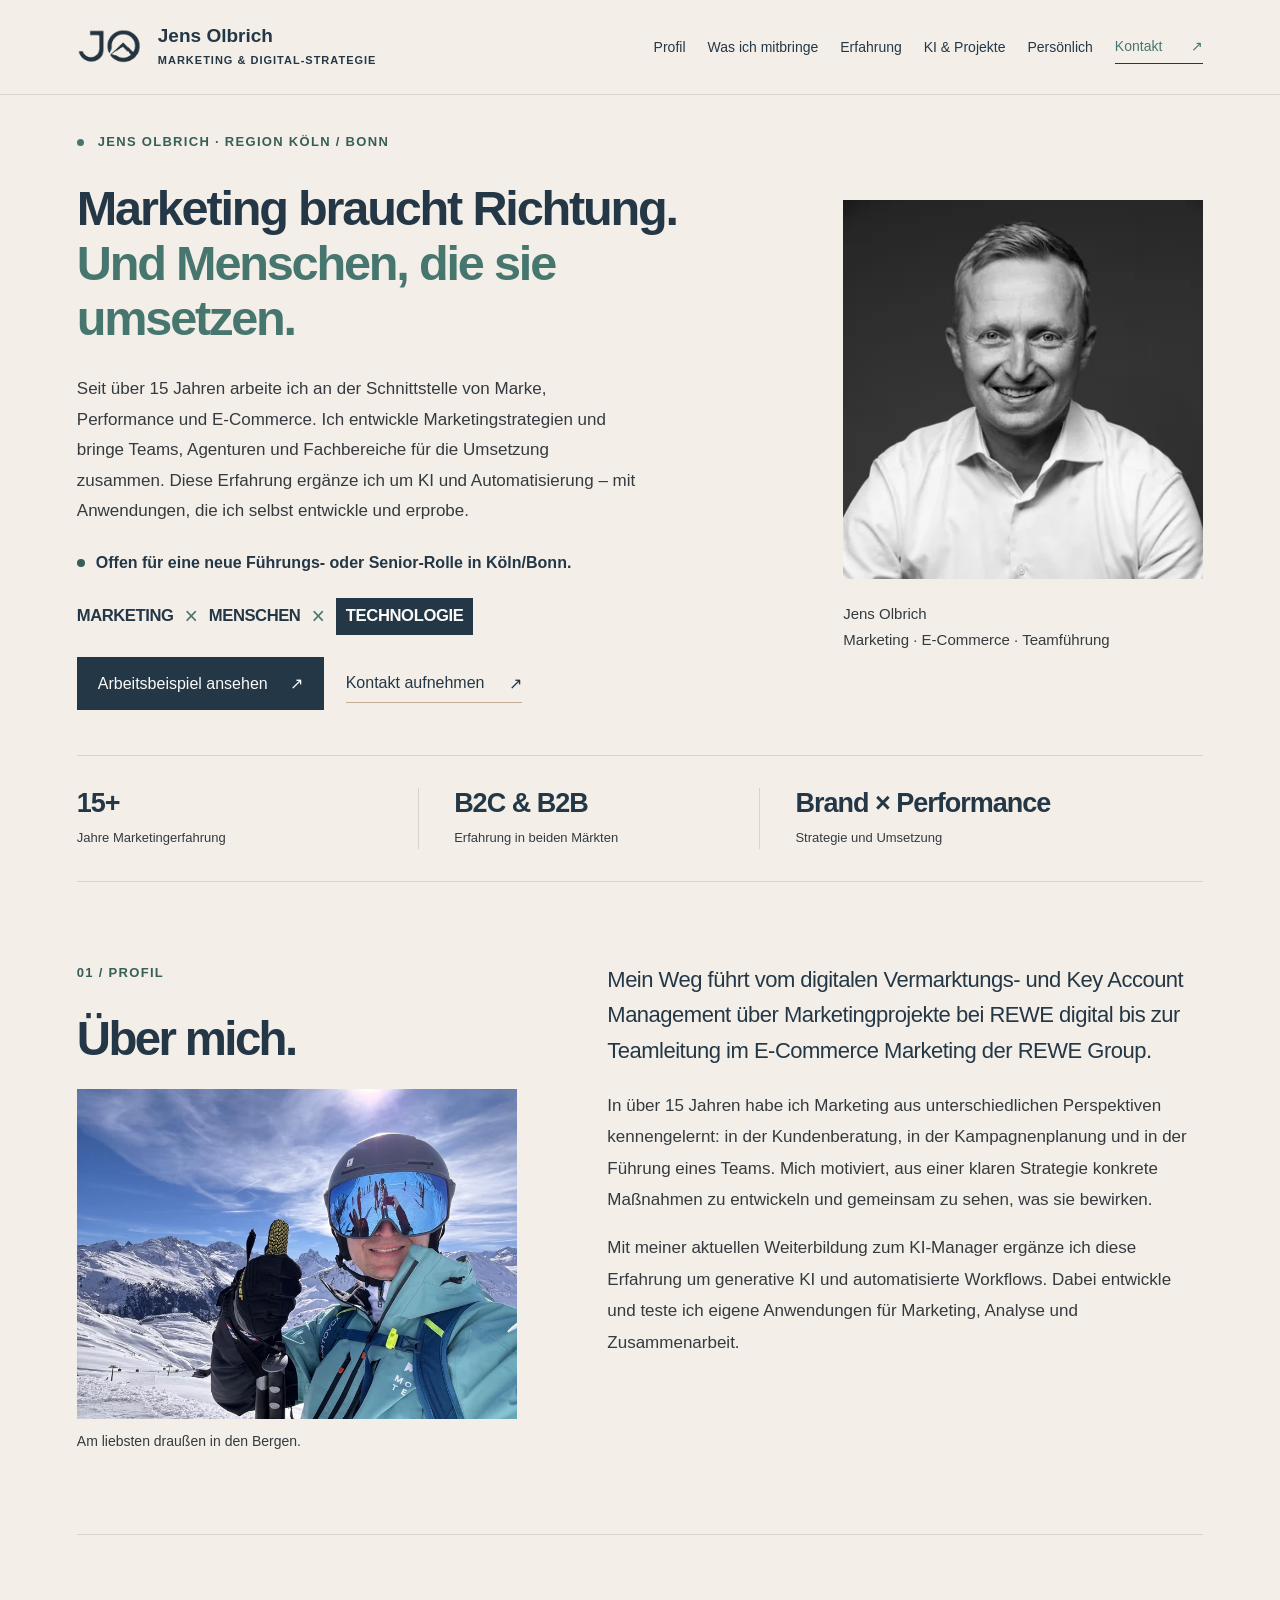
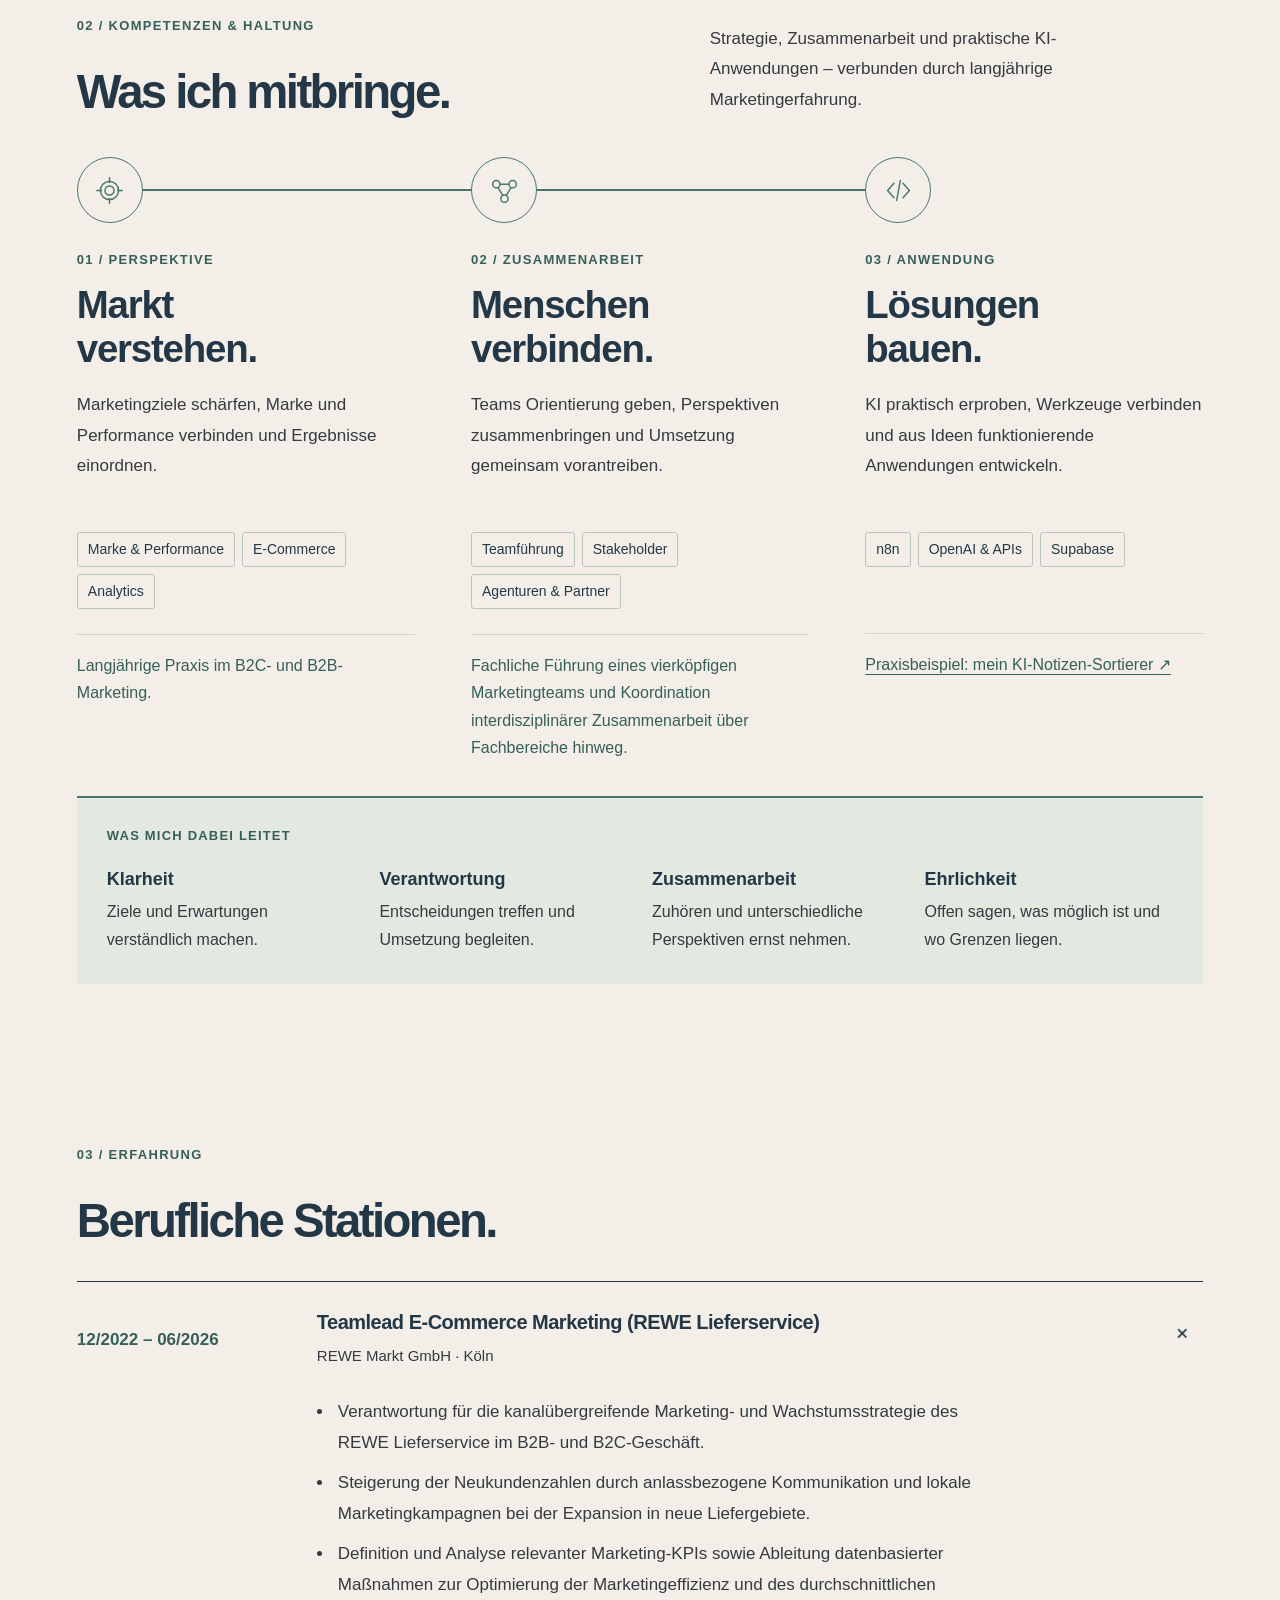
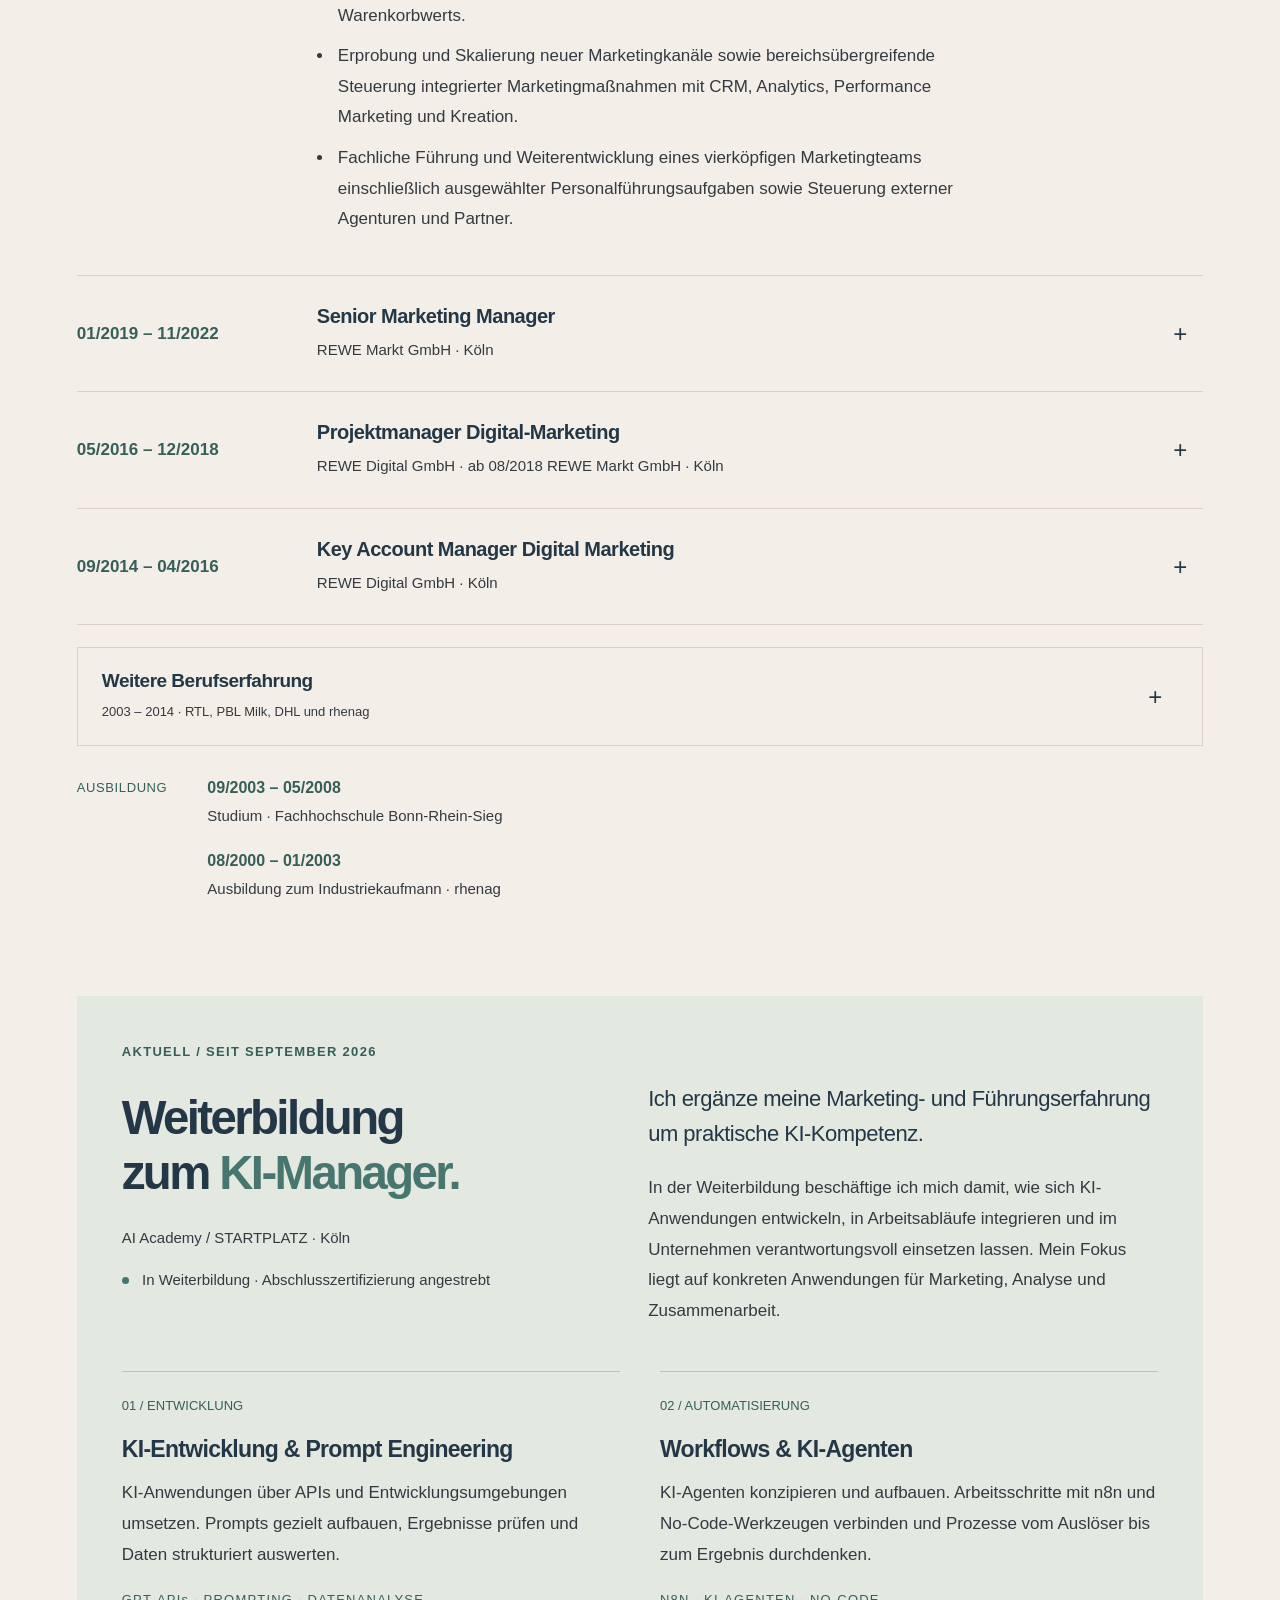
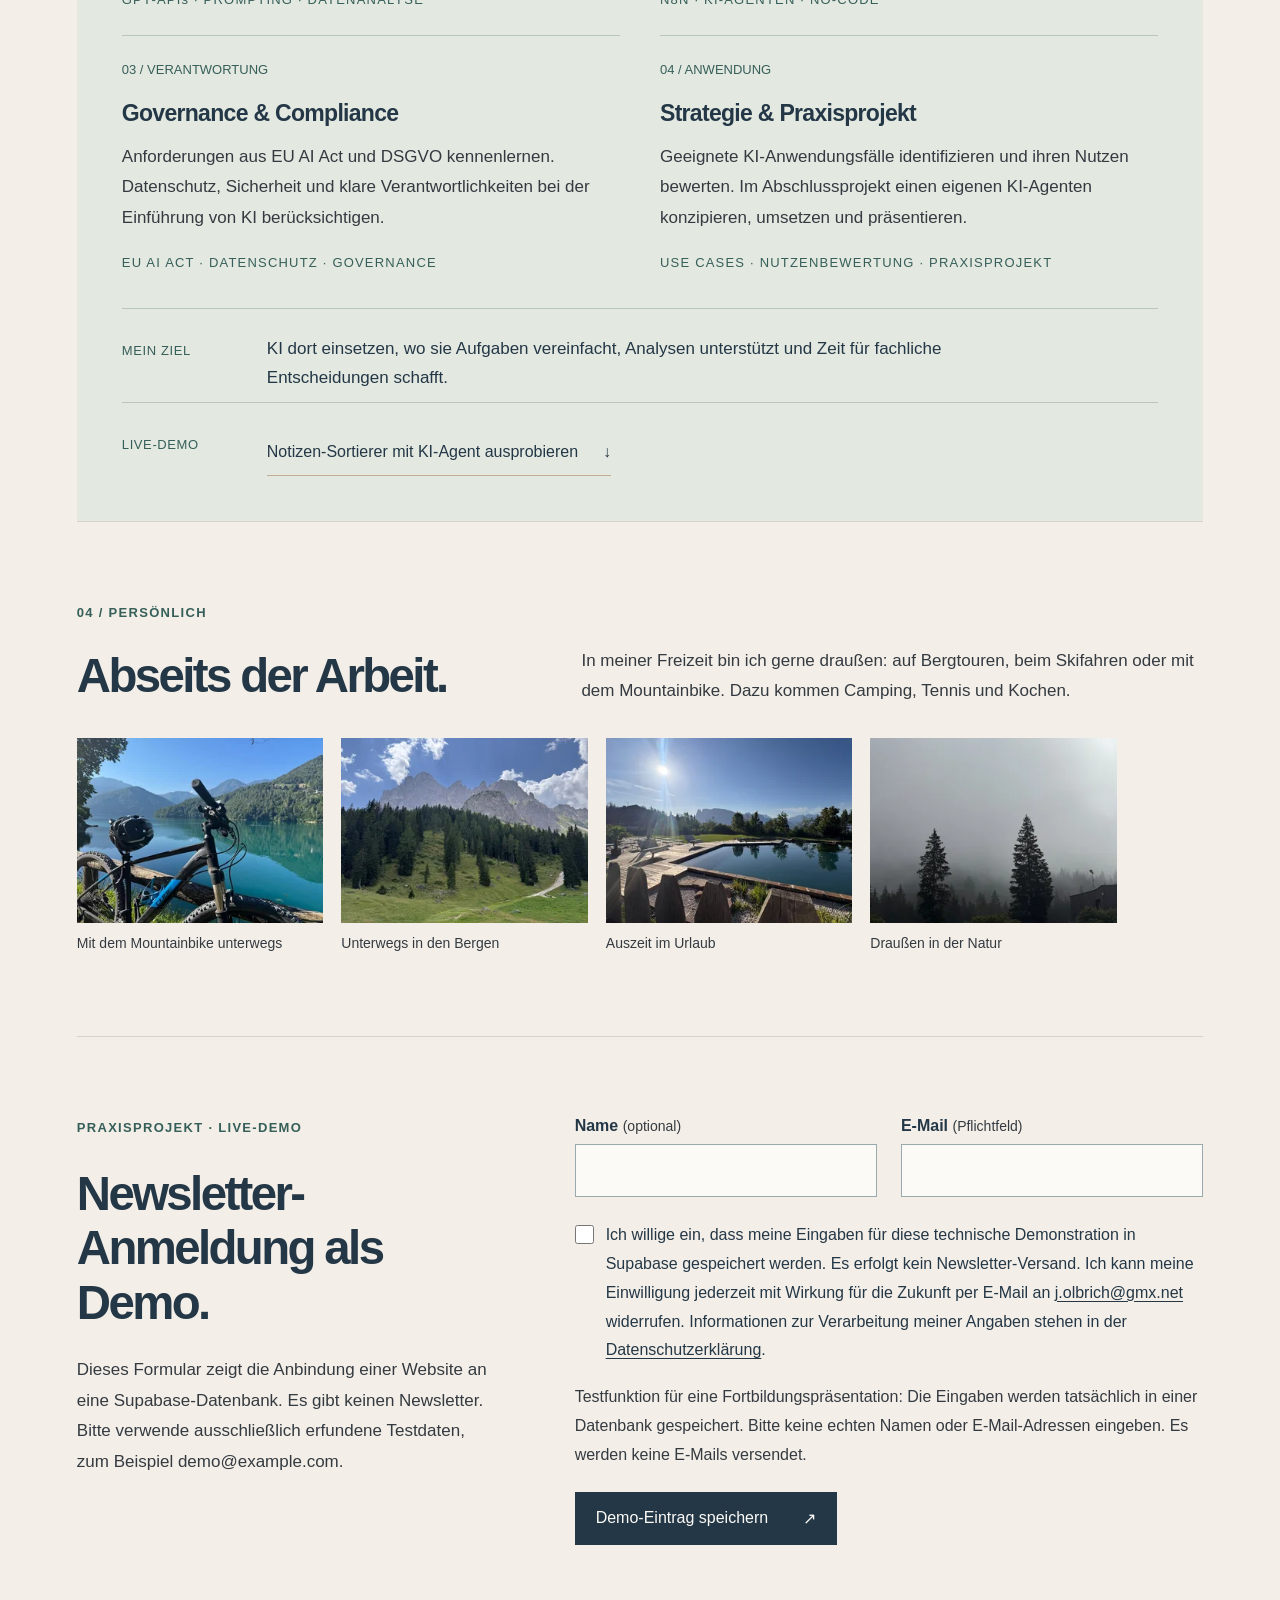
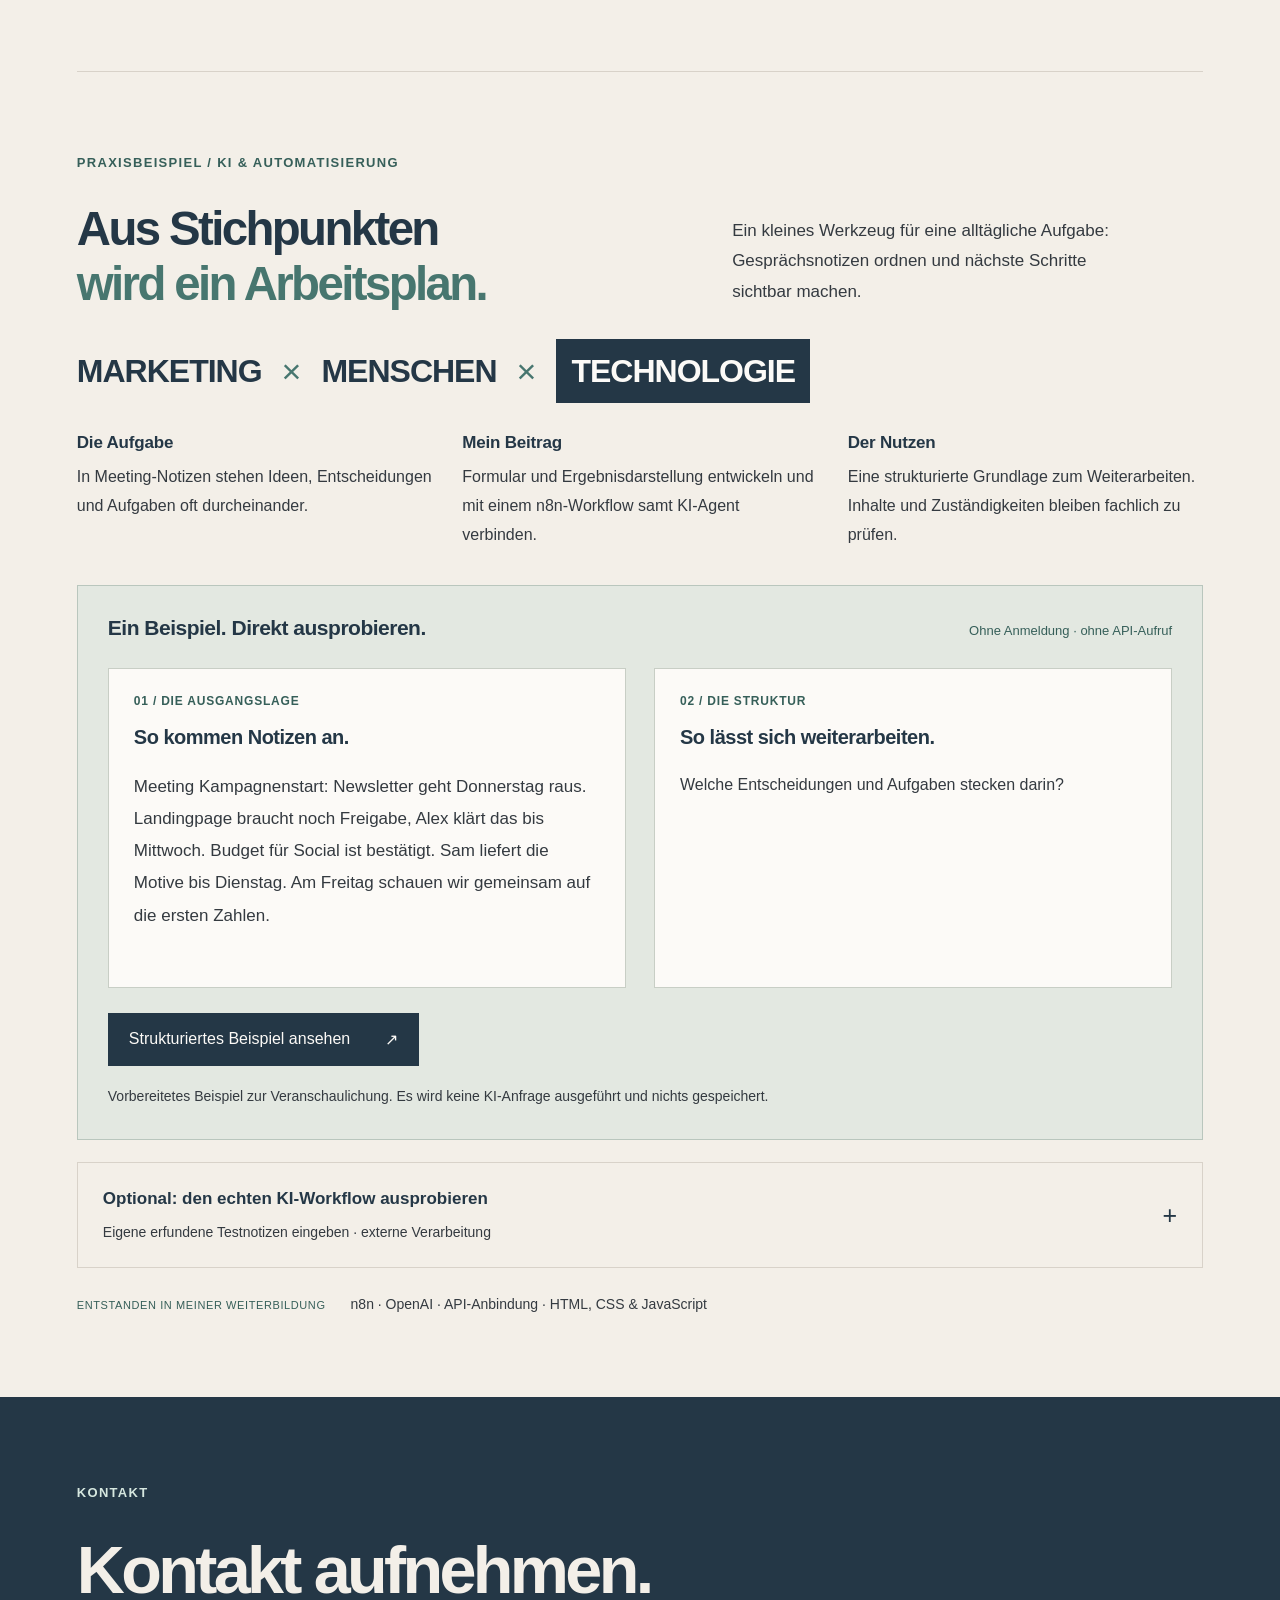
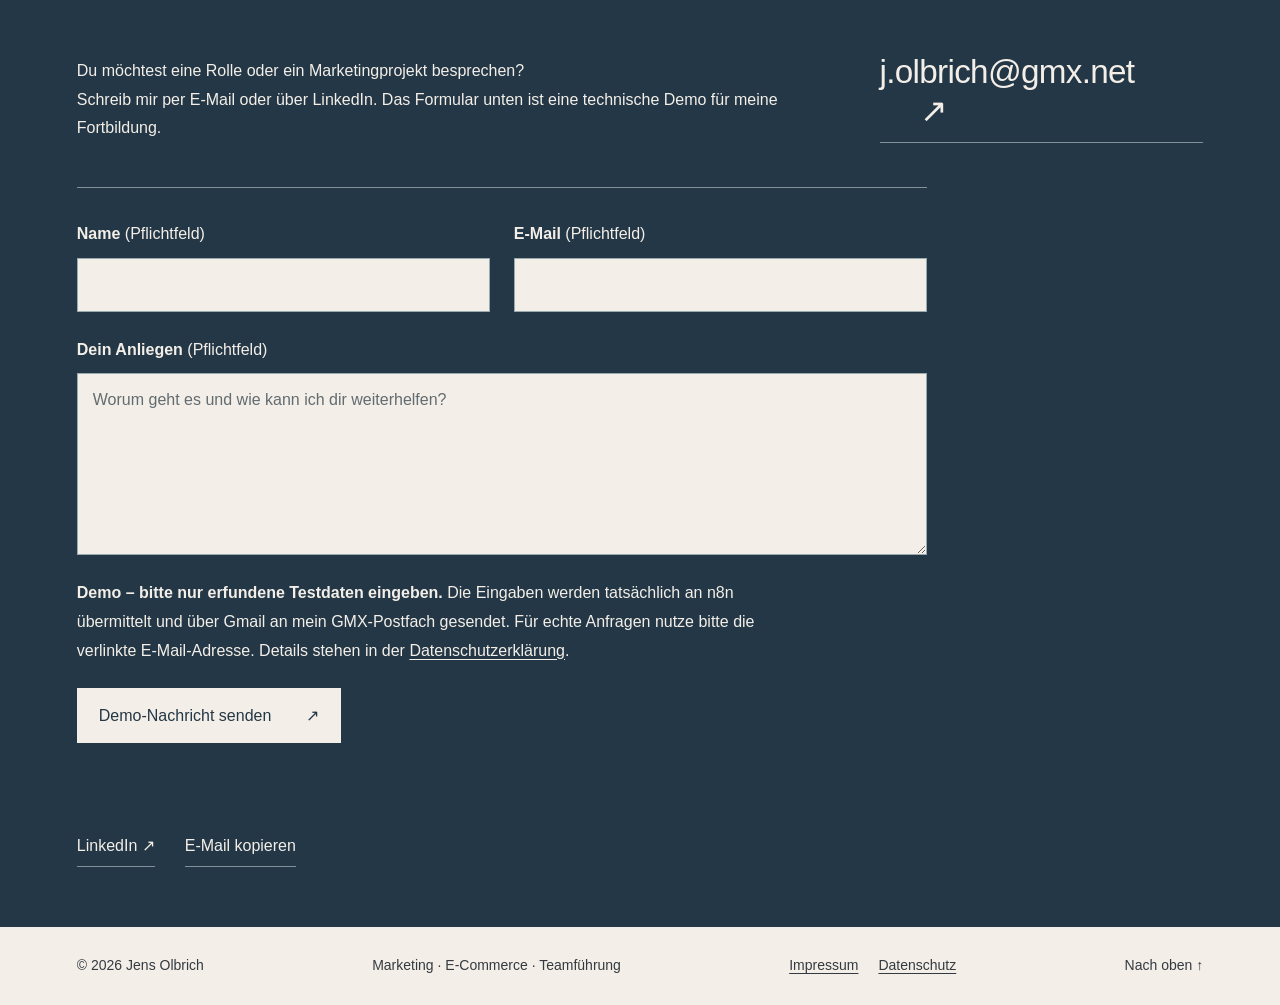
==== commit f87218b6: "Add mountain photo to about section" ====
--- a/index.html
+++ b/index.html
@@ -1,9 +1,9 @@
 <!doctype html>
-<html lang="de"><head><meta charset="utf-8"><meta name="viewport" content="width=device-width,initial-scale=1"><meta name="description" content="Jens Olbrich – Marketing an der Schnittstelle von Brand und Performance. Über 15 Jahre Erfahrung in Marketingstrategie, E-Commerce und Teamführung."><meta name="theme-color" content="#F3EFE8"><title>Jens Olbrich – Marketing, Marke & Performance</title><link rel="stylesheet" href="styles.css"><script src="contact-config.js" defer></script><script src="script.js" defer></script><script src="contact.js" defer></script><script src="newsletter-config.js" defer></script><script src="newsletter.js" defer></script><script src="notizen.js" defer></script><link rel="stylesheet" href="competence.css"><script src="competence.js" defer></script><link rel="stylesheet" href="refinements.css"><link rel="stylesheet" href="work-example.css"><script src="work-example.js" defer></script></head>
+<html lang="de"><head><meta charset="utf-8"><meta name="viewport" content="width=device-width,initial-scale=1"><meta name="description" content="Jens Olbrich – Marketing an der Schnittstelle von Brand und Performance. Über 15 Jahre Erfahrung in Marketingstrategie, E-Commerce und Teamführung."><meta name="theme-color" content="#F3EFE8"><title>Jens Olbrich – Marketing, Marke & Performance</title><link rel="stylesheet" href="styles.css"><script src="contact-config.js" defer></script><script src="script.js" defer></script><script src="contact.js" defer></script><script src="newsletter-config.js" defer></script><script src="newsletter.js" defer></script><script src="notizen.js" defer></script><link rel="stylesheet" href="competence.css"><script src="competence.js" defer></script><link rel="stylesheet" href="refinements.css"><link rel="stylesheet" href="work-example.css"><script src="work-example.js" defer></script><link rel="stylesheet" href="about-photo.css"></head>
 <body><a class="skip" href="#main">Zum Inhalt</a><header><a class="identity" href="#start" aria-label="Jens Olbrich – Startseite"><img src="assets/logo.png" alt="" width="64" height="35"><span>Jens Olbrich<small>MARKETING & DIGITAL-STRATEGIE</small></span></a><button class="menu" aria-expanded="false" aria-controls="navigation">Menü <span>☰</span></button><nav id="navigation" aria-label="Hauptnavigation"><a href="#profil">Profil</a><a href="#schwerpunkte">Was ich mitbringe</a><a href="#erfahrung">Erfahrung</a><a href="#ki-weiterbildung">KI & Projekte</a><a href="#persoenlich">Persönlich</a><a class="nav-contact" href="#kontakt">Kontakt <span>↗</span></a></nav></header>
 <main id="main"><section class="hero wrap" id="start"><div class="hero-copy"><p class="eyebrow"><span class="dot"></span> JENS OLBRICH · REGION KÖLN / BONN</p><h1>Marketing braucht Richtung.<br><em>Und Menschen, die sie umsetzen.</em></h1><p class="intro">Seit über 15 Jahren arbeite ich an der Schnittstelle von Marke, Performance und E-Commerce. Ich entwickle Marketingstrategien und bringe Teams, Agenturen und Fachbereiche für die Umsetzung zusammen. Diese Erfahrung ergänze ich um KI und Automatisierung – mit Anwendungen, die ich selbst entwickle und erprobe.</p><p class="hero-availability"><span aria-hidden="true"></span>Offen für eine neue Führungs- oder Senior-Rolle in Köln/Bonn.</p><div class="focus-lockup focus-hero" aria-label="Marketing, Menschen und Technologie"><span class="focus-word">Marketing</span><span class="focus-times" aria-hidden="true">×</span><span class="focus-word">Menschen</span><span class="focus-times" aria-hidden="true">×</span><span class="focus-word focus-tech">Technologie</span></div><div class="actions"><a class="button" href="#notizen-sortierer">Arbeitsbeispiel ansehen <span aria-hidden="true">↗</span></a><a class="text-link" href="#kontakt">Kontakt aufnehmen <span aria-hidden="true">↗</span></a></div></div><div class="hero-visual"><div class="portrait-frame"><img class="portrait" src="assets/jens-olbrich-2025-800.webp" srcset="assets/jens-olbrich-2025-400.webp 400w, assets/jens-olbrich-2025-800.webp 800w" sizes="(max-width: 640px) 80vw, (max-width: 900px) 300px, 360px" width="800" height="761" decoding="async" alt="Schwarz-Weiß-Porträt von Jens Olbrich im weißen Hemd" fetchpriority="high"></div><div class="photo-caption"><span>Jens Olbrich<br>Marketing · E-Commerce · Teamführung</span></div></div></section>
 <div class="proof wrap" aria-label="Profil im Überblick"><div><strong>15+</strong><span>Jahre Marketingerfahrung</span></div><div><strong>B2C & B2B</strong><span>Erfahrung in beiden Märkten</span></div><div><strong>Brand × Performance</strong><span>Strategie und Umsetzung</span></div></div>
-<section class="section wrap about" id="profil"><div><p class="eyebrow">01 / PROFIL</p><h2>Über mich.</h2></div><div class="about-text"><p class="large">Mein Weg führt vom digitalen Vermarktungs- und Key Account Management über Marketingprojekte bei REWE digital bis zur Teamleitung im E-Commerce Marketing der REWE Group.</p><p>In über 15 Jahren habe ich Marketing aus unterschiedlichen Perspektiven kennengelernt: in der Kundenberatung, in der Kampagnenplanung und in der Führung eines Teams. Mich motiviert, aus einer klaren Strategie konkrete Maßnahmen zu entwickeln und gemeinsam zu sehen, was sie bewirken.</p><p>Mit meiner aktuellen Weiterbildung zum KI-Manager ergänze ich diese Erfahrung um generative KI und automatisierte Workflows. Dabei entwickle und teste ich eigene Anwendungen für Marketing, Analyse und Zusammenarbeit.</p></div></section>
+<section class="section wrap about about-with-photo" id="profil"><div class="about-heading"><p class="eyebrow">01 / PROFIL</p><h2>Über mich.</h2></div><figure class="about-photo"><img src="assets/profil-berg-800.webp" srcset="assets/profil-berg-400.webp 400w, assets/profil-berg-800.webp 800w" sizes="(max-width: 640px) 88vw, 40vw" width="800" height="600" loading="lazy" decoding="async" alt="Jens Olbrich beim Skifahren vor einer verschneiten Bergkulisse"><figcaption>Am liebsten draußen in den Bergen.</figcaption></figure><div class="about-text"><p class="large">Mein Weg führt vom digitalen Vermarktungs- und Key Account Management über Marketingprojekte bei REWE digital bis zur Teamleitung im E-Commerce Marketing der REWE Group.</p><p>In über 15 Jahren habe ich Marketing aus unterschiedlichen Perspektiven kennengelernt: in der Kundenberatung, in der Kampagnenplanung und in der Führung eines Teams. Mich motiviert, aus einer klaren Strategie konkrete Maßnahmen zu entwickeln und gemeinsam zu sehen, was sie bewirken.</p><p>Mit meiner aktuellen Weiterbildung zum KI-Manager ergänze ich diese Erfahrung um generative KI und automatisierte Workflows. Dabei entwickle und teste ich eigene Anwendungen für Marketing, Analyse und Zusammenarbeit.</p></div></section>
 <section class="section wrap competence-map" id="schwerpunkte" aria-labelledby="competence-heading">
 <div class="competence-heading"><div><p class="eyebrow">02 / KOMPETENZEN & HALTUNG</p><h2 id="competence-heading">Was ich mitbringe.</h2></div><p>Strategie, Zusammenarbeit und praktische KI-Anwendungen – verbunden durch langjährige Marketingerfahrung.</p></div>
 <div class="competence-circuit">
--- a/about-photo.css
+++ b/about-photo.css
@@ -0,0 +1 @@
+.about-with-photo{grid-template-columns:minmax(0,.85fr) minmax(0,1.15fr);grid-template-areas:"heading text" "photo text";grid-template-rows:auto 1fr;column-gap:8%;row-gap:22px;align-items:start}.about-with-photo .about-heading{grid-area:heading}.about-with-photo .about-heading h2{margin-bottom:0}.about-with-photo .about-text{grid-area:text;padding-top:0}.about-with-photo .about-photo{grid-area:photo;margin:0;min-width:0}.about-photo img{display:block;width:100%;height:auto;aspect-ratio:4/3;object-fit:cover}.about-photo figcaption{font-size:14px;line-height:1.7;color:#343a40;margin-top:11px}.about-with-photo .about-text p:last-child{margin-bottom:0}@media(max-width:640px){.about-with-photo{grid-template-columns:1fr;grid-template-areas:"heading" "text" "photo";grid-template-rows:auto;gap:24px}.about-with-photo .about-heading .eyebrow{margin-bottom:16px}.about-with-photo .about-photo{max-width:100%}.about-photo figcaption{font-size:14px}}
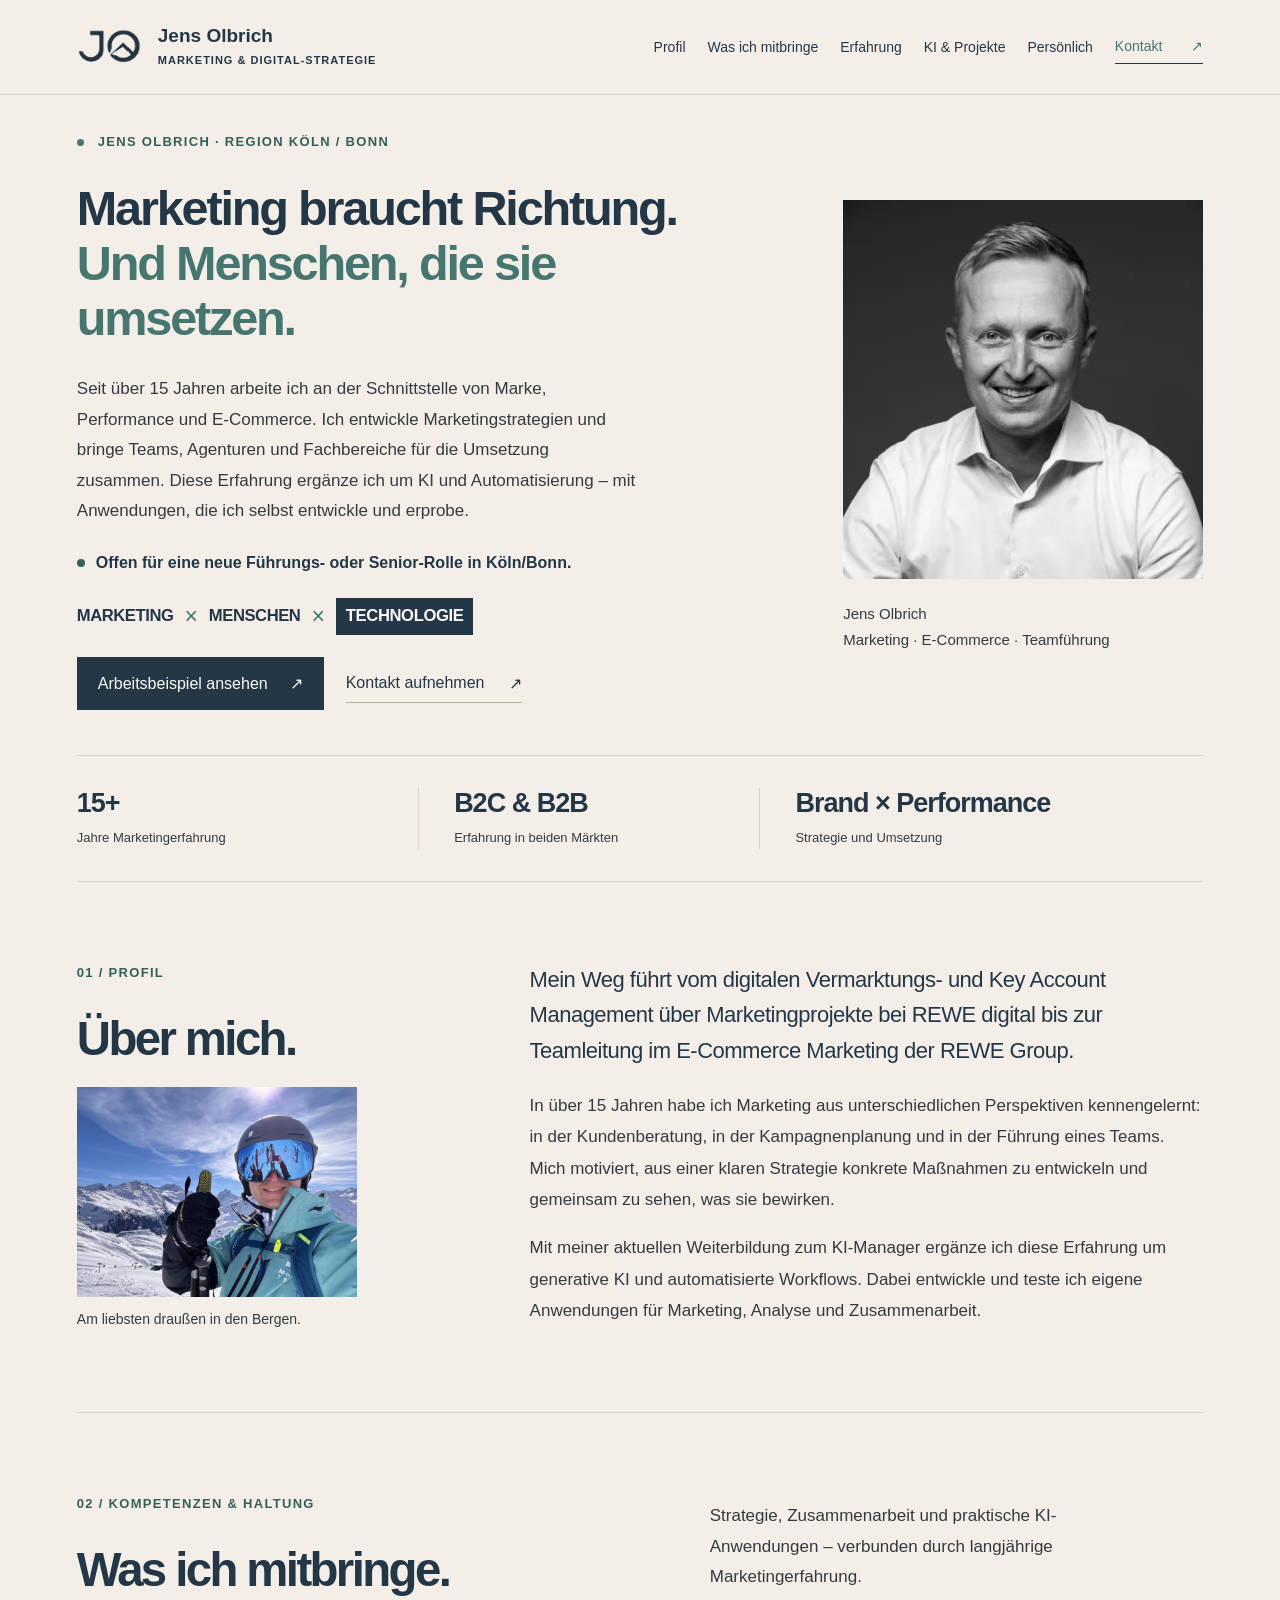
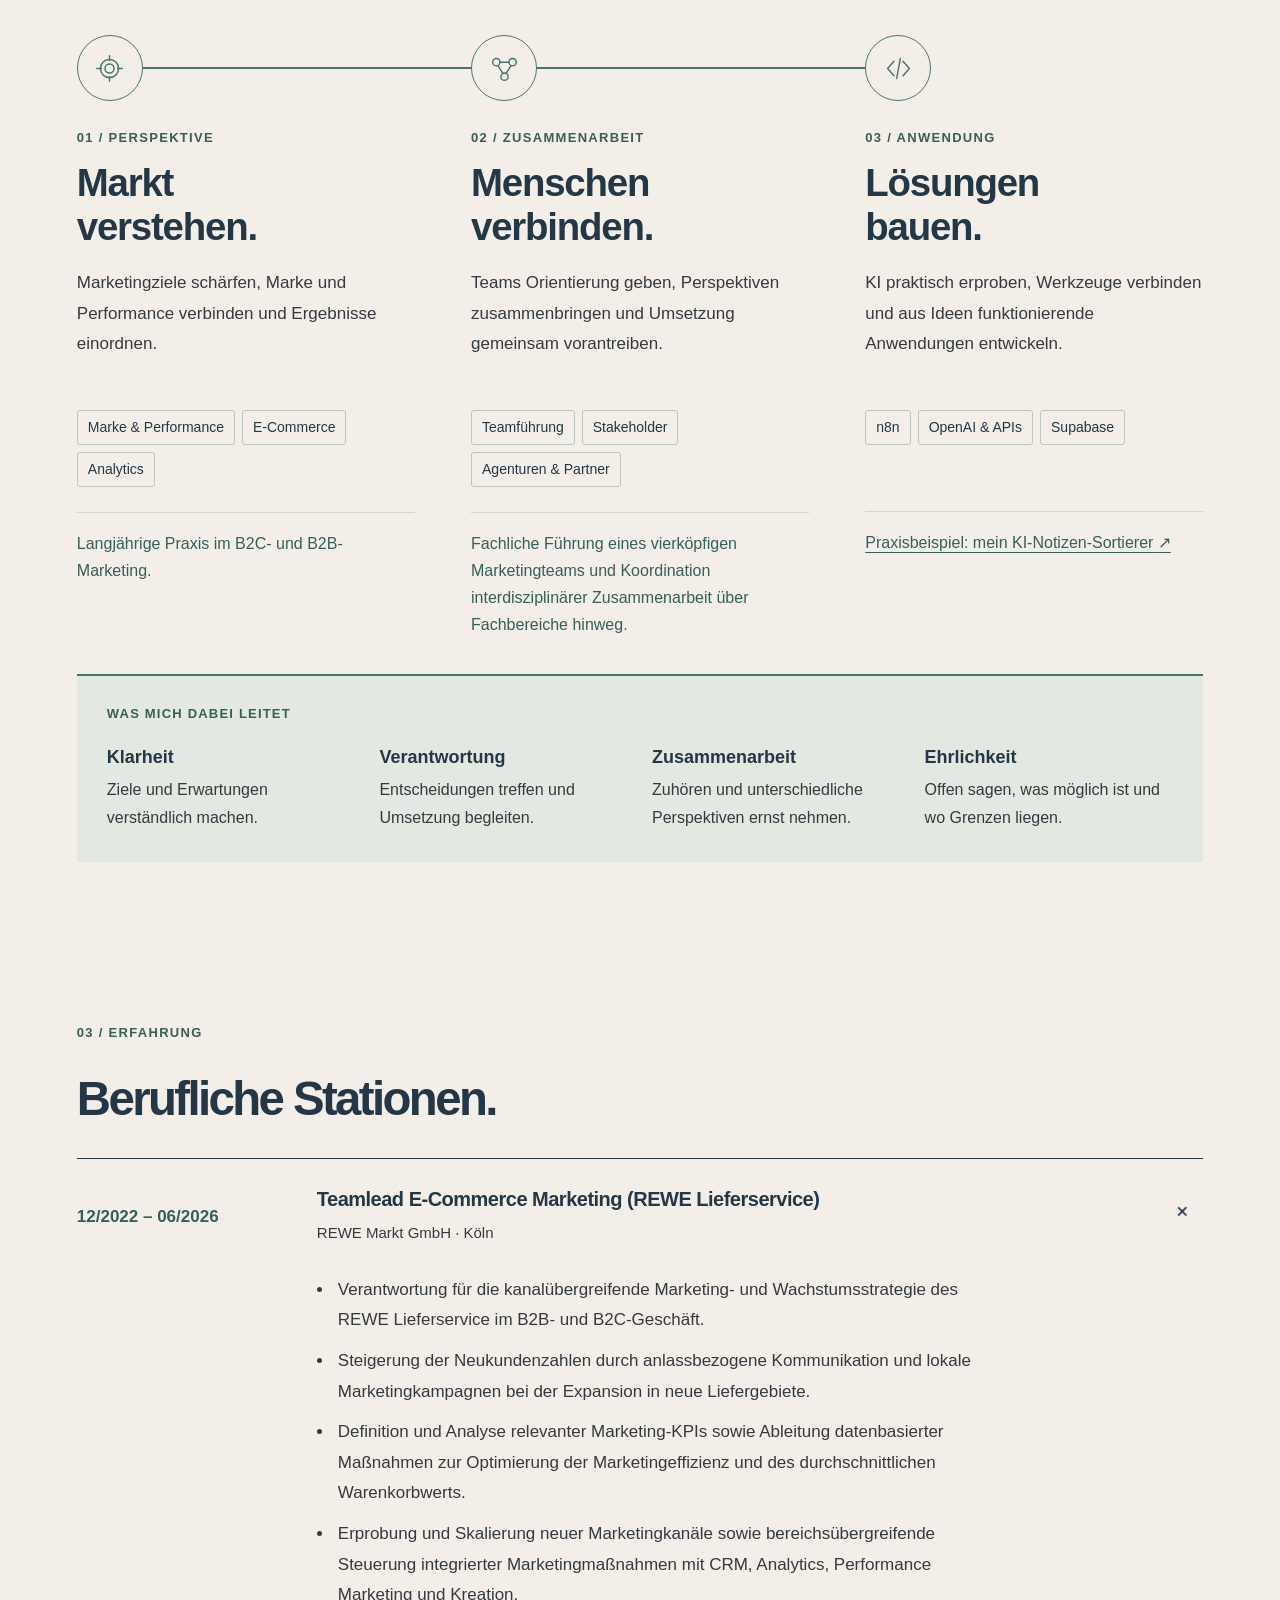
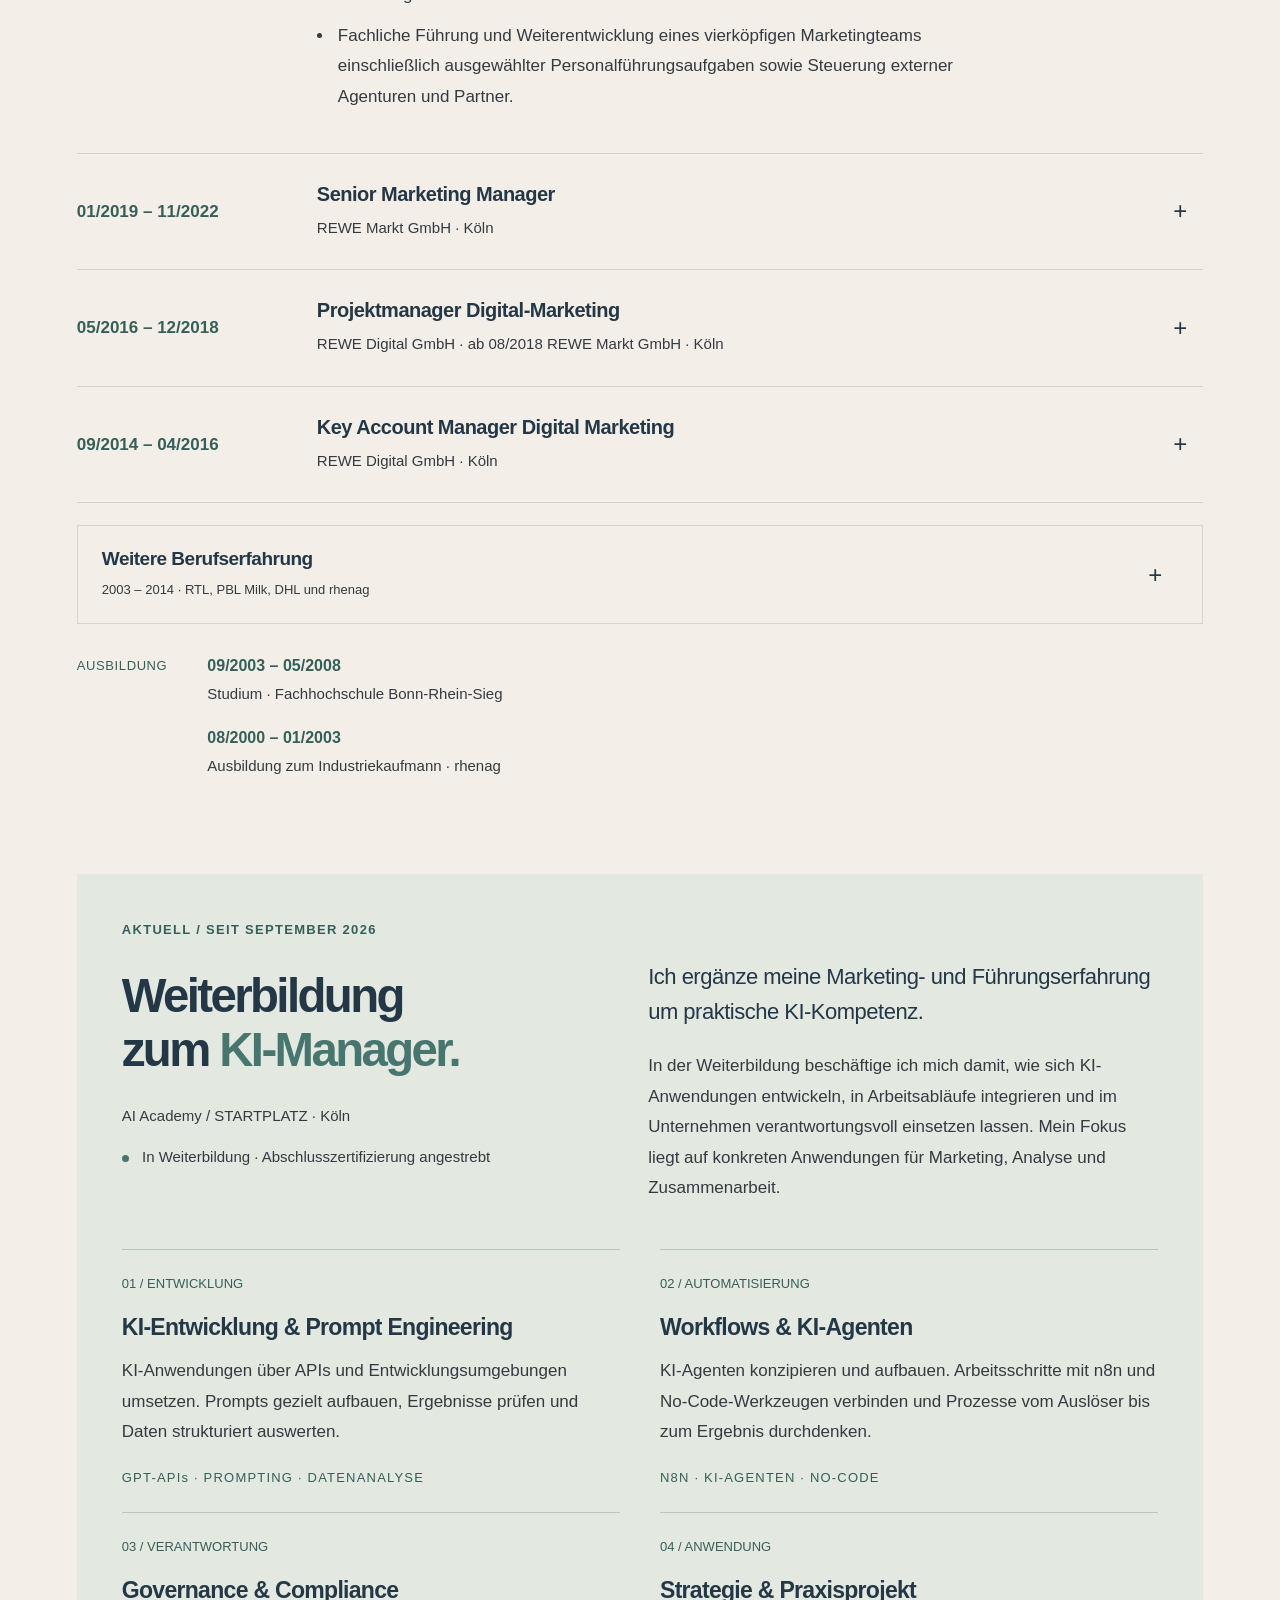
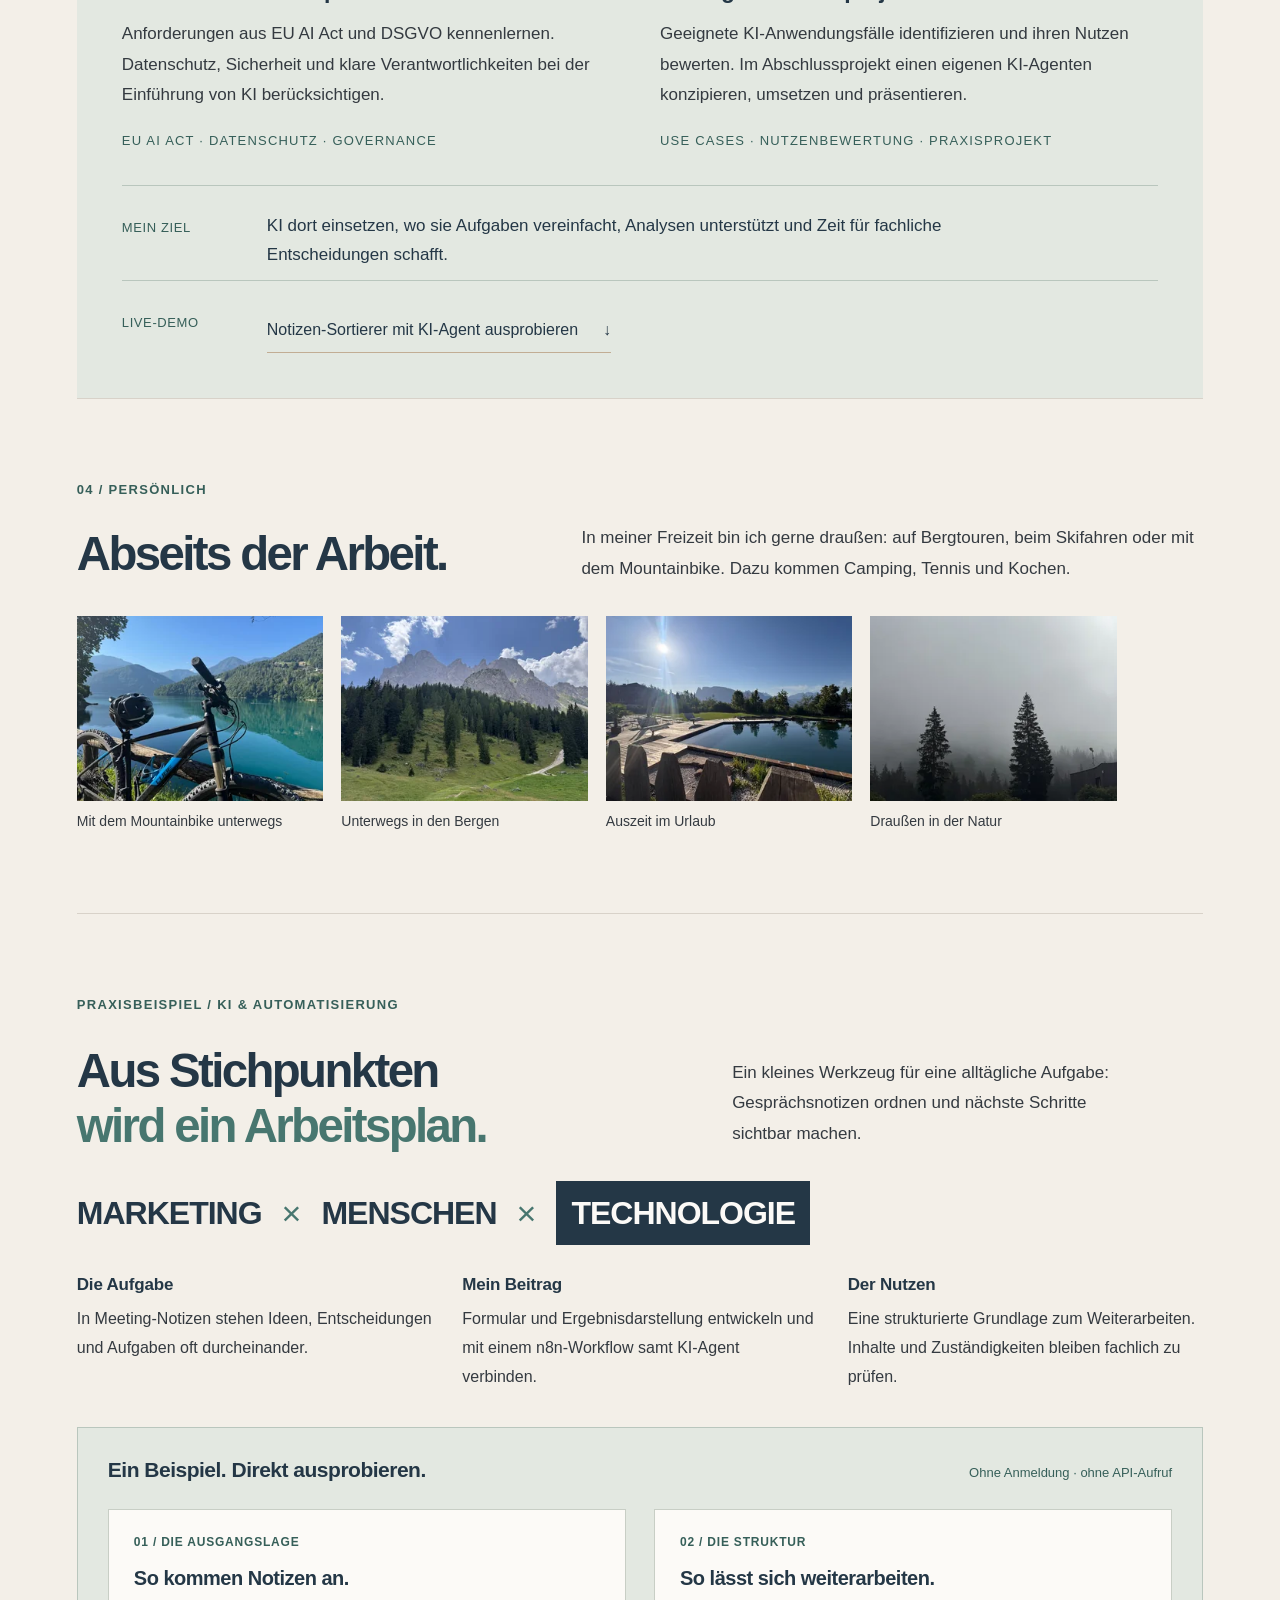
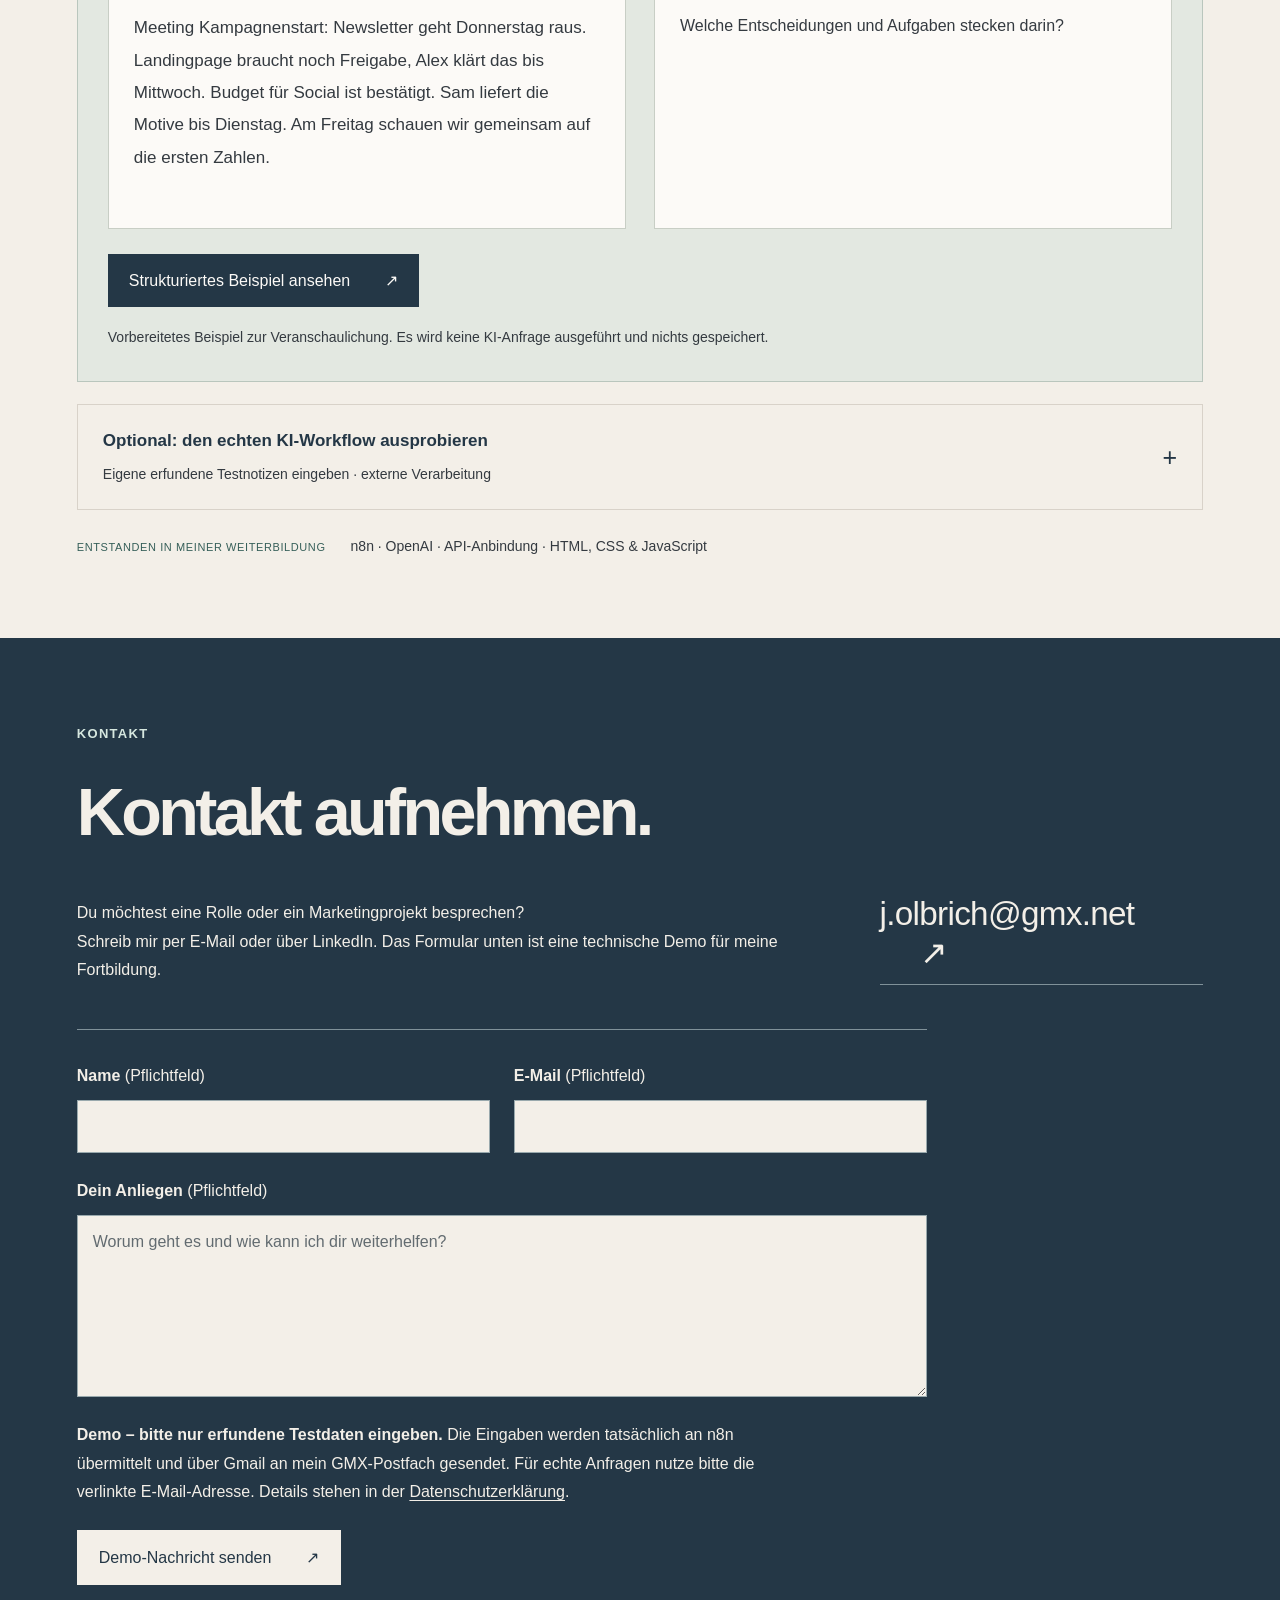
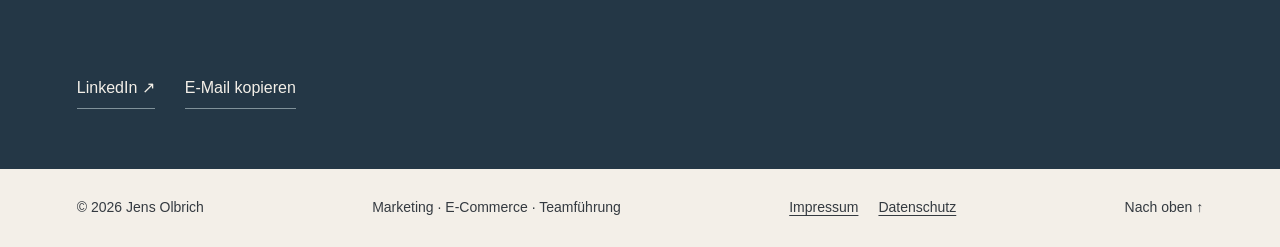
==== commit 748e24fc: "Remove newsletter demo and update privacy information" ====
--- a/index.html
+++ b/index.html
@@ -1,30 +1,31 @@
-<!doctype html>
-<html lang="de"><head><meta charset="utf-8"><meta name="viewport" content="width=device-width,initial-scale=1"><meta name="description" content="Jens Olbrich – Marketing an der Schnittstelle von Brand und Performance. Über 15 Jahre Erfahrung in Marketingstrategie, E-Commerce und Teamführung."><meta name="theme-color" content="#F3EFE8"><title>Jens Olbrich – Marketing, Marke & Performance</title><link rel="stylesheet" href="styles.css"><script src="contact-config.js" defer></script><script src="script.js" defer></script><script src="contact.js" defer></script><script src="newsletter-config.js" defer></script><script src="newsletter.js" defer></script><script src="notizen.js" defer></script><link rel="stylesheet" href="competence.css"><script src="competence.js" defer></script><link rel="stylesheet" href="refinements.css"><link rel="stylesheet" href="work-example.css"><script src="work-example.js" defer></script><link rel="stylesheet" href="about-photo.css"></head>
-<body><a class="skip" href="#main">Zum Inhalt</a><header><a class="identity" href="#start" aria-label="Jens Olbrich – Startseite"><img src="assets/logo.png" alt="" width="64" height="35"><span>Jens Olbrich<small>MARKETING & DIGITAL-STRATEGIE</small></span></a><button class="menu" aria-expanded="false" aria-controls="navigation">Menü <span>☰</span></button><nav id="navigation" aria-label="Hauptnavigation"><a href="#profil">Profil</a><a href="#schwerpunkte">Was ich mitbringe</a><a href="#erfahrung">Erfahrung</a><a href="#ki-weiterbildung">KI & Projekte</a><a href="#persoenlich">Persönlich</a><a class="nav-contact" href="#kontakt">Kontakt <span>↗</span></a></nav></header>
-<main id="main"><section class="hero wrap" id="start"><div class="hero-copy"><p class="eyebrow"><span class="dot"></span> JENS OLBRICH · REGION KÖLN / BONN</p><h1>Marketing braucht Richtung.<br><em>Und Menschen, die sie umsetzen.</em></h1><p class="intro">Seit über 15 Jahren arbeite ich an der Schnittstelle von Marke, Performance und E-Commerce. Ich entwickle Marketingstrategien und bringe Teams, Agenturen und Fachbereiche für die Umsetzung zusammen. Diese Erfahrung ergänze ich um KI und Automatisierung – mit Anwendungen, die ich selbst entwickle und erprobe.</p><p class="hero-availability"><span aria-hidden="true"></span>Offen für eine neue Führungs- oder Senior-Rolle in Köln/Bonn.</p><div class="focus-lockup focus-hero" aria-label="Marketing, Menschen und Technologie"><span class="focus-word">Marketing</span><span class="focus-times" aria-hidden="true">×</span><span class="focus-word">Menschen</span><span class="focus-times" aria-hidden="true">×</span><span class="focus-word focus-tech">Technologie</span></div><div class="actions"><a class="button" href="#notizen-sortierer">Arbeitsbeispiel ansehen <span aria-hidden="true">↗</span></a><a class="text-link" href="#kontakt">Kontakt aufnehmen <span aria-hidden="true">↗</span></a></div></div><div class="hero-visual"><div class="portrait-frame"><img class="portrait" src="assets/jens-olbrich-2025-800.webp" srcset="assets/jens-olbrich-2025-400.webp 400w, assets/jens-olbrich-2025-800.webp 800w" sizes="(max-width: 640px) 80vw, (max-width: 900px) 300px, 360px" width="800" height="761" decoding="async" alt="Schwarz-Weiß-Porträt von Jens Olbrich im weißen Hemd" fetchpriority="high"></div><div class="photo-caption"><span>Jens Olbrich<br>Marketing · E-Commerce · Teamführung</span></div></div></section>
-<div class="proof wrap" aria-label="Profil im Überblick"><div><strong>15+</strong><span>Jahre Marketingerfahrung</span></div><div><strong>B2C & B2B</strong><span>Erfahrung in beiden Märkten</span></div><div><strong>Brand × Performance</strong><span>Strategie und Umsetzung</span></div></div>
-<section class="section wrap about about-with-photo" id="profil"><div class="about-heading"><p class="eyebrow">01 / PROFIL</p><h2>Über mich.</h2></div><figure class="about-photo"><img src="assets/profil-berg-800.webp" srcset="assets/profil-berg-400.webp 400w, assets/profil-berg-800.webp 800w" sizes="(max-width: 640px) 88vw, 40vw" width="800" height="600" loading="lazy" decoding="async" alt="Jens Olbrich beim Skifahren vor einer verschneiten Bergkulisse"><figcaption>Am liebsten draußen in den Bergen.</figcaption></figure><div class="about-text"><p class="large">Mein Weg führt vom digitalen Vermarktungs- und Key Account Management über Marketingprojekte bei REWE digital bis zur Teamleitung im E-Commerce Marketing der REWE Group.</p><p>In über 15 Jahren habe ich Marketing aus unterschiedlichen Perspektiven kennengelernt: in der Kundenberatung, in der Kampagnenplanung und in der Führung eines Teams. Mich motiviert, aus einer klaren Strategie konkrete Maßnahmen zu entwickeln und gemeinsam zu sehen, was sie bewirken.</p><p>Mit meiner aktuellen Weiterbildung zum KI-Manager ergänze ich diese Erfahrung um generative KI und automatisierte Workflows. Dabei entwickle und teste ich eigene Anwendungen für Marketing, Analyse und Zusammenarbeit.</p></div></section>
-<section class="section wrap competence-map" id="schwerpunkte" aria-labelledby="competence-heading">
-<div class="competence-heading"><div><p class="eyebrow">02 / KOMPETENZEN & HALTUNG</p><h2 id="competence-heading">Was ich mitbringe.</h2></div><p>Strategie, Zusammenarbeit und praktische KI-Anwendungen – verbunden durch langjährige Marketingerfahrung.</p></div>
-<div class="competence-circuit">
-<svg class="circuit-wire" viewBox="0 0 1000 70" preserveAspectRatio="none" aria-hidden="true"><path class="wire-base" d="M 0 35 H 1000"/><path class="wire-draw" d="M 0 35 H 1000" pathLength="1"/></svg>
-<article class="circuit-station"><div class="circuit-node" aria-hidden="true"><svg viewBox="0 0 32 32"><circle cx="16" cy="16" r="10"/><circle cx="16" cy="16" r="5"/><path d="M16 2v5m0 18v5M2 16h5m18 0h5"/></svg></div><p class="circuit-step">01 / PERSPEKTIVE</p><h3>Markt<br>verstehen.</h3><p>Marketingziele schärfen, Marke und Performance verbinden und Ergebnisse einordnen.</p><ul class="circuit-tools" aria-label="Kompetenzen im Marketing"><li>Marke &amp; Performance</li><li>E-Commerce</li><li>Analytics</li></ul><p class="circuit-proof">Langjährige Praxis im B2C- und B2B-Marketing.</p></article>
-<article class="circuit-station"><div class="circuit-node" aria-hidden="true"><svg viewBox="0 0 32 32"><circle cx="7" cy="9" r="4"/><circle cx="25" cy="9" r="4"/><circle cx="16" cy="25" r="4"/><path d="M11 9h10M9 13l5 8m9-8-5 8"/></svg></div><p class="circuit-step">02 / ZUSAMMENARBEIT</p><h3>Menschen<br>verbinden.</h3><p>Teams Orientierung geben, Perspektiven zusammenbringen und Umsetzung gemeinsam vorantreiben.</p><ul class="circuit-tools" aria-label="Kompetenzen in der Zusammenarbeit"><li>Teamführung</li><li>Stakeholder</li><li>Agenturen &amp; Partner</li></ul><p class="circuit-proof">Fachliche Führung eines vierköpfigen Marketingteams und Koordination interdisziplinärer Zusammenarbeit über Fachbereiche hinweg.</p></article>
-<article class="circuit-station"><div class="circuit-node" aria-hidden="true"><svg viewBox="0 0 32 32"><path d="m11 8-7 8 7 8m10-16 7 8-7 8M18 5l-4 22"/></svg></div><p class="circuit-step">03 / ANWENDUNG</p><h3>Lösungen<br>bauen.</h3><p>KI praktisch erproben, Werkzeuge verbinden und aus Ideen funktionierende Anwendungen entwickeln.</p><ul class="circuit-tools" aria-label="Praktisch eingesetzte Werkzeuge"><li>n8n</li><li>OpenAI &amp; APIs</li><li>Supabase</li></ul><a class="circuit-proof circuit-project" href="#notizen-sortierer">Praxisbeispiel: mein KI-Notizen-Sortierer <span aria-hidden="true">↗</span></a></article>
-</div>
-<div class="competence-foundation"><p class="foundation-label">WAS MICH DABEI LEITET</p><div class="foundation-grid"><div><h4>Klarheit</h4><p>Ziele und Erwartungen verständlich machen.</p></div><div><h4>Verantwortung</h4><p>Entscheidungen treffen und Umsetzung begleiten.</p></div><div><h4>Zusammenarbeit</h4><p>Zuhören und unterschiedliche Perspektiven ernst nehmen.</p></div><div><h4>Ehrlichkeit</h4><p>Offen sagen, was möglich ist und wo Grenzen liegen.</p></div></div></div>
-</section>
-<section class="section wrap" id="erfahrung"><div class="section-heading"><div><p class="eyebrow">03 / ERFAHRUNG</p><h2>Berufliche Stationen.</h2></div></div><div class="timeline"><details open><summary><span class="period">12/2022 – 06/2026</span><span><strong>Teamlead E-Commerce Marketing (REWE Lieferservice)</strong><small>REWE Markt GmbH · Köln</small></span><span class="toggle" aria-hidden="true">+</span></summary><div class="detail-body"><ul><li>Verantwortung für die kanalübergreifende Marketing- und Wachstumsstrategie des REWE Lieferservice im B2B- und B2C-Geschäft.</li><li>Steigerung der Neukundenzahlen durch anlassbezogene Kommunikation und lokale Marketingkampagnen bei der Expansion in neue Liefergebiete.</li><li>Definition und Analyse relevanter Marketing-KPIs sowie Ableitung datenbasierter Maßnahmen zur Optimierung der Marketingeffizienz und des durchschnittlichen Warenkorbwerts.</li><li>Erprobung und Skalierung neuer Marketingkanäle sowie bereichsübergreifende Steuerung integrierter Marketingmaßnahmen mit CRM, Analytics, Performance Marketing und Kreation.</li><li>Fachliche Führung und Weiterentwicklung eines vierköpfigen Marketingteams einschließlich ausgewählter Personalführungsaufgaben sowie Steuerung externer Agenturen und Partner.</li></ul></div></details><details><summary><span class="period">01/2019 – 11/2022</span><span><strong>Senior Marketing Manager</strong><small>REWE Markt GmbH · Köln</small></span><span class="toggle" aria-hidden="true">+</span></summary><div class="detail-body"><ul><li>Konzeption und Steuerung crossmedialer Marketingkampagnen zur Steigerung von Reichweite, Neukundengewinnung und Markenwirkung.</li><li>Bereichsübergreifende Koordination von E-Commerce, Brand, CRM und Performance Marketing zur integrierten Umsetzung von Marketingmaßnahmen.</li><li>Analyse relevanter Marketing-KPIs und Ableitung von Optimierungsmaßnahmen zur kontinuierlichen Weiterentwicklung von Kampagnen und Kanalmix.</li></ul></div></details><details><summary><span class="period">05/2016 – 12/2018</span><span><strong>Projektmanager Digital-Marketing</strong><small>REWE Digital GmbH · ab 08/2018 REWE Markt GmbH · Köln</small></span><span class="toggle" aria-hidden="true">+</span></summary><div class="detail-body"><ul><li>Steuerung digitaler Marketing- und E-Commerce-Projekte für REWE-Eigenmarken, Retail-Kooperationen und übergreifende Kampagnen, einschließlich projektabhängiger operativer Umsetzung.</li><li>Entwicklung und Umsetzung integrierter Digital-Marketing-Maßnahmen in Zusammenarbeit mit internen Fachbereichen und externen Partnern.</li></ul></div></details><details><summary><span class="period">09/2014 – 04/2016</span><span><strong>Key Account Manager Digital Marketing</strong><small>REWE Digital GmbH · Köln</small></span><span class="toggle" aria-hidden="true">+</span></summary><div class="detail-body"><ul><li>Schnittstelle zwischen dem klassischen REWE-Marketing und der Digital- und E-Commerce-Einheit zur Abstimmung und Umsetzung digitaler Marketingprojekte.</li><li>Übertragung klassischer Marketingkampagnen in digitale Kampagnenkonzepte sowie Koordination der Umsetzung mit beteiligten Fachbereichen.</li><li>Präsentation digitaler Kampagnen und ihrer Ergebnisse gegenüber dem klassischen Marketing sowie Bewertung der Kampagnenperformance.</li></ul></div></details></div><details class="earlier-career"><summary><span><strong>Weitere Berufserfahrung</strong><small>2003 – 2014 · RTL, PBL Milk, DHL und rhenag</small></span><span class="toggle" aria-hidden="true">+</span></summary><div class="timeline earlier-timeline"><details><summary><span class="period">01/2014 – 07/2014</span><span><strong>Senior Key Account Manager</strong><small>Mediengruppe RTL Deutschland · Köln</small></span><span class="toggle" aria-hidden="true">+</span></summary><div class="detail-body"><ul><li>Kommissarische Leitung des Bereichs Sales &amp; Kooperationen mit fachlicher Steuerungs- und anteiliger Personalverantwortung.</li><li>Zusammenarbeit mit dem Vermarkter IP Deutschland.</li></ul></div></details><details><summary><span class="period">08/2009 – 12/2013</span><span><strong>Key Account Manager</strong><small>Mediengruppe RTL Deutschland · Köln</small></span><span class="toggle" aria-hidden="true">+</span></summary><div class="detail-body"><ul><li>Betreuung und Weiterentwicklung von Key Accounts.</li><li>Steuerung digitaler Vermarktungskampagnen.</li></ul></div></details><details><summary><span class="period">08/2008 – 07/2009</span><span><strong>Beratung &amp; Projektmanagement</strong><small>PBL Milk GmbH · Köln</small></span><span class="toggle" aria-hidden="true">+</span></summary><div class="detail-body"><ul><li>B2B-Kommunikations- und Produktkampagnen.</li><li>Kundenevents.</li></ul></div></details><details><summary><span class="period">04/2007 – 06/2008</span><span><strong>Praktikum &amp; Abschlussarbeit</strong><small>Deutsche Post DHL · Bonn</small></span><span class="toggle" aria-hidden="true">+</span></summary><div class="detail-body"><ul><li>Mitarbeit am DHL-Packstation-Rollout.</li><li>Strategisches Kooperationsmarketing.</li></ul></div></details><details><summary><span class="period">01/2003 – 08/2003</span><span><strong>Marketing</strong><small>rhenag Rheinische Energie AG</small></span><span class="toggle" aria-hidden="true">+</span></summary><div class="detail-body"><ul><li>Kommunikationsmaßnahmen.</li><li>Veranstaltungen.</li></ul></div></details></div></details><div class="education"><span>AUSBILDUNG</span><div><p><strong>09/2003 – 05/2008</strong><br>Studium · Fachhochschule Bonn-Rhein-Sieg</p><p><strong>08/2000 – 01/2003</strong><br>Ausbildung zum Industriekaufmann · rhenag</p></div></div></section>
-<section class="section wrap ai-expanded" id="ki-weiterbildung" aria-labelledby="ai-heading"><div class="ai-heading"><div><p class="eyebrow">AKTUELL / SEIT SEPTEMBER 2026</p><h2 id="ai-heading">Weiterbildung<br>zum <em>KI-Manager.</em></h2><p class="ai-provider">AI Academy / STARTPLATZ · Köln</p><span class="status"><span class="dot"></span> In Weiterbildung · Abschlusszertifizierung angestrebt</span></div><div class="ai-context"><p class="large">Ich ergänze meine Marketing- und Führungserfahrung um praktische KI-Kompetenz.</p><p>In der Weiterbildung beschäftige ich mich damit, wie sich KI-Anwendungen entwickeln, in Arbeitsabläufe integrieren und im Unternehmen verantwortungsvoll einsetzen lassen. Mein Fokus liegt auf konkreten Anwendungen für Marketing, Analyse und Zusammenarbeit.</p></div></div><div class="ai-topics"><article><span class="number">01 / ENTWICKLUNG</span><h3>KI-Entwicklung & Prompt Engineering</h3><p>KI-Anwendungen über APIs und Entwicklungsumgebungen umsetzen. Prompts gezielt aufbauen, Ergebnisse prüfen und Daten strukturiert auswerten.</p><span class="tags">GPT-APIs · PROMPTING · DATENANALYSE</span></article><article><span class="number">02 / AUTOMATISIERUNG</span><h3>Workflows & KI-Agenten</h3><p>KI-Agenten konzipieren und aufbauen. Arbeitsschritte mit n8n und No-Code-Werkzeugen verbinden und Prozesse vom Auslöser bis zum Ergebnis durchdenken.</p><span class="tags">N8N · KI-AGENTEN · NO-CODE</span></article><article><span class="number">03 / VERANTWORTUNG</span><h3>Governance & Compliance</h3><p>Anforderungen aus EU AI Act und DSGVO kennenlernen. Datenschutz, Sicherheit und klare Verantwortlichkeiten bei der Einführung von KI berücksichtigen.</p><span class="tags">EU AI ACT · DATENSCHUTZ · GOVERNANCE</span></article><article><span class="number">04 / ANWENDUNG</span><h3>Strategie & Praxisprojekt</h3><p>Geeignete KI-Anwendungsfälle identifizieren und ihren Nutzen bewerten. Im Abschlussprojekt einen eigenen KI-Agenten konzipieren, umsetzen und präsentieren.</p><span class="tags">USE CASES · NUTZENBEWERTUNG · PRAXISPROJEKT</span></article></div><div class="ai-transfer"><span>MEIN ZIEL</span><p>KI dort einsetzen, wo sie Aufgaben vereinfacht, Analysen unterstützt und Zeit für fachliche Entscheidungen schafft.</p></div><div class="ai-transfer"><span>LIVE-DEMO</span><p><a class="text-link" href="#notizen-sortierer">Notizen-Sortierer mit KI-Agent ausprobieren <span>↓</span></a></p></div></section>
-
-<section class="section wrap personal" id="persoenlich" aria-labelledby="personal-heading"><div class="personal-intro"><div><p class="eyebrow">04 / PERSÖNLICH</p><h2 id="personal-heading">Abseits der Arbeit.</h2></div><p>In meiner Freizeit bin ich gerne draußen: auf Bergtouren, beim Skifahren oder mit dem Mountainbike. Dazu kommen Camping, Tennis und Kochen.</p></div><div class="personal-gallery"><figure><img src="assets/privat-mountainbike-640.webp" srcset="assets/privat-mountainbike-320.webp 320w, assets/privat-mountainbike-640.webp 640w" sizes="(max-width: 640px) 42vw, (max-width: 900px) 310px, 247px" width="640" height="480" decoding="async" alt="Mountainbike mit Helm am Ufer eines Bergsees" loading="lazy"><figcaption>Mit dem Mountainbike unterwegs</figcaption></figure><figure><img src="assets/privat-bergtouren-640.webp" srcset="assets/privat-bergtouren-320.webp 320w, assets/privat-bergtouren-640.webp 640w" sizes="(max-width: 640px) 42vw, (max-width: 900px) 310px, 247px" width="640" height="480" decoding="async" alt="Bergmassiv mit Wald und einem Wanderweg" loading="lazy"><figcaption>Unterwegs in den Bergen</figcaption></figure><figure><img src="assets/privat-auszeit-640.webp" srcset="assets/privat-auszeit-320.webp 320w, assets/privat-auszeit-640.webp 640w" sizes="(max-width: 640px) 42vw, (max-width: 900px) 310px, 247px" width="640" height="480" decoding="async" alt="Naturpool mit Holzterrasse und Blick auf die Berge" loading="lazy"><figcaption>Auszeit im Urlaub</figcaption></figure><figure><img src="assets/privat-natur-640.webp" srcset="assets/privat-natur-320.webp 320w, assets/privat-natur-640.webp 640w" sizes="(max-width: 640px) 42vw, (max-width: 900px) 310px, 247px" width="640" height="480" decoding="async" alt="Nadelbäume und eine Holzhütte im Nebel" loading="lazy"><figcaption>Draußen in der Natur</figcaption></figure></div></section>
-<section class="section wrap newsletter" id="newsletter" aria-labelledby="newsletter-heading"><div class="newsletter-intro"><p class="eyebrow">PRAXISPROJEKT · LIVE-DEMO</p><h2 id="newsletter-heading">Newsletter-Anmeldung als Demo.</h2><p>Dieses Formular zeigt die Anbindung einer Website an eine Supabase-Datenbank. Es gibt keinen Newsletter. Bitte verwende ausschließlich erfundene Testdaten, zum Beispiel demo@example.com.</p></div><form id="newsletter-form" aria-describedby="newsletter-help"><div class="form-row"><div class="form-field"><label for="newsletter-name">Name <span>(optional)</span></label><input id="newsletter-name" name="name" type="text" maxlength="120" autocomplete="name"></div><div class="form-field"><label for="newsletter-email">E-Mail <span>(Pflichtfeld)</span></label><input id="newsletter-email" name="email" type="email" maxlength="254" autocomplete="email" required></div></div><label class="newsletter-consent"><input type="checkbox" name="consent" required><span>Ich willige ein, dass meine Eingaben für diese technische Demonstration in Supabase gespeichert werden. Es erfolgt kein Newsletter-Versand. Ich kann meine Einwilligung jederzeit mit Wirkung für die Zukunft per E-Mail an <a href="mailto:j.olbrich@gmx.net">j.olbrich@gmx.net</a> widerrufen. Informationen zur Verarbeitung meiner Angaben stehen in der <a href="datenschutz.html#newsletter-datenschutz">Datenschutzerklärung</a>.</span></label><p class="newsletter-help" id="newsletter-help">Testfunktion für eine Fortbildungspräsentation: Die Eingaben werden tatsächlich in einer Datenbank gespeichert. Bitte keine echten Namen oder E-Mail-Adressen eingeben. Es werden keine E-Mails versendet.</p><button class="button" type="submit">Demo-Eintrag speichern <span aria-hidden="true">↗</span></button><p id="newsletter-status" class="newsletter-status" role="status" aria-live="polite" aria-atomic="true"></p><noscript><p>Für die Anmeldung wird JavaScript benötigt.</p></noscript></form></section><section class="section wrap work-example" id="notizen-sortierer" aria-labelledby="work-heading">
-<div class="work-heading"><div><p class="eyebrow">PRAXISBEISPIEL / KI &amp; AUTOMATISIERUNG</p><h2 id="work-heading">Aus Stichpunkten<br><em>wird ein Arbeitsplan.</em></h2></div><p>Ein kleines Werkzeug für eine alltägliche Aufgabe: Gesprächsnotizen ordnen und nächste Schritte sichtbar machen.</p></div>
-<div class="focus-lockup focus-project" aria-label="Marketing, Menschen und Technologie"><span class="focus-word">Marketing</span><span class="focus-times" aria-hidden="true">×</span><span class="focus-word">Menschen</span><span class="focus-times" aria-hidden="true">×</span><span class="focus-word focus-tech">Technologie</span></div>
-<div class="project-context"><div><h3>Die Aufgabe</h3><p>In Meeting-Notizen stehen Ideen, Entscheidungen und Aufgaben oft durcheinander.</p></div><div><h3>Mein Beitrag</h3><p>Formular und Ergebnisdarstellung entwickeln und mit einem n8n-Workflow samt KI-Agent verbinden.</p></div><div><h3>Der Nutzen</h3><p>Eine strukturierte Grundlage zum Weiterarbeiten. Inhalte und Zuständigkeiten bleiben fachlich zu prüfen.</p></div></div>
-<div class="example-playground" aria-labelledby="example-heading"><div class="example-topline"><h3 id="example-heading">Ein Beispiel. Direkt ausprobieren.</h3><span>Ohne Anmeldung · ohne API-Aufruf</span></div>
-<div class="example-comparison"><div class="example-before"><p class="example-label">01 / DIE AUSGANGSLAGE</p><h4>So kommen Notizen an.</h4><blockquote>Meeting Kampagnenstart: Newsletter geht Donnerstag raus. Landingpage braucht noch Freigabe, Alex klärt das bis Mittwoch. Budget für Social ist bestätigt. Sam liefert die Motive bis Dienstag. Am Freitag schauen wir gemeinsam auf die ersten Zahlen.</blockquote></div>
-<div class="example-after" id="prepared-result"><p class="example-label">02 / DIE STRUKTUR</p><h4>So lässt sich weiterarbeiten.</h4><div class="prepared-result-content"><p><strong>Zusammenfassung</strong><br>Der Kampagnenstart wird vorbereitet. Newsletter, Landingpage und Social-Motive werden abgestimmt.</p><p><strong>Entscheidungen</strong><br>Newsletter-Versand am Donnerstag. Social-Budget bestätigt.</p><div class="prepared-task"><span>Alex</span><p>Freigabe der Landingpage klären.<small>Bis Mittwoch</small></p></div><div class="prepared-task"><span>Sam</span><p>Social-Motive liefern.<small>Bis Dienstag</small></p></div><div class="prepared-task"><span>Team</span><p>Erste Ergebnisse gemeinsam ansehen.<small>Am Freitag</small></p></div></div><p class="example-placeholder" hidden>Welche Entscheidungen und Aufgaben stecken darin?</p></div></div>
-<div class="example-controls"><button class="button" type="button" id="show-prepared-result" aria-controls="prepared-result" aria-expanded="true">Strukturiertes Beispiel ansehen <span aria-hidden="true">↗</span></button><button type="button" id="reset-prepared-result" class="text-link" hidden>Nochmal ansehen</button></div><p class="prepared-status" id="prepared-status" role="status" aria-live="polite">Vorbereitetes Beispiel zur Veranschaulichung. Es wird keine KI-Anfrage ausgeführt und nichts gespeichert.</p></div>
-<details class="project-live"><summary><span>Optional: den echten KI-Workflow ausprobieren<small>Eigene erfundene Testnotizen eingeben · externe Verarbeitung</small></span><span aria-hidden="true">+</span></summary><div class="project-live-body"><p>Hier startet tatsächlich der n8n-Workflow: Ein KI-Modell von OpenAI strukturiert deine Eingabe, der Workflow speichert sie in einer Datentabelle und gibt das Ergebnis zurück. Bitte keine personenbezogenen oder vertraulichen Inhalte verwenden.</p><form id="notes-form" aria-describedby="notes-help"><div class="form-field"><label for="notes-name">Name <span>(optional)</span></label><input id="notes-name" name="name" type="text" maxlength="120" autocomplete="off"></div><div class="form-field"><label for="notes-text">Deine Notizen <span>(Pflichtfeld, max. 3.000 Zeichen)</span></label><textarea id="notes-text" name="notes" rows="7" maxlength="3000" required placeholder="Meeting-Notizen, Stichpunkte, Gedanken … einfach hineinkopieren."></textarea></div><button class="notes-example" id="notes-example" type="button">Beispielnotizen einfügen</button><label class="newsletter-consent"><input type="checkbox" name="consent" required><span>Ich willige ein, dass meine Eingaben für diese technische Demonstration an einen n8n-Workflow übermittelt, von einem KI-Modell (OpenAI) verarbeitet und gespeichert werden. Ich kann meine Einwilligung jederzeit mit Wirkung für die Zukunft per E-Mail an <a href="mailto:j.olbrich@gmx.net">j.olbrich@gmx.net</a> widerrufen. Details stehen in der <a href="datenschutz.html#notizen-datenschutz">Datenschutzerklärung</a>.</span></label><p class="newsletter-help" id="notes-help">Demo für eine Fortbildungspräsentation: Bitte nur erfundene Beispielnotizen ohne personenbezogene oder vertrauliche Angaben eingeben.</p><button class="button" type="submit">Notizen sortieren <span aria-hidden="true">↗</span></button><p id="notes-status" class="newsletter-status" role="status" aria-live="polite" aria-atomic="true"></p><div id="notes-result" class="notes-result" hidden></div><noscript><p>Für die Demo wird JavaScript benötigt.</p></noscript></form></div></details>
-<div class="project-footnote"><span>ENTSTANDEN IN MEINER WEITERBILDUNG</span><p>n8n · OpenAI · API-Anbindung · HTML, CSS &amp; JavaScript</p></div></section><section class="contact" id="kontakt"><div class="wrap"><p class="eyebrow">KONTAKT</p><h2>Kontakt aufnehmen.</h2><div class="contact-bottom"><p>Du möchtest eine Rolle oder ein Marketingprojekt besprechen?<br>Schreib mir per E-Mail oder über LinkedIn. Das Formular unten ist eine technische Demo für meine Fortbildung.</p><a class="contact-mail" href="mailto:j.olbrich@gmx.net">j.olbrich@gmx.net <span>↗</span></a></div><form id="contact-form" class="contact-form" aria-label="Kontaktformular als Demo" aria-describedby="contact-help" method="post"><div class="form-row"><div class="form-field"><label for="contact-name">Name <span>(Pflichtfeld)</span></label><input id="contact-name" name="name" type="text" autocomplete="name" required maxlength="120"></div><div class="form-field"><label for="contact-email">E-Mail <span>(Pflichtfeld)</span></label><input id="contact-email" name="email" type="email" autocomplete="email" required maxlength="254"></div></div><div class="form-field"><label for="contact-message">Dein Anliegen <span>(Pflichtfeld)</span></label><textarea id="contact-message" name="anliegen" rows="6" required maxlength="5000" placeholder="Worum geht es und wie kann ich dir weiterhelfen?"></textarea></div><p id="contact-help" class="form-help"><strong>Demo – bitte nur erfundene Testdaten eingeben.</strong> Die Eingaben werden tatsächlich an n8n übermittelt und über Gmail an mein GMX-Postfach gesendet. Für echte Anfragen nutze bitte die verlinkte E-Mail-Adresse. Details stehen in der <a href="datenschutz.html">Datenschutzerklärung</a>.</p><button class="button form-submit" type="submit">Demo-Nachricht senden <span aria-hidden="true">↗</span></button><p id="contact-status" class="form-status" role="status" aria-live="polite" aria-atomic="true"></p><noscript><p>Zum Senden über das Formular wird JavaScript benötigt. Alternativ kannst du mir an <a href="mailto:j.olbrich@gmx.net">j.olbrich@gmx.net</a> schreiben.</p></noscript></form><div class="contact-links"><a href="https://www.linkedin.com/in/jens-olbrich/" target="_blank" rel="noopener noreferrer">LinkedIn ↗</a><button id="copy-email" type="button">E-Mail kopieren</button><span id="copy-status" role="status"></span></div></div></section></main><footer class="wrap"><span>© <span id="year">2026</span> Jens Olbrich</span><span>Marketing · E-Commerce · Teamführung</span><nav class="legal-links" aria-label="Rechtliche Informationen"><a href="impressum.html">Impressum</a><a href="datenschutz.html">Datenschutz</a></nav><a href="#start">Nach oben ↑</a></footer></body></html>
+<!doctype html>
+<html lang="de"><head><meta charset="utf-8"><meta name="viewport" content="width=device-width,initial-scale=1"><meta name="description" content="Jens Olbrich – Marketing an der Schnittstelle von Brand und Performance. Über 15 Jahre Erfahrung in Marketingstrategie, E-Commerce und Teamführung."><meta name="theme-color" content="#F3EFE8"><title>Jens Olbrich – Marketing, Marke & Performance</title><link rel="stylesheet" href="styles.css"><script src="contact-config.js" defer></script><script src="script.js" defer></script><script src="contact.js" defer></script><script src="notizen.js" defer></script><link rel="stylesheet" href="competence.css"><script src="competence.js" defer></script><link rel="stylesheet" href="refinements.css"><link rel="stylesheet" href="work-example.css"><script src="work-example.js" defer></script><link rel="stylesheet" href="about-photo.css"></head>
+<body><a class="skip" href="#main">Zum Inhalt</a><header><a class="identity" href="#start" aria-label="Jens Olbrich – Startseite"><img src="assets/logo.png" alt="" width="64" height="35"><span>Jens Olbrich<small>MARKETING & DIGITAL-STRATEGIE</small></span></a><button class="menu" aria-expanded="false" aria-controls="navigation">Menü <span>☰</span></button><nav id="navigation" aria-label="Hauptnavigation"><a href="#profil">Profil</a><a href="#schwerpunkte">Was ich mitbringe</a><a href="#erfahrung">Erfahrung</a><a href="#ki-weiterbildung">KI & Projekte</a><a href="#persoenlich">Persönlich</a><a class="nav-contact" href="#kontakt">Kontakt <span>↗</span></a></nav></header>
+<main id="main"><section class="hero wrap" id="start"><div class="hero-copy"><p class="eyebrow"><span class="dot"></span> JENS OLBRICH · REGION KÖLN / BONN</p><h1>Marketing braucht Richtung.<br><em>Und Menschen, die sie umsetzen.</em></h1><p class="intro">Seit über 15 Jahren arbeite ich an der Schnittstelle von Marke, Performance und E-Commerce. Ich entwickle Marketingstrategien und bringe Teams, Agenturen und Fachbereiche für die Umsetzung zusammen. Diese Erfahrung ergänze ich um KI und Automatisierung – mit Anwendungen, die ich selbst entwickle und erprobe.</p><p class="hero-availability"><span aria-hidden="true"></span>Offen für eine neue Führungs- oder Senior-Rolle in Köln/Bonn.</p><div class="focus-lockup focus-hero" aria-label="Marketing, Menschen und Technologie"><span class="focus-word">Marketing</span><span class="focus-times" aria-hidden="true">×</span><span class="focus-word">Menschen</span><span class="focus-times" aria-hidden="true">×</span><span class="focus-word focus-tech">Technologie</span></div><div class="actions"><a class="button" href="#notizen-sortierer">Arbeitsbeispiel ansehen <span aria-hidden="true">↗</span></a><a class="text-link" href="#kontakt">Kontakt aufnehmen <span aria-hidden="true">↗</span></a></div></div><div class="hero-visual"><div class="portrait-frame"><img class="portrait" src="assets/jens-olbrich-2025-800.webp" srcset="assets/jens-olbrich-2025-400.webp 400w, assets/jens-olbrich-2025-800.webp 800w" sizes="(max-width: 640px) 80vw, (max-width: 900px) 300px, 360px" width="800" height="761" decoding="async" alt="Schwarz-Weiß-Porträt von Jens Olbrich im weißen Hemd" fetchpriority="high"></div><div class="photo-caption"><span>Jens Olbrich<br>Marketing · E-Commerce · Teamführung</span></div></div></section>
+<div class="proof wrap" aria-label="Profil im Überblick"><div><strong>15+</strong><span>Jahre Marketingerfahrung</span></div><div><strong>B2C & B2B</strong><span>Erfahrung in beiden Märkten</span></div><div><strong>Brand × Performance</strong><span>Strategie und Umsetzung</span></div></div>
+<section class="section wrap about about-with-photo" id="profil"><div class="about-heading"><p class="eyebrow">01 / PROFIL</p><h2>Über mich.</h2></div><figure class="about-photo"><img src="assets/profil-berg-800.webp" srcset="assets/profil-berg-400.webp 400w, assets/profil-berg-800.webp 800w" sizes="(max-width: 640px) 88vw, 40vw" width="800" height="600" loading="lazy" decoding="async" alt="Jens Olbrich beim Skifahren vor einer verschneiten Bergkulisse"><figcaption>Am liebsten draußen in den Bergen.</figcaption></figure><div class="about-text"><p class="large">Mein Weg führt vom digitalen Vermarktungs- und Key Account Management über Marketingprojekte bei REWE digital bis zur Teamleitung im E-Commerce Marketing der REWE Group.</p><p>In über 15 Jahren habe ich Marketing aus unterschiedlichen Perspektiven kennengelernt: in der Kundenberatung, in der Kampagnenplanung und in der Führung eines Teams. Mich motiviert, aus einer klaren Strategie konkrete Maßnahmen zu entwickeln und gemeinsam zu sehen, was sie bewirken.</p><p>Mit meiner aktuellen Weiterbildung zum KI-Manager ergänze ich diese Erfahrung um generative KI und automatisierte Workflows. Dabei entwickle und teste ich eigene Anwendungen für Marketing, Analyse und Zusammenarbeit.</p></div></section>
+<section class="section wrap competence-map" id="schwerpunkte" aria-labelledby="competence-heading">
+<div class="competence-heading"><div><p class="eyebrow">02 / KOMPETENZEN & HALTUNG</p><h2 id="competence-heading">Was ich mitbringe.</h2></div><p>Strategie, Zusammenarbeit und praktische KI-Anwendungen – verbunden durch langjährige Marketingerfahrung.</p></div>
+<div class="competence-circuit">
+<svg class="circuit-wire" viewBox="0 0 1000 70" preserveAspectRatio="none" aria-hidden="true"><path class="wire-base" d="M 0 35 H 1000"/><path class="wire-draw" d="M 0 35 H 1000" pathLength="1"/></svg>
+<article class="circuit-station"><div class="circuit-node" aria-hidden="true"><svg viewBox="0 0 32 32"><circle cx="16" cy="16" r="10"/><circle cx="16" cy="16" r="5"/><path d="M16 2v5m0 18v5M2 16h5m18 0h5"/></svg></div><p class="circuit-step">01 / PERSPEKTIVE</p><h3>Markt<br>verstehen.</h3><p>Marketingziele schärfen, Marke und Performance verbinden und Ergebnisse einordnen.</p><ul class="circuit-tools" aria-label="Kompetenzen im Marketing"><li>Marke &amp; Performance</li><li>E-Commerce</li><li>Analytics</li></ul><p class="circuit-proof">Langjährige Praxis im B2C- und B2B-Marketing.</p></article>
+<article class="circuit-station"><div class="circuit-node" aria-hidden="true"><svg viewBox="0 0 32 32"><circle cx="7" cy="9" r="4"/><circle cx="25" cy="9" r="4"/><circle cx="16" cy="25" r="4"/><path d="M11 9h10M9 13l5 8m9-8-5 8"/></svg></div><p class="circuit-step">02 / ZUSAMMENARBEIT</p><h3>Menschen<br>verbinden.</h3><p>Teams Orientierung geben, Perspektiven zusammenbringen und Umsetzung gemeinsam vorantreiben.</p><ul class="circuit-tools" aria-label="Kompetenzen in der Zusammenarbeit"><li>Teamführung</li><li>Stakeholder</li><li>Agenturen &amp; Partner</li></ul><p class="circuit-proof">Fachliche Führung eines vierköpfigen Marketingteams und Koordination interdisziplinärer Zusammenarbeit über Fachbereiche hinweg.</p></article>
+<article class="circuit-station"><div class="circuit-node" aria-hidden="true"><svg viewBox="0 0 32 32"><path d="m11 8-7 8 7 8m10-16 7 8-7 8M18 5l-4 22"/></svg></div><p class="circuit-step">03 / ANWENDUNG</p><h3>Lösungen<br>bauen.</h3><p>KI praktisch erproben, Werkzeuge verbinden und aus Ideen funktionierende Anwendungen entwickeln.</p><ul class="circuit-tools" aria-label="Praktisch eingesetzte Werkzeuge"><li>n8n</li><li>OpenAI &amp; APIs</li><li>Supabase</li></ul><a class="circuit-proof circuit-project" href="#notizen-sortierer">Praxisbeispiel: mein KI-Notizen-Sortierer <span aria-hidden="true">↗</span></a></article>
+</div>
+<div class="competence-foundation"><p class="foundation-label">WAS MICH DABEI LEITET</p><div class="foundation-grid"><div><h4>Klarheit</h4><p>Ziele und Erwartungen verständlich machen.</p></div><div><h4>Verantwortung</h4><p>Entscheidungen treffen und Umsetzung begleiten.</p></div><div><h4>Zusammenarbeit</h4><p>Zuhören und unterschiedliche Perspektiven ernst nehmen.</p></div><div><h4>Ehrlichkeit</h4><p>Offen sagen, was möglich ist und wo Grenzen liegen.</p></div></div></div>
+</section>
+<section class="section wrap" id="erfahrung"><div class="section-heading"><div><p class="eyebrow">03 / ERFAHRUNG</p><h2>Berufliche Stationen.</h2></div></div><div class="timeline"><details open><summary><span class="period">12/2022 – 06/2026</span><span><strong>Teamlead E-Commerce Marketing (REWE Lieferservice)</strong><small>REWE Markt GmbH · Köln</small></span><span class="toggle" aria-hidden="true">+</span></summary><div class="detail-body"><ul><li>Verantwortung für die kanalübergreifende Marketing- und Wachstumsstrategie des REWE Lieferservice im B2B- und B2C-Geschäft.</li><li>Steigerung der Neukundenzahlen durch anlassbezogene Kommunikation und lokale Marketingkampagnen bei der Expansion in neue Liefergebiete.</li><li>Definition und Analyse relevanter Marketing-KPIs sowie Ableitung datenbasierter Maßnahmen zur Optimierung der Marketingeffizienz und des durchschnittlichen Warenkorbwerts.</li><li>Erprobung und Skalierung neuer Marketingkanäle sowie bereichsübergreifende Steuerung integrierter Marketingmaßnahmen mit CRM, Analytics, Performance Marketing und Kreation.</li><li>Fachliche Führung und Weiterentwicklung eines vierköpfigen Marketingteams einschließlich ausgewählter Personalführungsaufgaben sowie Steuerung externer Agenturen und Partner.</li></ul></div></details><details><summary><span class="period">01/2019 – 11/2022</span><span><strong>Senior Marketing Manager</strong><small>REWE Markt GmbH · Köln</small></span><span class="toggle" aria-hidden="true">+</span></summary><div class="detail-body"><ul><li>Konzeption und Steuerung crossmedialer Marketingkampagnen zur Steigerung von Reichweite, Neukundengewinnung und Markenwirkung.</li><li>Bereichsübergreifende Koordination von E-Commerce, Brand, CRM und Performance Marketing zur integrierten Umsetzung von Marketingmaßnahmen.</li><li>Analyse relevanter Marketing-KPIs und Ableitung von Optimierungsmaßnahmen zur kontinuierlichen Weiterentwicklung von Kampagnen und Kanalmix.</li></ul></div></details><details><summary><span class="period">05/2016 – 12/2018</span><span><strong>Projektmanager Digital-Marketing</strong><small>REWE Digital GmbH · ab 08/2018 REWE Markt GmbH · Köln</small></span><span class="toggle" aria-hidden="true">+</span></summary><div class="detail-body"><ul><li>Steuerung digitaler Marketing- und E-Commerce-Projekte für REWE-Eigenmarken, Retail-Kooperationen und übergreifende Kampagnen, einschließlich projektabhängiger operativer Umsetzung.</li><li>Entwicklung und Umsetzung integrierter Digital-Marketing-Maßnahmen in Zusammenarbeit mit internen Fachbereichen und externen Partnern.</li></ul></div></details><details><summary><span class="period">09/2014 – 04/2016</span><span><strong>Key Account Manager Digital Marketing</strong><small>REWE Digital GmbH · Köln</small></span><span class="toggle" aria-hidden="true">+</span></summary><div class="detail-body"><ul><li>Schnittstelle zwischen dem klassischen REWE-Marketing und der Digital- und E-Commerce-Einheit zur Abstimmung und Umsetzung digitaler Marketingprojekte.</li><li>Übertragung klassischer Marketingkampagnen in digitale Kampagnenkonzepte sowie Koordination der Umsetzung mit beteiligten Fachbereichen.</li><li>Präsentation digitaler Kampagnen und ihrer Ergebnisse gegenüber dem klassischen Marketing sowie Bewertung der Kampagnenperformance.</li></ul></div></details></div><details class="earlier-career"><summary><span><strong>Weitere Berufserfahrung</strong><small>2003 – 2014 · RTL, PBL Milk, DHL und rhenag</small></span><span class="toggle" aria-hidden="true">+</span></summary><div class="timeline earlier-timeline"><details><summary><span class="period">01/2014 – 07/2014</span><span><strong>Senior Key Account Manager</strong><small>Mediengruppe RTL Deutschland · Köln</small></span><span class="toggle" aria-hidden="true">+</span></summary><div class="detail-body"><ul><li>Kommissarische Leitung des Bereichs Sales &amp; Kooperationen mit fachlicher Steuerungs- und anteiliger Personalverantwortung.</li><li>Zusammenarbeit mit dem Vermarkter IP Deutschland.</li></ul></div></details><details><summary><span class="period">08/2009 – 12/2013</span><span><strong>Key Account Manager</strong><small>Mediengruppe RTL Deutschland · Köln</small></span><span class="toggle" aria-hidden="true">+</span></summary><div class="detail-body"><ul><li>Betreuung und Weiterentwicklung von Key Accounts.</li><li>Steuerung digitaler Vermarktungskampagnen.</li></ul></div></details><details><summary><span class="period">08/2008 – 07/2009</span><span><strong>Beratung &amp; Projektmanagement</strong><small>PBL Milk GmbH · Köln</small></span><span class="toggle" aria-hidden="true">+</span></summary><div class="detail-body"><ul><li>B2B-Kommunikations- und Produktkampagnen.</li><li>Kundenevents.</li></ul></div></details><details><summary><span class="period">04/2007 – 06/2008</span><span><strong>Praktikum &amp; Abschlussarbeit</strong><small>Deutsche Post DHL · Bonn</small></span><span class="toggle" aria-hidden="true">+</span></summary><div class="detail-body"><ul><li>Mitarbeit am DHL-Packstation-Rollout.</li><li>Strategisches Kooperationsmarketing.</li></ul></div></details><details><summary><span class="period">01/2003 – 08/2003</span><span><strong>Marketing</strong><small>rhenag Rheinische Energie AG</small></span><span class="toggle" aria-hidden="true">+</span></summary><div class="detail-body"><ul><li>Kommunikationsmaßnahmen.</li><li>Veranstaltungen.</li></ul></div></details></div></details><div class="education"><span>AUSBILDUNG</span><div><p><strong>09/2003 – 05/2008</strong><br>Studium · Fachhochschule Bonn-Rhein-Sieg</p><p><strong>08/2000 – 01/2003</strong><br>Ausbildung zum Industriekaufmann · rhenag</p></div></div></section>
+<section class="section wrap ai-expanded" id="ki-weiterbildung" aria-labelledby="ai-heading"><div class="ai-heading"><div><p class="eyebrow">AKTUELL / SEIT SEPTEMBER 2026</p><h2 id="ai-heading">Weiterbildung<br>zum <em>KI-Manager.</em></h2><p class="ai-provider">AI Academy / STARTPLATZ · Köln</p><span class="status"><span class="dot"></span> In Weiterbildung · Abschlusszertifizierung angestrebt</span></div><div class="ai-context"><p class="large">Ich ergänze meine Marketing- und Führungserfahrung um praktische KI-Kompetenz.</p><p>In der Weiterbildung beschäftige ich mich damit, wie sich KI-Anwendungen entwickeln, in Arbeitsabläufe integrieren und im Unternehmen verantwortungsvoll einsetzen lassen. Mein Fokus liegt auf konkreten Anwendungen für Marketing, Analyse und Zusammenarbeit.</p></div></div><div class="ai-topics"><article><span class="number">01 / ENTWICKLUNG</span><h3>KI-Entwicklung & Prompt Engineering</h3><p>KI-Anwendungen über APIs und Entwicklungsumgebungen umsetzen. Prompts gezielt aufbauen, Ergebnisse prüfen und Daten strukturiert auswerten.</p><span class="tags">GPT-APIs · PROMPTING · DATENANALYSE</span></article><article><span class="number">02 / AUTOMATISIERUNG</span><h3>Workflows & KI-Agenten</h3><p>KI-Agenten konzipieren und aufbauen. Arbeitsschritte mit n8n und No-Code-Werkzeugen verbinden und Prozesse vom Auslöser bis zum Ergebnis durchdenken.</p><span class="tags">N8N · KI-AGENTEN · NO-CODE</span></article><article><span class="number">03 / VERANTWORTUNG</span><h3>Governance & Compliance</h3><p>Anforderungen aus EU AI Act und DSGVO kennenlernen. Datenschutz, Sicherheit und klare Verantwortlichkeiten bei der Einführung von KI berücksichtigen.</p><span class="tags">EU AI ACT · DATENSCHUTZ · GOVERNANCE</span></article><article><span class="number">04 / ANWENDUNG</span><h3>Strategie & Praxisprojekt</h3><p>Geeignete KI-Anwendungsfälle identifizieren und ihren Nutzen bewerten. Im Abschlussprojekt einen eigenen KI-Agenten konzipieren, umsetzen und präsentieren.</p><span class="tags">USE CASES · NUTZENBEWERTUNG · PRAXISPROJEKT</span></article></div><div class="ai-transfer"><span>MEIN ZIEL</span><p>KI dort einsetzen, wo sie Aufgaben vereinfacht, Analysen unterstützt und Zeit für fachliche Entscheidungen schafft.</p></div><div class="ai-transfer"><span>LIVE-DEMO</span><p><a class="text-link" href="#notizen-sortierer">Notizen-Sortierer mit KI-Agent ausprobieren <span>↓</span></a></p></div></section>
+
+<section class="section wrap personal" id="persoenlich" aria-labelledby="personal-heading"><div class="personal-intro"><div><p class="eyebrow">04 / PERSÖNLICH</p><h2 id="personal-heading">Abseits der Arbeit.</h2></div><p>In meiner Freizeit bin ich gerne draußen: auf Bergtouren, beim Skifahren oder mit dem Mountainbike. Dazu kommen Camping, Tennis und Kochen.</p></div><div class="personal-gallery"><figure><img src="assets/privat-mountainbike-640.webp" srcset="assets/privat-mountainbike-320.webp 320w, assets/privat-mountainbike-640.webp 640w" sizes="(max-width: 640px) 42vw, (max-width: 900px) 310px, 247px" width="640" height="480" decoding="async" alt="Mountainbike mit Helm am Ufer eines Bergsees" loading="lazy"><figcaption>Mit dem Mountainbike unterwegs</figcaption></figure><figure><img src="assets/privat-bergtouren-640.webp" srcset="assets/privat-bergtouren-320.webp 320w, assets/privat-bergtouren-640.webp 640w" sizes="(max-width: 640px) 42vw, (max-width: 900px) 310px, 247px" width="640" height="480" decoding="async" alt="Bergmassiv mit Wald und einem Wanderweg" loading="lazy"><figcaption>Unterwegs in den Bergen</figcaption></figure><figure><img src="assets/privat-auszeit-640.webp" srcset="assets/privat-auszeit-320.webp 320w, assets/privat-auszeit-640.webp 640w" sizes="(max-width: 640px) 42vw, (max-width: 900px) 310px, 247px" width="640" height="480" decoding="async" alt="Naturpool mit Holzterrasse und Blick auf die Berge" loading="lazy"><figcaption>Auszeit im Urlaub</figcaption></figure><figure><img src="assets/privat-natur-640.webp" srcset="assets/privat-natur-320.webp 320w, assets/privat-natur-640.webp 640w" sizes="(max-width: 640px) 42vw, (max-width: 900px) 310px, 247px" width="640" height="480" decoding="async" alt="Nadelbäume und eine Holzhütte im Nebel" loading="lazy"><figcaption>Draußen in der Natur</figcaption></figure></div></section>
+<section class="section wrap work-example" id="notizen-sortierer" aria-labelledby="work-heading">
+<div class="work-heading"><div><p class="eyebrow">PRAXISBEISPIEL / KI &amp; AUTOMATISIERUNG</p><h2 id="work-heading">Aus Stichpunkten<br><em>wird ein Arbeitsplan.</em></h2></div><p>Ein kleines Werkzeug für eine alltägliche Aufgabe: Gesprächsnotizen ordnen und nächste Schritte sichtbar machen.</p></div>
+<div class="focus-lockup focus-project" aria-label="Marketing, Menschen und Technologie"><span class="focus-word">Marketing</span><span class="focus-times" aria-hidden="true">×</span><span class="focus-word">Menschen</span><span class="focus-times" aria-hidden="true">×</span><span class="focus-word focus-tech">Technologie</span></div>
+<div class="project-context"><div><h3>Die Aufgabe</h3><p>In Meeting-Notizen stehen Ideen, Entscheidungen und Aufgaben oft durcheinander.</p></div><div><h3>Mein Beitrag</h3><p>Formular und Ergebnisdarstellung entwickeln und mit einem n8n-Workflow samt KI-Agent verbinden.</p></div><div><h3>Der Nutzen</h3><p>Eine strukturierte Grundlage zum Weiterarbeiten. Inhalte und Zuständigkeiten bleiben fachlich zu prüfen.</p></div></div>
+<div class="example-playground" aria-labelledby="example-heading"><div class="example-topline"><h3 id="example-heading">Ein Beispiel. Direkt ausprobieren.</h3><span>Ohne Anmeldung · ohne API-Aufruf</span></div>
+<div class="example-comparison"><div class="example-before"><p class="example-label">01 / DIE AUSGANGSLAGE</p><h4>So kommen Notizen an.</h4><blockquote>Meeting Kampagnenstart: Newsletter geht Donnerstag raus. Landingpage braucht noch Freigabe, Alex klärt das bis Mittwoch. Budget für Social ist bestätigt. Sam liefert die Motive bis Dienstag. Am Freitag schauen wir gemeinsam auf die ersten Zahlen.</blockquote></div>
+<div class="example-after" id="prepared-result"><p class="example-label">02 / DIE STRUKTUR</p><h4>So lässt sich weiterarbeiten.</h4><div class="prepared-result-content"><p><strong>Zusammenfassung</strong><br>Der Kampagnenstart wird vorbereitet. Newsletter, Landingpage und Social-Motive werden abgestimmt.</p><p><strong>Entscheidungen</strong><br>Newsletter-Versand am Donnerstag. Social-Budget bestätigt.</p><div class="prepared-task"><span>Alex</span><p>Freigabe der Landingpage klären.<small>Bis Mittwoch</small></p></div><div class="prepared-task"><span>Sam</span><p>Social-Motive liefern.<small>Bis Dienstag</small></p></div><div class="prepared-task"><span>Team</span><p>Erste Ergebnisse gemeinsam ansehen.<small>Am Freitag</small></p></div></div><p class="example-placeholder" hidden>Welche Entscheidungen und Aufgaben stecken darin?</p></div></div>
+<div class="example-controls"><button class="button" type="button" id="show-prepared-result" aria-controls="prepared-result" aria-expanded="true">Strukturiertes Beispiel ansehen <span aria-hidden="true">↗</span></button><button type="button" id="reset-prepared-result" class="text-link" hidden>Nochmal ansehen</button></div><p class="prepared-status" id="prepared-status" role="status" aria-live="polite">Vorbereitetes Beispiel zur Veranschaulichung. Es wird keine KI-Anfrage ausgeführt und nichts gespeichert.</p></div>
+<details class="project-live"><summary><span>Optional: den echten KI-Workflow ausprobieren<small>Eigene erfundene Testnotizen eingeben · externe Verarbeitung</small></span><span aria-hidden="true">+</span></summary><div class="project-live-body"><p>Hier startet tatsächlich der n8n-Workflow: Ein KI-Modell von OpenAI strukturiert deine Eingabe, der Workflow speichert sie in einer Datentabelle und gibt das Ergebnis zurück. Bitte keine personenbezogenen oder vertraulichen Inhalte verwenden.</p><form id="notes-form" aria-describedby="notes-help"><div class="form-field"><label for="notes-name">Name <span>(optional)</span></label><input id="notes-name" name="name" type="text" maxlength="120" autocomplete="off"></div><div class="form-field"><label for="notes-text">Deine Notizen <span>(Pflichtfeld, max. 3.000 Zeichen)</span></label><textarea id="notes-text" name="notes" rows="7" maxlength="3000" required placeholder="Meeting-Notizen, Stichpunkte, Gedanken … einfach hineinkopieren."></textarea></div><button class="notes-example" id="notes-example" type="button">Beispielnotizen einfügen</button><label class="newsletter-consent"><input type="checkbox" name="consent" required><span>Ich willige ein, dass meine Eingaben für diese technische Demonstration an einen n8n-Workflow übermittelt, von einem KI-Modell (OpenAI) verarbeitet und gespeichert werden. Ich kann meine Einwilligung jederzeit mit Wirkung für die Zukunft per E-Mail an <a href="mailto:j.olbrich@gmx.net">j.olbrich@gmx.net</a> widerrufen. Details stehen in der <a href="datenschutz.html#notizen-datenschutz">Datenschutzerklärung</a>.</span></label><p class="newsletter-help" id="notes-help">Demo für eine Fortbildungspräsentation: Bitte nur erfundene Beispielnotizen ohne personenbezogene oder vertrauliche Angaben eingeben.</p><button class="button" type="submit">Notizen sortieren <span aria-hidden="true">↗</span></button><p id="notes-status" class="newsletter-status" role="status" aria-live="polite" aria-atomic="true"></p><div id="notes-result" class="notes-result" hidden></div><noscript><p>Für die Demo wird JavaScript benötigt.</p></noscript></form></div></details>
+<div class="project-footnote"><span>ENTSTANDEN IN MEINER WEITERBILDUNG</span><p>n8n · OpenAI · API-Anbindung · HTML, CSS &amp; JavaScript</p></div></section><section class="contact" id="kontakt"><div class="wrap"><p class="eyebrow">KONTAKT</p><h2>Kontakt aufnehmen.</h2><div class="contact-bottom"><p>Du möchtest eine Rolle oder ein Marketingprojekt besprechen?<br>Schreib mir per E-Mail oder über LinkedIn. Das Formular unten ist eine technische Demo für meine Fortbildung.</p><a class="contact-mail" href="mailto:j.olbrich@gmx.net">j.olbrich@gmx.net <span>↗</span></a></div><form id="contact-form" class="contact-form" aria-label="Kontaktformular als Demo" aria-describedby="contact-help" method="post"><div class="form-row"><div class="form-field"><label for="contact-name">Name <span>(Pflichtfeld)</span></label><input id="contact-name" name="name" type="text" autocomplete="name" required maxlength="120"></div><div class="form-field"><label for="contact-email">E-Mail <span>(Pflichtfeld)</span></label><input id="contact-email" name="email" type="email" autocomplete="email" required maxlength="254"></div></div><div class="form-field"><label for="contact-message">Dein Anliegen <span>(Pflichtfeld)</span></label><textarea id="contact-message" name="anliegen" rows="6" required maxlength="5000" placeholder="Worum geht es und wie kann ich dir weiterhelfen?"></textarea></div><p id="contact-help" class="form-help"><strong>Demo – bitte nur erfundene Testdaten eingeben.</strong> Die Eingaben werden tatsächlich an n8n übermittelt und über Gmail an mein GMX-Postfach gesendet. Für echte Anfragen nutze bitte die verlinkte E-Mail-Adresse. Details stehen in der <a href="datenschutz.html">Datenschutzerklärung</a>.</p><button class="button form-submit" type="submit">Demo-Nachricht senden <span aria-hidden="true">↗</span></button><p id="contact-status" class="form-status" role="status" aria-live="polite" aria-atomic="true"></p><noscript><p>Zum Senden über das Formular wird JavaScript benötigt. Alternativ kannst du mir an <a href="mailto:j.olbrich@gmx.net">j.olbrich@gmx.net</a> schreiben.</p></noscript></form><div class="contact-links"><a href="https://www.linkedin.com/in/jens-olbrich/" target="_blank" rel="noopener noreferrer">LinkedIn ↗</a><button id="copy-email" type="button">E-Mail kopieren</button><span id="copy-status" role="status"></span></div></div></section></main><footer class="wrap"><span>© <span id="year">2026</span> Jens Olbrich</span><span>Marketing · E-Commerce · Teamführung</span><nav class="legal-links" aria-label="Rechtliche Informationen"><a href="impressum.html">Impressum</a><a href="datenschutz.html">Datenschutz</a></nav><a href="#start">Nach oben ↑</a></footer></body></html>
+
--- a/about-photo.css
+++ b/about-photo.css
@@ -1 +1 @@
-.about-with-photo{grid-template-columns:minmax(0,.85fr) minmax(0,1.15fr);grid-template-areas:"heading text" "photo text";grid-template-rows:auto 1fr;column-gap:8%;row-gap:22px;align-items:start}.about-with-photo .about-heading{grid-area:heading}.about-with-photo .about-heading h2{margin-bottom:0}.about-with-photo .about-text{grid-area:text;padding-top:0}.about-with-photo .about-photo{grid-area:photo;margin:0;min-width:0}.about-photo img{display:block;width:100%;height:auto;aspect-ratio:4/3;object-fit:cover}.about-photo figcaption{font-size:14px;line-height:1.7;color:#343a40;margin-top:11px}.about-with-photo .about-text p:last-child{margin-bottom:0}@media(max-width:640px){.about-with-photo{grid-template-columns:1fr;grid-template-areas:"heading" "text" "photo";grid-template-rows:auto;gap:24px}.about-with-photo .about-heading .eyebrow{margin-bottom:16px}.about-with-photo .about-photo{max-width:100%}.about-photo figcaption{font-size:14px}}
+.about-with-photo{grid-template-columns:minmax(0,.7fr) minmax(0,1.3fr);grid-template-areas:"heading text" "photo text";grid-template-rows:auto 1fr;column-gap:8%;row-gap:20px;align-items:start}.about-with-photo .about-heading{grid-area:heading}.about-with-photo .about-heading h2{margin-bottom:0}.about-with-photo .about-text{grid-area:text;padding-top:0}.about-with-photo .about-photo{grid-area:photo;margin:0;min-width:0;width:100%;max-width:280px}.about-photo img{display:block;width:100%;height:auto;aspect-ratio:4/3;object-fit:cover}.about-photo figcaption{font-size:14px;line-height:1.7;color:#343a40;margin-top:11px}.about-with-photo .about-text p:last-child{margin-bottom:0}@media(max-width:640px){.about-with-photo{grid-template-columns:1fr;grid-template-areas:"heading" "text" "photo";grid-template-rows:auto;gap:24px}.about-with-photo .about-heading .eyebrow{margin-bottom:16px}.about-with-photo .about-photo{max-width:260px}.about-photo figcaption{font-size:14px}}
